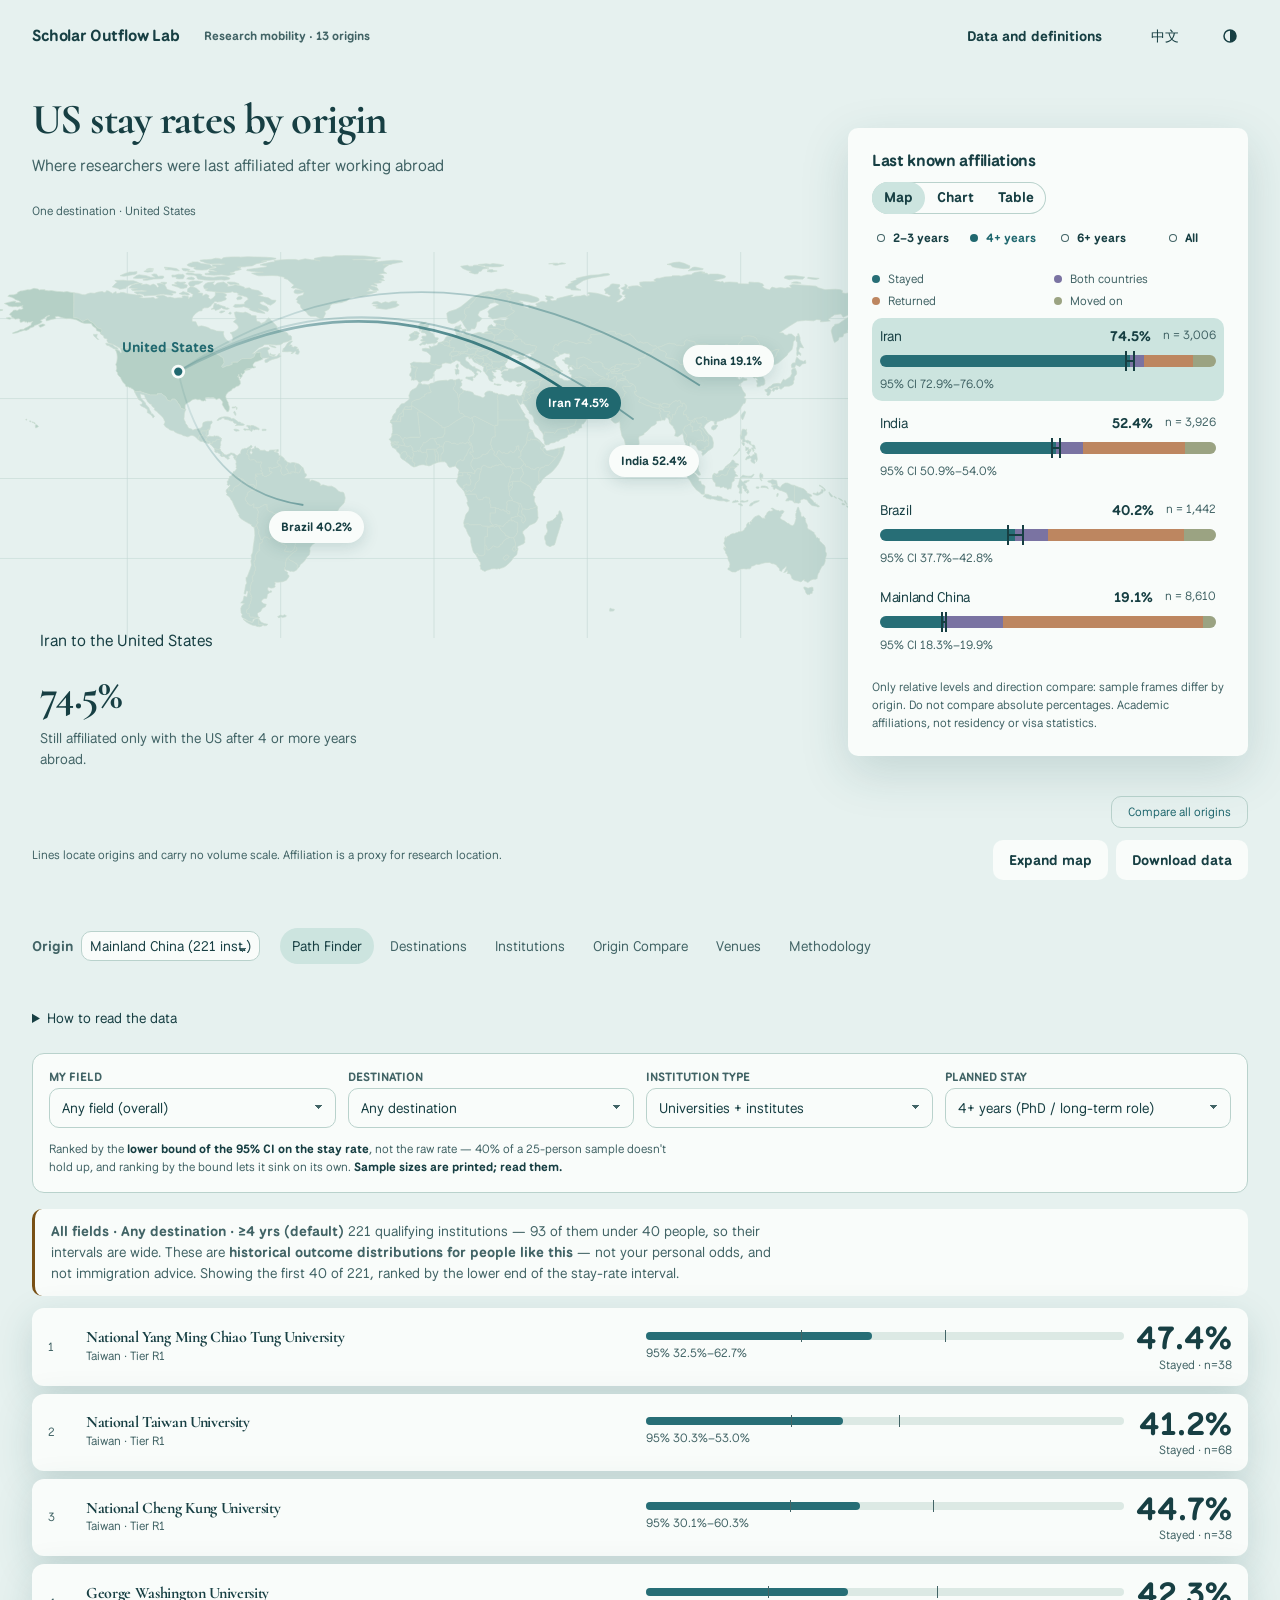
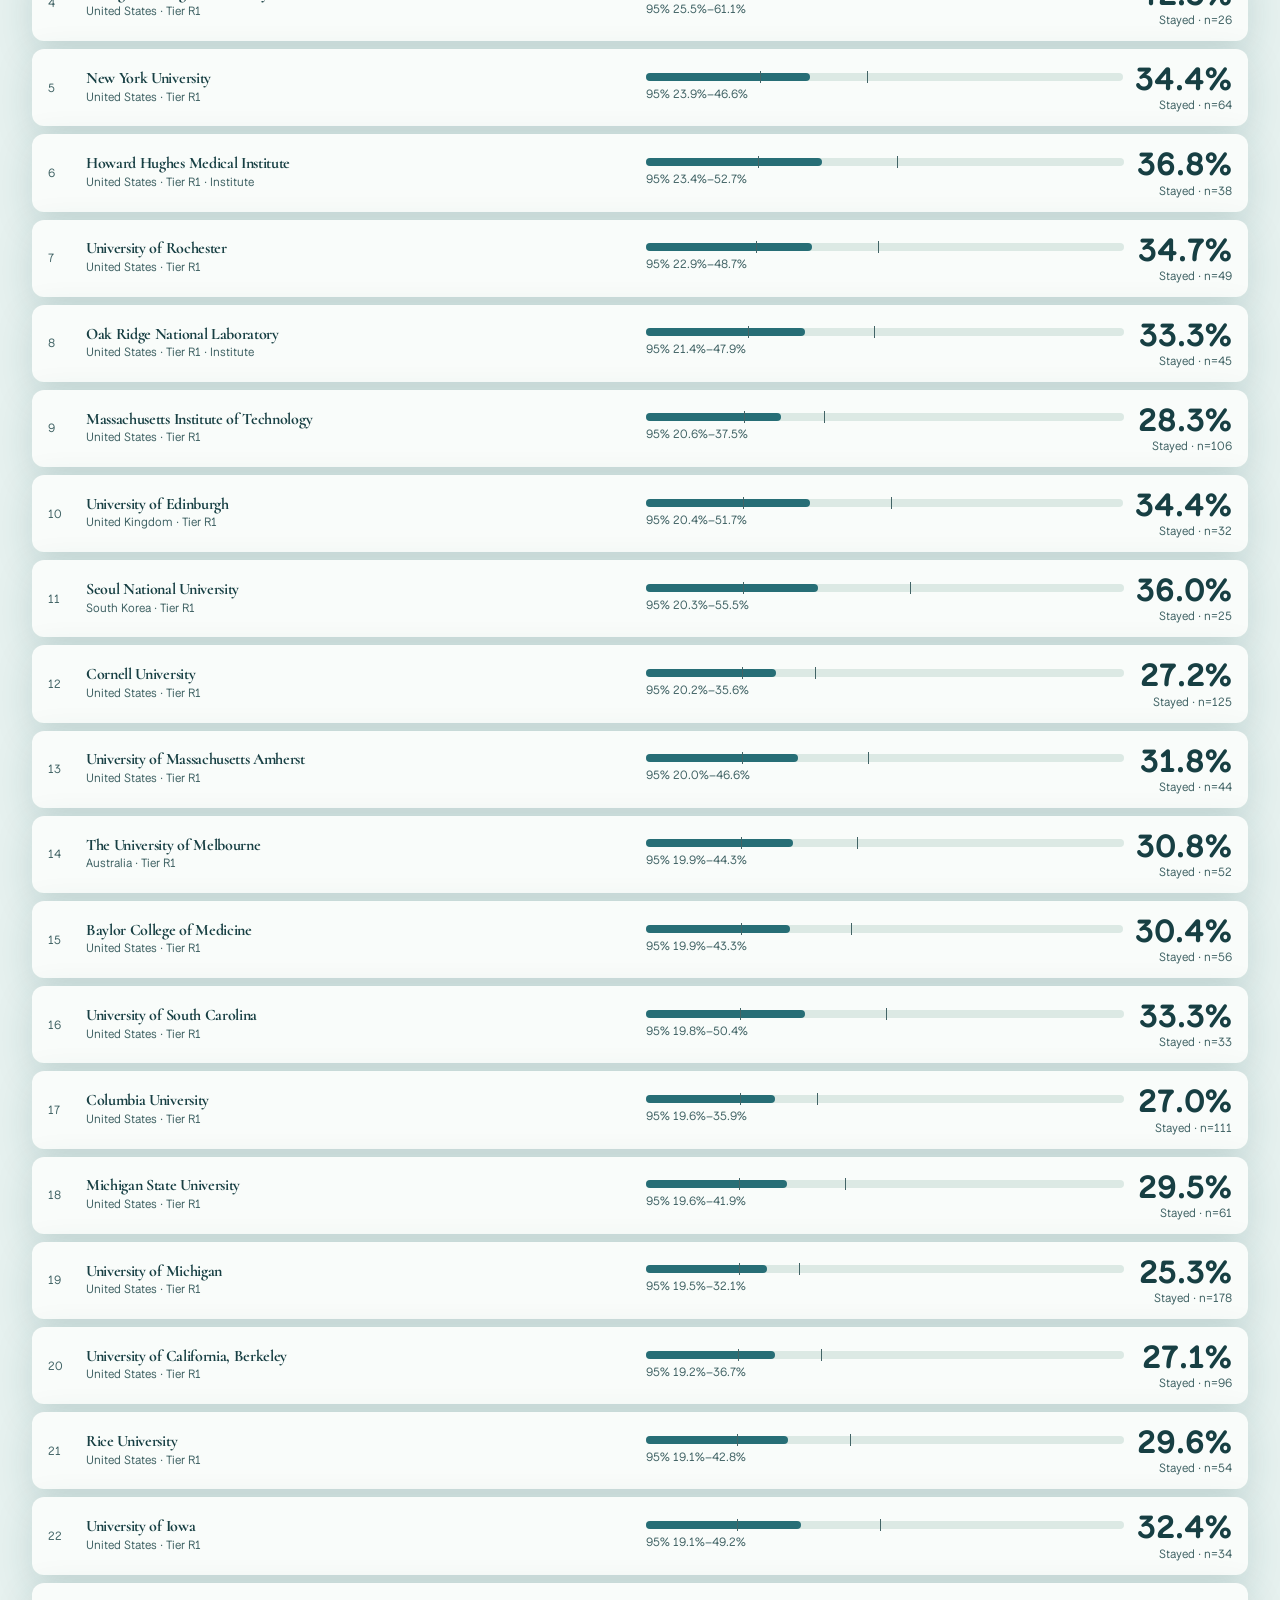
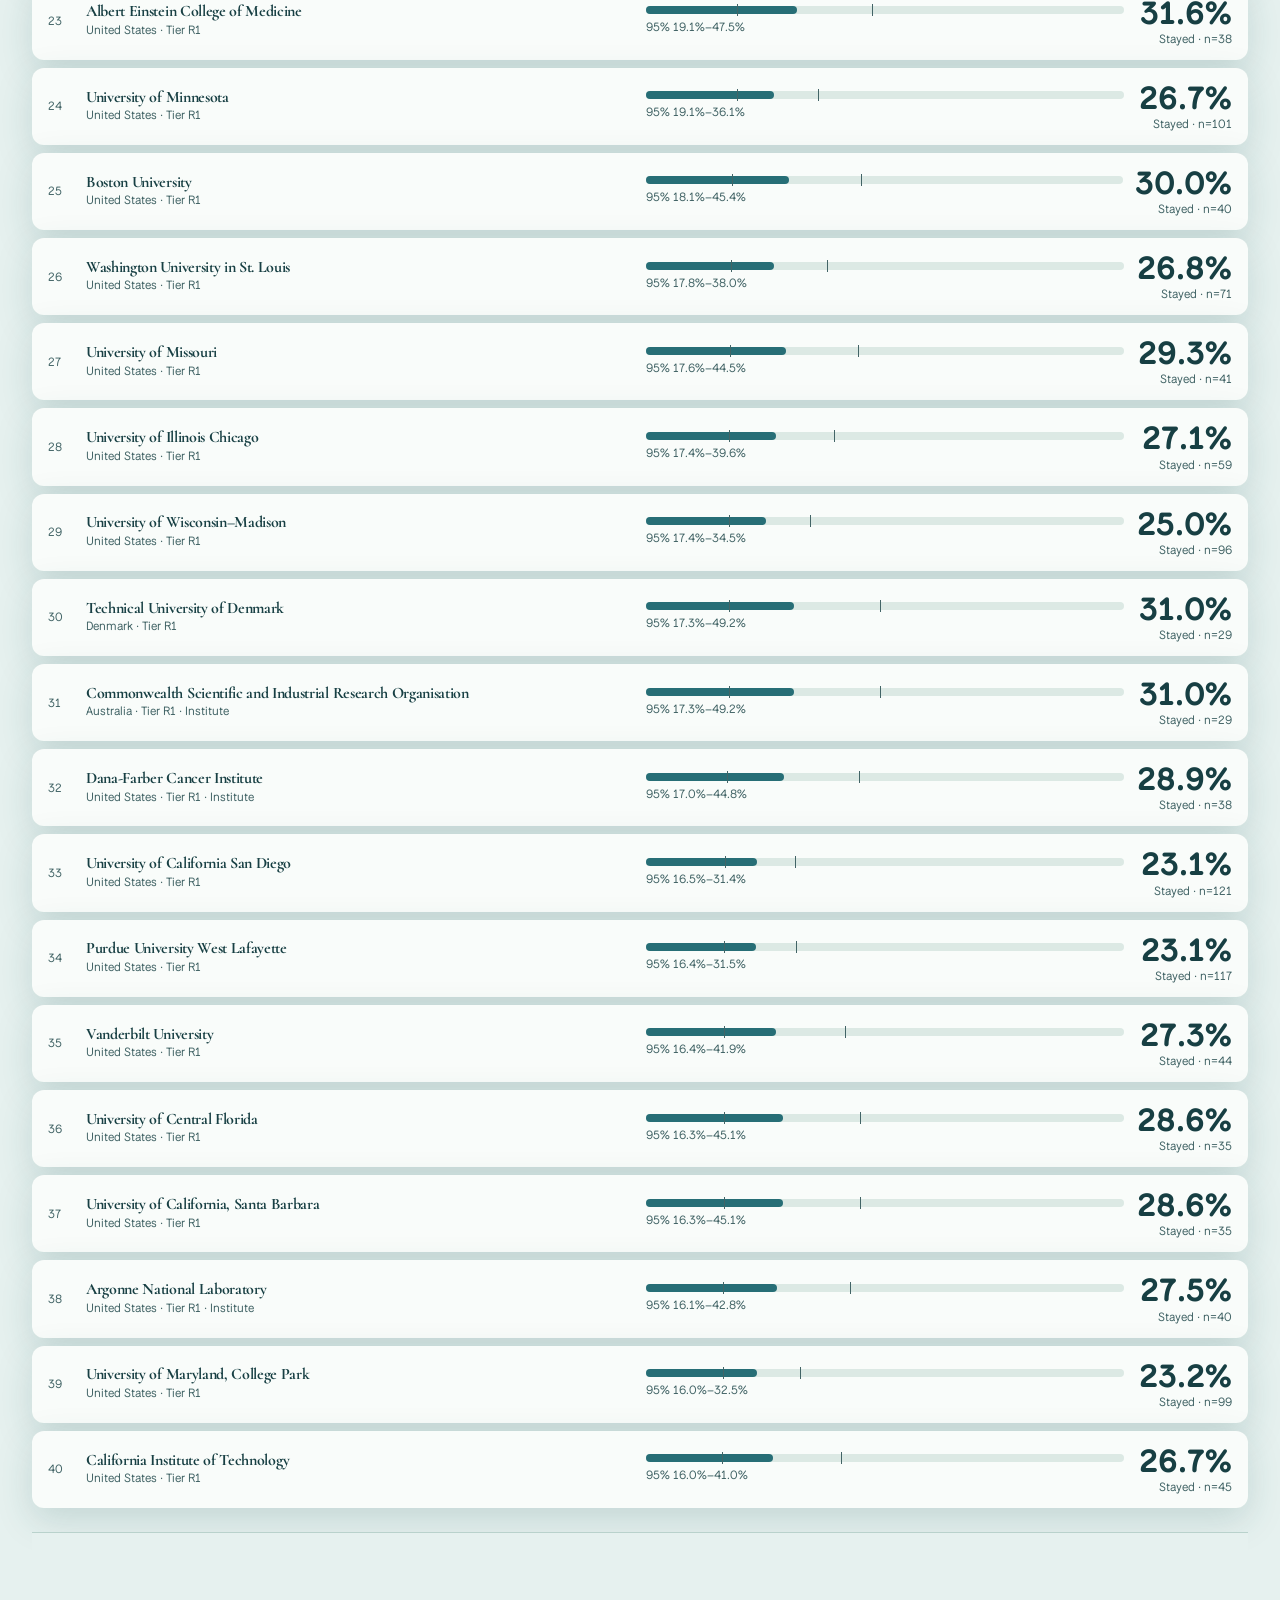
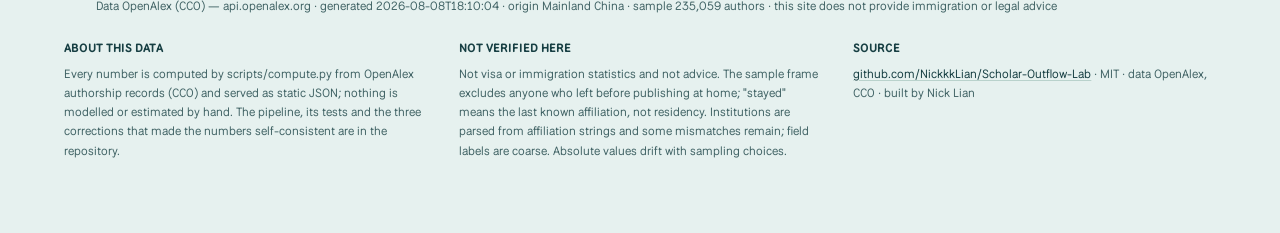
==== index.html @ ef32762b "Port approved Scholar Outflow round-three atlas Co-Authored-By: Claude Opus 5.5 <noreply@anthropic.c" ====
<!doctype html>
<html lang="en">
<head>
<meta charset="utf-8" />
<script>(function(){try{var s=localStorage.getItem('r3-theme')||localStorage.getItem('nl-scheme')||localStorage.getItem('qm-theme')||localStorage.getItem('theme');document.documentElement.dataset.theme=s==='dark'?'dark':'light';}catch(e){document.documentElement.dataset.theme='light';}})();</script>
<meta name="viewport" content="width=device-width, initial-scale=1, viewport-fit=cover" />
<meta name="description" content="Where researchers from 13 countries ended up — every rate shown with its sample size. Scholar Outflow Lab: stay rates by destination and institution, stratified by length of stay, from OpenAlex authorship records.">
<meta name="theme-color" content="#e6f1ef" media="(prefers-color-scheme: light)">
<meta name="theme-color" content="#102b30" media="(prefers-color-scheme: dark)">
<title>Scholar Outflow Lab · Where home-grown researchers end up</title>
<link rel="icon" href="favicon.svg?v=3.0.0" type="image/svg+xml">
<link rel="apple-touch-icon" href="apple-touch-icon.png?v=3.0.0">
<link rel="stylesheet" href="fonts.css?v=3.0.0">
<link rel="stylesheet" href="design-tokens.css?v=3.0.0">
<style>
/* Scholar Outflow Lab — consumes design tokens only (design-tokens.css). */
/* ===== Fallback faces: until the web fonts load (or if they never do), system fonts are scaled to the measured widths so line lengths and column widths do not jump ===== */
@font-face{font-family:"Fraunces Fallback";src:local("Georgia"),local("Times New Roman");size-adjust:93.3%}
@font-face{font-family:"Fraunces Fallback";src:local("Georgia Bold"),local("Georgia-Bold"),local("Times New Roman Bold");font-weight:600 700;size-adjust:92.3%}
@font-face{font-family:"Inter Fallback";src:local("Helvetica Neue"),local("Arial"),local("Segoe UI");size-adjust:106.5%}
@font-face{font-family:"Space Mono Fallback";src:local("Menlo Regular"),local("Menlo-Regular"),local("Consolas"),local("DejaVu Sans Mono");size-adjust:101.7%}
:root{
  /* the four outcomes are categorical marks: the validated categorical palette, never text colours */
  --o-stay:var(--viz-1); --o-dual:var(--viz-2); --o-ret:var(--viz-3); --o-onward:var(--viz-4);
}
*,*::before,*::after{box-sizing:border-box}
html{-webkit-text-size-adjust:100%;text-size-adjust:100%}
html,body{margin:0;padding:0}
body{background:var(--bg);color:var(--text);font:var(--weight-regular) var(--text-md)/var(--leading-normal) var(--font-sans);overflow-x:clip;-webkit-tap-highlight-color:transparent;font-variant-numeric:lining-nums}
::selection{background:var(--selection-bg)}
:focus-visible{outline:var(--border-focus-width) solid var(--focus);outline-offset:2px;border-radius:var(--radius-xs)}
h1,h2,h3{margin:0;font-family:var(--font-display);font-weight:var(--display-weight);line-height:var(--leading-tight);text-wrap:balance;letter-spacing:var(--tracking-title);font-variation-settings:"opsz" var(--opsz-title)}
.mono{font-family:var(--font-mono);font-variant-numeric:tabular-nums lining-nums}
button,select,input{font:inherit;color:inherit;cursor:pointer}
a{color:var(--accent-text);text-underline-offset:.18em;text-decoration-thickness:from-font}
[hidden]{display:none!important}
.skip{position:absolute;left:var(--space-2);top:-48px;background:var(--surface);padding:var(--space-2) var(--space-3);border:1px solid var(--border-input);border-radius:var(--radius-sm);z-index:var(--z-toast)}
.skip:focus{top:var(--space-2)}
.skip:focus-visible{outline-color:var(--on-band)}   /* the link shows on top of the dark top bar, so its ring is drawn on the band */
.sr-only{position:absolute;width:1px;height:1px;overflow:hidden;white-space:nowrap;clip-path:inset(50%)}
.th-sort{all:unset;cursor:pointer}
.th-sort:focus-visible,tr[data-id]:focus-visible,.m-card[data-id]:focus-visible{outline:var(--border-focus-width) solid var(--focus);outline-offset:2px}

/* ===== topbar ===== */
.topbar{position:sticky;top:0;z-index:var(--z-sticky);background:var(--band);border-bottom:1px solid var(--band-line);color:var(--on-band)}
.tb-in{max-width:var(--content-max);margin:0 auto;padding:var(--space-2) var(--gutter);display:flex;align-items:center;gap:var(--space-3);flex-wrap:wrap;min-height:var(--topbar-h)}
.brand{display:flex;align-items:center;gap:var(--space-2);color:inherit;text-decoration:none;min-width:0}
.brand svg{flex:none}
.brand .logo{font-family:var(--font-display);font-weight:var(--display-weight);font-size:var(--text-lg);white-space:nowrap;letter-spacing:-0.01em;font-variation-settings:"opsz" var(--opsz-title)}
.brand .logo b{font-weight:inherit}
.brand .sub{font-size:var(--text-xs);color:var(--on-band-2);white-space:nowrap;overflow:hidden;text-overflow:ellipsis}
.origin-pick{display:flex;align-items:center;gap:var(--space-2);font:var(--weight-semibold) var(--text-2xs)/1 var(--font-sans);letter-spacing:var(--tracking-caps);text-transform:uppercase;color:var(--on-band-2);margin-right:auto}
.origin-pick select{height:30px;padding:0 var(--space-2);font:var(--weight-regular) var(--text-sm)/1 var(--font-sans);text-transform:none;letter-spacing:normal;color:var(--text)}
.tabs{display:flex;gap:2px;background:transparent;padding:3px;border-radius:var(--radius-md);max-width:100%;overflow-x:auto;border:1px solid var(--band-line)}
.tab{border:none;background:transparent;height:30px;padding:0 var(--space-3);border-radius:var(--radius-sm);font-weight:var(--weight-medium);color:var(--on-band-2);font-size:var(--text-sm);white-space:nowrap;transition:background-color var(--dur-fast) var(--ease-out),color var(--dur-fast) var(--ease-out),transform var(--dur-fast) var(--ease-out)}
@media (hover:hover) and (pointer:fine){.tab:hover{color:var(--on-band)}}
.tab.active{background:var(--band-line);color:var(--on-band);box-shadow:inset 0 0 0 1px var(--on-band-2);font-weight:var(--weight-medium)}
.icon-btn,.lang-btn{display:inline-flex;align-items:center;justify-content:center;height:30px;min-width:30px;padding:0 var(--space-2);border-radius:var(--radius-sm);border:1px solid transparent;background:transparent;color:var(--on-band-2);font-size:var(--text-sm);font-weight:var(--weight-medium);text-decoration:none;transition:background-color var(--dur-fast) var(--ease-out),color var(--dur-fast) var(--ease-out),transform var(--dur-fast) var(--ease-out)}
@media (hover:hover) and (pointer:fine){.icon-btn:hover,.lang-btn:hover{background:var(--band-line);color:var(--on-band)}}

.wrap{max-width:var(--content-max);margin:0 auto;padding:var(--space-5) var(--gutter)}

/* ===== the finding (first screen) ===== */
.finding{background:var(--paper);border:1px solid var(--border);border-radius:var(--radius-lg);box-shadow:var(--shadow-1);padding:var(--space-5);margin-bottom:var(--space-4)}
.finding h1{font-size:var(--text-2xl);max-width:32ch}
.finding .lede{color:var(--text-2);font-size:var(--text-sm);margin:var(--space-2) 0 var(--space-4);max-width:var(--measure)}
.f-row{margin-bottom:var(--space-3)}
.f-label{display:flex;align-items:baseline;justify-content:space-between;gap:var(--space-2);margin-bottom:var(--space-1);font-size:var(--text-sm)}
.f-label h2{font-size:var(--text-md)}
.f-label .mono{white-space:nowrap;font-size:var(--text-sm)}
.f-label small{font-size:var(--text-2xs);color:var(--text-2);font-weight:var(--weight-regular)}
.f-row .cmp-n{text-align:right;margin-top:var(--space-1)}
#finding-grid .bar{height:18px;gap:0;border-radius:0}
.f-axis{display:flex;justify-content:space-between;font:var(--weight-regular) var(--text-2xs)/1 var(--font-mono);color:var(--text-3)}
.f-limit{font-size:var(--text-xs);color:var(--text-2);margin:var(--space-3) 0;max-width:var(--measure)}
.f-whole{font-size:var(--text-xs);font-weight:var(--weight-semibold);margin:0 0 var(--space-2)}
#finding-legend{gap:var(--space-1) var(--space-4);margin:0}
.btn{display:inline-flex;align-items:center;justify-content:center;gap:var(--space-1);height:var(--control-h);padding:0 var(--space-4);border-radius:var(--radius-sm);border:1px solid var(--border-input);background:var(--paper);color:var(--text);font-size:var(--text-sm);font-weight:var(--weight-medium);text-decoration:none;white-space:nowrap;transition:background-color var(--dur-fast) var(--ease-out),border-color var(--dur-fast) var(--ease-out),transform var(--dur-fast) var(--ease-out)}
@media (hover:hover) and (pointer:fine){.btn:hover{background:var(--surface-hover)}}
.btn:active{transform:scale(var(--press-scale))}
@media (hover:hover) and (pointer:fine){}
/* the button inside an empty state, beside a sentence rather than in a row of its own; height only, so the
   coarse-pointer rule above still raises it to the touch target on a phone */
.btn-sm{height:26px;padding:0 var(--space-3);font-size:var(--text-xs)}

.notice{border:1px solid var(--border);border-left:3px solid var(--warning);background:var(--surface);border-radius:var(--radius-md);padding:var(--space-3) var(--space-4);font-size:var(--text-sm);color:var(--text-2);margin-bottom:var(--space-4);max-width:none}
.notice b{color:var(--text)}
/* "nothing matched, here is why, here is the way back": a column, because the three children are a heading, a
   sentence and the button that undoes the filter. The text node between them becomes a flex item of its own. */
.empty-state{display:flex;flex-direction:column;align-items:center;gap:var(--space-2);padding:var(--space-4) var(--space-2);text-align:center}

.ctrl{display:flex;gap:var(--space-2);flex-wrap:wrap;align-items:center;margin-bottom:var(--space-4)}
.seg{display:flex;gap:2px;background:var(--surface-2);padding:3px;border-radius:var(--radius-md);max-width:100%;overflow-x:auto;border:1px solid var(--border)}
.seg button{border:none;background:transparent;height:28px;padding:0 var(--space-3);border-radius:var(--radius-sm);font-size:var(--text-xs);font-weight:var(--weight-medium);color:var(--text-2);white-space:nowrap}
.seg button.on{background:var(--paper);color:var(--text);box-shadow:var(--shadow-1),inset 0 0 0 1px var(--border-input)}
select,input[type=search]{border:1px solid var(--border-input);background:var(--surface);color:var(--text);height:var(--control-h);padding:0 var(--space-3);border-radius:var(--radius-sm);font-size:var(--text-sm);max-width:100%}
input[type=search]{min-width:190px;flex:1 1 190px}
.lbl{font:var(--weight-semibold) var(--text-2xs)/1 var(--font-sans);letter-spacing:var(--tracking-caps);text-transform:uppercase;color:var(--text-3)}

.legend{display:flex;gap:var(--space-4);flex-wrap:wrap;font-size:var(--text-xs);color:var(--text-2);margin-bottom:var(--space-3)}
.legend i{display:inline-block;width:10px;height:10px;border-radius:2px;margin-right:var(--space-1);vertical-align:-1px}

.grid{display:grid;grid-template-columns:repeat(auto-fill,minmax(min(300px,100%),1fr));gap:var(--space-3)}
.c-card{border:1px solid var(--border);border-radius:var(--radius-lg);padding:var(--space-3) var(--space-4);background:var(--paper);box-shadow:var(--shadow-1);min-width:0}
.c-head{display:flex;align-items:baseline;gap:var(--space-2);margin-bottom:var(--space-2)}
.c-head h2{font-size:var(--text-md)}
.c-head .n{margin-left:auto;font:var(--weight-regular) var(--text-2xs)/1 var(--font-mono);color:var(--text-3)}
.bar{display:flex;height:12px;border-radius:var(--radius-xs);overflow:hidden;background:var(--surface-2);gap:1px}
.bar span{display:block}
.bar-k{display:flex;gap:var(--space-3);flex-wrap:wrap;margin-top:var(--space-2);font-size:var(--text-xs);color:var(--text-2)}
.bar-k b{font-family:var(--font-mono);color:var(--text);font-weight:var(--weight-semibold)}

table{width:100%;border-collapse:collapse;font-size:var(--text-sm);background:var(--surface)}
th{text-align:left;font:var(--weight-medium) var(--text-xs)/1.2 var(--font-sans);color:var(--text-2);background:var(--surface-2);padding:var(--space-2) var(--space-3);border-bottom:1px solid var(--border);white-space:nowrap;cursor:pointer;user-select:none;position:sticky;top:0}
th.num,td.num{text-align:right}
@media (hover:hover) and (pointer:fine){th:hover{color:var(--text)}}
td{padding:var(--space-2) var(--space-3);border-bottom:1px solid var(--hairline);font-variant-numeric:tabular-nums}
tbody tr{cursor:pointer}
@media (hover:hover) and (pointer:fine){tbody tr:hover{background:var(--surface-hover)}}
.tier{display:inline-flex;align-items:center;gap:3px;font:var(--weight-semibold) var(--text-2xs)/1 var(--font-mono);padding:2px 6px;border-radius:var(--radius-xs);border:1px solid var(--border);background:var(--surface-2);color:var(--text)}
.tier::after{content:"";display:inline-block;width:18px;height:6px;border-radius:1px;background:linear-gradient(90deg,var(--text-2) var(--tier-fill),var(--border-strong) var(--tier-fill))}
.tier.R1{--tier-fill:100%}.tier.R2{--tier-fill:75%}.tier.R3{--tier-fill:50%}.tier.R4{--tier-fill:25%}
.sbar{position:relative;height:8px;border-radius:var(--radius-xs);background:var(--surface-2);min-width:80px}
.sbar i{position:absolute;left:0;top:0;bottom:0;border-radius:var(--radius-xs);background:var(--o-stay)}
.sbar u{position:absolute;top:-2px;bottom:-2px;border-left:1px solid var(--text-2);border-right:1px solid var(--text-2);background:transparent;text-decoration:none}
#cmp-wrap td:first-child,#cmp-wrap th:first-child{position:sticky;left:0;z-index:2;background:var(--surface);box-shadow:1px 0 0 var(--border-strong)}
#cmp-wrap th:first-child{background:var(--surface-2)}
@media (hover:hover) and (pointer:fine){#cmp-wrap tbody tr:hover td:first-child{background:var(--surface-hover)}}
.cmp-hi{font-family:var(--font-mono);font-weight:var(--weight-semibold);color:var(--text)}
.cmp-n{font:var(--weight-regular) var(--text-2xs)/1.3 var(--font-mono);color:var(--text-3)}
.cmp-gap{font-family:var(--font-mono);font-size:var(--text-xs)}
.kindtag{display:inline-block;font-size:var(--text-2xs);padding:1px 6px;border-radius:var(--radius-xs);border:1px solid var(--border);color:var(--text-2);vertical-align:1px}
.muted{color:var(--text-2)}
.small{font-size:var(--text-xs)}
.only-s{display:none}

/* ===== compare chart ===== */
.chart{--ci-label:176px;--ci-val:96px;background:var(--paper);border:1px solid var(--border);border-radius:var(--radius-lg);padding:var(--space-4);margin-bottom:var(--space-4);box-shadow:var(--shadow-1)}
.chart-head{display:flex;flex-wrap:wrap;align-items:center;gap:var(--space-2) var(--space-3);margin-bottom:var(--space-3)}
.chart-head h2{font-size:var(--text-md);margin-right:auto}
.ci-row{display:grid;grid-template-columns:var(--ci-label) minmax(0,1fr) var(--ci-val);align-items:center;gap:var(--space-3);min-height:28px;font-size:var(--text-sm)}
.ci-row .who{white-space:nowrap;overflow:hidden;text-overflow:ellipsis}
.ci-track{position:relative;height:18px;background:linear-gradient(90deg,var(--viz-grid) 1px,transparent 1px) 0 0/25% 100%;border-left:1px solid var(--viz-axis)}
.ci-track i{position:absolute;top:5px;height:8px;border-radius:2px;background:var(--o-stay)}
.ci-track u{position:absolute;top:2px;bottom:2px;border-left:1px solid var(--text);border-right:1px solid var(--text);text-decoration:none}
.ci-track u::after{content:"";position:absolute;left:0;right:0;top:50%;border-top:1px solid var(--text)}
.ci-val{text-align:right;font:var(--weight-regular) var(--text-xs)/1.2 var(--font-mono);font-variant-numeric:tabular-nums}
.ci-val small{display:block;color:var(--text-3);font-size:var(--text-2xs)}
.ci-axis{display:grid;grid-template-columns:var(--ci-label) minmax(0,1fr) var(--ci-val);gap:var(--space-3);font:var(--weight-regular) var(--text-2xs)/1 var(--font-mono);color:var(--text-3);margin-top:var(--space-1)}
.ci-axis .ticks{position:relative;height:1em}
.ci-axis .ticks b{position:absolute;top:0;transform:translateX(-50%);font-weight:var(--weight-regular)}
.ci-axis .ticks b:first-child{transform:none}
.ci-axis .ticks b:last-child{transform:translateX(-100%)}
.ci-cap{margin:var(--space-2) 0 0;font-size:var(--text-2xs);color:var(--text-3)}

.drawer{position:fixed;inset:0;z-index:var(--z-drawer);display:none}
.drawer.open{display:block}
.drawer .veil{position:absolute;inset:0;background:var(--overlay)}
.drawer .panel{position:absolute;right:0;top:0;bottom:0;width:min(520px,100%);background:var(--surface-raised);border-left:1px solid var(--border);box-shadow:var(--shadow-2);overflow:auto;padding:var(--space-5)}
.drawer h2{font-size:var(--text-xl);margin-bottom:var(--space-1);padding-right:5em}
.close{position:absolute;right:var(--space-4);top:var(--space-4);border:1px solid var(--border-input);background:var(--surface);border-radius:var(--radius-sm);height:30px;padding:0 var(--space-3);font-size:var(--text-xs)}
.kv{display:flex;gap:var(--space-2) var(--space-3);flex-wrap:wrap;font-size:var(--text-xs);color:var(--text-2);margin:var(--space-2) 0 var(--space-4)}
.kv span{white-space:nowrap}
.sec-t{font:var(--weight-semibold) var(--text-2xs)/1 var(--font-sans);letter-spacing:var(--tracking-caps);text-transform:uppercase;color:var(--text-3);margin:var(--space-5) 0 var(--space-2)}

.ask{border:1px solid var(--border);border-radius:var(--radius-lg);padding:var(--space-4);background:var(--paper);margin-bottom:var(--space-4)}
.ask-row{display:flex;gap:var(--space-3);flex-wrap:wrap}
.ask-row label{display:flex;flex-direction:column;gap:var(--space-1);font:var(--weight-semibold) var(--text-2xs)/1.2 var(--font-sans);letter-spacing:var(--tracking-caps);text-transform:uppercase;color:var(--text-3);flex:1 1 190px;min-width:0}
.ask-row select{width:100%;text-transform:none;letter-spacing:normal;font-weight:var(--weight-regular)}
.ask-note{margin:var(--space-3) 0 0;font-size:var(--text-xs);color:var(--text-2);max-width:var(--measure)}
.ask-note b{color:var(--text)}
.m-card{border:1px solid var(--border);border-radius:var(--radius-lg);padding:var(--space-3) var(--space-4);background:var(--paper);box-shadow:var(--shadow-1);margin-bottom:var(--space-2);display:flex;gap:var(--space-3);align-items:center;flex-wrap:wrap;cursor:pointer}
@media (hover:hover) and (pointer:fine){.m-card:hover{background:var(--surface-hover)}}
.m-rank{font-family:var(--font-mono);font-size:var(--text-xs);color:var(--text-3);min-width:26px}
.m-main{flex:1 1 220px;min-width:0}
.m-main h3{font-size:var(--text-md)}
.m-num{text-align:right;min-width:96px}
.m-num .big{font:var(--weight-semibold) var(--text-xl)/1.1 var(--font-mono);color:var(--text)}
.m-num .sub{font-size:var(--text-2xs);color:var(--text-3);font-family:var(--font-mono)}
/* the view's title, as on Bill's and Callback Desk's pages; Path Finder keeps its finding card's title instead
   (the skip link and the focus fallback need a visible heading that names the view) */
.view-h{font-size:var(--text-xl);font-weight:var(--weight-semibold);margin:0 0 var(--space-3)}
.notice > p,.warn > p{margin:0;max-width:var(--measure)}   /* the box keeps the column width; the sentences keep a readable measure */
#venue-wrap > p{max-width:var(--measure)}
/* a focusable table row draws its ring inside itself: outside, the table's scroll box clipped it and the sticky header covered
   its top, so a focused row showed no ring at all (found 2026-09-16 with the ring check after closing the drawer) */
tbody tr[tabindex]:focus-visible{outline-offset:-2px}
.warn{border-left:3px solid var(--warning);background:var(--surface);border-radius:var(--radius-sm);padding:var(--space-3) var(--space-4);font-size:var(--text-sm);color:var(--text-2);margin-bottom:var(--space-3)}
.doc{max-width:var(--measure)}
.doc h2{font-size:var(--text-lg);margin:var(--space-5) 0 var(--space-2)}
.doc p,.doc li{color:var(--text);font-size:var(--text-md)}
.doc code{font-family:var(--font-mono);font-size:.92em;background:var(--surface-2);padding:1px 5px;border-radius:var(--radius-xs)}
.doc ul{padding-left:20px}
.pipe{list-style:none;margin:var(--space-3) 0 var(--space-2);padding:0;display:grid;grid-template-columns:repeat(auto-fit,minmax(150px,1fr));gap:var(--space-2);counter-reset:pipe}
.pipe li{border:1px solid var(--border);border-radius:var(--radius-md);background:var(--paper);box-shadow:var(--shadow-1);padding:var(--space-3);display:grid;align-content:start;gap:var(--space-1);font-size:var(--text-sm);min-width:0}
.pipe li::before{counter-increment:pipe;content:counter(pipe);font:var(--weight-semibold) var(--text-2xs)/1 var(--font-mono);color:var(--text-3)}
.pipe li span{font-size:var(--text-xs);color:var(--text-2);overflow-wrap:anywhere}
.pipe li code{font-size:var(--text-xs)}
.pipe-note,.dl-all{font-size:var(--text-sm);color:var(--text-2)}
#loading{padding:var(--space-4) 0}

/* ===== footer (honest block) ===== */
.honest{border-top:1px solid var(--band-line);font-size:var(--text-xs);color:var(--on-band-2);background:var(--band);padding:var(--space-10) var(--gutter) var(--space-12)}
.honest dl{margin-block:0}
.honest dt{font-weight:var(--weight-semibold);color:var(--on-band);font-family:var(--font-sans);font-size:var(--text-2xs);letter-spacing:var(--tracking-caps);text-transform:uppercase;margin-bottom:var(--space-2)}
.honest dd{margin:0;max-width:var(--measure);line-height:var(--leading-relaxed)}
.foot{font:var(--weight-regular) var(--text-2xs)/1.5 var(--font-mono);color:var(--text-3);margin-bottom:var(--space-3)}

@media (max-width:720px){
  .wrap{padding:var(--space-3) var(--gutter)}
  .tb-in{gap:var(--space-2)}
  .brand .sub{display:none}
  .origin-pick{margin-right:auto}
  .tabs{order:9;flex:1 1 100%}
  .hide-s{display:none}
  .only-s{display:block}
  table{font-size:var(--text-xs)}
  td,th{padding:var(--space-2)}
  .drawer .panel{padding:var(--space-4)}
  .finding{padding:var(--space-4)}
  .finding h1{font-size:var(--text-xl)}
  .chart{--ci-label:96px;--ci-val:64px}
  .ci-row,.ci-axis{gap:var(--space-2)}
}
/* ===== Family layer v3.1: band surfaces, pressed and focus states, touch targets =====
   The band (top bar, signature panel, footer) is the anchor surface: deep in Plaster and Ink, a whiter paper in
   Paper. Everything on it uses the --on-band pair; focus rings and text selection get their own colours there
   because --focus and --selection-bg are solved for light surfaces. Hover sits behind (hover:hover) so a tap on
   a touch screen does not leave a stuck highlight. */
.topbar .pill{border-color:var(--band-line);color:var(--on-band-2);background:transparent;font-weight:var(--weight-regular)}
.topbar .pill::before{background:var(--warning)}
.topbar .btn,.plate .btn{background:transparent;border-color:var(--band-line);color:var(--on-band)}
.topbar .btn-ghost,.plate .btn-ghost{border-color:transparent}
/* a disabled primary on the band keeps the disabled look: the band rule above has the same weight as .btn[disabled]
   and comes later{color:var(--text-disabled);background:var(--neutral-tint);border-color:var(--border)}
@media (hover:hover) and (pointer:fine){
  .topbar .btn:hover,.plate .btn:hover{background:var(--band-line);border-color:var(--band-line)}
}
.topbar :focus-visible,.plate :focus-visible,.honest :focus-visible{outline-color:var(--on-band)}
/* Focus scrolls clear of the sticky top bar: a control reached by Tab, or <main> after the skip link, never lands under
   the bar (2026-09-16: the ring of <main> and most of a button sat behind it). A product whose sticky
   chrome is taller than the bar, or wraps, sets --sticky-top to its measured height. */
html{scroll-padding-top:calc(var(--sticky-top,var(--topbar-h)) + var(--space-3))}
/* Native checkboxes and radios take the palette's accent instead of the browser's blue (contrast:
   checked fill against its surface 4.55–16.17:1, tick against the fill 4.71–16.34:1 across the three palettes, light and dark). */
:root{accent-color:var(--accent)}
.topbar ::selection,.plate ::selection,.honest ::selection{background:var(--on-band-2);color:var(--band)}
.honest-in{max-width:var(--content-max);margin:0 auto;display:grid;gap:var(--space-6);grid-template-columns:repeat(auto-fit,minmax(min(100%,250px),1fr))}
.honest a{color:var(--on-band);text-decoration-color:var(--band-line)}
.honest code{color:var(--on-band)}
/* Pressed: the whole control scales, content included (reads as pushed in, not moved). Reduced motion keeps a
   colour change instead of the scale. */
.seg button:active,.tab:active,.icon-btn:active,.lang-btn:active,.close:active{transform:scale(var(--press-scale))}
@media (prefers-reduced-motion:reduce){.btn:active,.seg button:active,.tab:active,.icon-btn:active,.lang-btn:active,.close:active{transform:none;background:var(--neutral-tint)}}
/* Touch: 44px targets on coarse pointers. */
@media (pointer:coarse){.btn,.nav a{min-height:var(--touch-min)}.btn-icon{min-width:var(--touch-min)}}
/* Text fields: the edge darkens and a same-hue ring appears; the outline is for keyboard focus. */
input:not([type=checkbox]):not([type=radio]):not([type=range]):not([type=file]),select,textarea{transition:border-color var(--dur-fast) var(--ease-out),box-shadow var(--dur-fast) var(--ease-out)}
input:not([type=checkbox]):not([type=radio]):not([type=range]):not([type=file]):focus,select:focus,textarea:focus{outline:none;border-color:var(--accent-text);box-shadow:0 0 0 3px var(--accent-tint)}
input:not([type=checkbox]):not([type=radio]):not([type=range]):not([type=file]):focus-visible,select:focus-visible,textarea:focus-visible{outline:var(--border-focus-width) solid var(--focus);outline-offset:1px}
::placeholder{color:var(--text-3)}
/* Numeric columns: header text and figures share one right edge, by rule rather than by accident. */
table.data th.num,table.data td.num{text-align:right}
table.data th.num button{justify-content:flex-end;width:100%}
/* Scholar Outflow Lab: view tabs, language and icon buttons sit on the band */
.honest .foot{color:var(--on-band-2)}
/* phone width: brand, language and light/dark share the first row; origin and the view tabs get full rows */
@media (max-width:720px){
  .brand{flex:1 1 auto}
  .lang-btn,.icon-btn{order:1}
  .origin-pick{order:2;flex:1 1 100%;margin-right:0}
  .origin-pick select{flex:1 1 auto;min-width:0}
  .tabs{order:9}
}
@media (max-width:767px){#theme{display:none}}
#nl-settings-button{flex:none}
/* touch: the bar's own controls reach 44px too (the family rule only knows .btn / .nav a) */
@media (pointer:coarse){.tab,.icon-btn,.lang-btn{min-height:var(--touch-min)}.icon-btn{min-width:var(--touch-min)}}
@media (pointer:coarse){.origin-pick select{height:var(--touch-min)}}   /* the origin picker was 30px tall beside 44px neighbours */
/* ===== end of family layer v3.1 ===== */
</style>
<link rel="stylesheet" href="atlas.css?v=3.0.0">
</head>
<body>

<a class="skip" href="#main" id="skip">Skip to content</a>
<header class="topbar"><div class="tb-in">
  <a class="brand" href="./" aria-label="Scholar Outflow Lab home">
    <svg viewBox="0 0 24 24" width="24" height="24" fill="none" aria-hidden="true" focusable="false"><rect x="2.5" y="2.5" width="19" height="19" rx="5" stroke="currentColor" stroke-width="2"/><rect x="14" y="6" width="4" height="4" rx="1" fill="var(--point)"/><path d="M7.5 15.5h.01" stroke="currentColor" stroke-width="3.5" stroke-linecap="round"/><path d="M11 15.5h6.5m0 0L15 13m2.5 2.5L15 18" stroke="currentColor" stroke-width="2" stroke-linecap="round" stroke-linejoin="round"/></svg>
    <div class="logo" id="brand-logo">Scholar Outflow <b>Lab</b></div><div class="sub" id="brand-sub"></div>
  </a>
  <button class="lang-btn" id="lang-btn" title="Switch language"></button>
  <button class="icon-btn" id="theme" aria-label="Dark mode" aria-pressed="false" title="Dark mode"><svg viewBox="0 0 24 24" width="18" height="18" fill="none" aria-hidden="true" focusable="false"><circle cx="12" cy="12" r="8" stroke="currentColor" stroke-width="2"/><path d="M12 4a8 8 0 0 1 0 16z" fill="currentColor"/></svg></button>
  <button class="definitions-open" id="definitions-open">Data and definitions</button>
</div></header>

<main class="wrap" id="main" tabindex="-1">
  <h1 class="view-h" id="view-h" hidden></h1>
  <section class="finding atlas" id="finding" hidden aria-labelledby="finding-h">
    <div class="atlas-title"><h1 id="finding-h"></h1><p class="lede" id="finding-lede"></p><span class="badge" id="finding-eyebrow"></span></div>
<div class="map" aria-label="Researcher origin map"><div id="world-map"></div><svg class="routes" viewBox="0 0 1000 420" aria-hidden="true"><defs><linearGradient id="arc"><stop offset="0" stop-color="var(--accent)" stop-opacity=".18"/><stop offset="1" stop-color="var(--accent)"/></linearGradient><clipPath id="route-reveal"><rect class="arc-reveal" width="1000" height="420"/></clipPath></defs><g clip-path="url(#route-reveal)"><path data-origin="ir" d="M648 154Q440 10 222 130"/><path data-origin="in" d="M717 182Q450 -10 222 130"/><path data-origin="cn" d="M789 145Q490 -50 222 130"/><path data-origin="br" d="M358 275Q250 260 222 130"/><circle cx="222" cy="130" r="6"/></g></svg><span class="destination-label">United States</span><button class="origin-label iran" data-origin="ir">Iran 74.5%</button><button class="origin-label india" data-origin="in">India 52.4%</button><button class="origin-label china" data-origin="cn">China 67.8%</button><button class="origin-label brazil" data-origin="br">Brazil 60.7%</button></div>

<p class="map-caption">Lines locate origins and carry no volume scale. Affiliation is a proxy for research location.</p>
    <aside class="comparison">
      <div class="comparison-heading"><h2 id="affiliations-title">Last known affiliations</h2>
      <div class="view-switch" role="group" aria-label="Data view"><button data-mode="map" aria-pressed="true">Map</button><button data-mode="chart" aria-pressed="false">Chart</button><button data-mode="table" aria-pressed="false">Table</button></div></div>
      <div class="duration" role="group" aria-label="Time abroad"><button data-stratum="short">2–3 years</button><button data-stratum="long" aria-pressed="true">4+ years</button><button data-stratum="long6">6+ years</button><button data-stratum="all">All</button></div>
      <div class="legend" id="finding-legend"></div>
      <div id="finding-grid"></div>
      <p class="f-limit" id="finding-limit"></p>
      <p class="f-whole" id="finding-whole"></p>
      <div id="atlas-table" hidden></div>
    </aside>
<div class="selected-origin"><p id="origin-description">Iran to the United States</p><strong id="origin-stay">74.5%</strong><p id="origin-detail">Still affiliated only with the US after 4 or more years abroad.</p></div><div class="map-actions"><button id="fullscreen" aria-label="Expand the map">Expand map</button><button id="download">Download data</button></div>
    <button class="btn" id="finding-cta" type="button"></button>
  </section>
  <nav class="research-nav" aria-label="Research views">  <label class="origin-pick" id="origin-wrap" hidden>
    <span id="origin-lbl">Origin</span><select id="origin-sel"></select>
  </label>
  <div class="tabs">
    <button class="tab active" data-view="match"></button>
    <button class="tab" data-view="country"></button>
    <button class="tab" data-view="inst"></button>
    <button class="tab" data-view="compare"></button>
    <button class="tab" data-view="venue"></button>
    <button class="tab" data-view="doc"></button>
  </div>
</nav>
  <details class="research-notes"><summary>How to read the data</summary><div class="notice" id="notice"></div></details>

  <div id="loading" class="muted"></div>

  <!-- Path finder -->
  <section id="v-match" hidden>
    <div class="ask">
      <div class="ask-row">
        <label><span id="l-mfield"></span>
          <select id="m-field"></select>
        </label>
        <label><span id="l-mcountry"></span>
          <select id="m-country"></select>
        </label>
        <label><span id="l-mkind"></span>
          <select id="m-kind"></select>
        </label>
        <label><span id="l-mstratum"></span>
          <select id="m-stratum"></select>
        </label>
      </div>
      <p class="ask-note" id="ask-note"></p>
    </div>
    <div id="match-coverage"></div>
    <div id="match-summary"></div>
    <div id="match-list"></div>
  </section>

  <!-- Destinations -->
  <section id="v-country" hidden>
    <div class="ctrl">
      <span class="lbl" id="l-stratum1"></span>
      <div class="seg" id="seg-stratum" role="group" aria-labelledby="l-stratum1"></div>
    </div>
    <div class="legend" id="legend"></div>
    <div class="grid" id="country-grid"></div>
  </section>

  <!-- Institutions -->
  <section id="v-inst" hidden>
    <div class="ctrl">
      <span class="lbl" id="l-stratum2"></span>
      <div class="seg" id="seg-stratum2" role="group" aria-labelledby="l-stratum2"></div>
      <select id="f-kind"></select>
      <select id="f-country"></select>
      <select id="f-field"></select>
      <input type="search" id="f-q" />
      <span class="muted small" id="inst-count"></span>
    </div>
    <div id="inst-coverage"></div>
    <div style="overflow-x:auto">
      <table>
        <thead><tr>
          <th data-sort="rank">#</th>
          <th data-sort="name" id="th-name"></th>
          <th data-sort="country" class="hide-s" id="th-country"></th>
          <th data-sort="stay" class="num" id="th-stay"></th>
          <th class="hide-s" id="th-ci"></th>
          <th data-sort="dual" class="num hide-s" id="th-dual"></th>
          <th data-sort="ret" class="num hide-s" id="th-ret"></th>
          <th data-sort="n" class="num" id="th-n"></th>
        </tr></thead>
        <tbody id="inst-body"></tbody>
      </table>
    </div>
    <p class="muted small" id="inst-empty" hidden style="padding:22px 4px"></p>
  </section>

  <!-- Origin comparison -->
  <section id="v-compare" hidden>
    <div class="ctrl">
      <span class="lbl" id="l-stratum3"></span>
      <div class="seg" id="seg-stratum3" role="group" aria-labelledby="l-stratum3"></div>
      <span class="muted small" id="cmp-note"></span>
    </div>
    <div id="cmp-chart"></div>
    <div id="cmp-wrap"></div>
  </section>

  <!-- Venues -->
  <section id="v-venue" hidden>
    <div class="ctrl">
      <select id="v-field"></select>
      <select id="v-type"></select>
      <input type="search" id="v-q" />
      <span class="muted small" id="venue-count"></span>
    </div>
    <div id="venue-wrap"></div>
  </section>

  <!-- Methodology -->
  <section id="v-doc" hidden class="doc"></section>

</main>
<footer class="honest">
  <div class="foot" id="foot"></div>
  <dl class="honest-in">
    <div><dt id="h-about-t"></dt><dd id="h-about"></dd></div>
    <div><dt id="h-nv-t"></dt><dd id="h-nv"></dd></div>
    <div><dt id="h-src-t"></dt><dd><a href="https://github.com/NickkkLian/Scholar-Outflow-Lab" rel="noopener">github.com/NickkkLian/Scholar-Outflow-Lab</a> · <span id="h-src"></span></dd></div>
  </dl>
</footer>

<div class="drawer" id="drawer">
  <div class="veil" data-close></div>
  <div class="panel" role="dialog" aria-modal="true" aria-labelledby="drawer-title"><button class="close" data-close id="drawer-close"></button><div id="drawer-body"></div></div>
</div>

<script src="appearance.js?v=3.0.0"></script>
<script src="map.js?v=3.0.0"></script>
<script>
/* ── i18n ─────────────────────────────────────────────────────────────
   Default is English; the toggle persists in localStorage.
   Country and field names arrive in English in the data files (since
   2026-09-30; they used to be Chinese and were translated here). English
   shows them as they are; 中文 maps them back with the finite tables
   below: countries by the ISO code every record carries, fields by the
   exact English label. Caveats and notes are still stored in Chinese and
   translated to English by prefix. Unknown strings fall back to the
   original text, visibly, rather than being hidden. */
const LANG_KEY = 'sol-lang';
let LANG = localStorage.getItem(LANG_KEY) || 'en';

// English field label (as stored by compute.py / venues.py) -> the Chinese label the 中文 mode shows.
const FIELD_ZH = {
  'Arts & Humanities':'人文艺术','Immunology & Microbiology':'免疫微生物','Veterinary':'兽医',
  'Agricultural & Biological Sciences':'农业生物','Decision Sciences':'决策科学','Chemistry':'化学',
  'Chemical Engineering':'化工','Medicine':'医学','Health Professions':'卫生职业','Dentistry':'口腔',
  'Business & Management':'商管','Earth & Planetary Sciences':'地球科学','Engineering':'工程','Psychology':'心理学',
  'Nursing':'护理','Mathematics':'数学','Materials Science':'材料','Physics & Astronomy':'物理天文',
  'Environmental Science':'环境科学','Biochemistry & Genetics':'生化遗传','Social Sciences':'社会科学',
  'Neuroscience':'神经科学','Economics & Finance':'经济金融','Energy':'能源','Pharmacology & Toxicology':'药学',
  'Computer Science':'计算机','Other':'其他'
};
// Old deep links carry the Chinese label (#inst?field=医学); read them as the English one.
const FIELD_FROM_ZH = Object.fromEntries(Object.entries(FIELD_ZH).map(([en, zh]) => [zh, en]));
// Keyed by a stable prefix of the Chinese sentence emitted by compute.py, so a
// wording tweak upstream degrades to showing the original text instead of lying.
const CAVEAT_EN = [
  ['学术履历代理指标','A proxy built from academic affiliation records — not official visa/immigration statistics, and not immigration or legal advice'],
  ['只覆盖在 OpenAlex','Covers only researchers with authorship records in OpenAlex — not representative of students or skilled migrants overall'],
  ['样本框是「曾在来源国机构署名发表」','The sample frame is people who once published under an origin-country affiliation — those who left before ever publishing at home are simply not in it'],
  ['「留下」= 最后已知署名机构','"Stayed" means the last known affiliation is in that country — it does not mean a work permit or permanent residency'],
  ['「双挂」= 末位同时挂','"Dual" means the final affiliations span both the destination and the origin; very common among Chinese researchers, kept separate so neither side is inflated'],
  ['只统计到达年','Only arrivals early enough to allow a 5-year observation window are counted'],
  ['在目的机构须跨 ≥2 个年份','An affiliation must span ≥2 calendar years to count as "arrived"; 2–3-year stints are mostly visiting scholars — always read with the stay-length strata'],
  ['起步那年就已挂在该国','People already affiliated with the destination in their first year are not counted as movers — otherwise lifelong locals would look like migrants who stayed'],
  ['机构由 OpenAlex 从署名字符串','Institutions are parsed by OpenAlex from affiliation strings; filtered through a ROR + output whitelist, but mismatches remain'],
  ['榜单含高校与研究所','The board includes universities and research institutes (CAS / CNRS / NIH / Academia Sinica etc.). Institute records are noisier — see the whitelist notes in the repo'],
  ['学科取自作者最高频 topic','Field labels come from each author\'s most frequent OpenAlex topic and are coarse — much of computer science lands under "Engineering", so the CS slice under-covers institutions; a classification artifact, not a data gap'],
  ['绝对值会随口径漂移','Absolute values drift with sampling choices — only compare institutions/countries against each other'],
];
const NOTE_EN = [
  ['只收录产出 ≥2000 篇','Only venues with ≥2,000 indexed works are included'],
  ['只收录 h-index ≥5','Only venues with h-index ≥5 — without the floor, uncited trade magazines flood in and dilute every percentile line'],
  ['分级 V1–V4','V1–V4 are within-field h-index percentiles; comparing h-index across fields is meaningless, so there is no site-wide banding'],
  ['OA / DOAJ 标记','OA / DOAJ flags are informational only and say nothing about APC costs'],
];
// ISO code -> the Chinese name the 中文 mode shows. A code not listed here shows as the upper-case code, as it
// did when the data files stored Chinese (compute.py had no Chinese name for it either).
const COUNTRY_ZH = {
  us:'美国',gb:'英国',ca:'加拿大',au:'澳大利亚',de:'德国',fr:'法国',jp:'日本',sg:'新加坡',hk:'中国香港',tw:'中国台湾',mo:'中国澳门',kr:'韩国',
  nl:'荷兰',ch:'瑞士',se:'瑞典',it:'意大利',es:'西班牙',be:'比利时',dk:'丹麦',no:'挪威',fi:'芬兰',at:'奥地利',ie:'爱尔兰',nz:'新西兰',
  il:'以色列',ru:'俄罗斯',in:'印度',br:'巴西',za:'南非',pt:'葡萄牙',pl:'波兰',cz:'捷克',sa:'沙特',ae:'阿联酋',my:'马来西亚',th:'泰国',
  cn:'中国大陆',ir:'伊朗',tr:'土耳其',mx:'墨西哥',gr:'希腊',hu:'匈牙利',cl:'智利',ar:'阿根廷',vn:'越南',id:'印尼',ph:'菲律宾',pk:'巴基斯坦',
  eg:'埃及',ng:'尼日利亚'
};
let dnEN = null; try { dnEN = new Intl.DisplayNames(['en'], {type:'region'}); } catch(e){}

// A record whose code compute.py has no label for carries the bare upper-case code; English asks Intl for a name.
const enCountry = (cc, name) => {
  const code = String(cc).toUpperCase();
  if(name === code){ try { const n = dnEN && dnEN.of(code); if(n && n !== code) return n; } catch(e){} }
  return name;
};
const country = (cc, name) => LANG === 'en' ? enCountry(cc, name) : (COUNTRY_ZH[cc] || String(cc).toUpperCase());
const field = f => LANG === 'en' ? f : (FIELD_ZH[f] || f);
const caveat = c => LANG === 'en' ? ((CAVEAT_EN.find(([p]) => c.startsWith(p)) || [,c])[1]) : c;
const vnote = n => LANG === 'en' ? ((NOTE_EN.find(([p]) => n.startsWith(p)) || [,n])[1]) : n;
const vtype = t => LANG === 'en' ? ({'期刊':'Journal','会议':'Conference'}[t] || t) : t;

const T = {
en: {
  title:'Scholar Outflow Lab · Where home-grown researchers end up',
  brandLogo:'Scholar Outflow <b>Lab</b>', brandSub:'Where researchers from 13 countries ended up — every rate shown with its sample size.',
  skip:'Skip to content',
  fEyebrow:'The finding', fTitle:'US stay rates after 4+ years, by origin',
  fLede:'Researchers who started publishing at home, then spent 4+ years in the US. Stay rate: final affiliations include the US but not the origin country.',
  fLimit:'Only relative levels and direction compare: sample frames differ by origin. Do not compare absolute percentages. Academic affiliations, not residency or visa statistics.',
  fWhole:'Four final-affiliation outcomes · one whole = 100%',
  fOut:{stay:'Stayed · destination, no origin',dual:'Dual · destination + origin',ret:'Returned · origin, no destination',onward:'Onward · neither; third country'},
  fCta:'Compare all origins', fLoading:'Loading the four origins…', fFail:m=>`The headline figures could not be loaded (${m}). The rest of the page does not depend on them.`, tryAgain:'Try again',
  cmpChartTitle:(dest,s)=>`Stay rate in ${dest} by starting country · ${s}`, cmpChartDest:'Destination', cmpChartAxis:'Bar: stay rate. Whisker: 95% confidence interval. Sorted by stay rate.',
  hAboutT:'About this data', hAbout:'Every number is computed by scripts/compute.py from OpenAlex authorship records (CC0) and served as static JSON; nothing is modelled or estimated by hand. The pipeline, its tests and the three corrections that made the numbers self-consistent are in the repository.',
  hNvT:'Not verified here', hNv:'Not visa or immigration statistics and not advice. The sample frame excludes anyone who left before publishing at home; "stayed" means the last known affiliation, not residency. Institutions are parsed from affiliation strings and some mismatches remain; field labels are coarse. Absolute values drift with sampling choices.',
  hSrcT:'Source', hSrc:'MIT · data OpenAlex, CC0 · built by Nick Lian',
  origin:'Origin', langBtn:'中文',
  tabs:{match:'Path Finder',country:'Destinations',inst:'Institutions',compare:'Origin Compare',venue:'Venues',doc:'Methodology'},
  darkMode:'Dark mode', settingsBtn:'Settings',
  notice:`<b>This is not immigration advice, and not visa statistics.</b>
    The data is a migration proxy built from academic authorship records and covers only people who publish;
    "stayed" means the last known affiliation is in that country, not a work permit or permanent residency.
    Absolute values are sensitive to sampling — <b>only compare institutions, countries and origins against each other</b>.
    Full definitions on the Methodology page.`,
  loading:'Loading data…', loadFail:(m)=>`Failed to load data: ${m} (serve over http locally, e.g. python3 -m http.server)`,
  cmpFail:(names,m)=>`Could not load ${names} (${m}). The table compares every origin, so it waits for all of them.`,
  strata:{short:'2–3 yrs (mostly visiting)',long:'≥4 yrs (default)',long6:'≥6 yrs',all:'Any length'},
  out:{stay:'Stayed',dual:'Dual',ret:'Returned',onward:'Onward'},
  legend:{stay:'Stayed (final affiliation only in destination)',dual:'Dual (both sides)',ret:'Returned (only origin)',onward:'Onward (third country)'},
  stayLen:'Stay length',
  lMField:'My field', lMCountry:'Destination', lMKind:'Institution type', lMStratum:'Planned stay',
  kindOpts:['Universities + institutes','Universities only','Institutes only'],
  mStratumOpts:{long:'4+ years (PhD / long-term role)',long6:'6+ years (putting down roots)',short:'2–3 years (visiting / joint program)',all:'Any length'},
  askNote:`Ranked by the <b>lower bound of the 95% CI on the stay rate</b>, not the raw rate —
    40% of a 25-person sample doesn't hold up, and ranking by the bound lets it sink on its own.
    <b>Sample sizes are printed; read them.</b>`,
  anyDest:'Any destination', anyFieldOverall:'Any field (overall)',
  allCountries:'All countries/regions', allFields:'All fields',
  fKindLbl:'Institution type', fCountryLbl:'Country or region', fFieldLbl:'Field', vFieldLbl:'Field', vTypeLbl:'Venue type',
  searchInst:'Search institutions…', searchVenue:'Search venues / publishers…',
  instCount:n=>n === 1 ? '1 institution' : `${n} institutions`, venueCount:(n,total)=>n < total ? `${n} of ${total.toLocaleString('en')} venues` : n === 1 ? '1 venue' : `${n} venues`,
  instEmptyT:'No institutions match.', instEmpty:'Loosen the filters, or try another stay-length stratum.', clearFilters:'Clear filters',
  venueEmptyT:'No venues match.', venueEmpty:'Loosen the field, type or search filter.',
  th:{name:'Institution',country:'Country/Region',stay:'Stay rate',ci:'95% CI',dual:'Dual',ret:'Returned',n:'n'},
  smallN:' · small n',
  noCountriesT:'No destination to show.', noCountries:'No destination country has enough sample in this stratum.', showDefaultStratum:'Show ≥4 yrs (default)',
  instituteTag:'Institute',
  vTypeOpts:['Journals + conferences','Journals only','Conferences only'],
  venueTh:{tier:'Tier',name:'Venue',pub:'Publisher',h:'h-index',imp:'2-yr cites/paper',works:'Works',rank:'Rank in field'},
  venueBuilding:`<div class="warn"><p>This page is still being filled in.<br>
    The venue board is regrouped by field and the data source has a daily free-tier quota, so it lands in batches —
    it will appear here as soon as it's complete.<br>
    <span class="small">Method and progress are public in the
    <a href="https://github.com/NickkkLian/Scholar-Outflow-Lab" target="_blank" rel="noopener">GitHub repo</a>.</span></div>`,
  cmpOnlyOne:`<div class="warn"><p>Only one origin country has data — nothing to compare yet.
    More origins are harvested day by day (the data source has a daily free quota); this page appears by itself once they land.</p></div>`,
  cmpLoading:'Loading per-origin data…',
  cmpNote:(r,o)=>`${r} destinations · ${o} origins`,
  cmpWarn:`Read it <b>across each row</b> — same destination, different origin, and the stay rate can differ several-fold.
    That is the one genuinely interesting thing this site has to show.<br>
    <b>Caveat:</b> every origin uses the same sampling and computation, but the <b>sample frames differ</b>
    (each is "people who once published under that country's affiliation"), so compare
    <b>relative levels and direction</b>, not absolute values.`,
  cmpThDest:'Destination', cmpThGap:'Max gap',
  covNote:(m,n,rate)=>`<b>${esc(m.origin_name_disp)} has only ${n} qualifying institutions — that is not a malfunction.</b>
    This origin sampled ${m.sampled_authors.toLocaleString()} authors, ${m.home_start_authors.toLocaleString()} started at home,
    and only <b>${m.movers.toLocaleString()} (${rate})</b> ever held a foreign affiliation —
    few movers means few institutions reach the per-institution floor of ${m.min_n_inst}.
    Institution counts track mover counts almost perfectly: <b>it doesn't mean "nobody leaves", it means the sample can't support per-institution statistics</b>.
    Country-level distributions remain valid.`,
  matchNoneT:'No institution clears the sample-size floor for this combination.',
  matchNone:'Showing nothing is deliberate — inventing a number would be the dishonest option. Widen the field or destination and retry.',
  matchWiden:'Any field, any destination',
  matchShown:(shown,n)=>`Showing the first ${shown} of ${n}, ranked by the lower end of the stay-rate interval.`,
  matchSummary:(f,c,s,n,thin)=>`<b>${esc(f)} · ${esc(c)} · ${esc(s)}</b>
    ${n === 1 ? '1 qualifying institution' : n + ' qualifying institutions'}${thin ? ` — ${thin} of them under 40 people, so their intervals are wide` : ''}.
    These are <b>historical outcome distributions for people like this</b> — not your personal odds, and not immigration advice.`,
  fieldScoped:' · field-scoped', stayed:'Stayed',
  drawerClose:'Close',
  secStrata:'Outcomes by length of stay', secField:s=>`By field (current stratum · ${s})`, secFieldPlain:'By field',
  fieldNoSample:'No field reaches the minimum sample size (15) in this stratum, so no numbers are shown.',
  fieldTh:{field:'Field',stay:'Stayed',ret:'Returned',n:'n'},
  works:'works indexed by OpenAlex', sources:'Sources', tierRank:(t,r)=>`Tier ${t} · #${r}`,
  foot:(d)=>`Data ${esc(d.meta.source)} · generated ${esc(d.meta.generated_at)} · ` +
    `origin ${esc(d.meta.origin_name_disp)} · sample ${d.meta.sampled_authors.toLocaleString()} authors · ` +
    `this site does not provide immigration or legal advice`,
  originOpt:(name,n)=>`${name} (${n} inst.)`,
},
zh: {
  title:'去向实验室 · 本土起步科研人员的流向',
  brandLogo:'去向<b>实验室</b>', brandSub:'13 个国家起步的研究者最后去了哪里——每个比率都标着样本量',
  skip:'跳到正文',
  fEyebrow:'核心发现', fTitle:'在美国待满 4 年后，各起点的留下率',
  fLede:'在本国起步发表、之后在美国待满 4 年及以上的研究者。留下率：最后已知署名包含美国、不含来源国的比例。',
  fLimit:'只比较相对高低与方向：各来源国的样本框不同，不比较绝对百分比。学术署名是代理指标，不是居留或签证统计。',
  fWhole:'四种末位署名去向 · 合计 100%',
  fOut:{stay:'留下 · 有目的国、无来源国',dual:'双挂 · 目的国与来源国',ret:'回流 · 有来源国、无目的国',onward:'转道 · 两国均无、在第三国'},
  fCta:'对比全部起点', fLoading:'正在载入四个起点的数据…', fFail:m=>`核心数字载入失败（${m}）。页面其余部分不受影响。`, tryAgain:'重试',
  cmpChartTitle:(dest,s)=>`${dest} 的留下率 · 按起点 · ${s}`, cmpChartDest:'目的国', cmpChartAxis:'实心条：留下率。须线：95% 置信区间。按留下率排序。',
  hAboutT:'关于这些数据', hAbout:'每个数字都由 scripts/compute.py 从 OpenAlex 署名记录（CC0）算出，以静态 JSON 提供；没有人工估算或建模。流水线、测试与让数字自洽的三处口径修正都在仓库里。',
  hNvT:'这里没有核实的', hNv:'不是签证或移民统计，也不构成建议。样本框不含本科即出国、在国内没发过论文的人；「留下」指最后已知任职机构，不等于居留身份。机构从署名字符串解析，仍有错配；学科标签很粗。绝对值随口径漂移。',
  hSrcT:'来源', hSrc:'MIT · 数据 OpenAlex，CC0 · Nick Lian 制作',
  origin:'起点', langBtn:'EN',
  tabs:{match:'路径匹配',country:'目的国',inst:'高校榜',compare:'来源对比',venue:'期刊会议',doc:'口径'},
  darkMode:'深色模式', settingsBtn:'设置',
  notice:`<b>这不是移民建议，也不是签证统计。</b>
    数据是学术署名履历的迁移代理指标，只覆盖发过论文的科研人群；「留下」指最后已知任职机构在该国，不等于拿到工签或永居。
    绝对值受抽样口径影响大，<b>只比机构之间、国家之间、来源之间的相对高低</b>，别拿绝对值当结论。
    完整口径见「口径」页。`,
  loading:'载入数据中…', loadFail:(m)=>`数据载入失败：${m}（本地需用 http 打开，例如 python3 -m http.server）`,
  cmpFail:(names,m)=>`${names} 的数据没载入（${m}）。这张表要比较所有起点，所以会等它们都到齐。`,
  strata:{short:'2–3 年（多为访问）',long:'≥4 年（默认）',long6:'≥6 年',all:'不限'},
  out:{stay:'留下',dual:'双挂',ret:'回流',onward:'转道'},
  legend:{stay:'留下（末位只在目的国）',dual:'双挂（两边都挂）',ret:'回流（末位只在来源国）',onward:'转道（去了第三国）'},
  stayLen:'停留时长',
  lMField:'我的学科', lMCountry:'想去', lMKind:'机构类型', lMStratum:'打算待',
  kindOpts:['高校 + 研究所','只看高校','只看研究所'],
  mStratumOpts:{long:'4 年以上（读博/长期职位）',long6:'6 年以上（长期扎根）',short:'2–3 年（访问/联培）',all:'不限'},
  askNote:`按「留下率的 95% 置信下界」排序，不是按原始比率——
    25 人样本里的 40% 站不住脚，按下界排它自己会掉下去。<b>样本量一并列出，请自己看清楚。</b>`,
  anyDest:'不限目的地', anyFieldOverall:'不限学科（看整体）',
  allCountries:'全部国家/地区', allFields:'全部学科',
  fKindLbl:'机构类型', fCountryLbl:'国家/地区', fFieldLbl:'学科', vFieldLbl:'学科', vTypeLbl:'期刊或会议',
  searchInst:'搜校名…', searchVenue:'搜刊名/出版方…',
  instCount:n=>`${n} 所`, venueCount:(n,total)=>n < total ? `${total} 本中的前 ${n} 本` : `${n} 本`,
  instEmptyT:'没有符合条件的机构。', instEmpty:'放宽筛选，或换一个停留时长分层试试。', clearFilters:'清空筛选',
  venueEmptyT:'没有符合条件的期刊会议。', venueEmpty:'放宽学科、类型或搜索条件。',
  th:{name:'机构',country:'国家/地区',stay:'留下率',ci:'95% 区间',dual:'双挂',ret:'回流',n:'样本'},
  smallN:' · 样本少',
  noCountriesT:'没有可显示的目的国。', noCountries:'该分层下没有样本量足够的目的国。', showDefaultStratum:'看 ≥4 年（默认）',
  instituteTag:'研究所',
  vTypeOpts:['期刊 + 会议','只看期刊','只看会议'],
  venueTh:{tier:'级别',name:'刊名 / 会议',pub:'出版方',h:'h-index',imp:'2 年篇均被引',works:'收录量',rank:'学科内位次'},
  venueBuilding:`<div class="warn"><p>这一页还在建。<br>
    期刊与会议榜要按学科分组重排，数据源每天有免费额度上限，正在分批取——取齐了会直接出现在这里。<br>
    <span class="small">做法与进度公开在
    <a href="https://github.com/NickkkLian/Scholar-Outflow-Lab" target="_blank" rel="noopener">GitHub 仓库</a>。</span></p></div>`,
  cmpOnlyOne:`<div class="warn"><p>只有一个来源国的数据，没得比。
    多来源国还在按天抓（数据源每天有免费额度上限），抓齐了这一页会自己出现。</p></div>`,
  cmpLoading:'载入各来源数据中…',
  cmpNote:(r,o)=>`${r} 个目的国 · ${o} 个起点`,
  cmpWarn:`读法：<b>同一行比着看</b>——同一个目的国，起点不同，留下率可以差好几倍。
    这是本站唯一真正有意思的地方。<br>
    <b>注意：</b>各来源国的抽样口径一致，但<b>样本框本身不同</b>（都是「曾在本国机构署名发表」的人），
    所以跨来源比的是<b>相对高低与方向</b>，不是绝对值。`,
  cmpThDest:'目的国', cmpThGap:'最大差',
  covNote:(m,n,rate)=>`<b>${esc(m.origin_name_disp)}只有 ${n} 所机构达标，这不是故障。</b>
    该来源国抽样 ${m.sampled_authors.toLocaleString()} 人，本土起步 ${m.home_start_authors.toLocaleString()} 人，
    其中有境外任职经历的只有 <b>${m.movers.toLocaleString()} 人（${rate}）</b>——
    出海的人少，能凑够单校 ${m.min_n_inst} 人门槛的机构自然就少。
    机构数几乎完全由出海人数决定，<b>不代表这个来源国「没人出去」，只代表样本撑不起分校统计</b>。
    看国家层面的分布仍然有效。`,
  matchNoneT:'这个组合下没有样本量达标的机构。',
  matchNone:'样本不够就不出分，是刻意的——硬凑一个数出来才是骗人。放宽学科或目的地再试。',
  matchWiden:'任意学科、任意目的地',
  matchShown:(shown,n)=>`只列出前 ${shown} 所（共 ${n} 所），按留下率区间的下限排序。`,
  matchSummary:(f,c,s,n,thin)=>`<b>${esc(f)} · ${esc(c)} · ${esc(s)}</b>
    共 ${n} 所达标机构${thin ? `，其中 ${thin} 所样本不足 40 人，区间会很宽` : ''}。
    这里给的是<b>历史上同类人群的去向分布</b>，不是你个人的成功概率，更不是移民建议。`,
  fieldScoped:' · 已按学科细分', stayed:'留下',
  drawerClose:'关闭',
  secStrata:'各停留时长下的去向', secField:s=>`按学科（当前分层 · ${s}）`, secFieldPlain:'按学科',
  fieldNoSample:'该分层下没有学科达到最小样本量（15 人），不出分。',
  fieldTh:{field:'学科',stay:'留下',ret:'回流',n:'n'},
  works:'OpenAlex 收录论文', sources:'来源', tierRank:(t,r)=>`Tier ${t} · 第 ${r} 位`,
  foot:(d)=>`数据 ${esc(d.meta.source)} · 生成于 ${esc(d.meta.generated_at)} · ` +
    `起点 ${esc(d.meta.origin_name_disp)} · 样本 ${d.meta.sampled_authors.toLocaleString()} 人 · ` +
    `本站不提供移民/法律建议`,
  originOpt:(name,n)=>`${name}（${n} 所）`,
},
};
const t = k => T[LANG][k];

// Deep links: #compare, #inst, … open that view directly (and the tab bar keeps the hash in sync).
const VIEWS = ['match','country','inst','compare','venue','doc'];
const [hashView, hashQuery] = location.hash.slice(1).split('?');
// the rest of a deep link (#inst?kind=edu&q=toronto, #venue?type=journal …) is applied once, after the first data load
const HASH_STATE = new URLSearchParams(hashQuery || '');
const S = {data:null, venues:null, origin:(/^[a-z]{2}$/.test(HASH_STATE.get('origin') || '') ? HASH_STATE.get('origin') : 'cn'), originList:null, allData:{}, cmpDest:null,
           view: VIEWS.includes(hashView) ? hashView : 'match', stratum:'long', sortKey:'stay', sortDir:-1,
           fCountry:'', fField:'', fKind:'', q:'',
           mField:'', mCountry:'', mKind:'', mStratum:'long',
           vField:'', vType:'', vQ:'', vSortKey:'h', vSortDir:-1, cSortKey:null, cSortDir:0};
const OUT_KEYS = [['stay','var(--o-stay)'],['dual','var(--o-dual)'],['ret','var(--o-ret)'],['onward','var(--o-onward)']];
const pc = v => v==null ? '—' : (v*100).toFixed(1)+'%';
const esc = s => String(s).replace(/[&<>"]/g, c => ({'&':'&amp;','<':'&lt;','>':'&gt;','"':'&quot;'}[c]));
// meta.origin_name arrives in English from the data files; display per language.
const originName = m => country(m.origin, m.origin_name);

// render() does not rebuild these buttons, so the highlight stayed on the old stratum until a reload; every
// pick rebuilds the three groups, marks the pick with aria-pressed, and keeps focus on the button that was pressed
function stratumSeg(el, onPick){
  el.innerHTML = ['short','long','long6','all'].map(k =>
    `<button type="button" data-k="${k}" class="${k===S.stratum?'on':''}" aria-pressed="${k===S.stratum}">${t('strata')[k]}</button>`).join('');
  el.onclick = e => { const b = e.target.closest('button'); if(!b) return;
    const hadFocus = el.contains(document.activeElement);
    S.stratum = b.dataset.k;
    ['seg-stratum','seg-stratum2','seg-stratum3'].forEach(id => stratumSeg(document.getElementById(id)));
    render(); syncHash(); onPick && onPick();
    if(hadFocus){ const again = el.querySelector(`button[data-k="${S.stratum}"]`); if(again) again.focus(); } };
}

function stackBar(s){
  const parts = OUT_KEYS.map(([k,c]) => s[k] ? `<span style="width:${s[k]*100}%;background:${c}"></span>` : '').join('');
  const keys = OUT_KEYS.map(([k]) => `<span>${t('out')[k]} <b>${pc(s[k])}</b></span>`).join('');
  return `<div class="bar">${parts}</div><div class="bar-k">${keys}</div>`;
}

function renderCountries(){
  const g = document.getElementById('country-grid');
  const rows = S.data.countries
    .map(c => ({c, s:c.strata[S.stratum]}))
    .filter(x => x.s && x.s.n >= 60)
    // Default sort is sample size, not stay rate: small-n countries (n<150) have
    // noisy rates, and letting them top the board treats noise as a conclusion.
    .sort((a,b) => b.s.n - a.s.n);
  g.innerHTML = rows.map(({c,s}) => `
    <div class="c-card">
      <div class="c-head"><h2>${esc(country(c.cc, c.name))}</h2>
        <span class="n">n=${s.n}${s.n < 150 ? t('smallN') : ''}</span></div>
      ${stackBar(s)}
    </div>`).join('');
  if(!rows.length){ const p = document.createElement('p'); p.className = 'muted';
    p.append(emptyState('noCountriesT', 'noCountries', () => { S.stratum = 'long'; ['seg-stratum','seg-stratum2','seg-stratum3'].forEach(id => stratumSeg(document.getElementById(id))); render(); syncHash(); document.querySelector('#seg-stratum button[data-k="long"]').focus(); }, 'showDefaultStratum'));
    g.replaceChildren(p); }
}

function instRows(){
  return S.data.institutions
    .map(it => ({it, s:it.strata[S.stratum]}))
    .filter(({it,s}) => s && s.n >= S.data.meta.min_n_inst
      && (!S.fKind || (it.kind || 'edu') === S.fKind)
      && (!S.fCountry || it.cc === S.fCountry)
      && (!S.fField || ((it.fields||{})[S.stratum]||[]).some(f => f.field === S.fField))
      && (!S.q || it.name.toLowerCase().includes(S.q.toLowerCase())))
    .sort((a,b) => {
      const k = S.sortKey;
      const va = k==='rank'? a.it.rank : k==='name'? a.it.name : k==='country'? country(a.it.cc, a.it.country) : a.s[k];
      const vb = k==='rank'? b.it.rank : k==='name'? b.it.name : k==='country'? country(b.it.cc, b.it.country) : b.s[k];
      if(typeof va === 'string') return S.sortDir * va.localeCompare(vb, LANG==='zh'?'zh':'en');
      return S.sortDir * (((va??-1)) - ((vb??-1)));
    });
}

// When few institutions qualify, say why — otherwise it reads as a broken site.
// Measured: qualifying-institution counts track mover counts almost exactly —
// Indonesia 3.9% movers → 7 institutions, China 13.1% → 175.
function coverageNote(){
  const m = S.data && S.data.meta;
  if(!m) return '';
  const n = (S.data.institutions || []).length;
  if(n >= 40) return '';
  const rate = m.mover_rate != null ? pc(m.mover_rate) : '—';
  const md = Object.assign({}, m, {origin_name_disp: originName(m)});
  return `<div class="warn"><p>${t('covNote')(md, n, rate)}</p></div>`;
}

function setTh(id, text){ const el = document.getElementById(id); (el.querySelector('.th-sort') || el).textContent = text; }
function emptyState(titleKey, reasonKey, onClear, labelKey){
  const b = document.createElement('b'); b.textContent = t(titleKey);
  const btn = document.createElement('button'); btn.type = 'button'; btn.className = 'btn btn-sm'; btn.textContent = t(labelKey || 'clearFilters'); btn.onclick = onClear;
  // a span, not a div: it also sits inside the <p id="inst-empty">
  const box = document.createElement('span'); box.className = 'empty-state'; box.append(b, ' ' + t(reasonKey) + ' ', btn); return box;
}
// the Clear filters button lives in the empty state and disappears once rows are back; focus goes to the search box, not <body>
function clearInstFilters(){ S.fKind = S.fCountry = S.fField = S.q = ''; ['f-kind','f-country','f-field','f-q'].forEach(id => { document.getElementById(id).value = ''; }); renderInsts(); syncHash(); document.getElementById('f-q').focus(); }
function clearVenueFilters(){ S.vField = S.vType = S.vQ = ''; ['v-field','v-type','v-q'].forEach(id => { document.getElementById(id).value = ''; }); renderVenues(); syncHash(); document.getElementById('v-q').focus(); }
let drawerOpener = null;
// the drawer is a modal dialog: while it is open the rest of the page is inert (Tab cannot reach it, clicks do not land),
// Tab and Shift+Tab wrap inside the panel, and the open institution is in the address. Before, Tab walked out of the open
// drawer onto the top bar under the veil, and axe counted the drawer as content outside any landmark.
const pageParts = () => [...document.body.children].filter(el => el.id !== 'drawer' && el.tagName !== 'SCRIPT');
function closeDrawer(){ const d = document.getElementById('drawer'); if(!d.classList.contains('open')) return; d.classList.remove('open');
  pageParts().forEach(el => { el.inert = false; });
  const id = S.openInst; S.openInst = null; syncHash();
  // opened from a shared link there was no opener (focus was on <body>): go to the institution's row or card instead
  const back = drawerOpener && drawerOpener !== document.body && document.contains(drawerOpener) ? drawerOpener : id && document.querySelector(`#v-${S.view} [data-id="${CSS.escape(id)}"]`);
  if(back) back.focus(); else document.getElementById('main').focus();
  drawerOpener = null; }
function trapDrawer(e){
  if(e.key !== 'Tab' || !document.getElementById('drawer').classList.contains('open')) return;
  const f = [...document.querySelectorAll('#drawer .panel button, #drawer .panel a[href]')].filter(x => x.getClientRects().length);
  if(!f.length) return;
  const first = f[0], last = f[f.length - 1];
  if(e.shiftKey && (document.activeElement === first || !f.includes(document.activeElement))){ e.preventDefault(); last.focus(); }
  else if(!e.shiftKey && (document.activeElement === last || !f.includes(document.activeElement))){ e.preventDefault(); first.focus(); }
}
function syncHash(){
  const q = new URLSearchParams();
  if(S.origin !== 'cn') q.set('origin', S.origin);
  if(S.stratum !== 'long' && ['country','inst','compare'].includes(S.view)) q.set('stratum', S.stratum);
  if(S.view === 'inst'){ if(S.fKind) q.set('kind', S.fKind); if(S.fCountry) q.set('country', S.fCountry); if(S.fField) q.set('field', S.fField); if(S.q) q.set('q', S.q); }
  if(S.view === 'venue'){ if(S.vField) q.set('field', S.vField); if(S.vType) q.set('type', S.vType); if(S.vQ) q.set('q', S.vQ); }
  // Path Finder's four questions, the compare chart's destination and the open institution belong to the view too
  if(S.view === 'match'){ if(S.mField) q.set('field', S.mField); if(S.mCountry) q.set('dest', S.mCountry); if(S.mKind) q.set('kind', S.mKind); if(S.mStratum !== 'long') q.set('stay', S.mStratum); }
  if(S.view === 'compare' && S.cmpDestPicked && S.cmpDest) q.set('dest', S.cmpDest);
  if(S.openInst && (S.view === 'inst' || S.view === 'match')) q.set('open', S.openInst);
  // sort state in the address too, so a shared link opens with the same row order; the default order is not written
  const dirName = d => d === 1 ? 'asc' : 'desc';
  if(S.view === 'inst' && !(S.sortKey === 'stay' && S.sortDir === -1)) q.set('sort', S.sortKey + ':' + dirName(S.sortDir));
  if(S.view === 'venue' && !(S.vSortKey === 'h' && S.vSortDir === -1)) q.set('sort', S.vSortKey + ':' + dirName(S.vSortDir));
  if(S.view === 'compare' && S.cSortKey) q.set('sort', S.cSortKey + ':' + dirName(S.cSortDir));
  const qs = q.toString();
  history.replaceState(null, '', S.view === 'match' && !qs ? location.pathname + location.search : '#' + S.view + (qs ? '?' + qs : ''));
}
function applyHashState(){
  const g = k => HASH_STATE.get(k) || '';
  if(['short','long','long6','all'].includes(g('stratum'))) S.stratum = g('stratum');
  const set = (id, v) => { const el = document.getElementById(id); if(el){ el.value = v; return el.value; } return v; };
  if(S.view === 'inst'){ S.fKind = set('f-kind', g('kind')); S.fCountry = set('f-country', g('country')); S.fField = set('f-field', FIELD_FROM_ZH[g('field')] || g('field')); S.q = set('f-q', g('q')); }
  if(S.view === 'venue'){ S.vType = set('v-type', g('type')); S.vQ = set('v-q', g('q')); S.vField = FIELD_FROM_ZH[g('field')] || g('field'); if(S.venues) S.vField = set('v-field', S.vField); }
  if(S.view === 'match'){ S.mField = set('m-field', FIELD_FROM_ZH[g('field')] || g('field')); S.mCountry = set('m-country', g('dest')); S.mKind = set('m-kind', g('kind'));
    if(['short','long','long6','all'].includes(g('stay'))) S.mStratum = set('m-stratum', g('stay')); }
  if(S.view === 'compare' && /^[a-z]{2}$/.test(g('dest'))){ S.cmpDest = g('dest'); S.cmpDestPicked = true; }
  if(g('open') && (S.view === 'inst' || S.view === 'match')) S.pendingOpen = g('open');
  const sm = /^([a-z]+):(asc|desc)$/.exec(g('sort')), sdir = sm && (sm[2] === 'asc' ? 1 : -1);
  if(sm && S.view === 'inst' && document.querySelector(`th[data-sort="${sm[1]}"]`)){ S.sortKey = sm[1]; S.sortDir = sdir; }
  if(sm && S.view === 'venue' && VSORT[sm[1]]){ S.vSortKey = sm[1]; S.vSortDir = sdir; }
  if(sm && S.view === 'compare' && (sm[1] === 'dest' || sm[1] === 'gap' || /^[a-z]{2}$/.test(sm[1]))){ S.cSortKey = sm[1]; S.cSortDir = sdir; }
  ['seg-stratum','seg-stratum2','seg-stratum3'].forEach(id => stratumSeg(document.getElementById(id)));
}
function renderInsts(){
  document.querySelectorAll('th[data-sort]').forEach(h => { if(h.dataset.sort === S.sortKey) h.setAttribute('aria-sort', S.sortDir === 1 ? 'ascending' : 'descending'); else h.removeAttribute('aria-sort'); });
  const rows = instRows();
  document.getElementById('inst-count').textContent = t('instCount')(rows.length);
  const holder = document.getElementById('inst-coverage');
  if(holder) holder.innerHTML = coverageNote();
  document.getElementById('inst-empty').hidden = rows.length > 0;
  document.getElementById('inst-body').innerHTML = rows.map(({it,s}) => {
    const ci = s.stay_ci || [0,0];
    return `<tr data-id="${it.id}" tabindex="0">
      <td><span class="tier ${it.tier}">${it.tier}</span></td>
      <td>${esc(it.name)}${it.kind === 'inst' ? ` <span class="kindtag">${t('instituteTag')}</span>` : ''}
        <div class="muted small only-s">${esc(country(it.cc, it.country))}</div></td>
      <td class="hide-s">${esc(country(it.cc, it.country))}</td>
      <td class="num mono"><b>${pc(s.stay)}</b></td>
      <td class="hide-s"><div class="sbar"><i style="width:${(s.stay||0)*100}%"></i>
        <u style="left:${ci[0]*100}%;width:${Math.max((ci[1]-ci[0])*100,1)}%"></u></div></td>
      <td class="num mono hide-s">${pc(s.dual)}</td>
      <td class="num mono hide-s">${pc(s.ret)}</td>
      <td class="num mono">${s.n}</td>
    </tr>`;
  }).join('');
}

function openInst(id){
  const it = S.data.institutions.find(x => x.id === id);
  if(!it) return;
  const strataRows = ['short','long','long6','all'].map(k => {
    const s = it.strata[k];
    if(!s || !s.n) return '';
    return `<div style="margin:12px 0">
      <div class="c-head"><span class="small"><b>${t('strata')[k]}</b></span><span class="n">n=${s.n}</span></div>
      ${stackBar(s)}</div>`;
  }).join('');
  const fl = (it.fields || {})[S.stratum] || [];
  const fieldRows = fl.length ? `
    <div class="sec-t">${t('secField')(t('strata')[S.stratum])}</div>
    <table><thead><tr><th>${t('fieldTh').field}</th><th class="num">${t('fieldTh').stay}</th><th class="num">${t('fieldTh').ret}</th><th class="num">${t('fieldTh').n}</th></tr></thead>
    <tbody>${fl.map(f => `<tr style="cursor:default"><td>${esc(field(f.field))}</td>
      <td class="num mono">${pc(f.stay)}</td><td class="num mono">${pc(f.ret)}</td>
      <td class="num mono">${f.n}</td></tr>`).join('')}</tbody></table>` : `
    <div class="sec-t">${t('secFieldPlain')}</div>
    <p class="small muted">${t('fieldNoSample')}</p>`;
  document.getElementById('drawer-body').innerHTML = `
    <h2 id="drawer-title">${esc(it.name)}</h2>
    <div class="kv"><span>${esc(country(it.cc, it.country))}</span><span>·</span>
      <span class="mono">${t('tierRank')(it.tier, it.rank)}</span><span>·</span>
      <span>${it.works.toLocaleString()} ${t('works')}</span></div>
    <div class="sec-t">${t('secStrata')}</div>
    ${strataRows}
    ${fieldRows}
    <div class="sec-t">${t('sources')}</div>
    <p class="small muted">ROR <a href="https://ror.org/${esc(it.ror)}" target="_blank" rel="noopener">${esc(it.ror)}</a>
       · <a href="https://openalex.org/${esc(it.id)}" target="_blank" rel="noopener">OpenAlex ${esc(it.id)}</a></p>`;
  if(!document.getElementById('drawer').classList.contains('open')) drawerOpener = document.activeElement;
  S.openInst = id;
  document.getElementById('drawer').classList.add('open');
  pageParts().forEach(el => { el.inert = true; });
  syncHash();
  document.getElementById('drawer-close').focus();
}

/* ---- Path finder ---- */
function matchRows(){
  const k = S.mStratum, f = S.mField, cc = S.mCountry;
  return S.data.institutions.map(it => {
    const s = it.strata[k];
    if(!s || !s.n) return null;
    if(cc && it.cc !== cc) return null;
    if(S.mKind && (it.kind || 'edu') !== S.mKind) return null;
    if(!f) return {it, s, scoped:false};
    // If a field is chosen, use that field's numbers in the SAME stratum — never
    // fall back to the overall numbers and pretend they're field-scoped.
    const fs = (it.fields[k] || []).find(x => x.field === f);
    return fs ? {it, s:fs, scoped:true} : null;
  }).filter(Boolean)
    .sort((a,b) => (b.s.stay_lb ?? -1) - (a.s.stay_lb ?? -1));
}

function renderMatch(){
  const mc = document.getElementById('match-coverage');
  if(mc) mc.innerHTML = coverageNote();
  const rows = matchRows();
  const sum = document.getElementById('match-summary');
  const list = document.getElementById('match-list');
  const cRec = S.mCountry ? S.data.institutions.find(i => i.cc === S.mCountry) : null;
  const cName = cRec ? country(cRec.cc, cRec.country) : t('anyDest');

  if(!rows.length){
    // title, reason and a way out (it was one line with no button)
    const box = document.createElement('div'); box.className = 'warn'; const para = document.createElement('p');
    para.append(emptyState('matchNoneT', 'matchNone', widenMatch, 'matchWiden')); box.append(para);
    sum.replaceChildren(box);
    list.innerHTML = '';
    return;
  }
  const thin = rows.filter(r => r.s.n < 40).length;
  sum.innerHTML = `<div class="warn"><p>${t('matchSummary')(
    S.mField ? field(S.mField) : (LANG==='en'?'All fields':'全学科'),
    cName, t('strata')[S.mStratum], rows.length, thin)}</p></div>`;

  if(rows.length > 40) sum.querySelector('.warn > p').insertAdjacentHTML('beforeend', ' ' + esc(t('matchShown')(40, rows.length)));
  list.innerHTML = rows.slice(0, 40).map((r, i) => {
    const ci = r.s.stay_ci || [0,0];
    return `<div class="m-card" data-id="${r.it.id}" tabindex="0" style="cursor:pointer">
      <span class="m-rank">${i+1}</span>
      <div class="m-main">
        <h3>${esc(r.it.name)}</h3>
        <div class="muted small">${esc(country(r.it.cc, r.it.country))} · Tier ${r.it.tier}${
          r.it.kind === 'inst' ? ` · ${t('instituteTag')}` : ''}${r.scoped ? t('fieldScoped') : ''}</div>
      </div>
      <div style="flex:1 1 150px"><div class="sbar">
        <i style="width:${(r.s.stay||0)*100}%"></i>
        <u style="left:${ci[0]*100}%;width:${Math.max((ci[1]-ci[0])*100,1)}%"></u></div>
        <div class="muted small mono" style="margin-top:4px">95% ${pc(ci[0])}–${pc(ci[1])}</div>
      </div>
      <div class="m-num"><div class="big">${pc(r.s.stay)}</div>
        <div class="sub">${t('stayed')} · n=${r.s.n}</div></div>
    </div>`;
  }).join('');
}

function widenMatch(){ S.mField = S.mCountry = ''; ['m-field','m-country'].forEach(id => { document.getElementById(id).value = ''; }); renderMatch(); syncHash(); document.getElementById('m-field').focus(); }

/* ---- Venue board ---- */
// venue columns: value to sort by and the direction of a first click (names and ranks up, measures down)
const VSORT = {
  tier: [v => v.tier, 1], name: [v => v.name, 1], pub: [v => v.publisher || '', 1],
  h: [v => v.h, -1], imp: [v => v.impact, -1], works: [v => v.works, -1], rank: [v => v.field_total ? v.field_rank / v.field_total : 1, 1],
};
// a sortable header is a button; the table is rebuilt on every sort, so focus is put back on the same header afterwards
function sortHeader(attr, key, label, cls, dir){
  return `<th data-${attr}="${key}"${cls ? ` class="${cls}"` : ''}${dir ? ` aria-sort="${dir === 1 ? 'ascending' : 'descending'}"` : ''}><button type="button" class="th-sort">${label}</button></th>`;
}
function renderVenues(){
  const wrap = document.getElementById('venue-wrap');
  if(!S.venues){
    document.getElementById('venue-count').textContent = '';
    // Visitor-facing copy, not operator notes — no CLI instructions in their face.
    wrap.innerHTML = t('venueBuilding');
    return;
  }
  const [val] = VSORT[S.vSortKey] || VSORT.h;
  const matching = S.venues.venues.filter(v =>
    (!S.vField || v.field === S.vField) &&
    (!S.vType || v.type_raw === S.vType) &&
    (!S.vQ || (v.name + ' ' + v.publisher).toLowerCase().includes(S.vQ.toLowerCase()))
  ).sort((a, b) => { const x = val(a), y = val(b);
    const c = typeof x === 'string' ? x.localeCompare(y, LANG === 'zh' ? 'zh' : 'en') : (x ?? -Infinity) - (y ?? -Infinity);
    return S.vSortDir * c || b.h - a.h; });
  // sorted before the cut: "by Works" means the venues with the most works, not the most works among the top 300 by h-index
  const rows = matching.slice(0, 300);
  document.getElementById('venue-count').textContent = t('venueCount')(rows.length, matching.length);
  if(!rows.length){ wrap.replaceChildren(emptyState('venueEmptyT', 'venueEmpty', clearVenueFilters)); return; }
  const th = t('venueTh');
  wrap.innerHTML = `<div style="overflow-x:auto"><table>
    <thead><tr>${[['tier', th.tier, ''], ['name', th.name, ''], ['pub', th.pub, 'hide-s'], ['h', th.h, 'num'], ['imp', th.imp, 'num hide-s'], ['works', th.works, 'num hide-s'], ['rank', th.rank, 'hide-s']]
      .map(([k, label, cls]) => sortHeader('vsort', k, label, cls, S.vSortKey === k ? S.vSortDir : 0)).join('')}</tr></thead>
    <tbody>${rows.map(v => `<tr style="cursor:default">
      <td><span class="tier ${v.tier.replace('V','R')}">${esc(v.tier)}</span></td>
      <td>${esc(v.name)}<div class="muted small only-s">${esc(field(v.field))} · ${esc(vtype(v.type))}</div></td>
      <td class="hide-s muted small">${esc(v.publisher)}</td>
      <td class="num mono"><b>${v.h}</b></td>
      <td class="num mono hide-s">${v.impact}</td>
      <td class="num mono hide-s">${v.works.toLocaleString()}</td>
      <td class="hide-s muted small mono">${v.field_rank}/${v.field_total}</td>
    </tr>`).join('')}</tbody></table></div>
    <p class="muted small" style="margin-top:12px">
      ${S.venues.meta.notes.map(n => esc(vnote(n))).join('　·　')}</p>`;
}

/* ---- Origin comparison: same destination, different starting points ---- */
function renderCompare(){
  const wrap = document.getElementById('cmp-wrap');
  const list = S.originList || [];
  if(list.length < 2){
    wrap.innerHTML = t('cmpOnlyOne');
    document.getElementById('cmp-chart').innerHTML = '';
    return;
  }
  const missing = list.filter(o => !S.allData[o.cc]);
  const failed = missing.filter(o => S.originErr && S.originErr[o.cc]);
  if(failed.length){
    // a file that did not load used to leave "Loading per-origin data…" on screen for good
    document.getElementById('cmp-chart').innerHTML = '';
    wrap.innerHTML = `<div class="warn" role="alert"><p>${esc(t('cmpFail')(failed.map(o => country(o.cc, o.name)).join(', '), failed.map(o => S.originErr[o.cc]).join('; ')))}
      <button type="button" class="btn btn-sm" id="cmp-retry">${t('tryAgain')}</button></p></div>`;
    document.getElementById('cmp-retry').onclick = () => { S.originErr = {}; renderCompare(); ensureAllOrigins().then(() => { const b = document.getElementById('cmp-retry') || document.querySelector('#cmp-wrap .th-sort'); if(b) b.focus(); }); };
    return;
  }
  if(missing.length){
    wrap.innerHTML = `<p class="muted">${t('cmpLoading')}</p>`;
    return;
  }
  const k = S.stratum;
  // Only destinations where ≥2 origins qualify — otherwise the row is mostly blanks.
  const rows = [];
  const ccs = new Set();
  list.forEach(o => (S.allData[o.cc].countries || []).forEach(c => ccs.add(c.cc)));
  ccs.forEach(dc => {
    const cells = list.map(o => {
      const c = (S.allData[o.cc].countries || []).find(x => x.cc === dc);
      const st = c && c.strata[k];
      return (st && st.n >= 60) ? {name: c.name, ...st} : null;
    });
    if(cells.filter(Boolean).length >= 2){
      const vals = cells.filter(Boolean).map(c => c.stay);
      rows.push({dc, name: (cells.find(Boolean) || {}).name || dc, cells,
                 total: cells.reduce((a,c) => a + (c ? c.n : 0), 0),
                 gap: Math.max(...vals) - Math.min(...vals)});
    }
  });
  rows.sort((a,b) => b.total - a.total);

  document.getElementById('cmp-note').textContent = t('cmpNote')(rows.length, list.length);
  renderCompareChart(rows, list);
  // the table can be sorted by destination, by one origin's stay rate or by the largest gap; a third click returns to the
  // default order by combined sample size, which is not a column
  const oi = list.findIndex(o => o.cc === S.cSortKey);
  const cval = r => S.cSortKey === 'dest' ? country(r.dc, r.name) : S.cSortKey === 'gap' ? r.gap : oi >= 0 && r.cells[oi] ? r.cells[oi].stay : null;
  const shown = !S.cSortKey || (S.cSortKey !== 'dest' && S.cSortKey !== 'gap' && oi < 0) ? rows : rows.slice().sort((a, b) => {
    const x = cval(a), y = cval(b);
    if(x === null || y === null) return (x === null) - (y === null);   // origins without enough people stay at the bottom either way
    return S.cSortDir * (typeof x === 'string' ? x.localeCompare(y, LANG === 'zh' ? 'zh' : 'en') : x - y) || b.total - a.total;
  });

  wrap.innerHTML = `<div class="warn"><p>${t('cmpWarn')}</p></div>
    <div style="overflow-x:auto"><table>
    <thead><tr>${sortHeader('csort', 'dest', t('cmpThDest'), '', S.cSortKey === 'dest' ? S.cSortDir : 0)}${list.map(o =>
      sortHeader('csort', o.cc, esc(country(o.cc, o.name)), 'num', S.cSortKey === o.cc ? S.cSortDir : 0)).join('')}${sortHeader('csort', 'gap', t('cmpThGap'), 'num hide-s', S.cSortKey === 'gap' ? S.cSortDir : 0)}</tr></thead>
    <tbody>${shown.map(r => `<tr style="cursor:default">
      <td>${esc(country(r.dc, r.name))}</td>
      ${r.cells.map(c => c ? `<td class="num"><span class="cmp-hi">${pc(c.stay)}</span>
        <div class="cmp-n">n=${c.n}</div></td>` : '<td class="num muted">—</td>').join('')}
      <td class="num hide-s cmp-gap">${(r.gap*100).toFixed(0)} pt</td>
    </tr>`).join('')}</tbody></table></div>`;
}

/* ── the finding: four origins, one destination, computed from the published files ── */
const FINDING_ORIGINS = ['ir','in','br','cn'];
function loadData(cc){
  if(S.allData[cc]) return Promise.resolve(S.allData[cc]);
  return fetch(`data/data-${cc}.json`).then(r => { if(!r.ok) throw new Error(`data-${cc}.json ${r.status}`); return r.json(); })
    .then(d => (S.allData[cc] = d));
}
function renderFinding(){
  const box = document.getElementById('finding');
  box.hidden = S.view !== 'match';
  if(box.hidden) return;
  document.getElementById('finding-eyebrow').textContent = LANG === 'en' ? 'One destination · United States' : '同一目的地 · 美国';
  document.getElementById('finding-h').textContent = LANG === 'en' ? 'US stay rates by origin' : '按来源看美国留任率';
  document.getElementById('finding-lede').textContent = LANG === 'en' ? 'Where researchers were last affiliated after working abroad' : '科研人员在海外工作后的最后已知任职地';
  document.getElementById('finding-limit').textContent = t('fLimit');
  document.getElementById('finding-whole').textContent = t('fWhole');
  document.getElementById('finding-cta').textContent = t('fCta');
  document.getElementById('finding-legend').innerHTML = OUT_KEYS.map(([k,c]) => `<span title="${esc(t('fOut')[k])}"><i style="background:${c}"></i>${LANG==='en'?({stay:'Stayed',dual:'Both countries',ret:'Returned',onward:'Moved on'})[k]:t('out')[k]}</span>`).join('');
  const grid = document.getElementById('finding-grid');
  const ready = FINDING_ORIGINS.every(cc => S.allData[cc]);
  if(!ready){
    grid.innerHTML = `<p class="muted small">${t('fLoading')}</p>`;
    Promise.all(FINDING_ORIGINS.map(loadData)).then(renderFinding).catch(e => {
      grid.innerHTML = `<div class="warn" role="alert"><p>${esc(t('fFail')(e.message))} <button type="button" class="btn btn-sm" id="finding-retry">${t('tryAgain')}</button></p></div>`;
      document.getElementById('finding-retry').onclick = () => { renderFinding(); };
    });
    return;
  }
  const rows = FINDING_ORIGINS.map(cc => {
    const d = S.allData[cc];
    const us = (d.countries || []).find(c => c.cc === 'us');
    return us && us.strata[S.stratum] ? {cc, name: originName(d.meta), s: us.strata[S.stratum]} : null;
  }).filter(Boolean).sort((a,b) => b.s.stay - a.s.stay);
  grid.innerHTML = rows.map(r => `<div class="f-row" data-origin="${r.cc}" tabindex="0" role="button">
      <div class="f-label"><h2>${esc(r.name)}</h2><b class="mono">${pc(r.s.stay)} <small>n = ${r.s.n.toLocaleString()}</small></b></div>
      <div class="bar" role="img" aria-label="${esc(r.name)}: ${OUT_KEYS.map(([k]) => t('out')[k] + ' ' + pc(r.s[k])).join(', ')}; n = ${r.s.n}; 95% CI ${r.s.stay_ci ? r.s.stay_ci.map(pc).join('–') : '—'}">${OUT_KEYS.map(([k,c]) => `<span title="${t('out')[k]} ${pc(r.s[k])}" style="width:${r.s[k]*100}%;background:${c}"></span>`).join('')}</div>
      <div class="cmp-n">95% CI ${r.s.stay_ci ? r.s.stay_ci.map(pc).join('–') : '—'}</div>
    </div>`).join('') + `<div class="f-axis" aria-hidden="true">${[0,25,50,75,100].map(v => `<span>${v}%</span>`).join('')}</div>`;
  if(typeof renderAtlas === 'function') renderAtlas(rows);
}

/* ── compare chart: one destination, every origin, stay rate with its 95% interval ── */
function renderCompareChart(rows, list){
  const el = document.getElementById('cmp-chart');
  if(!rows.length){ el.innerHTML = ''; return; }
  if(!S.cmpDest || !rows.some(r => r.dc === S.cmpDest)) S.cmpDest = rows.some(r => r.dc === 'us') ? 'us' : rows[0].dc;
  const row = rows.find(r => r.dc === S.cmpDest);
  const destName = country(row.dc, row.name);
  const items = list.map((o, i) => ({o, c: row.cells[i]})).filter(x => x.c).sort((a,b) => b.c.stay - a.c.stay);
  const opts = rows.map(r => `<option value="${esc(r.dc)}"${r.dc === S.cmpDest ? ' selected' : ''}>${esc(country(r.dc, r.name))}</option>`).join('');
  el.innerHTML = `<div class="chart">
    <div class="chart-head"><h2>${esc(t('cmpChartTitle')(destName, t('strata')[S.stratum]))}</h2>
      <label class="lbl" for="cmp-dest">${t('cmpChartDest')}</label><select id="cmp-dest">${opts}</select></div>
    ${items.map(({o, c}) => {
      const lo = c.stay_ci ? c.stay_ci[0] : c.stay, hi = c.stay_ci ? c.stay_ci[1] : c.stay;
      return `<div class="ci-row"><span class="who">${esc(country(o.cc, o.name))}</span>
        <span class="ci-track" role="img" aria-label="${esc(country(o.cc, o.name))}: ${pc(c.stay)}, 95% CI ${pc(lo)} to ${pc(hi)}, n ${c.n}"><i style="left:0;width:${c.stay*100}%"></i><u style="left:${lo*100}%;width:${Math.max((hi-lo)*100, 0.4)}%"></u></span>
        <span class="ci-val">${pc(c.stay)}<small>n=${c.n.toLocaleString()}</small></span></div>`;
    }).join('')}
    <div class="ci-axis" aria-hidden="true"><span></span><span class="ticks">${[0,25,50,75,100].map(v => `<b style="left:${v}%">${v}%</b>`).join('')}</span><span></span></div>
    <p class="ci-cap">${t('cmpChartAxis')}</p>
  </div>`;
  // the chart is rebuilt on every pick, select included: focus goes back to the new select (it fell to <body>)
  el.querySelector('#cmp-dest').onchange = e => { S.cmpDest = e.target.value; S.cmpDestPicked = true; renderCompare(); syncHash(); document.getElementById('cmp-dest').focus(); };
}

function ensureAllOrigins(){
  const list = S.originList || [];
  const todo = list.filter(o => !S.allData[o.cc]);
  if(!todo.length) return Promise.resolve();
  S.originErr = S.originErr || {};
  return Promise.all(todo.map(o =>
    fetch(`data/data-${o.cc}.json`).then(r => { if(!r.ok) throw new Error(`data-${o.cc}.json ${r.status}`); return r.json(); })
      .then(d => { S.allData[o.cc] = d; delete S.originErr[o.cc]; })
      .catch(e => { S.originErr[o.cc] = e.message; })
  )).then(() => { if(S.view === 'compare') renderCompare(); });
}

// Links to every origin's file, so the whole dataset is one click per country away.
function dataLinks(){
  const list = S.originList || [];
  if(list.length < 2) return '';
  const label = LANG === 'en' ? 'Every origin:' : '全部来源国：';
  return `<p class="dl-all">${label} ` + list.map(o =>
    `<a href="data/data-${esc(o.cc)}.json" download>${esc(country(o.cc, o.name))}</a>`).join(' · ') + '</p>';
}

function renderDoc(){
  const m = S.data.meta;
  const on = esc(originName(m));
  if(LANG === 'en'){
    document.getElementById('v-doc').innerHTML = `
    <h2>What this site measures</h2>
    <p>One sentence: <b>where researchers who started their careers in ${on} end up</b> — broken down
       by destination country and destination institution.</p>
    <p>It does <b>not</b> answer "which country is easiest to immigrate to", nor "what are international
       students' odds". The sample is researchers with authorship records in OpenAlex; people who left
       before ever publishing at home are simply not in the frame.</p>

    <h2>How it's computed</h2>
    <ul>
      <li><b>Sample</b> — random sample of OpenAlex authors who ever published under a ${on}
          affiliation with ≥${m.min_works} works: <code>${m.sampled_authors.toLocaleString()}</code> authors.</li>
      <li><b>Home start</b> — earliest career year includes ${on}: <code>${m.home_start_authors.toLocaleString()}</code> authors.</li>
      <li><b>Arrival</b> — a later foreign affiliation spanning ≥2 calendar years (a single year is treated
          as co-authorship, not a move). <code>${m.movers.toLocaleString()}</code> authors (${pc(m.mover_rate)}) qualify.</li>
      <li><b>Observation window</b> — only arrivals in <code>${m.arrival_year_cutoff}</code> or earlier count,
          leaving ${m.followup_years} years of follow-up; otherwise "hasn't left yet" gets misread as "stayed".</li>
      <li><b>Institution whitelist</b> — only institutions with a ROR ID and adequate output
          (${m.whitelist_size.toLocaleString()} total), to filter the phantom affiliations OpenAlex
          parses out of free-text strings.</li>
    </ul>

    <h2>Pipeline</h2>
    <ol class="pipe" aria-label="Data pipeline, in order">
      <li><b>OpenAlex</b><span>authors, institutions and sources APIs · CC0, no key</span></li>
      <li><code>institutions.py</code><span>whitelist: ROR ID, output floor, generic-name blacklist</span></li>
      <li><code>harvest.py</code><span>sampled author careers per origin, resumable</span></li>
      <li><code>compute.py</code><span>arrivals, four outcomes, strata, Wilson bounds, tiers; never publishes a half-finished re-harvest</span></li>
      <li><b>This page</b><span>reads the JSON files below; nothing runs on a server</span></li>
    </ol>
    <p class="pipe-note"><code>venues.py</code> builds the venue board from the same API, and <code>daily.sh</code> runs the
       rounds within the free quota of 1,000 requests a day.</p>

    <h2>Download the data</h2>
    <ul>
      <li><a href="data/data-${esc(m.origin)}.json" download>data-${esc(m.origin)}.json</a> — every number on this page for ${on}</li>
      <li><a href="data/origins.json" download>origins.json</a> — the ${(S.originList || []).length || 'available'} origins with their sample sizes</li>
      <li><a href="data/data-venues.json" download>data-venues.json</a> — the journal and conference board</li>
    </ul>
    ${dataLinks()}

    <h2>Four mutually exclusive outcomes (sum to 100%)</h2>
    <ul>
      <li><b>Stayed</b> — final known affiliations include the destination, not ${on}</li>
      <li><b>Dual</b> — both sides. Very common among Chinese researchers (foreign post + home
          co-appointment); kept separate so it inflates neither side</li>
      <li><b>Returned</b> — only ${on}</li>
      <li><b>Onward</b> — neither; moved to a third country</li>
    </ul>

    <h2>Why stratify by length of stay</h2>
    <p>The 2–3-year band is dominated by visiting scholars and joint-training students — people who were
       always going home. Pooling them dilutes every institution's stay rate toward the same low number.
       The default stratum is <b>≥4 years</b>, closer to PhD studies and long-term positions. Switch strata
       and watch the numbers separate — that separation is itself the finding.</p>

    <h2>How Tiers are assigned</h2>
    <p>Institutions are ranked by the <b>lower bound of the 95% CI</b> on the default-stratum stay rate,
       then cut into quartiles <code>R1</code>–<code>R4</code>. Two deliberate choices:</p>
    <ul>
      <li><b>Percentiles, not absolute cutoffs</b> — absolute values drift with sampling; relative position
          within the same batch is stable.</li>
      <li><b>The bound, not the raw rate</b> — 40% of 25 people versus 30% of 300: the former's true value
          may be far lower. Ranking by the bound lets small-sample flukes sink on their own, with no extra
          rules needed.</li>
    </ul>
    <p>Dual counts toward neither side of the ranking — its meaning is inherently ambiguous.</p>

    <h2>What cross-origin comparison can and cannot tell you</h2>
    <p>The Origin Compare page puts the same destination's stay rates side by side across origins.
       <b>It is the one genuinely interesting thing this site has to show</b> — the same destination can
       differ three- to five-fold by origin, and the direction is consistent across dozens of shared
       destinations. That is not noise.</p>
    <p>But be precise about what it supports:</p>
    <ul>
      <li><b>Valid</b>: relative levels and direction. Every origin uses the same sampling and computation,
          so "A's stay rate is higher than B's" holds up.</li>
      <li><b>Not valid</b>: absolute values. The <b>sample frames differ</b> — each is "people who once
          published under that country's affiliation", and research scale, motives to leave, and publishing
          habits differ by country. The absolute percentages are not quotable statistics.</li>
      <li>A destination appears only when <b>at least two origins qualify</b> (n ≥ 60 each) — otherwise
          a nearly empty row would look like information while carrying none.</li>
    </ul>

    <h2>How the venue board is ranked</h2>
    <ul>
      <li>Only venues with ≥2,000 indexed works and <b>h-index ≥5</b>. The floor isn't cosmetic —
          without it, uncited trade magazines (tens of thousands of works, h=0) flood in, inflate the
          per-field counts and dilute every percentile line.</li>
      <li><code>V1</code>–<code>V4</code> are <b>within-field</b> h-index percentiles (top 10% / 30% / 60% / rest).
          <b>Comparing h-index across fields is meaningless</b>, so there is no site-wide banding.</li>
      <li>h-index and 2-year mean citedness come from OpenAlex <code>summary_stats</code> —
          <b>not the same measure as the JCR impact factor</b>; don't map one to the other.</li>
      <li>Conference coverage in OpenAlex is far thinner than journals, and some conferences split by year
          (e.g. CVPR appears as "2022 IEEE/CVF Conference on…"). <b>Treat the conference list as rough.</b></li>
    </ul>

    <h2>Known limitations (stated, not hidden)</h2>
    <ul>${m.caveats.map(c => `<li>${esc(caveat(c))}</li>`).join('')}</ul>

    <h2>Data source</h2>
    <p>${esc(m.source)}, CC0 public domain, no API key required. Generated <code>${esc(m.generated_at)}</code>.</p>`;
    return;
  }
  document.getElementById('v-doc').innerHTML = `
    <h2>这个站在量什么</h2>
    <p>一句话：<b>在${on}起步的科研人员，出去之后最后落在哪儿</b>——按目的国和目的高校分别统计。</p>
    <p>它<b>不</b>回答「哪个国家好移民」，也不回答「留学生的移民成功率」。它的样本是
       OpenAlex 里有署名记录的科研人群，本科就出国、在国内没发过论文的那一批人根本不在样本里。</p>

    <h2>怎么算的</h2>
    <ul>
      <li><b>样本</b>：OpenAlex 中曾在${on}机构署名、且发表 ≥${m.min_works} 篇的学者随机抽样，
          共 <code>${m.sampled_authors.toLocaleString()}</code> 人。</li>
      <li><b>本土起步</b>：履历最早年份所在国包含${on} → <code>${m.home_start_authors.toLocaleString()}</code> 人。</li>
      <li><b>一次到达</b>：起步之后在某境外机构挂名跨 ≥2 个年份（只挂 1 年视为合作署名，不计）。
          其中 <code>${m.movers.toLocaleString()}</code> 人（${pc(m.mover_rate)}）有过这样的经历。</li>
      <li><b>观察期</b>：只统计到达年 ≤ <code>${m.arrival_year_cutoff}</code> 的人，留足 ${m.followup_years} 年，
          否则「还没来得及走」会被误算成留下。</li>
      <li><b>机构白名单</b>：只认有 ROR 编号、且产出量达标的机构（共 ${m.whitelist_size.toLocaleString()} 所），
          用来滤掉 OpenAlex 从署名字符串里解析出来的幽灵机构。</li>
    </ul>

    <h2>数据流水线</h2>
    <ol class="pipe" aria-label="数据流水线，按顺序">
      <li><b>OpenAlex</b><span>学者、机构、期刊接口 · CC0，免 key</span></li>
      <li><code>institutions.py</code><span>白名单：ROR 编号、产出下限、通用名黑名单</span></li>
      <li><code>harvest.py</code><span>按来源国抽样学者履历，可断点续跑</span></li>
      <li><code>compute.py</code><span>到达、四分类、分层、Wilson 下界、Tier；重抓未完成时不发布半截数据</span></li>
      <li><b>本页</b><span>只读下面这些 JSON，没有服务器在算</span></li>
    </ol>
    <p class="pipe-note"><code>venues.py</code> 用同一个接口生成期刊会议榜；<code>daily.sh</code> 在每天 1,000 次免费额度内排着跑。</p>

    <h2>下载数据</h2>
    <ul>
      <li><a href="data/data-${esc(m.origin)}.json" download>data-${esc(m.origin)}.json</a> —— ${on}这一页上的全部数字</li>
      <li><a href="data/origins.json" download>origins.json</a> —— ${(S.originList || []).length || '全部'}个来源国及样本量</li>
      <li><a href="data/data-venues.json" download>data-venues.json</a> —— 期刊会议榜</li>
    </ul>
    ${dataLinks()}

    <h2>终局四分类（互斥，合计 100%）</h2>
    <ul>
      <li><b>留下</b> — 最后已知任职国含目的国、不含${on}</li>
      <li><b>双挂</b> — 两边都含。中国学者里非常常见（境外教职 + 国内兼聘/合作），单列出来，
          免得把它算进任何一边虚增数字</li>
      <li><b>回流</b> — 只含${on}</li>
      <li><b>转道</b> — 两个都不含，去了第三国</li>
    </ul>

    <h2>为什么一定要按停留时长分层</h2>
    <p>2–3 年那一档以访问学者、联合培养为主——他们本来就是要回国的，混在一起会把所有学校的留下率
       稀释成一样低。默认口径是 <b>≥4 年</b>，更接近读博/长期职位。切换分层，数字会明显分开，这本身就是结论。</p>

    <h2>Tier 怎么定的</h2>
    <p>按默认分层留下率的 <b>95% 置信下界</b>排序，四分位切 <code>R1</code>–<code>R4</code>。两个刻意的选择：</p>
    <ul>
      <li><b>用分位不用绝对线</b>——绝对值会随抽样口径漂移，而「同一批里的相对位置」是稳的。</li>
      <li><b>用下界不用原始比率</b>——25 人样本里的 40% 和 300 人样本里的 30%，前者的真实值可能低得多。
          按下界排，小样本的侥幸高分自己会掉下去，不需要额外加规则去压。</li>
    </ul>
    <p>双挂不计入排序——它的含义本身就是暧昧的。</p>

    <h2>跨来源怎么比才算数</h2>
    <p>「来源对比」页把同一个目的国、不同起点的留下率并排放。<b>这是本站唯一真正有意思的地方</b>——
       同一个目的国，起点不同，留下率能差三到五倍，而且这个方向在几十个共有目的国上是一致的，
       不是噪音。</p>
    <p>但要看清它能比什么、不能比什么：</p>
    <ul>
      <li><b>能比</b>：相对高低与方向。各来源国用的是同一套抽样与计算口径，所以「A 的留下率高于 B」
          这个判断是站得住的。</li>
      <li><b>不能比</b>：绝对值。各来源国的<b>样本框本身不同</b>——都是「曾在本国机构署名发表」的人，
          而各国的科研体量、出国动机、发表习惯都不一样，绝对百分比不是可以直接引用的统计量。</li>
      <li>目的国要求<b>至少两个来源都达标</b>（各自 n ≥ 60）才出现在对比表里，
          否则一列全是空，看着像有信息其实没有。</li>
    </ul>

    <h2>期刊会议榜怎么排</h2>
    <ul>
      <li>只收录产出 ≥2000 篇、且 <b>h-index ≥5</b> 的期刊与会议。
          h 的下限不是为了好看——不设它会混进大量<b>没有被引记录的行业杂志</b>
          （works 一两万、h=0），把学科条目数撑大、分位线整个稀释。</li>
      <li><code>V1</code>–<code>V4</code> 是<b>学科内</b>按 h-index 的分位（前 10% / 30% / 60% / 其余）。
          <b>跨学科比 h-index 没有意义</b>，所以不做全站统一分档。</li>
      <li>h-index 与 2 年篇均被引来自 OpenAlex 的 <code>summary_stats</code>，
          <b>与 JCR 影响因子不是同一口径</b>，别拿来对号。</li>
      <li>会议在 OpenAlex 里的收录远少于期刊，且有些会议按年份拆成多条
          （例如 CVPR 会出现「2022 IEEE/CVF Conference on…」）。<b>会议榜只能当粗略参考。</b></li>
    </ul>

    <h2>已知的坑（别装看不见）</h2>
    <ul>${m.caveats.map(c => `<li>${esc(c)}</li>`).join('')}</ul>

    <h2>数据来源</h2>
    <p>${esc(m.source)}，CC0 公共领域授权，免 API key。生成于 <code>${esc(m.generated_at)}</code>。</p>`;
}

/* one h1 per view: Path Finder has the finding's h1, the other views show their tab name as a visible title */
function syncViewHeading(){
  const vh = document.getElementById('view-h');
  vh.textContent = t('tabs')[S.view] || '';
  vh.hidden = S.view === 'match';
}

function render(){
  ['match','country','inst','compare','venue','doc'].forEach(v =>
    document.getElementById('v-'+v).hidden = (v !== S.view));
  syncViewHeading();
  document.querySelectorAll('.tab').forEach(x => x.classList.toggle('active', x.dataset.view === S.view));
  renderFinding();
  if(S.view === 'match') renderMatch();
  if(S.view === 'country') renderCountries();
  if(S.view === 'inst') renderInsts();
  if(S.view === 'compare'){ renderCompare(); ensureAllOrigins(); }
  if(S.view === 'venue') renderVenues();
  if(S.view === 'doc') renderDoc();
}

function allFields(){
  const set = new Set();
  S.data.institutions.forEach(i =>
    Object.values(i.fields || {}).forEach(list => list.forEach(f => set.add(f.field))));
  return [...set].sort((a,b) => field(a).localeCompare(field(b), LANG==='zh'?'zh':'en'));
}

function initFilters(){
  const ccs = [...new Map(S.data.institutions.map(i => [i.cc, i.country])).entries()]
    .map(([cc, zh]) => [cc, country(cc, zh)])
    .sort((a,b) => a[1].localeCompare(b[1], LANG==='zh'?'zh':'en'));
  const ccOpts = ccs.map(([cc,n]) => `<option value="${cc}">${esc(n)}</option>`).join('');
  const fields = allFields();
  const fOpts = fields.map(f => `<option value="${esc(f)}">${esc(field(f))}</option>`).join('');

  document.getElementById('f-country').innerHTML = `<option value="">${t('allCountries')}</option>` + ccOpts;
  document.getElementById('f-field').innerHTML = `<option value="">${t('allFields')}</option>` + fOpts;
  document.getElementById('m-country').innerHTML = `<option value="">${t('anyDest')}</option>` + ccOpts;
  document.getElementById('m-field').innerHTML = `<option value="">${t('anyFieldOverall')}</option>` + fOpts;
  // Restore current picks after a language switch rebuilds the option lists.
  document.getElementById('f-country').value = S.fCountry;
  document.getElementById('f-field').value = S.fField;
  document.getElementById('m-country').value = S.mCountry;
  document.getElementById('m-field').value = S.mField;
}

/* ── static chrome (everything not rebuilt by a render function) ── */
function applyChrome(){
  document.documentElement.lang = LANG === 'en' ? 'en' : 'zh-CN';
  document.title = t('title');
  document.getElementById('brand-logo').innerHTML = t('brandLogo');
  document.getElementById('brand-sub').textContent = LANG==='en'?'Research mobility · 13 origins':'科研流动 · 13 个来源';
  document.getElementById('origin-lbl').textContent = t('origin');
  document.getElementById('lang-btn').textContent = t('langBtn');
  document.getElementById('definitions-open').textContent=LANG==='en'?'Data and definitions':'数据与定义';
  // the two top-bar icon buttons are named in the page language (◐ keeps one fixed name; aria-pressed carries its state)
  [['theme', 'darkMode'], ['nl-settings-button', 'settingsBtn']].forEach(([id, key]) => {
    const b = document.getElementById(id); if(b){ b.setAttribute('aria-label', t(key)); b.title = t(key); } });
  document.querySelectorAll('.tab').forEach(b => b.textContent = t('tabs')[b.dataset.view]);
  document.getElementById('notice').innerHTML = '<p>' + t('notice') + '</p>';
  document.getElementById('skip').textContent = t('skip');
  ['hAboutT','hNvT','hSrcT'].forEach(k => document.getElementById({hAboutT:'h-about-t',hNvT:'h-nv-t',hSrcT:'h-src-t'}[k]).textContent = t(k));
  document.getElementById('h-about').textContent = t('hAbout');
  document.getElementById('h-nv').textContent = t('hNv');
  document.getElementById('h-src').textContent = t('hSrc');
  const ld = document.getElementById('loading');
  if(!ld.hidden && !ld.dataset.err) ld.textContent = t('loading');
  document.getElementById('l-mfield').textContent = t('lMField');
  document.getElementById('l-mcountry').textContent = t('lMCountry');
  document.getElementById('l-mkind').textContent = t('lMKind');
  document.getElementById('l-mstratum').textContent = t('lMStratum');
  document.getElementById('ask-note').innerHTML = t('askNote');
  const kindHTML = ['','edu','inst'].map((v,i) => `<option value="${v}">${t('kindOpts')[i]}</option>`).join('');
  const mk = document.getElementById('m-kind'); const mkVal = S.mKind; mk.innerHTML = kindHTML; mk.value = mkVal;
  const fk = document.getElementById('f-kind'); const fkVal = S.fKind; fk.innerHTML = kindHTML; fk.value = fkVal;
  const ms = document.getElementById('m-stratum'); const msVal = S.mStratum;
  ms.innerHTML = ['long','long6','short','all'].map(k => `<option value="${k}">${t('mStratumOpts')[k]}</option>`).join('');
  ms.value = msVal;
  ['l-stratum1','l-stratum2','l-stratum3'].forEach(id => document.getElementById(id).textContent = t('stayLen'));
  document.getElementById('legend').innerHTML = OUT_KEYS.map(([k,c]) =>
    `<span><i style="background:${c}"></i>${t('legend')[k]}</span>`).join('');
  const th = t('th');
  setTh('th-name', th.name);
  setTh('th-country', th.country);
  setTh('th-stay', th.stay);
  setTh('th-ci', th.ci);
  setTh('th-dual', th.dual);
  setTh('th-ret', th.ret);
  setTh('th-n', th.n);
  document.getElementById('f-q').placeholder = t('searchInst');
  document.getElementById('inst-empty').replaceChildren(emptyState('instEmptyT', 'instEmpty', clearInstFilters));
  const vt = document.getElementById('v-type'); const vtVal = S.vType;
  vt.innerHTML = ['','journal','conference'].map((v,i) => `<option value="${v}">${t('vTypeOpts')[i]}</option>`).join('');
  vt.value = vtVal;
  document.getElementById('v-q').placeholder = t('searchVenue');
  // the filter controls have no visible label, so they are named for screen readers
  [['f-kind','fKindLbl'],['f-country','fCountryLbl'],['f-field','fFieldLbl'],['f-q','searchInst'],['v-field','vFieldLbl'],['v-type','vTypeLbl'],['v-q','searchVenue']]
    .forEach(([id, key]) => document.getElementById(id).setAttribute('aria-label', t(key)));
  syncViewHeading();
  document.getElementById('drawer-close').textContent = t('drawerClose');
  refreshOriginSel();
  if(S.data){
    const d = S.data;
    d.meta.origin_name_disp = originName(d.meta);
    document.getElementById('foot').innerHTML = t('foot')(d);
  }
}

function refreshOriginSel(){
  const list = S.originList || [];
  if(list.length <= 1) return;
  const sel = document.getElementById('origin-sel');
  const val = sel.value || S.origin;
  sel.innerHTML = list.map(o =>
    `<option value="${esc(o.cc)}">${esc(t('originOpt')(country(o.cc, o.name), o.institutions))}</option>`).join('');
  sel.value = list.some(o => o.cc === val) ? val : list[0].cc;
}

document.getElementById('lang-btn').onclick = () => {
  LANG = LANG === 'en' ? 'zh' : 'en';
  localStorage.setItem(LANG_KEY, LANG);
  applyChrome();
  if(S.data){
    initFilters();
    stratumSeg(document.getElementById('seg-stratum'));
    stratumSeg(document.getElementById('seg-stratum2'));
    stratumSeg(document.getElementById('seg-stratum3'));
    render();
  } else renderFinding();
};

// The venue data is optional: if it hasn't been generated, that page explains
// itself instead of taking the whole site down.
fetch('data/data-venues.json').then(r => r.ok ? r.json() : null).then(v => {
  S.venues = v;
  if(v){
    document.getElementById('v-field').innerHTML =
      `<option value="">${t('allFields')}</option>` +
      v.meta.fields.map(f => `<option value="${esc(f)}">${esc(field(f))}</option>`).join('');
    document.getElementById('v-field').value = S.vField; S.vField = document.getElementById('v-field').value;
  }
  if(S.view === 'compare'){ renderCompare(); ensureAllOrigins(); }
  if(S.view === 'venue') renderVenues();
}).catch(() => {});

function loadOrigin(cc){
  const ld = document.getElementById('loading');
  ld.hidden = false; delete ld.dataset.err;
  ld.textContent = t('loading');
  return fetch(`data/data-${cc}.json`).then(r => {
    if(!r.ok) throw new Error(`data-${cc}.json ${r.status}`);
    return r.json();
  }).then(d => {
    S.data = d;
    S.origin = cc;
    S.allData[cc] = d;
    d.meta.origin_name_disp = originName(d.meta);
    // Filters picked for the previous origin may not exist in the new data;
    // reset them so the page doesn't go silently blank.
    S.fCountry = S.fField = S.fKind = S.q = S.mField = S.mCountry = S.mKind = '';
    ['f-kind','m-kind'].forEach(id => { const el = document.getElementById(id); if(el) el.value = ''; });
    ld.hidden = true;
    stratumSeg(document.getElementById('seg-stratum'));
    stratumSeg(document.getElementById('seg-stratum2'));
    stratumSeg(document.getElementById('seg-stratum3'));
    initFilters();
    document.getElementById('f-q').value = '';
    if(!HASH_STATE.applied){ HASH_STATE.applied = true; applyHashState(); }
    document.getElementById('foot').innerHTML = t('foot')(d);
    render();
    document.documentElement.dataset.ready='true';
    if(S.pendingOpen){ const id = S.pendingOpen; S.pendingOpen = null; openInst(id); }
  }).catch(e => {
    ld.hidden = false; ld.dataset.err = '1'; ld.setAttribute('role', 'alert');
    const retry = document.createElement('button'); retry.type = 'button'; retry.className = 'btn btn-sm'; retry.textContent = t('tryAgain');
    retry.onclick = () => { ld.removeAttribute('role'); loadOrigin(cc); };
    ld.replaceChildren(t('loadFail')(e.message) + ' ', retry);
  });
}

// Origin list: the switcher only shows with more than one origin.
fetch('data/origins.json').then(r => r.ok ? r.json() : null).then(m => {
  const list = (m && m.origins) || [];
  S.originList = list;
  if(list.length > 1){
    const sel = document.getElementById('origin-sel');
    refreshOriginSel();
    sel.value = list.some(o => o.cc === S.origin) ? S.origin : list[0].cc;
    document.getElementById('origin-wrap').hidden = false;
    sel.onchange = e => loadOrigin(e.target.value).then(syncHash);
    return loadOrigin(sel.value);
  }
  return loadOrigin(list[0] ? list[0].cc : 'cn');
}).catch(() => loadOrigin('cn'));


let atlasSelected = 'ir';
let atlasMode = 'map';
function renderAtlas(rows) {
  const selected = rows.find(row => row.cc === atlasSelected) || rows[0];
  if (!selected) return;
  document.querySelectorAll('.origin-label').forEach(button => {
    const row = rows.find(row => row.cc === button.dataset.origin);
    if (!row) return;
    button.textContent = (row.cc === 'cn' && LANG === 'en' ? 'China' : row.name) + ' ' + pc(row.s.stay);
    button.setAttribute('aria-pressed', String(row.cc === selected.cc));
  });
  document.querySelectorAll('.routes path').forEach(path => path.classList.toggle('active', path.dataset.origin === selected.cc));
  document.querySelectorAll('#finding-grid .f-row').forEach(row => {
    row.setAttribute('aria-pressed', String(row.dataset.origin === selected.cc));
    const data = rows.find(item=>item.cc===row.dataset.origin);
    if(data?.s.stay_ci) {
      row.style.setProperty('--low', data.s.stay_ci[0]*100+'%');
      row.style.setProperty('--high', data.s.stay_ci[1]*100+'%');
    }
  });
  document.querySelectorAll('[data-stratum]').forEach(button => button.setAttribute('aria-pressed', String(button.dataset.stratum === S.stratum)));
  document.getElementById('origin-description').textContent = selected.name + (LANG === 'en' ? ' to the United States' : ' → 美国');
  document.getElementById('origin-stay').textContent = pc(selected.s.stay);
  document.getElementById('origin-detail').textContent = LANG === 'en'
    ? 'Still affiliated only with the US after ' + ({short:'2–3',long:'4 or more',long6:'6 or more',all:'2 or more'}[S.stratum]) + ' years abroad.'
    : '最后任职地仅为美国。海外时长 ' + t('strata')[S.stratum];
  document.querySelectorAll('[data-mode]').forEach(button => {
    button.textContent = LANG === 'en' ? ({map:'Map',chart:'Chart',table:'Table'})[button.dataset.mode] : ({map:'地图',chart:'图表',table:'表格'})[button.dataset.mode];
  });
  document.querySelectorAll('[data-stratum]').forEach(button => {
    button.textContent = LANG === 'en' ? ({short:'2–3 years',long:'4+ years',long6:'6+ years',all:'All'})[button.dataset.stratum] : ({short:'2–3 年',long:'4 年以上',long6:'6 年以上',all:'全部'})[button.dataset.stratum];
  });
  document.querySelector('.destination-label').textContent = LANG === 'en' ? 'United States' : '美国';
  document.querySelector('.map-caption').textContent = LANG === 'en' ? 'Lines locate origins and carry no volume scale. Affiliation is a proxy for research location.' : '线条只标示来源，不代表人数。学术署名是科研所在地的代理指标。';
  document.getElementById('download').textContent = LANG === 'en' ? 'Download data' : '下载数据';
  document.getElementById('fullscreen').textContent = LANG === 'en' ? 'Expand map' : '展开地图';
  document.getElementById('affiliations-title').textContent = LANG === 'en' ? 'Last known affiliations' : '最后已知任职地';
  document.getElementById('atlas-table').innerHTML = '<div class="table-scroll"><table><thead><tr><th><button data-atlas-sort="name">' + (LANG === 'en' ? 'Origin' : '来源') + '</button></th><th><button data-atlas-sort="stay">' + (LANG === 'en' ? 'Stayed' : '留下') + '</button></th><th><button data-atlas-sort="n">n</button></th></tr></thead><tbody>' + rows.map(row => '<tr><td>' + esc(row.name) + '</td><td>' + pc(row.s.stay) + '</td><td>' + row.s.n.toLocaleString() + '</td></tr>').join('') + '</tbody></table></div>';
  document.getElementById('atlas-table').hidden = atlasMode !== 'table';
  document.getElementById('finding-grid').hidden = atlasMode === 'table';
  document.getElementById('finding').classList.toggle('chart-view', atlasMode === 'chart');
  document.documentElement.dataset.ready = 'true';
}
document.querySelectorAll('[data-stratum]').forEach(button => button.onclick = () => {
  S.stratum = button.dataset.stratum;
  ['seg-stratum','seg-stratum2','seg-stratum3'].forEach(id => stratumSeg(document.getElementById(id)));
  renderFinding();
  syncHash();
});
document.querySelectorAll('[data-mode]').forEach(button => button.onclick = () => {
  atlasMode = button.dataset.mode;
  document.querySelectorAll('[data-mode]').forEach(other => other.setAttribute('aria-pressed', String(other === button)));
  renderFinding();
});
document.getElementById('finding').addEventListener('click', event => {
  const row = event.target.closest('[data-origin]');
  if (row) { atlasSelected = row.dataset.origin; renderFinding(); }
});
function highlightAtlas(event) {
  const row = event.target.closest('[data-origin]');
  if (!row) return;
  document.querySelectorAll('.routes path').forEach(path=>path.classList.toggle('active',path.dataset.origin===row.dataset.origin));
}
document.getElementById('finding').addEventListener('pointerover', highlightAtlas);
document.getElementById('finding').addEventListener('focusin', highlightAtlas);
document.getElementById('finding-grid').addEventListener('keydown', event => {
  if (event.key === 'Enter' || event.key === ' ') {
    event.preventDefault();
    event.target.closest('[data-origin]')?.click();
  }
});
document.getElementById('atlas-table').addEventListener('click', event => {
  const button = event.target.closest('[data-atlas-sort]');
  if (!button) return;
  const table = button.closest('table');
  const rows = [...table.tBodies[0].rows];
  const index = [...button.closest('tr').cells].indexOf(button.closest('th'));
  const direction = button.dataset.direction === 'up' ? -1 : 1;
  rows.sort((a,b) => a.cells[index].textContent.localeCompare(b.cells[index].textContent, undefined, {numeric:true}) * direction);
  table.tBodies[0].replaceChildren(...rows);
  button.dataset.direction = direction === 1 ? 'up' : 'down';
});
document.getElementById('fullscreen').onclick = () => {
  const expanded = document.getElementById('finding').classList.toggle('expanded');
  document.getElementById('fullscreen').textContent = LANG==='en'?(expanded?'Close expanded map':'Expand map'):(expanded?'关闭展开地图':'展开地图');
};
document.addEventListener('keydown', event => {
  if (event.key === 'Escape') {
    document.getElementById('finding').classList.remove('expanded');
    document.getElementById('fullscreen').textContent = LANG==='en'?'Expand map':'展开地图';
  }
});
document.getElementById('download').onclick = () => {
  const rows = ['Origin,Duration,Stayed,Both countries,Returned,Moved on,Sample size,CI low,CI high'];
  for (const cc of FINDING_ORIGINS) {
    const data = S.allData[cc];
    if (!data) continue;
    const us = data.countries.find(country => country.cc === 'us');
    for (const [key,result] of Object.entries(us.strata)) {
      rows.push([data.meta.origin_name,key,result.stay,result.dual,result.ret,result.onward,result.n,...result.stay_ci].join(','));
    }
  }
  const link = document.createElement('a');
  const url = URL.createObjectURL(new Blob([rows.join('\n')], {type:'text/csv'}));
  link.href = url;
  link.download = 'scholar-stay-rates.csv';
  link.click();
  setTimeout(() => URL.revokeObjectURL(url), 1000);
};

applyChrome();
renderFinding();
Appearance.bindToggle(document.getElementById('theme'));   // ◐ switches light/dark only (appearance.js)
document.getElementById('definitions-open').onclick = () => {S.view='doc';render();syncHash();};
document.getElementById('finding-cta').onclick = () => {
  S.view = 'compare'; render(); syncHash();
  document.getElementById('v-compare').scrollIntoView({block: 'start'});
};

document.querySelector('.tabs').onclick = e => {
  const b = e.target.closest('.tab'); if(!b) return;
  S.view = b.dataset.view; render();
  syncHash();
};
document.getElementById('f-kind').onchange = e => { S.fKind = e.target.value; renderInsts(); syncHash(); };
document.getElementById('f-country').onchange = e => { S.fCountry = e.target.value; renderInsts(); syncHash(); };
document.getElementById('f-field').onchange = e => { S.fField = e.target.value; renderInsts(); syncHash(); };
document.getElementById('f-q').oninput = e => { S.q = e.target.value.trim(); renderInsts(); syncHash(); };
document.getElementById('m-field').onchange = e => { S.mField = e.target.value; renderMatch(); syncHash(); };
document.getElementById('m-country').onchange = e => { S.mCountry = e.target.value; renderMatch(); syncHash(); };
document.getElementById('m-kind').onchange = e => { S.mKind = e.target.value; renderMatch(); syncHash(); };
document.getElementById('m-stratum').onchange = e => { S.mStratum = e.target.value; renderMatch(); syncHash(); };
document.getElementById('v-field').onchange = e => { S.vField = e.target.value; renderVenues(); syncHash(); };
document.getElementById('v-type').onchange = e => { S.vType = e.target.value; renderVenues(); syncHash(); };
document.getElementById('v-q').oninput = e => { S.vQ = e.target.value.trim(); renderVenues(); syncHash(); };
document.getElementById('match-list').onclick = e => {
  const c = e.target.closest('.m-card[data-id]'); if(c) openInst(c.dataset.id);
};
// sortable headers are buttons, so they work from the keyboard and announce their state (aria-sort on the sorted column)
document.querySelectorAll('th[data-sort]').forEach(th => {
  const b = document.createElement('button'); b.type = 'button'; b.className = 'th-sort';
  while(th.firstChild) b.appendChild(th.firstChild);
  th.appendChild(b);
  b.onclick = () => {
  const k = th.dataset.sort;
  if(S.sortKey === k) S.sortDir *= -1;
  else { S.sortKey = k; S.sortDir = (k === 'name' || k === 'country' || k === 'rank') ? 1 : -1; }
  renderInsts(); syncHash();
};
});
document.getElementById('venue-wrap').addEventListener('click', e => {
  const th = e.target.closest('th[data-vsort]'); if(!th || !e.target.closest('.th-sort')) return;
  const k = th.dataset.vsort;
  if(S.vSortKey === k) S.vSortDir *= -1; else { S.vSortKey = k; S.vSortDir = VSORT[k][1]; }
  renderVenues(); syncHash();
  const again = document.querySelector(`#venue-wrap th[data-vsort="${k}"] .th-sort`); if(again) again.focus();
});
document.getElementById('cmp-wrap').addEventListener('click', e => {
  const th = e.target.closest('th[data-csort]'); if(!th || !e.target.closest('.th-sort')) return;
  const k = th.dataset.csort, first = k === 'dest' ? 1 : -1;
  if(S.cSortKey !== k){ S.cSortKey = k; S.cSortDir = first; }
  else if(S.cSortDir === first) S.cSortDir = -first;
  else { S.cSortKey = null; S.cSortDir = 0; }
  renderCompare(); syncHash();
  const again = document.querySelector(`#cmp-wrap th[data-csort="${k}"] .th-sort`); if(again) again.focus();
});
document.getElementById('inst-body').onclick = e => {
  const tr = e.target.closest('tr[data-id]'); if(tr) openInst(tr.dataset.id);
};
document.getElementById('drawer').onclick = e => {
  if(e.target.dataset.close !== undefined) closeDrawer();
};
document.addEventListener('keydown', e => {
  if(e.key === 'Escape') closeDrawer();
  trapDrawer(e);
});
// "#main" would replace the view's address (#inst?…), so the skip link moves focus without touching it
// the first visible h1 in main, else the first visible h2, else main; the address is left alone
function firstHeading(){
  const seen = x => { const r = x.getBoundingClientRect(), cs = getComputedStyle(x); return r.width > 2 && r.height > 2 && cs.visibility !== 'hidden' && !/inset\(50%\)|rect\(0/.test(cs.clipPath + cs.clip); };
  const x = [...document.querySelectorAll('main h1')].find(seen) || [...document.querySelectorAll('main h2')].find(seen) || document.getElementById('main');
  if(x && !x.hasAttribute('tabindex')) x.setAttribute('tabindex', '-1');
  return x;
}
document.getElementById('skip').addEventListener('click', e => { e.preventDefault(); firstHeading().focus(); });
// the top bar wraps on narrow screens; focus scrolls clear of its real height (family rule html{scroll-padding-top})
{ const bar = document.querySelector('.topbar'), sticky = () => document.documentElement.style.setProperty('--sticky-top', bar.offsetHeight + 'px');
  sticky(); new ResizeObserver(sticky).observe(bar); }
// rows and cards open the institution from the keyboard too
const openOnKey = e => { if(e.key !== 'Enter' && e.key !== ' ') return; const el = e.target.closest('[data-id]'); if(!el || el !== e.target) return; e.preventDefault(); openInst(el.dataset.id); };
document.getElementById('inst-body').addEventListener('keydown', openOnKey);
document.getElementById('match-list').addEventListener('keydown', openOnKey);
</script>
</body>
</html>
---- fonts.css ----
@font-face { font-family: "Cormorant"; src: url("fonts/cormorant.woff2") format("woff2"); font-weight: 300 800; font-style: normal; font-display: swap; }
@font-face { font-family: "National Park"; src: url("fonts/NationalPark-Regular.woff2") format("woff2"); font-weight: 400; font-style: normal; font-display: swap; }
@font-face { font-family: "National Park"; src: url("fonts/NationalPark-Bold.woff2") format("woff2"); font-weight: 700; font-style: normal; font-display: swap; }
---- design-tokens.css ----
:root { --display: "Cormorant",serif; --body: "National Park",sans-serif; --mono: "National Park",sans-serif; --radius: 10px; --surface-radius: 10px; --base: #e6f1ef; --surface: #f9fcfa; --soft: #dce9e4; --text: #173f43; --muted: #426466; --line: #b9d2cc; --accent: #20686f; --selection: #cce4df; --shadow-color: #1c55552c; }
:root[data-theme=dark] { --base: #102b30; --surface: #183a3e; --soft: #24484b; --text: #edf8f4; --muted: #b0ceca; --line: #41666a; --accent: #91d5d4; --selection: #31585b; --shadow-color: #031d2380; --on-accent: var(--base); }

:root {
 --bg:var(--base); --paper:var(--surface); --surface-2:var(--soft); --surface-raised:var(--surface); --surface-hover:var(--soft);
 --text-2:var(--muted); --text-3:var(--muted); --text-disabled:var(--muted); --border:var(--line); --border-input:var(--line); --border-strong:var(--muted); --hairline:var(--line);
 --band:var(--base); --band-line:var(--line); --on-band:var(--text); --on-band-2:var(--muted); --on-accent:#fff; --accent-text:var(--accent); --accent-hover:var(--accent); --accent-tint:var(--selection); --accent-tint-text:var(--accent); --point:var(--accent);
 --selection-bg:var(--selection); --focus:var(--accent); --neutral-tint:var(--soft); --neutral-tint-text:var(--muted);
 --success:#256343; --success-soft:#e5f3e9; --success-tint:var(--success-soft); --success-tint-text:var(--success);
 --warning:#795015; --warning-soft:#fff1d6; --warning-tint:var(--warning-soft); --warning-tint-text:var(--warning);
 --danger:#a12c38; --danger-tint:#fce8ea; --danger-tint-text:var(--danger); --info-tint:var(--selection); --info-tint-text:var(--accent);
 --font-display:var(--display); --font-sans:var(--body); --font-mono:var(--mono); --text-2xs:12px; --text-xs:12px; --text-sm:14px; --text-md:16px; --text-lg:24px; --text-xl:32px; --text-2xl:48px;
 --weight-regular:400; --weight-medium:500; --weight-semibold:700; --display-weight:700; --leading-normal:1.5; --leading-relaxed:1.6; --leading-tight:1.1; --tracking-title:-.02em; --tracking-caps:0; --opsz-title:32;
 --space-1:4px; --space-2:8px; --space-3:12px; --space-4:16px; --space-5:24px; --space-6:32px; --space-10:40px; --space-12:48px;
 --radius-xs:4px; --radius-sm:10px; --radius-md:10px; --radius-lg:12px; --radius-full:999px; --shadow-1:0 12px 36px var(--shadow-color); --shadow-2:0 16px 48px var(--shadow-color);
 --ease:var(--ease-out); --ease-out:cubic-bezier(.23,1,.32,1); --dur-fast:160ms; --dur-base:180ms; --dur-exit:200ms; --press-scale:.97; --motion-distance:4px;
 --content-max:100%; --gutter:32px; --measure:80ch; --topbar-h:72px; --control-h:40px; --row-h:44px; --touch-min:40px; --border-focus-width:2px;
 --z-sticky:10; --z-overlay:30; --z-drawer:40; --z-toast:50; --overlay:#10182780;
 --viz-1:#24747b; --viz-2:#7c78a8; --viz-3:#ba8663; --viz-4:#9aa480; --viz-axis:var(--muted); --viz-grid:var(--line);
 color-scheme:light;
}
:root[data-theme=dark] { --on-accent:var(--base); --success:#a4dabb; --success-soft:#1c392a; --warning:#f1cf90; --warning-soft:#46381e; --danger:#f6b0b9; --danger-tint:#4c2630; color-scheme:dark; }
@media(prefers-reduced-motion:reduce) { *,*::before,*::after { animation-duration:0s!important; transition-duration:0s!important; scroll-behavior:auto!important; } }
---- atlas.css ----
:root { --land: #c6d9cc; --land-destination: #aac9bd; --stayed: #276e76; --dual: #7a73a2; --returned: #bd8660; --onward: #9ba382; }
:root[data-theme=dark] { --land: #355957; --land-destination: #527b73; --stayed: #83cbd0; --dual: #b2a6d4; --returned: #d9ab8e; --onward: #aebd8b; }
header { position: relative; z-index: 3; display: flex; align-items: center; padding: 16px 32px; gap: 24px; }
header a { font-size: 16px; font-weight: 700; text-decoration: none; }
header > span { font-size: 12px; color: var(--muted); }
#definitions-open { margin-left: auto; }
.atlas { position: relative; min-height: max(720px,calc(100dvh - 72px)); padding: 24px 32px; border-radius: 0; overflow: hidden; }
.atlas-title,.selected-origin,.map-caption,.map-actions { border-radius: var(--radius); }
.atlas-title { position: relative; z-index: 2; max-width: 66%; pointer-events: none; }
.atlas-title h1 { font-size: clamp(32px,3.34vw,48px); }
.atlas-title p { margin-top: 8px; color: var(--muted); }
.atlas-title .badge { margin-top: 20px; background: var(--surface); }
.map { position: absolute; left: -2%; width: calc(100% - 360px); top: 180px; aspect-ratio: 1000 / 420; }
#world-map, #world-map svg, .routes { position: absolute; inset: 0; width: 100%; height: 100%; }
#world-map svg { opacity: .8; }
.routes { fill: none; stroke: url(#arc); stroke-width: 2; }
.arc-reveal { transform-origin: left; }
.routes path { opacity: .5; transition: opacity 180ms var(--ease); }
.routes path.active { opacity: 1; stroke-width: 3; }
.routes circle { fill: var(--accent); stroke: var(--surface); stroke-width: 3; }
.origin-label { position: absolute; height: 32px; border-radius: 999px; padding: 0 12px; font-size: 12px; background: var(--surface); box-shadow: 0 4px 16px var(--shadow-color); white-space: nowrap; z-index: 2; }
.origin-label[aria-pressed=true] { background: var(--accent); color: var(--on-accent); }
.destination-label { position: absolute; left: 16%; top: 22%; font-size: 14px; font-weight: 700; color: var(--accent); }
.iran { left: 61%; top: 35%; }.india { left: 69%; top: 50%; }.china { left: 77%; top: 24%; }.brazil { left: 32%; top: 67%; }
.comparison { position: absolute; top: 56px; right: 32px; z-index: 3; width: 400px; padding: 24px; }
.comparison h2 { font-family: var(--body); font-size: 16px; }
.view-switch { margin-top: 12px; }
.comparison > p { font-size: 12px; color: var(--muted); margin-top: 16px; }
.comparison > p:first-of-type { display: none; }
.duration { margin-top: 8px; width: 100%; }
.duration button { flex: 1; padding: 0 8px; font-size: 12px; }
.legend { display: grid; grid-template-columns: 1fr 1fr; gap: 4px 16px; margin-top: 16px; font-size: 12px; color: var(--muted); }
.legend span { display: flex; gap: 8px; align-items: center; }
.legend i { width: 8px; height: 8px; border-radius: 50%; }
.selected-origin { position: absolute; left: 40px; bottom: 116px; max-width: 340px; }
.selected-origin > p:first-child { font-size: 16px; }
.selected-origin strong { display: block; font: 700 clamp(32px,3.34vw,48px)/1.2 var(--display); letter-spacing: -.02em; margin-top: 8px; }
.selected-origin > p:last-child { font-size: 14px; color: var(--muted); margin-top: 8px; }
.map-caption { position: absolute; bottom: 24px; left: 32px; font-size: 12px; color: var(--muted); max-width: 500px; }
.map-actions { position: absolute; bottom: 20px; right: 32px; display: flex; gap: 8px; }
.map-actions button { background: var(--surface); }
#definitions p { margin-top: 16px; }
#definitions a { margin-top: 20px; }
.badge { border-radius: 0; padding: 0; font-weight: 400; background: transparent; }
.badge::before { display: none; }
.atlas-title .badge { background: transparent; }
.view-switch { background: transparent; padding: 0; gap: 0; border-radius: 999px; box-shadow: inset 0 0 0 1px var(--line); }
.view-switch button { border-radius: 999px; }
.duration { background: transparent; padding: 0; gap: 8px; }
.duration button { padding: 0 4px; }
.duration button::before { content: ''; width: 8px; height: 8px; border-radius: 50%; box-shadow: inset 0 0 0 1px var(--muted); }
.duration button[aria-pressed=true]::before { background: var(--accent); box-shadow: none; }
.atlas.expanded { position: fixed; inset: 0; z-index: 40; background: var(--base); min-height: 100dvh; }
.atlas.chart-view .map { opacity: .2; }
@media(min-width:1600px) { .comparison { width: 440px; } .map { top: 164px; width: calc(100% - 440px); left: 0; } .selected-origin { bottom: 144px; } }
@media(max-width:1100px) and (min-width:701px) { .comparison { position: relative; top: auto; right: auto; width: 100%; padding: 20px; margin-top: 384px; } .map { left: 0; width: 100%; top: 160px; } .atlas-title { max-width: 100%; } .selected-origin { display: none; } .map-caption { position: static; margin-top: 16px; } .map-actions { position: static; margin-top: 16px; } }
@media(max-width:700px) { header { padding: 12px 20px; gap: 8px; } header > span,#definitions-open { display: none; } .atlas { padding: 12px 16px 20px; min-height: 0; } .atlas-title { max-width: 100%; } .atlas-title p { font-size: 14px; } .atlas-title .badge { margin-top: 12px; } .map { position: relative; top: auto; left: auto; width: 100%; margin-top: 20px; aspect-ratio: 1000 / 650; } #world-map,.routes { top: 40px; height: auto; aspect-ratio: 1000 / 420; } #world-map svg { height: auto; } .origin-label { font-size: 12px; padding: 0 8px; height: 32px; } .iran { left: 48%; top: 35%; }.india { left: 62%; top: 56%; }.china { left: auto; right: 0; top: 16%; }.brazil { left: 16%; top: 74%; } .destination-label { left: 4%; top: 20%; font-size: 12px; } .comparison { width: 100%; margin-top: 12px; padding: 20px; } .comparison h2 { font-size: 24px; } .comparison-heading { display: flex; align-items: center; flex-wrap: wrap; gap: 8px; } .view-switch { margin-top: 0; } .comparison > p { margin-top: 12px; } .legend { margin-top: 16px; } .selected-origin { display: none; } .map-caption { position: static; margin-top: 16px; } .map-actions { position: static; margin-top: 16px; } }
@media(max-width:700px) { .comparison { position: relative; top: auto; right: auto; } .map-caption { position: absolute; top: 352px; bottom: auto; left: 20px; right: 20px; max-width: none; font-size: 12px; background: var(--base); } .map { margin-bottom: 56px; } }

/* Match the approved map while keeping the complete bilingual research tools. */
body { overflow-x:visible; font:16px/1.5 var(--body); background:var(--base); color:var(--text); }
.topbar { position:static; background:var(--base); border:0; color:var(--text); padding:0; display:block; }
.tb-in { padding:16px 32px; min-height:72px; max-width:none; gap:24px; }
.brand .logo { font:700 16px/1.2 var(--body); }
.brand svg { display:none; }
.brand .sub { color:var(--muted); font-size:12px; margin-left:24px; }
.brand { gap:0; }
.topbar .icon-btn,.topbar .lang-btn{ color:var(--text); height:40px; }
.wrap { max-width:none; padding:0; }
.finding.atlas { padding:24px 32px; border:0; border-radius:0; background:var(--base); margin:0; box-shadow:none; min-height:828px; overflow:visible; }
.atlas-title h1 { font:700 clamp(32px,3.34vw,48px)/1.08 var(--display); letter-spacing:-.02em; max-width:none; }
.atlas-title .lede { margin:12px 0 20px; font-size:16px; }
#finding-eyebrow { font:12px/1.5 var(--body); color:var(--muted); text-transform:none; letter-spacing:0; }
button { display:inline-flex; align-items:center; justify-content:center; gap:8px; min-height:32px; height:40px; padding:0 16px; border:0; border-radius:10px; background:var(--soft); font-size:14px; font-weight:700; transition:transform 160ms var(--ease-out),opacity 180ms var(--ease-out); }
button:active { transform:scale(.97); }
button:hover { opacity:.85; }
.comparison { background:var(--surface); border-radius:10px; box-shadow:var(--shadow-2); }
.comparison h2 { margin:0; }
.view-switch { display:flex; width:fit-content; margin-top:12px; }
.view-switch button { background:transparent; height:32px; padding:0 12px; }
.view-switch button[aria-pressed=true] { background:var(--selection); }
.duration { display:flex; gap:8px; }
.duration button { height:32px; background:transparent; }
.duration button[aria-pressed=true] { color:var(--accent); }
#finding-legend { display:grid; grid-template-columns:1fr 1fr; gap:4px 12px; margin:16px 0 8px; font-size:12px; }
#finding-legend > span { min-width:0; display:flex; align-items:center; gap:4px; }
#finding-legend i { width:8px; height:8px; flex-shrink:0; }
#finding-grid .f-row { border-radius:10px; padding:8px; margin:4px 0 0; cursor:pointer; }
#finding-grid .f-row[aria-pressed=true] { background:var(--selection); }
#finding-grid .f-label { margin-bottom:8px; font-size:14px; display:flex; flex-wrap:wrap; align-items:center; gap:8px; }
#finding-grid .f-label h2 { font:400 14px/1.5 var(--body); margin:0 auto 0 0; }
#finding-grid .f-label b { font:700 14px/1.5 var(--body); display:flex; gap:12px; }
#finding-grid .f-label small { font:400 12px/1.5 var(--body); color:var(--muted); }
#finding-grid .bar { height:12px; border-radius:999px; }
#finding-grid .cmp-n { margin-top:8px; text-align:left; font:12px/1.5 var(--body); color:var(--muted); }
#finding-grid .f-axis { display:flex; margin-top:12px; font:12px/1.5 var(--body); }
.comparison .f-limit { font:12px/1.5 var(--body); margin:16px 0 0; }
.comparison .f-whole { font:12px/1.5 var(--body); margin:8px 0 0; color:var(--muted); }
.origin-label { min-height:32px; height:32px; }
#finding-cta { position:absolute; right:32px; bottom:72px; font-size:12px; height:32px; min-height:32px; background:transparent; color:var(--accent); }
.research-nav { padding:24px 32px 16px; display:flex; flex-wrap:wrap; align-items:center; gap:16px; }
.research-nav .origin-pick { color:var(--muted); margin:0; text-transform:none; font-size:14px; }
.research-nav .tabs { border:0; display:flex; flex-wrap:wrap; overflow:visible; padding:4px; gap:4px; }
.tab { color:var(--muted); border-radius:999px; height:36px; }
.tab.active { color:var(--text); background:var(--selection); box-shadow:none; }
.research-notes,#loading,#view-h,main > section:not(.atlas) { margin:16px 32px; }
.research-notes summary { font-size:14px; cursor:pointer; padding:8px 0; }
#view-h { font-size:40px; }
.foot,.honest { margin:24px 32px; }
#v-doc { max-width:100%; }
#v-doc .pipe { grid-template-columns:repeat(auto-fit,minmax(min(180px,100%),1fr)); }
select { appearance:none; padding-right:28px; background-image:linear-gradient(45deg,transparent 50%,var(--muted) 50%),linear-gradient(135deg,var(--muted) 50%,transparent 50%); background-position:calc(100% - 16px) 16px,calc(100% - 12px) 16px; background-size:4px 4px; background-repeat:no-repeat; }
main > section:not(.atlas) { min-width:0; }
.ctrl { gap:12px; }
.c-card,.m-card { background:var(--surface); border:0; box-shadow:var(--shadow-1); }
th,td { border-bottom-color:var(--line); }
.atlas .table-scroll { overflow:auto; }
.atlas table { font-size:14px; }
.atlas th,.atlas td { padding:8px; }
.atlas th button { padding:0; background:transparent; font-size:12px; height:32px; }
#finding.chart-view .map { opacity:.18; }
.atlas.expanded { overflow-y:auto; }
@media(max-width:1100px) and (min-width:701px) {
 .finding.atlas { min-height:0; padding-bottom:24px; }
 .atlas .comparison { margin-top:384px; }
 .map-caption { margin-top:24px; }
 #finding-cta { position:static; margin-top:16px; }
 .atlas .map { top:160px; }
}
@media(max-width:700px) {
 .tb-in { padding:12px 16px; gap:8px; flex-wrap:wrap; }
 .brand .sub { display:none; }
 .topbar .lang-btn { margin-left:auto; }
 .finding.atlas { padding:12px 16px 20px; min-height:0; }
 .atlas-title .lede { font-size:14px; margin:12px 0; }
 .atlas-title .badge { margin-top:0; }
 .atlas .map { margin-top:20px; margin-bottom:16px; }
 .atlas .map-caption { position:static; font-size:12px; margin-top:16px; background:transparent; }
 .atlas .comparison { padding:20px; margin-top:12px; }
 .comparison h2 { font-size:24px; }
 #finding-cta { position:static; margin-top:12px; height:auto; white-space:normal; }
 .research-nav { padding:16px; gap:12px; }
 .research-nav .tabs { width:100%; }
 .research-nav .tab { padding:0 10px; font-size:12px; }
 .research-notes,#loading,#view-h,main > section:not(.atlas) { margin:16px; }
 .foot,.honest { margin:20px 16px; }
 .origin-pick { flex-wrap:wrap; }
 .origin-pick select { max-width:260px; }
 #finding-grid .f-label b { gap:8px; }
}

#theme { display:inline-flex; }
.definitions-open { margin-left:auto; background:transparent; }
#finding-limit { display:block; }
#finding-grid .bar { position:relative; overflow:visible; }
#finding-grid .bar > span:first-child { border-radius:999px 0 0 999px; }
#finding-grid .bar > span:last-child { border-radius:0 999px 999px 0; }
#finding-grid .bar::after { content:''; position:absolute; top:-4px; bottom:-4px; left:var(--low); width:calc(var(--high) - var(--low)); border-inline:2px solid var(--text); background:linear-gradient(transparent 45%,var(--text) 45%,var(--text) 55%,transparent 55%); }
#finding-legend { white-space:nowrap; }
#finding-grid .f-axis { display:none; }
#finding-whole { display:none; }
@media(max-width:700px) {
 .tb-in { flex-wrap:nowrap; }
 .topbar .brand { flex:1; }
 .topbar .lang-btn { margin-left:0; }
 .definitions-open { display:none; }
 .atlas .map-caption { margin:0 0 12px; }
 .atlas .map { margin-bottom:8px; }
 .duration button { padding:0 2px; white-space:nowrap; }
 .comparison .f-limit { font-size:12px; }
}

:root { --viz-1:var(--stayed); --viz-2:var(--dual); --viz-3:var(--returned); --viz-4:var(--onward); }

.definitions-open { order:1; }
.tb-in .lang-btn { order:2; }
.tb-in #theme { order:3; }
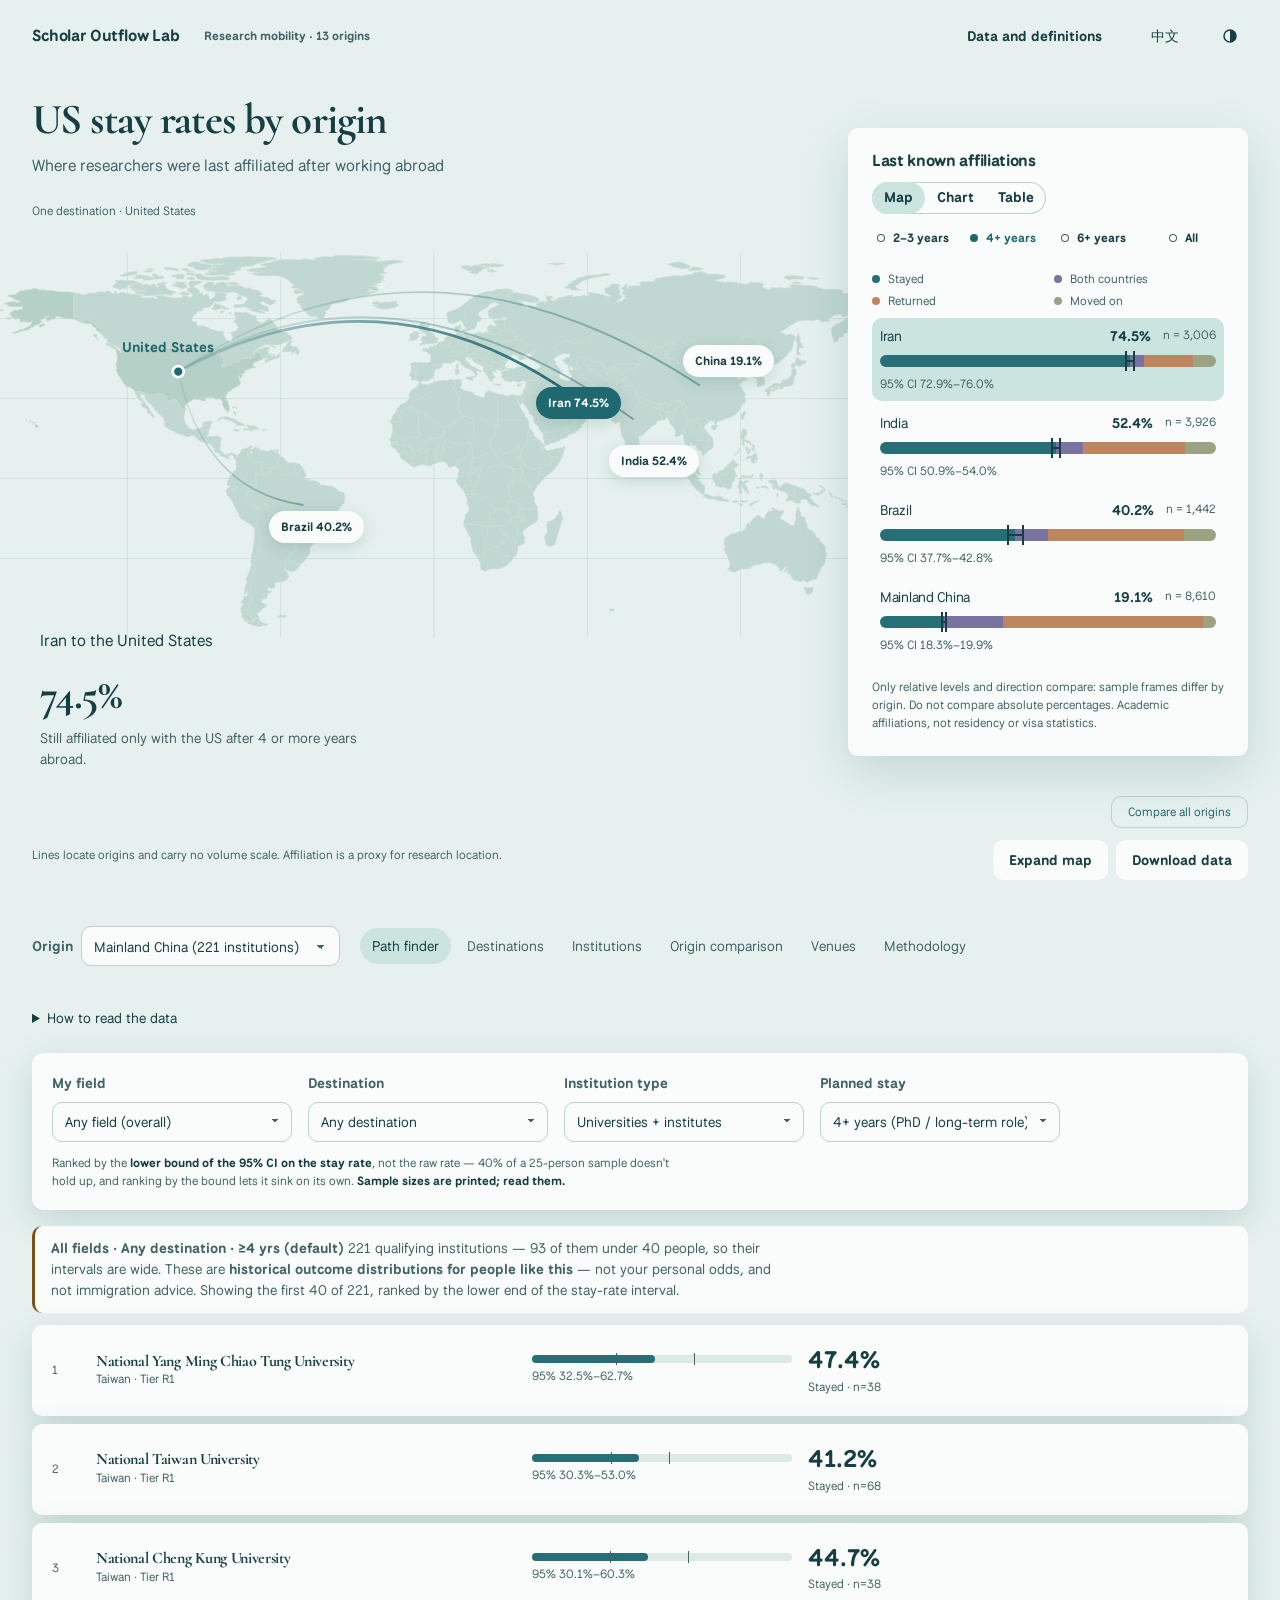
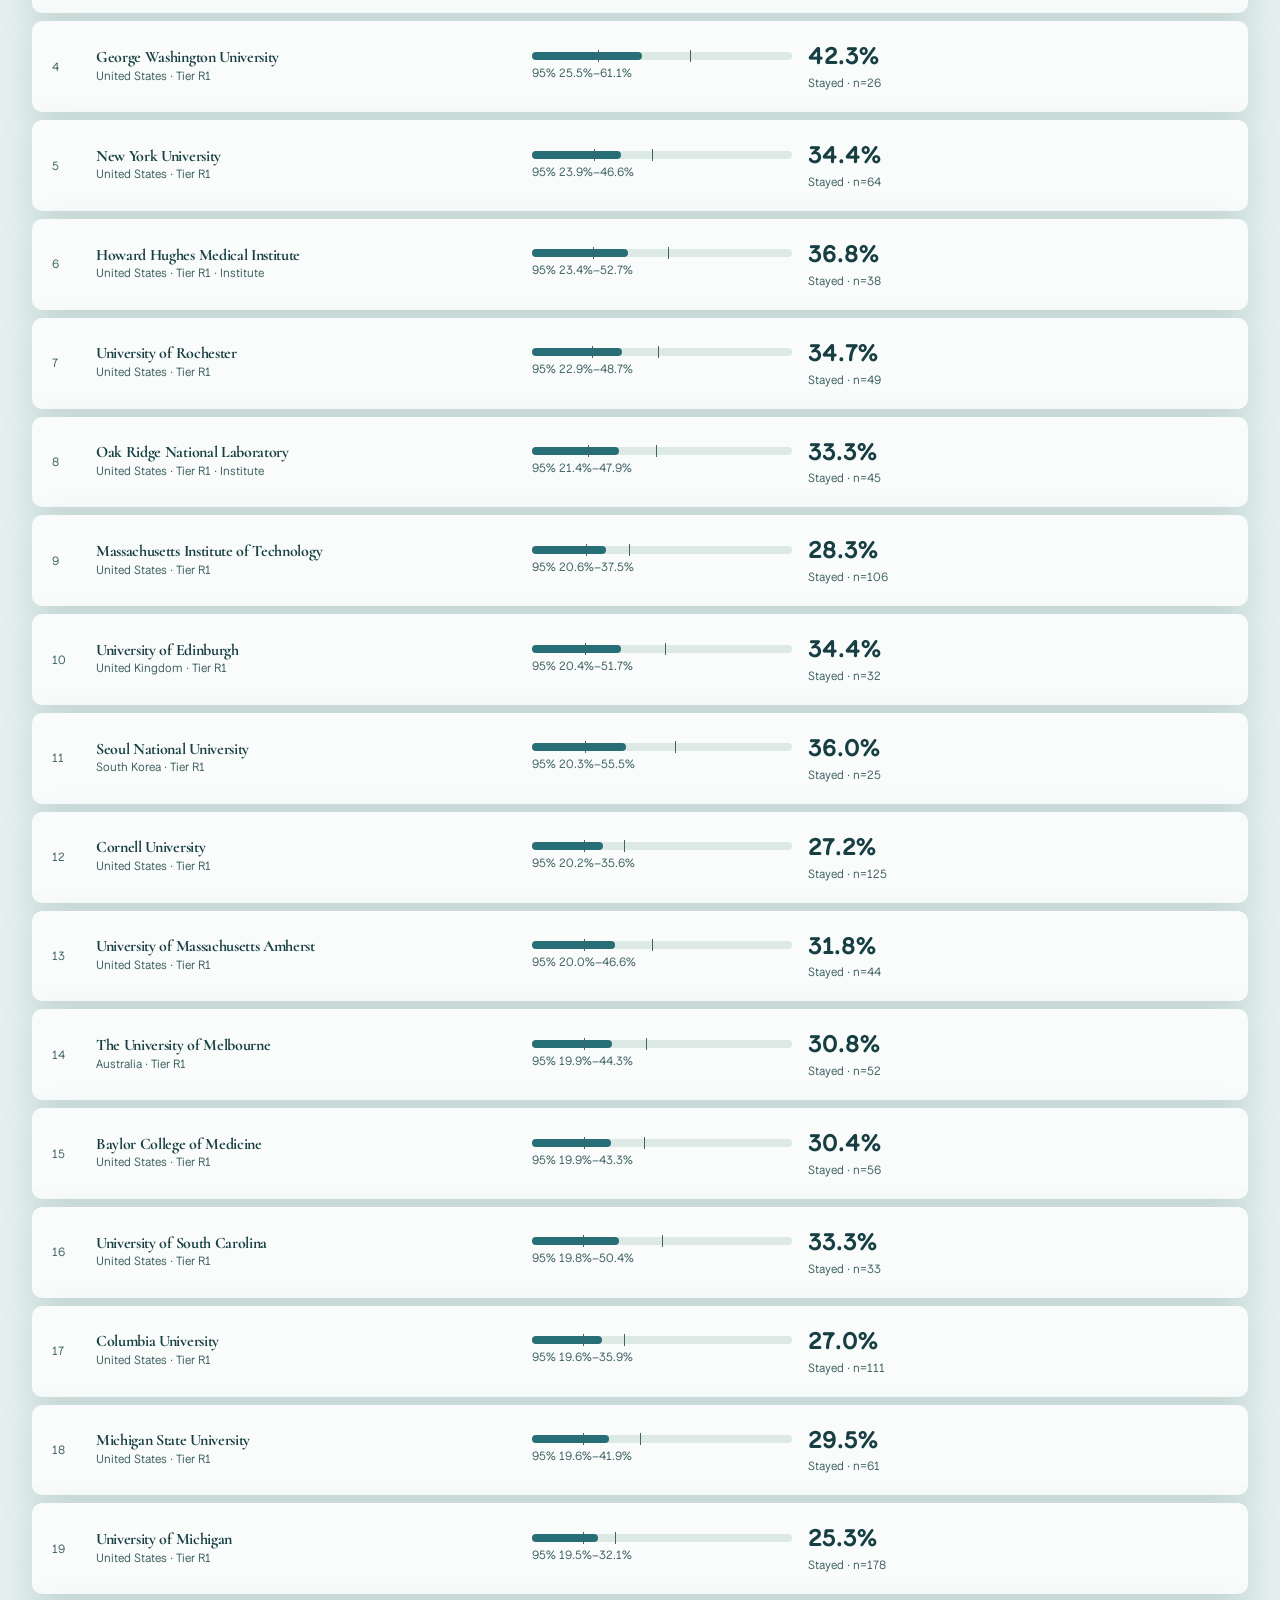
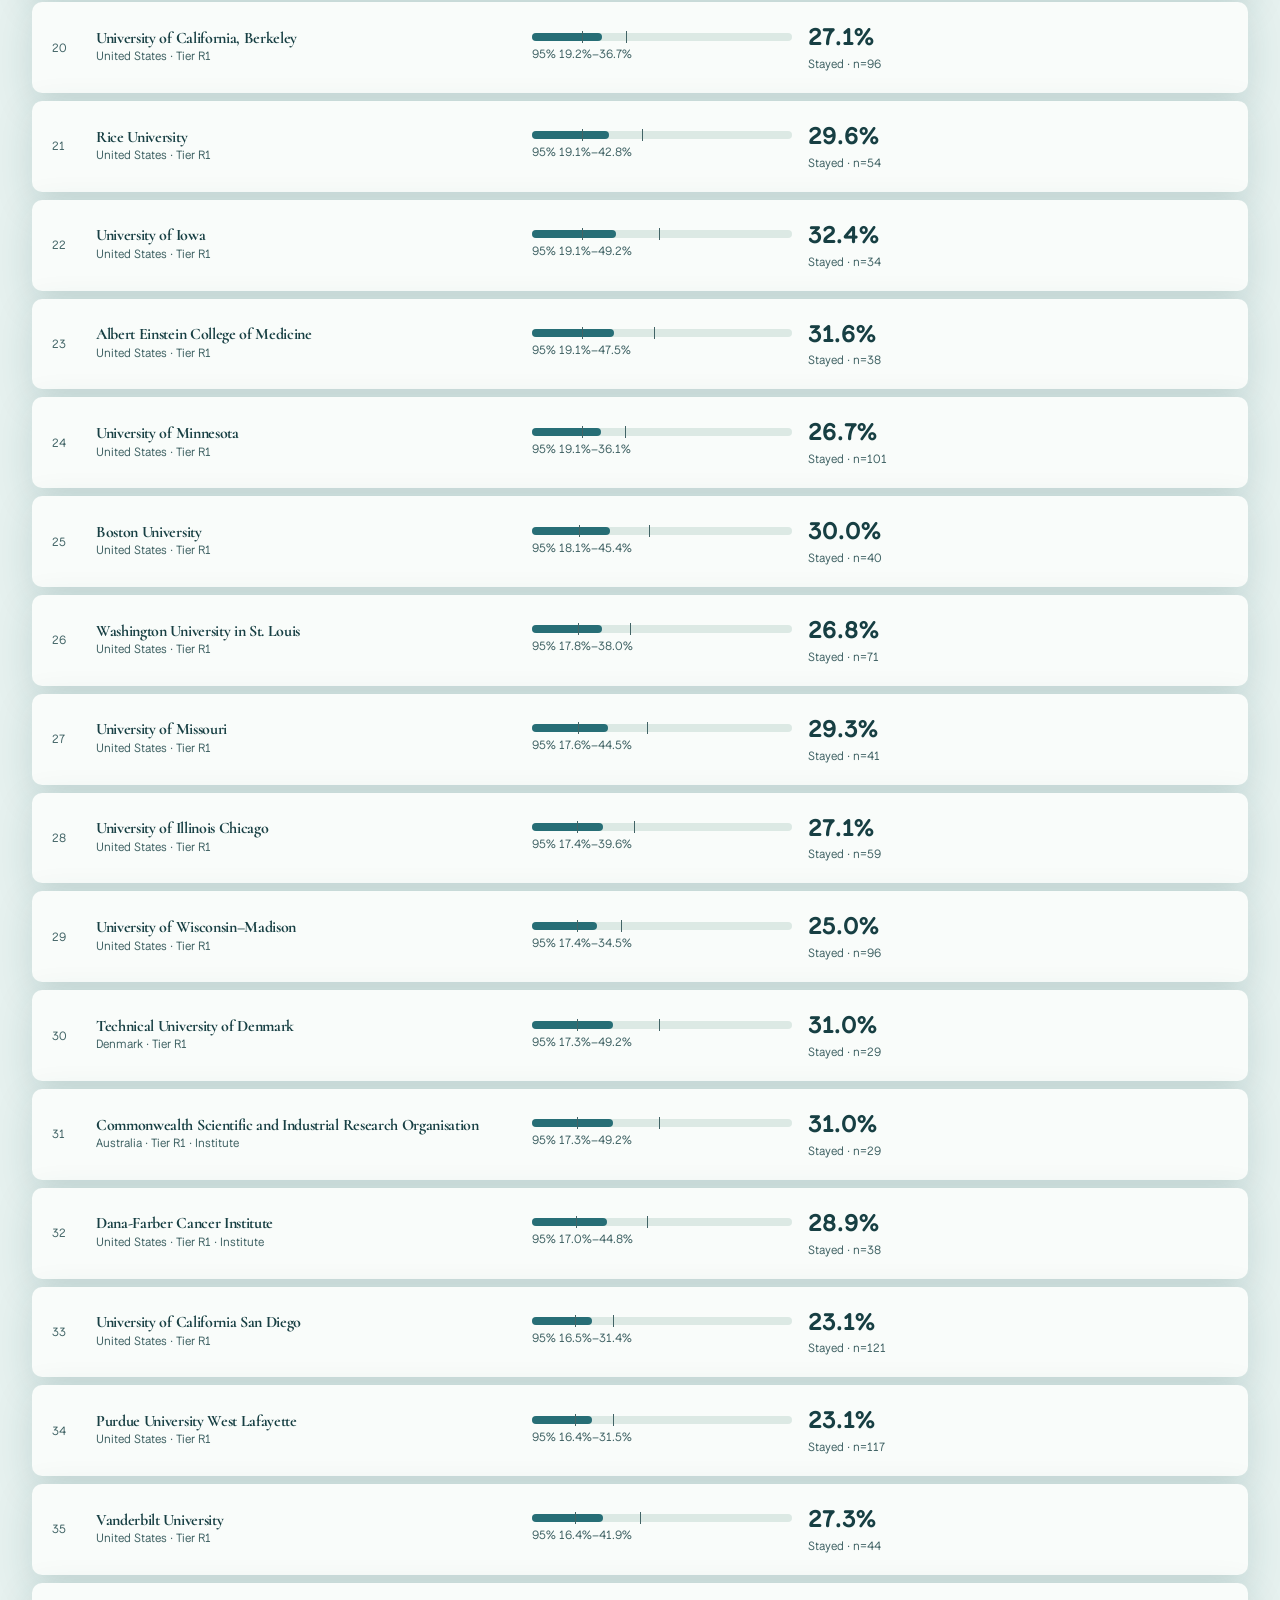
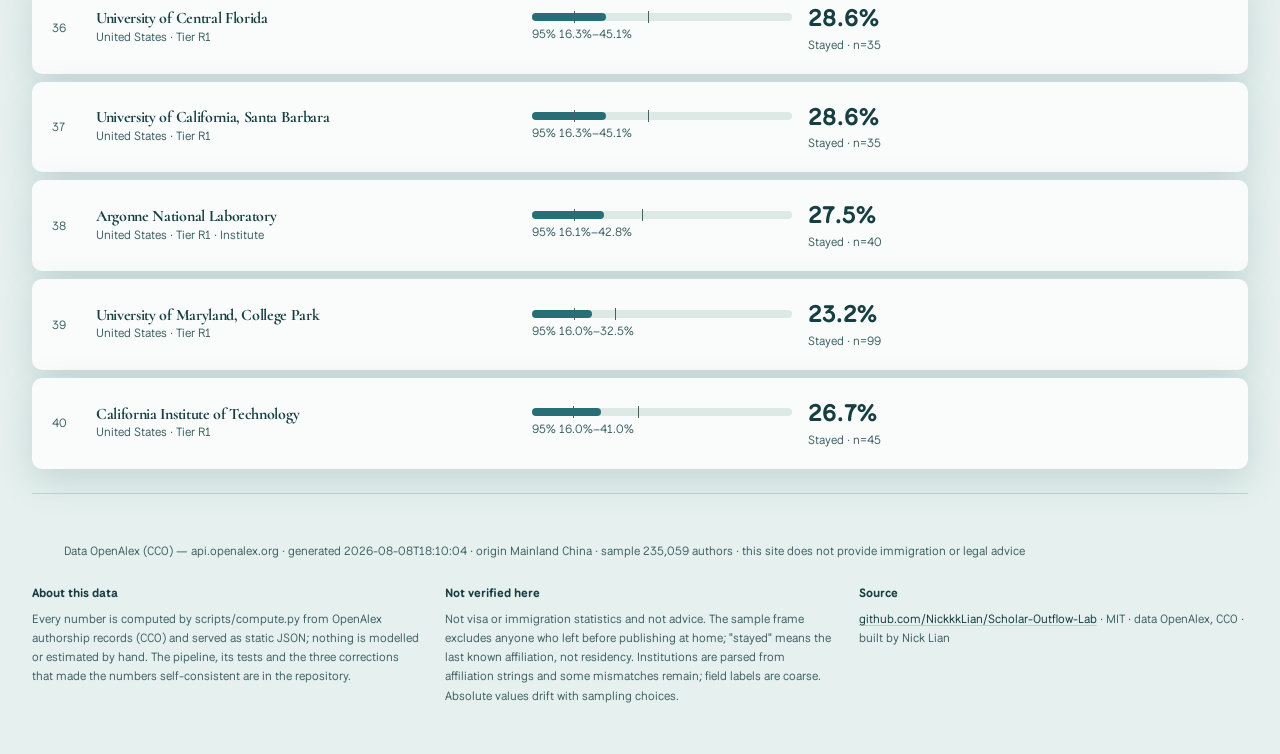
==== commit ea01eb41: "Align Scholar research views with the approved atlas Fix review feedback, fit phone data records and" ====
--- a/index.html
+++ b/index.html
@@ -8,10 +8,10 @@
 <meta name="theme-color" content="#e6f1ef" media="(prefers-color-scheme: light)">
 <meta name="theme-color" content="#102b30" media="(prefers-color-scheme: dark)">
 <title>Scholar Outflow Lab · Where home-grown researchers end up</title>
-<link rel="icon" href="favicon.svg?v=3.0.0" type="image/svg+xml">
-<link rel="apple-touch-icon" href="apple-touch-icon.png?v=3.0.0">
-<link rel="stylesheet" href="fonts.css?v=3.0.0">
-<link rel="stylesheet" href="design-tokens.css?v=3.0.0">
+<link rel="icon" href="favicon.svg?v=3.1.0" type="image/svg+xml">
+<link rel="apple-touch-icon" href="apple-touch-icon.png?v=3.1.0">
+<link rel="stylesheet" href="fonts.css?v=3.1.0">
+<link rel="stylesheet" href="design-tokens.css?v=3.1.0">
 <style>
 /* Scholar Outflow Lab — consumes design tokens only (design-tokens.css). */
 /* ===== Fallback faces: until the web fonts load (or if they never do), system fonts are scaled to the measured widths so line lengths and column widths do not jump ===== */
@@ -49,7 +49,7 @@
 .brand .logo{font-family:var(--font-display);font-weight:var(--display-weight);font-size:var(--text-lg);white-space:nowrap;letter-spacing:-0.01em;font-variation-settings:"opsz" var(--opsz-title)}
 .brand .logo b{font-weight:inherit}
 .brand .sub{font-size:var(--text-xs);color:var(--on-band-2);white-space:nowrap;overflow:hidden;text-overflow:ellipsis}
-.origin-pick{display:flex;align-items:center;gap:var(--space-2);font:var(--weight-semibold) var(--text-2xs)/1 var(--font-sans);letter-spacing:var(--tracking-caps);text-transform:uppercase;color:var(--on-band-2);margin-right:auto}
+.origin-pick{display:flex;align-items:center;gap:var(--space-2);font:var(--weight-semibold) var(--text-2xs)/1 var(--font-sans);letter-spacing:normal;text-transform:none;color:var(--on-band-2);margin-right:auto}
 .origin-pick select{height:30px;padding:0 var(--space-2);font:var(--weight-regular) var(--text-sm)/1 var(--font-sans);text-transform:none;letter-spacing:normal;color:var(--text)}
 .tabs{display:flex;gap:2px;background:transparent;padding:3px;border-radius:var(--radius-md);max-width:100%;overflow-x:auto;border:1px solid var(--band-line)}
 .tab{border:none;background:transparent;height:30px;padding:0 var(--space-3);border-radius:var(--radius-sm);font-weight:var(--weight-medium);color:var(--on-band-2);font-size:var(--text-sm);white-space:nowrap;transition:background-color var(--dur-fast) var(--ease-out),color var(--dur-fast) var(--ease-out),transform var(--dur-fast) var(--ease-out)}
@@ -95,7 +95,7 @@
 .seg button.on{background:var(--paper);color:var(--text);box-shadow:var(--shadow-1),inset 0 0 0 1px var(--border-input)}
 select,input[type=search]{border:1px solid var(--border-input);background:var(--surface);color:var(--text);height:var(--control-h);padding:0 var(--space-3);border-radius:var(--radius-sm);font-size:var(--text-sm);max-width:100%}
 input[type=search]{min-width:190px;flex:1 1 190px}
-.lbl{font:var(--weight-semibold) var(--text-2xs)/1 var(--font-sans);letter-spacing:var(--tracking-caps);text-transform:uppercase;color:var(--text-3)}
+.lbl{font:var(--weight-semibold) var(--text-2xs)/1 var(--font-sans);letter-spacing:normal;text-transform:none;color:var(--text-3)}
 
 .legend{display:flex;gap:var(--space-4);flex-wrap:wrap;font-size:var(--text-xs);color:var(--text-2);margin-bottom:var(--space-3)}
 .legend i{display:inline-block;width:10px;height:10px;border-radius:2px;margin-right:var(--space-1);vertical-align:-1px}
@@ -161,11 +161,11 @@
 .close{position:absolute;right:var(--space-4);top:var(--space-4);border:1px solid var(--border-input);background:var(--surface);border-radius:var(--radius-sm);height:30px;padding:0 var(--space-3);font-size:var(--text-xs)}
 .kv{display:flex;gap:var(--space-2) var(--space-3);flex-wrap:wrap;font-size:var(--text-xs);color:var(--text-2);margin:var(--space-2) 0 var(--space-4)}
 .kv span{white-space:nowrap}
-.sec-t{font:var(--weight-semibold) var(--text-2xs)/1 var(--font-sans);letter-spacing:var(--tracking-caps);text-transform:uppercase;color:var(--text-3);margin:var(--space-5) 0 var(--space-2)}
+.sec-t{font:var(--weight-semibold) var(--text-2xs)/1 var(--font-sans);letter-spacing:normal;text-transform:none;color:var(--text-3);margin:var(--space-5) 0 var(--space-2)}
 
 .ask{border:1px solid var(--border);border-radius:var(--radius-lg);padding:var(--space-4);background:var(--paper);margin-bottom:var(--space-4)}
 .ask-row{display:flex;gap:var(--space-3);flex-wrap:wrap}
-.ask-row label{display:flex;flex-direction:column;gap:var(--space-1);font:var(--weight-semibold) var(--text-2xs)/1.2 var(--font-sans);letter-spacing:var(--tracking-caps);text-transform:uppercase;color:var(--text-3);flex:1 1 190px;min-width:0}
+.ask-row label{display:flex;flex-direction:column;gap:var(--space-1);font:var(--weight-semibold) var(--text-2xs)/1.2 var(--font-sans);letter-spacing:normal;text-transform:none;color:var(--text-3);flex:1 1 190px;min-width:0}
 .ask-row select{width:100%;text-transform:none;letter-spacing:normal;font-weight:var(--weight-regular)}
 .ask-note{margin:var(--space-3) 0 0;font-size:var(--text-xs);color:var(--text-2);max-width:var(--measure)}
 .ask-note b{color:var(--text)}
@@ -202,7 +202,7 @@
 /* ===== footer (honest block) ===== */
 .honest{border-top:1px solid var(--band-line);font-size:var(--text-xs);color:var(--on-band-2);background:var(--band);padding:var(--space-10) var(--gutter) var(--space-12)}
 .honest dl{margin-block:0}
-.honest dt{font-weight:var(--weight-semibold);color:var(--on-band);font-family:var(--font-sans);font-size:var(--text-2xs);letter-spacing:var(--tracking-caps);text-transform:uppercase;margin-bottom:var(--space-2)}
+.honest dt{font-weight:var(--weight-semibold);color:var(--on-band);font-family:var(--font-sans);font-size:var(--text-2xs);letter-spacing:normal;text-transform:none;margin-bottom:var(--space-2)}
 .honest dd{margin:0;max-width:var(--measure);line-height:var(--leading-relaxed)}
 .foot{font:var(--weight-regular) var(--text-2xs)/1.5 var(--font-mono);color:var(--text-3);margin-bottom:var(--space-3)}
 
@@ -279,7 +279,7 @@
 @media (pointer:coarse){.origin-pick select{height:var(--touch-min)}}   /* the origin picker was 30px tall beside 44px neighbours */
 /* ===== end of family layer v3.1 ===== */
 </style>
-<link rel="stylesheet" href="atlas.css?v=3.0.0">
+<link rel="stylesheet" href="atlas.css?v=3.1.0">
 </head>
 <body>
 
@@ -434,8 +434,8 @@
   <div class="panel" role="dialog" aria-modal="true" aria-labelledby="drawer-title"><button class="close" data-close id="drawer-close"></button><div id="drawer-body"></div></div>
 </div>
 
-<script src="appearance.js?v=3.0.0"></script>
-<script src="map.js?v=3.0.0"></script>
+<script src="appearance.js?v=3.1.0"></script>
+<script src="map.js?v=3.1.0"></script>
 <script>
 /* ── i18n ─────────────────────────────────────────────────────────────
    Default is English; the toggle persists in localStorage.
@@ -523,7 +523,7 @@
   hNvT:'Not verified here', hNv:'Not visa or immigration statistics and not advice. The sample frame excludes anyone who left before publishing at home; "stayed" means the last known affiliation, not residency. Institutions are parsed from affiliation strings and some mismatches remain; field labels are coarse. Absolute values drift with sampling choices.',
   hSrcT:'Source', hSrc:'MIT · data OpenAlex, CC0 · built by Nick Lian',
   origin:'Origin', langBtn:'中文',
-  tabs:{match:'Path Finder',country:'Destinations',inst:'Institutions',compare:'Origin Compare',venue:'Venues',doc:'Methodology'},
+  tabs:{match:'Path finder',country:'Destinations',inst:'Institutions',compare:'Origin comparison',venue:'Venues',doc:'Methodology'},
   darkMode:'Dark mode', settingsBtn:'Settings',
   notice:`<b>This is not immigration advice, and not visa statistics.</b>
     The data is a migration proxy built from academic authorship records and covers only people who publish;
@@ -592,7 +592,7 @@
   foot:(d)=>`Data ${esc(d.meta.source)} · generated ${esc(d.meta.generated_at)} · ` +
     `origin ${esc(d.meta.origin_name_disp)} · sample ${d.meta.sampled_authors.toLocaleString()} authors · ` +
     `this site does not provide immigration or legal advice`,
-  originOpt:(name,n)=>`${name} (${n} inst.)`,
+  originOpt:(name,n)=>`${name} (${n} institutions)`,
 },
 zh: {
   title:'去向实验室 · 本土起步科研人员的流向',
@@ -714,6 +714,28 @@
   return `<div class="bar">${parts}</div><div class="bar-k">${keys}</div>`;
 }
 
+function recordsForTables(container) {
+  container.querySelectorAll('table').forEach(table => {
+    const headings = [...(table.tHead?.rows[0]?.cells || [])].map(cell => {
+      const label = cell.textContent.trim();
+      return label === '#' ? (LANG === 'en' ? 'Tier' : '分档') : label;
+    });
+    table.dataset.layout = headings.length > 3 ? 'records' : 'columns';
+    for (const row of table.tBodies[0]?.rows || []) {
+      [...row.cells].forEach((cell,index) => {
+        if (cell.querySelector(':scope > .cell-label')) return;
+        const label = document.createElement('span');
+        label.className = 'cell-label';
+        label.textContent = headings[index] || (LANG === 'en' ? '95% interval' : '95% 区间');
+        const value = document.createElement('span');
+        value.className = 'cell-value';
+        value.append(...cell.childNodes);
+        cell.replaceChildren(label,value);
+      });
+    }
+  });
+}
+
 function renderCountries(){
   const g = document.getElementById('country-grid');
   const rows = S.data.countries
@@ -849,6 +871,7 @@
       <td class="num mono">${s.n}</td>
     </tr>`;
   }).join('');
+  recordsForTables(document.getElementById('v-inst'));
 }
 
 function openInst(id){
@@ -881,6 +904,7 @@
     <div class="sec-t">${t('sources')}</div>
     <p class="small muted">ROR <a href="https://ror.org/${esc(it.ror)}" target="_blank" rel="noopener">${esc(it.ror)}</a>
        · <a href="https://openalex.org/${esc(it.id)}" target="_blank" rel="noopener">OpenAlex ${esc(it.id)}</a></p>`;
+  recordsForTables(document.getElementById('drawer-body'));
   if(!document.getElementById('drawer').classList.contains('open')) drawerOpener = document.activeElement;
   S.openInst = id;
   document.getElementById('drawer').classList.add('open');
@@ -938,7 +962,7 @@
         <div class="muted small">${esc(country(r.it.cc, r.it.country))} · Tier ${r.it.tier}${
           r.it.kind === 'inst' ? ` · ${t('instituteTag')}` : ''}${r.scoped ? t('fieldScoped') : ''}</div>
       </div>
-      <div style="flex:1 1 150px"><div class="sbar">
+      <div class="match-measure"><div class="sbar">
         <i style="width:${(r.s.stay||0)*100}%"></i>
         <u style="left:${ci[0]*100}%;width:${Math.max((ci[1]-ci[0])*100,1)}%"></u></div>
         <div class="muted small mono" style="margin-top:4px">95% ${pc(ci[0])}–${pc(ci[1])}</div>
@@ -996,6 +1020,7 @@
     </tr>`).join('')}</tbody></table></div>
     <p class="muted small" style="margin-top:12px">
       ${S.venues.meta.notes.map(n => esc(vnote(n))).join('　·　')}</p>`;
+  recordsForTables(document.getElementById('venue-wrap'));
 }
 
 /* ---- Origin comparison: same destination, different starting points ---- */
@@ -1063,6 +1088,7 @@
         <div class="cmp-n">n=${c.n}</div></td>` : '<td class="num muted">—</td>').join('')}
       <td class="num hide-s cmp-gap">${(r.gap*100).toFixed(0)} pt</td>
     </tr>`).join('')}</tbody></table></div>`;
+  recordsForTables(document.getElementById('cmp-wrap'));
 }
 
 /* ── the finding: four origins, one destination, computed from the published files ── */
@@ -1073,9 +1099,10 @@
     .then(d => (S.allData[cc] = d));
 }
 function renderFinding(){
+  const focusedOrigin = document.activeElement?.closest('#finding-grid [data-origin]')?.dataset.origin;
   const box = document.getElementById('finding');
   box.hidden = S.view !== 'match';
-  if(box.hidden) return;
+  if(box.hidden){ setMapExpanded(false); return; }
   document.getElementById('finding-eyebrow').textContent = LANG === 'en' ? 'One destination · United States' : '同一目的地 · 美国';
   document.getElementById('finding-h').textContent = LANG === 'en' ? 'US stay rates by origin' : '按来源看美国留任率';
   document.getElementById('finding-lede').textContent = LANG === 'en' ? 'Where researchers were last affiliated after working abroad' : '科研人员在海外工作后的最后已知任职地';
@@ -1104,6 +1131,7 @@
       <div class="cmp-n">95% CI ${r.s.stay_ci ? r.s.stay_ci.map(pc).join('–') : '—'}</div>
     </div>`).join('') + `<div class="f-axis" aria-hidden="true">${[0,25,50,75,100].map(v => `<span>${v}%</span>`).join('')}</div>`;
   if(typeof renderAtlas === 'function') renderAtlas(rows);
+  if(focusedOrigin) grid.querySelector('[data-origin="'+CSS.escape(focusedOrigin)+'"]')?.focus();
 }
 
 /* ── compare chart: one destination, every origin, stay rate with its 95% interval ── */
@@ -1121,8 +1149,8 @@
     ${items.map(({o, c}) => {
       const lo = c.stay_ci ? c.stay_ci[0] : c.stay, hi = c.stay_ci ? c.stay_ci[1] : c.stay;
       return `<div class="ci-row"><span class="who">${esc(country(o.cc, o.name))}</span>
-        <span class="ci-track" role="img" aria-label="${esc(country(o.cc, o.name))}: ${pc(c.stay)}, 95% CI ${pc(lo)} to ${pc(hi)}, n ${c.n}"><i style="left:0;width:${c.stay*100}%"></i><u style="left:${lo*100}%;width:${Math.max((hi-lo)*100, 0.4)}%"></u></span>
-        <span class="ci-val">${pc(c.stay)}<small>n=${c.n.toLocaleString()}</small></span></div>`;
+        <span class="ci-track" style="--stay:${c.stay*100}%;--interval-end:${hi*100}%" role="img" aria-label="${esc(country(o.cc, o.name))}: ${pc(c.stay)}, 95% CI ${pc(lo)} to ${pc(hi)}, n ${c.n}"><i style="left:0;width:${c.stay*100}%"></i><u style="left:${lo*100}%;width:${Math.max((hi-lo)*100, 0.4)}%"></u>
+          <span class="ci-val">${pc(c.stay)}<small>n=${c.n.toLocaleString()}</small></span></span></div>`;
     }).join('')}
     <div class="ci-axis" aria-hidden="true"><span></span><span class="ticks">${[0,25,50,75,100].map(v => `<b style="left:${v}%">${v}%</b>`).join('')}</span><span></span></div>
     <p class="ci-cap">${t('cmpChartAxis')}</p>
@@ -1585,9 +1613,10 @@
   document.querySelector('.destination-label').textContent = LANG === 'en' ? 'United States' : '美国';
   document.querySelector('.map-caption').textContent = LANG === 'en' ? 'Lines locate origins and carry no volume scale. Affiliation is a proxy for research location.' : '线条只标示来源，不代表人数。学术署名是科研所在地的代理指标。';
   document.getElementById('download').textContent = LANG === 'en' ? 'Download data' : '下载数据';
-  document.getElementById('fullscreen').textContent = LANG === 'en' ? 'Expand map' : '展开地图';
+  setMapExpanded(document.getElementById('finding').classList.contains('expanded'));
   document.getElementById('affiliations-title').textContent = LANG === 'en' ? 'Last known affiliations' : '最后已知任职地';
   document.getElementById('atlas-table').innerHTML = '<div class="table-scroll"><table><thead><tr><th><button data-atlas-sort="name">' + (LANG === 'en' ? 'Origin' : '来源') + '</button></th><th><button data-atlas-sort="stay">' + (LANG === 'en' ? 'Stayed' : '留下') + '</button></th><th><button data-atlas-sort="n">n</button></th></tr></thead><tbody>' + rows.map(row => '<tr><td>' + esc(row.name) + '</td><td>' + pc(row.s.stay) + '</td><td>' + row.s.n.toLocaleString() + '</td></tr>').join('') + '</tbody></table></div>';
+  recordsForTables(document.getElementById('atlas-table'));
   document.getElementById('atlas-table').hidden = atlasMode !== 'table';
   document.getElementById('finding-grid').hidden = atlasMode === 'table';
   document.getElementById('finding').classList.toggle('chart-view', atlasMode === 'chart');
@@ -1632,14 +1661,21 @@
   table.tBodies[0].replaceChildren(...rows);
   button.dataset.direction = direction === 1 ? 'up' : 'down';
 });
+function setMapExpanded(expanded) {
+  document.getElementById('finding').classList.toggle('expanded',expanded);
+  const button = document.getElementById('fullscreen');
+  button.textContent = LANG==='en'?(expanded?'Close expanded map':'Expand map'):(expanded?'关闭展开地图':'展开地图');
+  button.setAttribute('aria-label',button.textContent);
+}
 document.getElementById('fullscreen').onclick = () => {
-  const expanded = document.getElementById('finding').classList.toggle('expanded');
-  document.getElementById('fullscreen').textContent = LANG==='en'?(expanded?'Close expanded map':'Expand map'):(expanded?'关闭展开地图':'展开地图');
+  const expanded = !document.getElementById('finding').classList.contains('expanded');
+  setMapExpanded(expanded);
+  if(expanded) document.getElementById('finding').scrollIntoView({block:'start'});
 };
 document.addEventListener('keydown', event => {
-  if (event.key === 'Escape') {
-    document.getElementById('finding').classList.remove('expanded');
-    document.getElementById('fullscreen').textContent = LANG==='en'?'Expand map':'展开地图';
+  if (event.key === 'Escape' && document.getElementById('finding').classList.contains('expanded')) {
+    setMapExpanded(false);
+    document.getElementById('fullscreen').focus();
   }
 });
 document.getElementById('download').onclick = () => {
@@ -1666,6 +1702,7 @@
 document.getElementById('definitions-open').onclick = () => {S.view='doc';render();syncHash();};
 document.getElementById('finding-cta').onclick = () => {
   S.view = 'compare'; render(); syncHash();
+  document.querySelector('.tab[data-view="compare"]').focus();
   document.getElementById('v-compare').scrollIntoView({block: 'start'});
 };
 
--- a/atlas.css
+++ b/atlas.css
@@ -175,3 +175,214 @@
 .definitions-open { order:1; }
 .tb-in .lang-btn { order:2; }
 .tb-in #theme { order:3; }
+
+/* The research views share the atlas type, surfaces and compact value placement. */
+.lbl,.sec-t,.ask-row label,.honest dt,.origin-pick,th {
+  text-transform:none;
+  letter-spacing:normal;
+}
+.lbl,.ask-row label,.sec-t { font-size:14px; line-height:1.5; }
+.research-nav .origin-pick select {
+  height:40px;
+  width:auto;
+  max-width:100%;
+  padding:8px 40px 8px 12px;
+  background-position:calc(100% - 18px) 18px,calc(100% - 14px) 18px;
+  line-height:24px;
+}
+.research-nav .origin-pick { min-width:0; max-width:100%; flex-wrap:wrap; gap:8px; }
+.ctrl { align-items:center; }
+.ctrl .seg { background:transparent; border:0; flex-wrap:wrap; overflow:visible; gap:8px; padding:0; }
+.ctrl .seg button { height:36px; padding:0 12px; border-radius:999px; background:var(--surface); font-size:14px; }
+.ctrl .seg button.on { background:var(--accent); color:var(--on-accent); box-shadow:none; }
+table { width:max-content; min-width:0; table-layout:auto; }
+th,td { padding:12px 16px; height:44px; }
+th { background:var(--surface); font-size:12px; }
+th button.th-sort { display:inline-flex; align-items:center; min-height:32px; font-weight:700; }
+#inst-body td:nth-child(2) { max-width:42ch; overflow-wrap:anywhere; }
+#venue-wrap td:nth-child(2) { max-width:52ch; overflow-wrap:anywhere; }
+#venue-wrap td:nth-child(3) { max-width:36ch; overflow-wrap:anywhere; }
+#cmp-wrap td:first-child,#cmp-wrap th:first-child { box-shadow:none; }
+.chart { --ci-label:160px; --ci-val:88px; border:0; background:var(--surface); padding:24px; }
+.chart-head { gap:12px; margin-bottom:20px; }
+.chart-head h2 { font:700 24px/1.2 var(--display); flex-basis:100%; margin:0; }
+.chart-head select { max-width:100%; height:40px; }
+.ci-row {
+  display:grid;
+  grid-template-columns:var(--ci-label) minmax(0,1fr);
+  gap:12px;
+  padding-right:var(--ci-val);
+  min-height:56px;
+}
+.ci-row .who { white-space:normal; overflow:visible; font-size:14px; }
+.ci-track { display:block; height:52px; }
+.ci-track i { top:20px; height:8px; border-radius:999px; }
+.ci-track u { top:8px; bottom:36px; }
+.ci-val {
+  position:absolute;
+  left:calc(var(--stay) + 12px);
+  top:16px;
+  width:max-content;
+  text-align:left;
+  font:700 14px/1.2 var(--body);
+  background:var(--surface);
+  padding:0 2px;
+}
+.ci-val small { margin-top:4px; font:400 12px/1.2 var(--body); }
+.ci-axis { grid-template-columns:var(--ci-label) minmax(0,1fr); padding-right:var(--ci-val); gap:12px; margin-top:12px; }
+.ci-axis > span:last-child { display:none; }
+.ci-cap { font-size:12px; line-height:1.5; margin-top:16px; }
+.c-card { padding:20px; border-radius:10px; }
+.c-head { justify-content:flex-start; gap:12px; flex-wrap:wrap; }
+.c-head h2 { font:700 24px/1.2 var(--display); }
+.c-head .n { margin-left:0; font:400 12px/1.5 var(--body); }
+.bar-k { gap:8px 16px; }
+.bar-k > span { display:inline-flex; gap:8px; align-items:baseline; }
+.bar { height:12px; border-radius:999px; gap:0; }
+.ask { background:var(--surface); border:0; padding:20px; box-shadow:var(--shadow-1); }
+.ask-row { gap:16px; }
+.ask-row label { flex:0 1 240px; gap:8px; }
+.ask-row select { height:40px; padding-right:32px; }
+.m-card {
+  display:grid;
+  grid-template-columns:28px minmax(220px,420px) minmax(120px,260px) max-content;
+  justify-content:start;
+  gap:16px;
+  padding:20px;
+  border-radius:10px;
+}
+.m-main { min-width:0; }
+.match-measure { width:100%; min-width:0; }
+.m-num { min-width:0; text-align:left; }
+.m-num .big { font:700 24px/1.2 var(--body); }
+.m-num .sub { margin-top:4px; font:400 12px/1.5 var(--body); }
+.drawer .panel { border:0; border-radius:10px 0 0 10px; padding:24px; }
+.drawer h2 { padding-right:0; margin-top:40px; font-size:32px; }
+.drawer .close { height:36px; border:0; }
+.drawer .sec-t { margin:24px 0 12px; font-weight:700; }
+.drawer .c-head { gap:12px; }
+.drawer table { max-width:100%; }
+.drawer td:first-child { max-width:20ch; overflow-wrap:anywhere; }
+.doc { padding:24px; border-radius:10px; background:var(--surface); }
+.doc > p,.doc > ul,.doc > ol { max-width:84ch; }
+.doc h2 { font:700 32px/1.2 var(--display); }
+.doc .pipe { grid-template-columns:repeat(auto-fit,minmax(min(200px,100%),1fr)); max-width:none; gap:12px; }
+.doc .pipe li { border:0; box-shadow:none; background:var(--soft); padding:16px; }
+.honest { padding:24px 0; background:transparent; }
+.honest dl { display:grid; gap:24px; }
+@media(max-width:900px) {
+  .m-card { grid-template-columns:28px minmax(0,1fr) max-content; }
+  .match-measure { grid-column:2; grid-row:2; }
+  .m-num { grid-column:3; grid-row:2; }
+}
+@media(max-width:700px) {
+  .research-nav .origin-pick { flex:1 1 100%; }
+  .research-nav .origin-pick select { flex:0 1 auto; max-width:calc(100vw - 88px); font-size:14px; }
+  .chart { --ci-label:76px; --ci-val:64px; padding:16px; }
+  .ci-row,.ci-axis { gap:8px; }
+  .ci-row { min-height:56px; }
+  .ci-row .who { font-size:12px; }
+  .ci-val { left:calc(var(--stay) + 8px); font-size:12px; padding:0; }
+  .ci-val small { font-size:12px; }
+  .chart-head h2 { font-size:24px; }
+  .c-card { padding:16px; }
+  .ask { padding:16px; }
+  .ask-row label { flex:1 1 100%; }
+  .m-card { padding:16px; gap:8px 12px; grid-template-columns:20px minmax(0,1fr) max-content; }
+  .m-main { grid-column:2 / -1; }
+  .m-main h3 { font-size:16px; }
+  .m-num .big { font-size:24px; }
+  th,td { padding:8px 12px; }
+  #inst-body td:nth-child(2) { max-width:22ch; }
+  #venue-wrap td:nth-child(2) { max-width:26ch; }
+  .doc { padding:16px; }
+  .doc h2 { font-size:28px; }
+}
+
+@media(max-width:700px) {
+  .ci-axis .ticks b:nth-child(2),.ci-axis .ticks b:nth-child(4) { display:none; }
+}
+
+.cell-label { display:none; }
+.cell-value { min-width:0; }
+@media(max-width:700px) {
+  table[data-layout] { width:100%; max-width:100%; min-width:0!important; table-layout:fixed; }
+  table[data-layout] th,table[data-layout] td {
+    max-width:none;
+    white-space:normal;
+    overflow:visible;
+    overflow-wrap:anywhere;
+    text-overflow:clip;
+  }
+  table[data-layout] thead th { position:static; }
+  table[data-layout=records],table[data-layout=records] tbody { display:block; }
+  table[data-layout=records] thead { display:block; margin-bottom:12px; }
+  table[data-layout=records] thead tr { display:flex; flex-wrap:wrap; gap:8px; }
+  table[data-layout=records] thead th { display:block; height:auto; padding:0; background:transparent; border:0; }
+  table[data-layout=records] thead th:not(:has(button)) { display:none; }
+  table[data-layout=records] thead th button {
+    display:inline-flex;
+    box-sizing:border-box;
+    padding:8px 12px;
+    height:auto;
+    min-height:36px;
+    background:var(--soft);
+    border-radius:999px;
+    font-size:12px;
+    white-space:normal;
+    text-align:left;
+  }
+  table[data-layout=records] thead th.num button { width:auto; justify-content:flex-start; }
+  table[data-layout=records] tbody tr {
+    display:block;
+    padding:12px;
+    margin-bottom:12px;
+    border-radius:10px;
+    background:var(--soft);
+  }
+  table[data-layout=records] tbody td,table[data-layout=records] tbody td.num {
+    display:grid;
+    grid-template-columns:minmax(0,1fr) minmax(0,1.4fr);
+    align-items:start;
+    gap:8px 12px;
+    height:auto;
+    min-height:32px;
+    padding:8px 0;
+    border:0;
+    text-align:left;
+  }
+  table[data-layout=records] .cell-label {
+    display:block;
+    font:700 12px/1.5 var(--body);
+    color:var(--muted);
+    overflow-wrap:anywhere;
+  }
+  table[data-layout=records] .cell-value {
+    display:block;
+    font-size:14px;
+    line-height:1.5;
+    overflow-wrap:anywhere;
+  }
+}
+
+@media(max-width:700px) {
+  [style*="overflow-x:auto"],.table-scroll { overflow:visible!important; max-height:none!important; }
+  #inst-body td:nth-child(2),#venue-wrap td:nth-child(2),#venue-wrap td:nth-child(3) { max-width:none; }
+  table[data-layout=records] th.hide-s,table[data-layout=records] td.hide-s { display:block; }
+  table[data-layout=records] td.hide-s { display:grid; }
+  #inst-body .only-s { display:none; }
+  #cmp-wrap td:first-child,#cmp-wrap th:first-child { position:static; background:transparent; }
+  .drawer.open { position:static; inset:auto; }
+  .drawer.open .veil { display:none; }
+  .drawer.open .panel { position:relative; inset:auto; width:100%; height:auto; min-height:100dvh; overflow:visible; border-radius:0; }
+  body:has(.drawer.open) > :not(#drawer):not(script):not(style) { display:none; }
+}
+
+@media(max-width:700px) {
+  table[data-layout=records] thead th.hide-s:not(:has(button)) { display:none; }
+  table[data-layout=records] thead th[aria-sort] button { background:var(--accent); color:var(--on-accent); }
+}
+.atlas.expanded { position:relative; inset:auto; overflow:visible; min-height:100dvh; }
+.atlas.expanded:not([hidden]) ~ * { display:none!important; }
+body:has(.atlas.expanded:not([hidden])) > header,
+body:has(.atlas.expanded:not([hidden])) > .honest { display:none; }
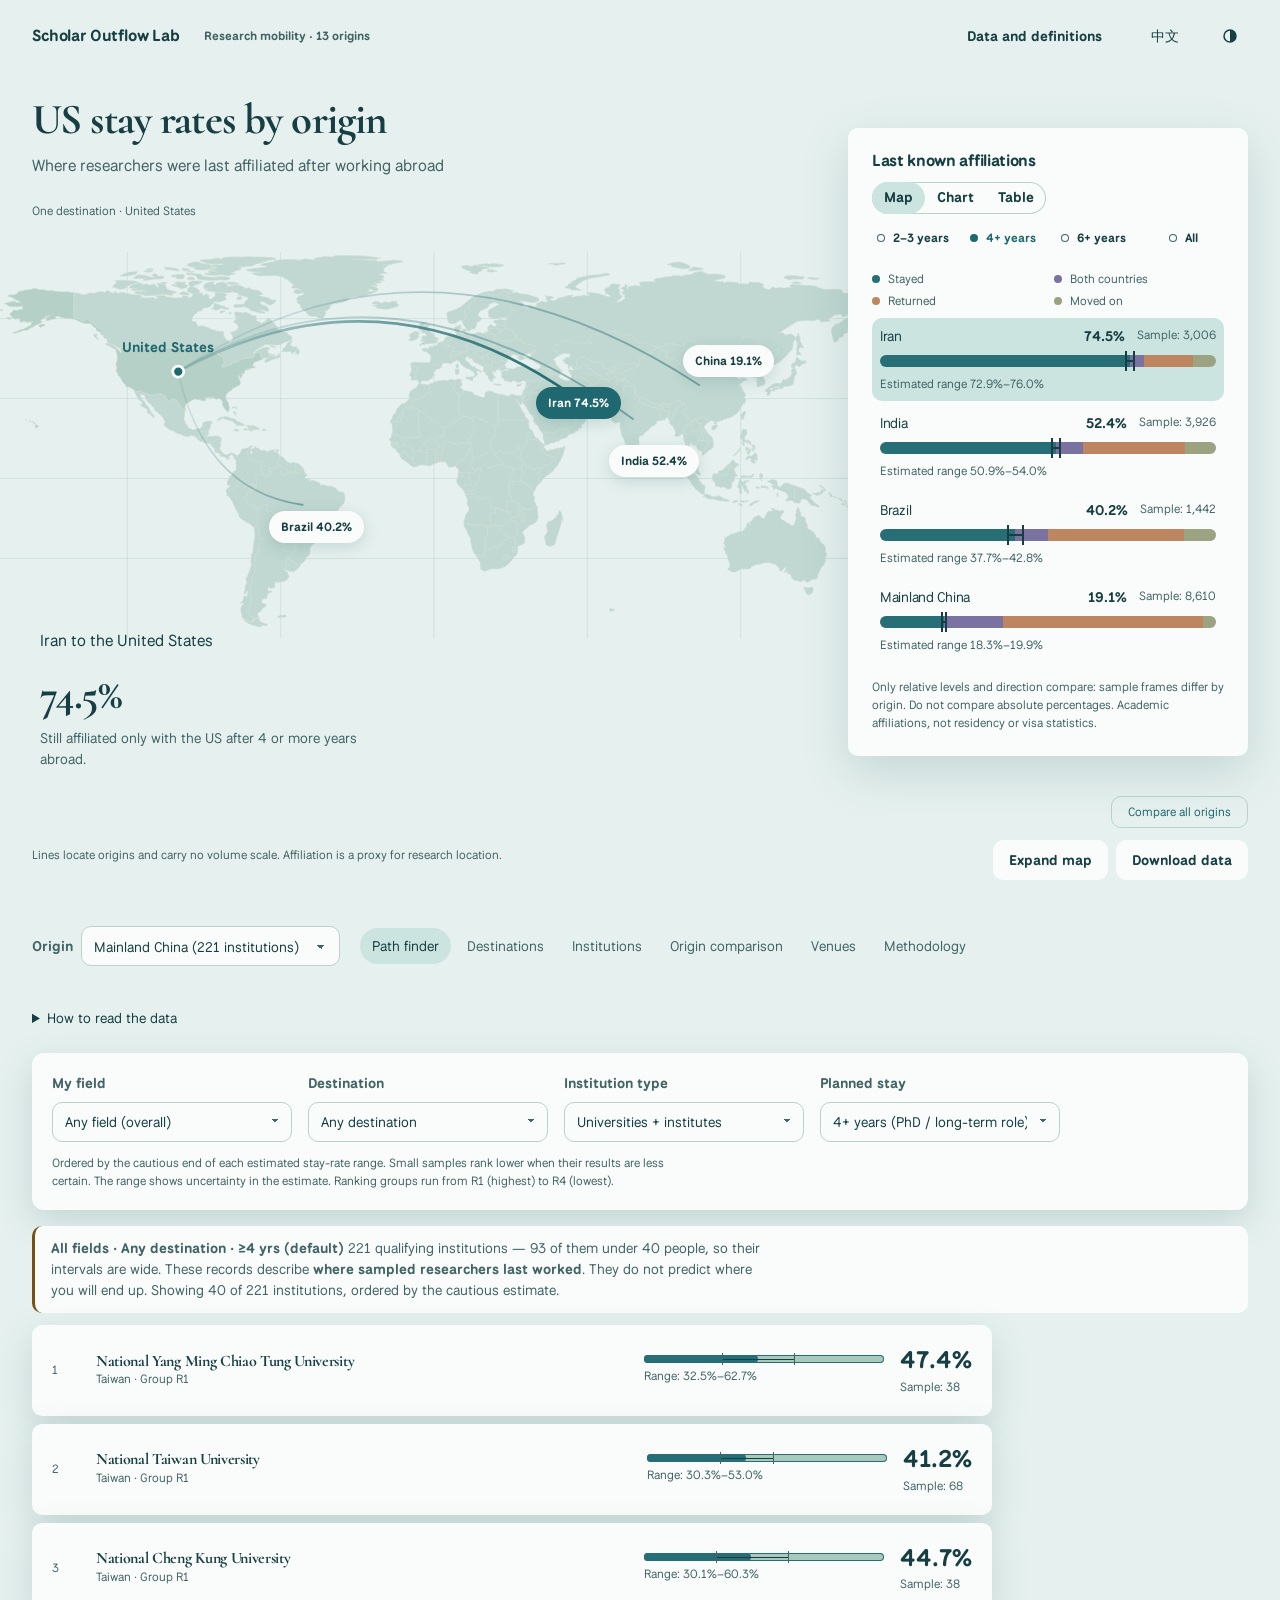
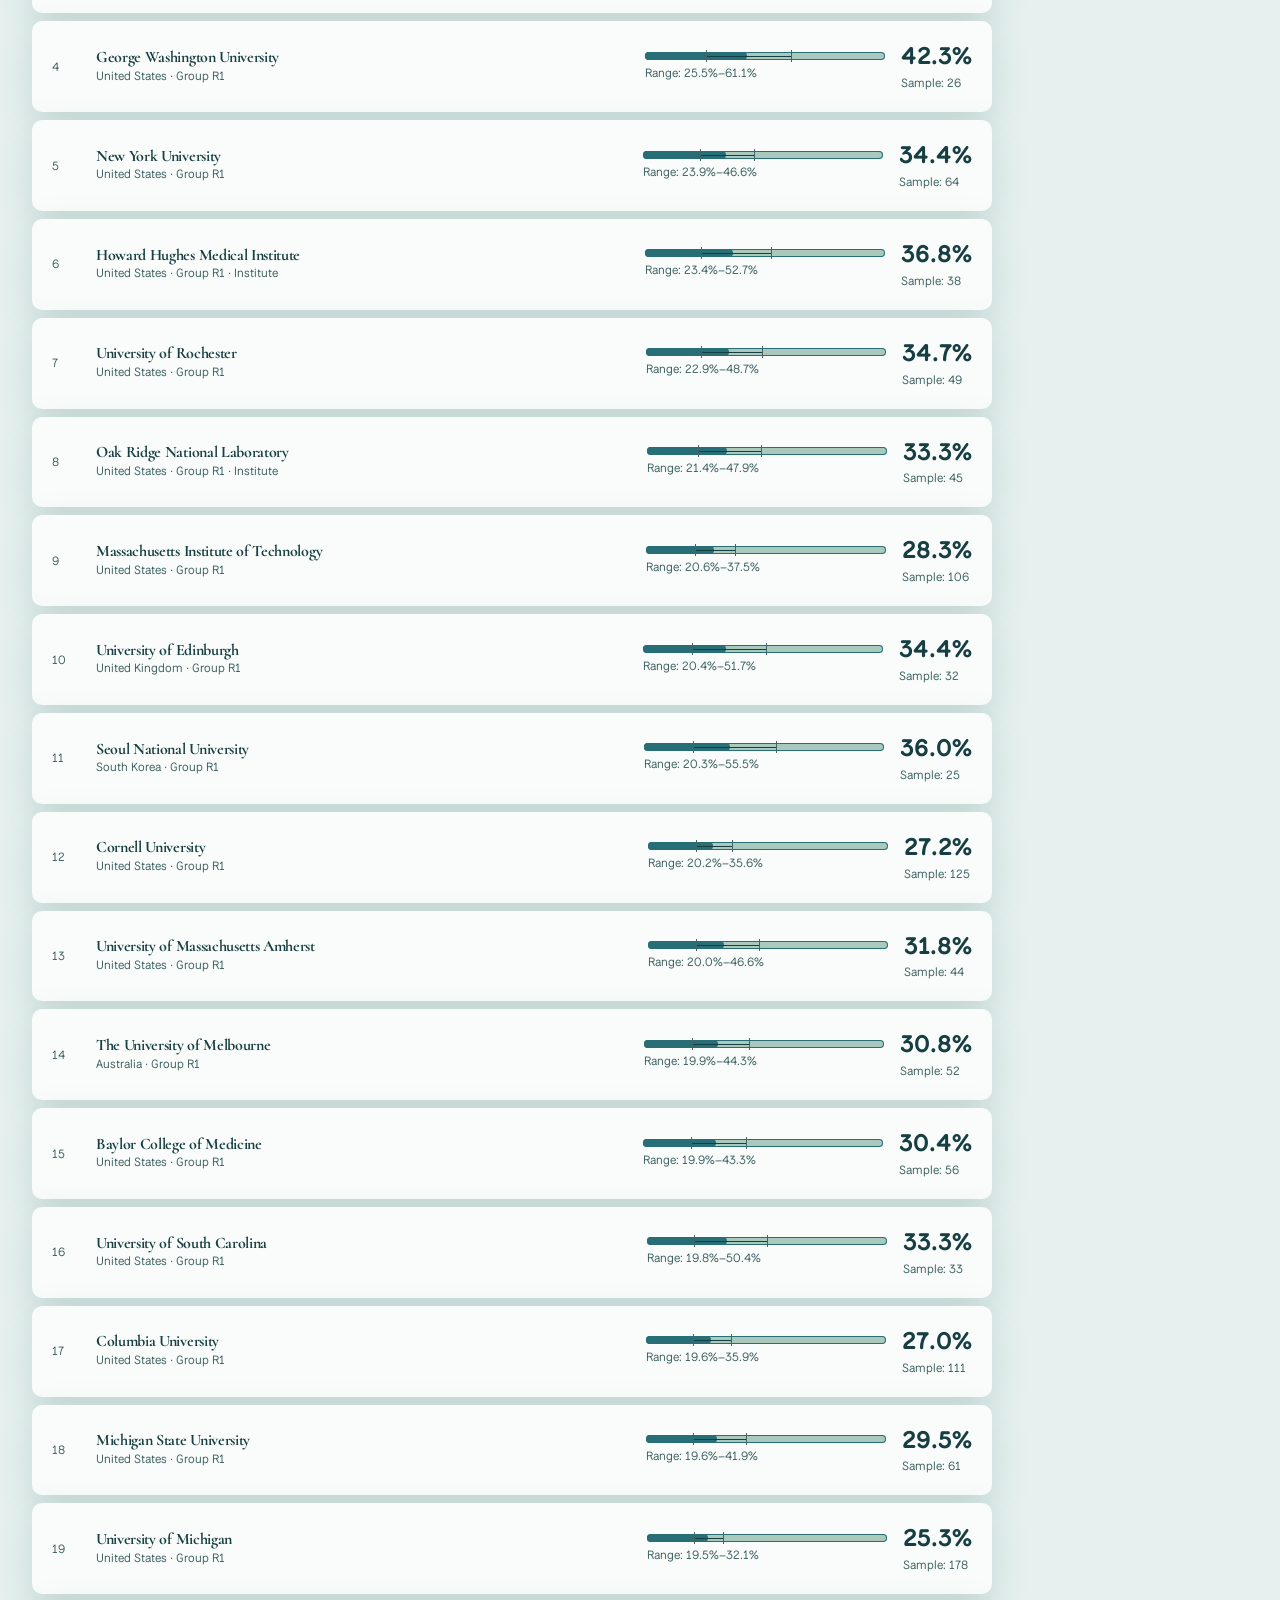
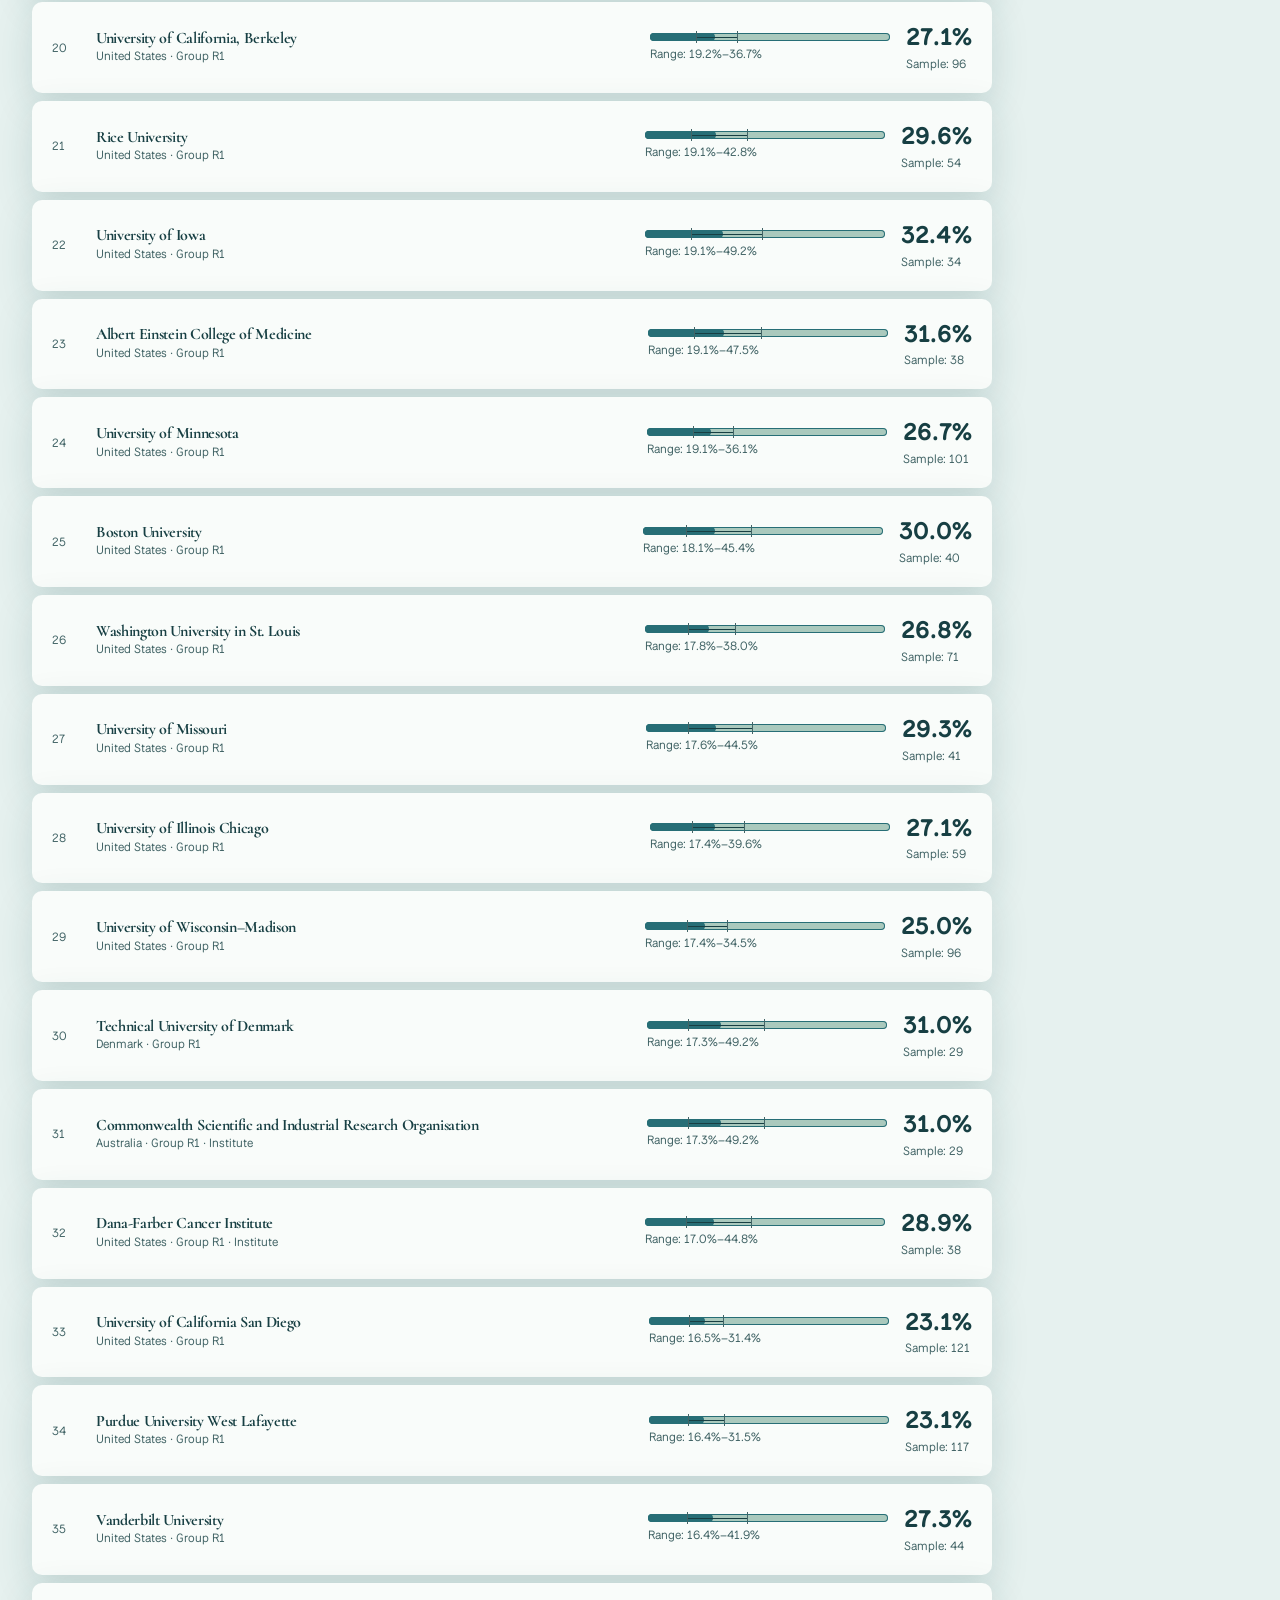
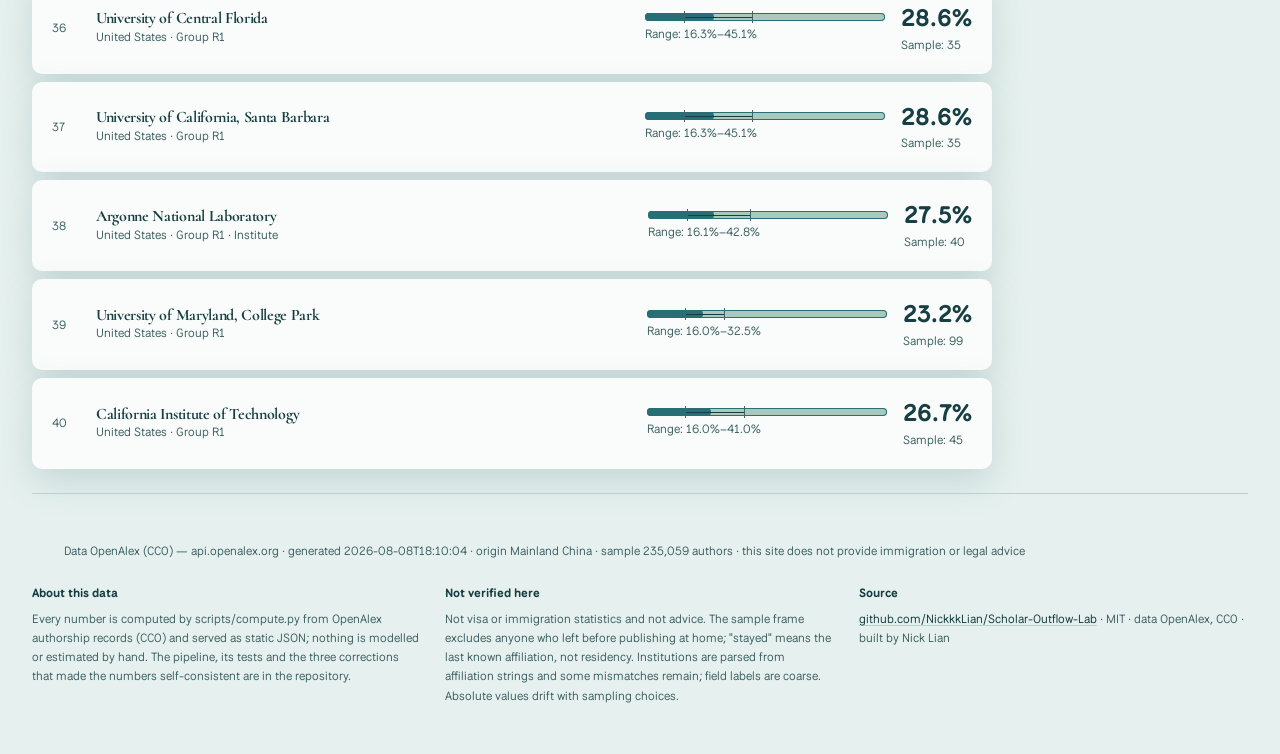
==== commit 20412db9: "Clarify research labels and compact data layouts Explain ranking groups, show interval tracks, and k" ====
--- a/index.html
+++ b/index.html
@@ -8,10 +8,10 @@
 <meta name="theme-color" content="#e6f1ef" media="(prefers-color-scheme: light)">
 <meta name="theme-color" content="#102b30" media="(prefers-color-scheme: dark)">
 <title>Scholar Outflow Lab · Where home-grown researchers end up</title>
-<link rel="icon" href="favicon.svg?v=3.1.0" type="image/svg+xml">
-<link rel="apple-touch-icon" href="apple-touch-icon.png?v=3.1.0">
-<link rel="stylesheet" href="fonts.css?v=3.1.0">
-<link rel="stylesheet" href="design-tokens.css?v=3.1.0">
+<link rel="icon" href="favicon.svg?v=3.2.0" type="image/svg+xml">
+<link rel="apple-touch-icon" href="apple-touch-icon.png?v=3.2.0">
+<link rel="stylesheet" href="fonts.css?v=3.2.0">
+<link rel="stylesheet" href="design-tokens.css?v=3.2.0">
 <style>
 /* Scholar Outflow Lab — consumes design tokens only (design-tokens.css). */
 /* ===== Fallback faces: until the web fonts load (or if they never do), system fonts are scaled to the measured widths so line lengths and column widths do not jump ===== */
@@ -279,7 +279,7 @@
 @media (pointer:coarse){.origin-pick select{height:var(--touch-min)}}   /* the origin picker was 30px tall beside 44px neighbours */
 /* ===== end of family layer v3.1 ===== */
 </style>
-<link rel="stylesheet" href="atlas.css?v=3.1.0">
+<link rel="stylesheet" href="atlas.css?v=3.2.0">
 </head>
 <body>
 
@@ -375,8 +375,9 @@
       <input type="search" id="f-q" />
       <span class="muted small" id="inst-count"></span>
     </div>
+    <p class="data-guide" id="inst-guide"></p>
     <div id="inst-coverage"></div>
-    <div style="overflow-x:auto">
+    <div id="inst-table" style="overflow-x:auto">
       <table>
         <thead><tr>
           <th data-sort="rank">#</th>
@@ -413,6 +414,7 @@
       <input type="search" id="v-q" />
       <span class="muted small" id="venue-count"></span>
     </div>
+    <p class="data-guide" id="venue-guide"></p>
     <div id="venue-wrap"></div>
   </section>
 
@@ -434,8 +436,8 @@
   <div class="panel" role="dialog" aria-modal="true" aria-labelledby="drawer-title"><button class="close" data-close id="drawer-close"></button><div id="drawer-body"></div></div>
 </div>
 
-<script src="appearance.js?v=3.1.0"></script>
-<script src="map.js?v=3.1.0"></script>
+<script src="appearance.js?v=3.2.0"></script>
+<script src="map.js?v=3.2.0"></script>
 <script>
 /* ── i18n ─────────────────────────────────────────────────────────────
    Default is English; the toggle persists in localStorage.
@@ -516,9 +518,9 @@
   fLede:'Researchers who started publishing at home, then spent 4+ years in the US. Stay rate: final affiliations include the US but not the origin country.',
   fLimit:'Only relative levels and direction compare: sample frames differ by origin. Do not compare absolute percentages. Academic affiliations, not residency or visa statistics.',
   fWhole:'Four final-affiliation outcomes · one whole = 100%',
-  fOut:{stay:'Stayed · destination, no origin',dual:'Dual · destination + origin',ret:'Returned · origin, no destination',onward:'Onward · neither; third country'},
+  fOut:{stay:'Stayed · destination, no origin',dual:'Both countries · destination + origin',ret:'Returned · origin, no destination',onward:'Onward · neither; third country'},
   fCta:'Compare all origins', fLoading:'Loading the four origins…', fFail:m=>`The headline figures could not be loaded (${m}). The rest of the page does not depend on them.`, tryAgain:'Try again',
-  cmpChartTitle:(dest,s)=>`Stay rate in ${dest} by starting country · ${s}`, cmpChartDest:'Destination', cmpChartAxis:'Bar: stay rate. Whisker: 95% confidence interval. Sorted by stay rate.',
+  cmpChartTitle:(dest,s)=>`Stay rate in ${dest} by starting country · ${s}`, cmpChartDest:'Destination', cmpChartAxis:'The bar shows the stay rate. The line shows its estimated range (95% confidence interval): wider means less certain. Ordered by stay rate.',
   hAboutT:'About this data', hAbout:'Every number is computed by scripts/compute.py from OpenAlex authorship records (CC0) and served as static JSON; nothing is modelled or estimated by hand. The pipeline, its tests and the three corrections that made the numbers self-consistent are in the repository.',
   hNvT:'Not verified here', hNv:'Not visa or immigration statistics and not advice. The sample frame excludes anyone who left before publishing at home; "stayed" means the last known affiliation, not residency. Institutions are parsed from affiliation strings and some mismatches remain; field labels are coarse. Absolute values drift with sampling choices.',
   hSrcT:'Source', hSrc:'MIT · data OpenAlex, CC0 · built by Nick Lian',
@@ -533,15 +535,13 @@
   loading:'Loading data…', loadFail:(m)=>`Failed to load data: ${m} (serve over http locally, e.g. python3 -m http.server)`,
   cmpFail:(names,m)=>`Could not load ${names} (${m}). The table compares every origin, so it waits for all of them.`,
   strata:{short:'2–3 yrs (mostly visiting)',long:'≥4 yrs (default)',long6:'≥6 yrs',all:'Any length'},
-  out:{stay:'Stayed',dual:'Dual',ret:'Returned',onward:'Onward'},
-  legend:{stay:'Stayed (final affiliation only in destination)',dual:'Dual (both sides)',ret:'Returned (only origin)',onward:'Onward (third country)'},
+  out:{stay:'Stayed',dual:'Both countries',ret:'Returned',onward:'Onward'},
+  legend:{stay:'Stayed (final affiliation only in destination)',dual:'Both countries (origin and destination)',ret:'Returned (only origin)',onward:'Onward (third country)'},
   stayLen:'Stay length',
   lMField:'My field', lMCountry:'Destination', lMKind:'Institution type', lMStratum:'Planned stay',
   kindOpts:['Universities + institutes','Universities only','Institutes only'],
   mStratumOpts:{long:'4+ years (PhD / long-term role)',long6:'6+ years (putting down roots)',short:'2–3 years (visiting / joint program)',all:'Any length'},
-  askNote:`Ranked by the <b>lower bound of the 95% CI on the stay rate</b>, not the raw rate —
-    40% of a 25-person sample doesn't hold up, and ranking by the bound lets it sink on its own.
-    <b>Sample sizes are printed; read them.</b>`,
+  askNote:`Ordered by the cautious end of each estimated stay-rate range. Small samples rank lower when their results are less certain. The range shows uncertainty in the estimate. Ranking groups run from R1 (highest) to R4 (lowest).`,
   anyDest:'Any destination', anyFieldOverall:'Any field (overall)',
   allCountries:'All countries/regions', allFields:'All fields',
   fKindLbl:'Institution type', fCountryLbl:'Country or region', fFieldLbl:'Field', vFieldLbl:'Field', vTypeLbl:'Venue type',
@@ -549,8 +549,8 @@
   instCount:n=>n === 1 ? '1 institution' : `${n} institutions`, venueCount:(n,total)=>n < total ? `${n} of ${total.toLocaleString('en')} venues` : n === 1 ? '1 venue' : `${n} venues`,
   instEmptyT:'No institutions match.', instEmpty:'Loosen the filters, or try another stay-length stratum.', clearFilters:'Clear filters',
   venueEmptyT:'No venues match.', venueEmpty:'Loosen the field, type or search filter.',
-  th:{name:'Institution',country:'Country/Region',stay:'Stay rate',ci:'95% CI',dual:'Dual',ret:'Returned',n:'n'},
-  smallN:' · small n',
+  th:{name:'Institution',country:'Country/Region',stay:'Stay rate',ci:'Estimated range',dual:'Both countries',ret:'Returned',n:'Researchers'},
+  smallN:' · small sample',
   noCountriesT:'No destination to show.', noCountries:'No destination country has enough sample in this stratum.', showDefaultStratum:'Show ≥4 yrs (default)',
   instituteTag:'Institute',
   vTypeOpts:['Journals + conferences','Journals only','Conferences only'],
@@ -579,16 +579,16 @@
   matchNoneT:'No institution clears the sample-size floor for this combination.',
   matchNone:'Showing nothing is deliberate — inventing a number would be the dishonest option. Widen the field or destination and retry.',
   matchWiden:'Any field, any destination',
-  matchShown:(shown,n)=>`Showing the first ${shown} of ${n}, ranked by the lower end of the stay-rate interval.`,
+  matchShown:(shown,n)=>`Showing ${shown} of ${n} institutions, ordered by the cautious estimate.`,
   matchSummary:(f,c,s,n,thin)=>`<b>${esc(f)} · ${esc(c)} · ${esc(s)}</b>
     ${n === 1 ? '1 qualifying institution' : n + ' qualifying institutions'}${thin ? ` — ${thin} of them under 40 people, so their intervals are wide` : ''}.
-    These are <b>historical outcome distributions for people like this</b> — not your personal odds, and not immigration advice.`,
+    These records describe <b>where sampled researchers last worked</b>. They do not predict where you will end up.`,
   fieldScoped:' · field-scoped', stayed:'Stayed',
   drawerClose:'Close',
   secStrata:'Outcomes by length of stay', secField:s=>`By field (current stratum · ${s})`, secFieldPlain:'By field',
   fieldNoSample:'No field reaches the minimum sample size (15) in this stratum, so no numbers are shown.',
-  fieldTh:{field:'Field',stay:'Stayed',ret:'Returned',n:'n'},
-  works:'works indexed by OpenAlex', sources:'Sources', tierRank:(t,r)=>`Tier ${t} · #${r}`,
+  fieldTh:{field:'Field',stay:'Stayed',ret:'Returned',n:'Researchers'},
+  works:'works indexed by OpenAlex', sources:'Sources', tierRank:(t,r)=>`Group ${t} · #${r}`,
   foot:(d)=>`Data ${esc(d.meta.source)} · generated ${esc(d.meta.generated_at)} · ` +
     `origin ${esc(d.meta.origin_name_disp)} · sample ${d.meta.sampled_authors.toLocaleString()} authors · ` +
     `this site does not provide immigration or legal advice`,
@@ -604,7 +604,7 @@
   fWhole:'四种末位署名去向 · 合计 100%',
   fOut:{stay:'留下 · 有目的国、无来源国',dual:'双挂 · 目的国与来源国',ret:'回流 · 有来源国、无目的国',onward:'转道 · 两国均无、在第三国'},
   fCta:'对比全部起点', fLoading:'正在载入四个起点的数据…', fFail:m=>`核心数字载入失败（${m}）。页面其余部分不受影响。`, tryAgain:'重试',
-  cmpChartTitle:(dest,s)=>`${dest} 的留下率 · 按起点 · ${s}`, cmpChartDest:'目的国', cmpChartAxis:'实心条：留下率。须线：95% 置信区间。按留下率排序。',
+  cmpChartTitle:(dest,s)=>`${dest} 的留下率 · 按起点 · ${s}`, cmpChartDest:'目的国', cmpChartAxis:'实心条表示留下率，横线表示估计范围（95% 置信区间）；范围越宽，结果越不确定。按留下率排序。',
   hAboutT:'关于这些数据', hAbout:'每个数字都由 scripts/compute.py 从 OpenAlex 署名记录（CC0）算出，以静态 JSON 提供；没有人工估算或建模。流水线、测试与让数字自洽的三处口径修正都在仓库里。',
   hNvT:'这里没有核实的', hNv:'不是签证或移民统计，也不构成建议。样本框不含本科即出国、在国内没发过论文的人；「留下」指最后已知任职机构，不等于居留身份。机构从署名字符串解析，仍有错配；学科标签很粗。绝对值随口径漂移。',
   hSrcT:'来源', hSrc:'MIT · 数据 OpenAlex，CC0 · Nick Lian 制作',
@@ -618,22 +618,21 @@
   loading:'载入数据中…', loadFail:(m)=>`数据载入失败：${m}（本地需用 http 打开，例如 python3 -m http.server）`,
   cmpFail:(names,m)=>`${names} 的数据没载入（${m}）。这张表要比较所有起点，所以会等它们都到齐。`,
   strata:{short:'2–3 年（多为访问）',long:'≥4 年（默认）',long6:'≥6 年',all:'不限'},
-  out:{stay:'留下',dual:'双挂',ret:'回流',onward:'转道'},
-  legend:{stay:'留下（末位只在目的国）',dual:'双挂（两边都挂）',ret:'回流（末位只在来源国）',onward:'转道（去了第三国）'},
+  out:{stay:'留下',dual:'两国任职',ret:'回流',onward:'转道'},
+  legend:{stay:'留下（末位只在目的国）',dual:'两国任职（来源国和目的国）',ret:'回流（末位只在来源国）',onward:'转道（去了第三国）'},
   stayLen:'停留时长',
   lMField:'我的学科', lMCountry:'想去', lMKind:'机构类型', lMStratum:'打算待',
   kindOpts:['高校 + 研究所','只看高校','只看研究所'],
   mStratumOpts:{long:'4 年以上（读博/长期职位）',long6:'6 年以上（长期扎根）',short:'2–3 年（访问/联培）',all:'不限'},
-  askNote:`按「留下率的 95% 置信下界」排序，不是按原始比率——
-    25 人样本里的 40% 站不住脚，按下界排它自己会掉下去。<b>样本量一并列出，请自己看清楚。</b>`,
+  askNote:`按留下率估计范围中较谨慎的一端排序。样本少、结果不确定时，排名会降低。范围表示估计的不确定程度。机构分组从 R1（最高）到 R4（最低）。`,
   anyDest:'不限目的地', anyFieldOverall:'不限学科（看整体）',
   allCountries:'全部国家/地区', allFields:'全部学科',
   fKindLbl:'机构类型', fCountryLbl:'国家/地区', fFieldLbl:'学科', vFieldLbl:'学科', vTypeLbl:'期刊或会议',
   searchInst:'搜校名…', searchVenue:'搜刊名/出版方…',
-  instCount:n=>`${n} 所`, venueCount:(n,total)=>n < total ? `${total} 本中的前 ${n} 本` : `${n} 本`,
+  instCount:n=>`${n} 所`, venueCount:(n,total)=>n < total ? `${total.toLocaleString('en-US')} 本中的前 ${n.toLocaleString('en-US')} 本` : `${n} 本`,
   instEmptyT:'没有符合条件的机构。', instEmpty:'放宽筛选，或换一个停留时长分层试试。', clearFilters:'清空筛选',
   venueEmptyT:'没有符合条件的期刊会议。', venueEmpty:'放宽学科、类型或搜索条件。',
-  th:{name:'机构',country:'国家/地区',stay:'留下率',ci:'95% 区间',dual:'双挂',ret:'回流',n:'样本'},
+  th:{name:'机构',country:'国家/地区',stay:'留下率',ci:'估计范围',dual:'两国任职',ret:'回流',n:'研究者人数'},
   smallN:' · 样本少',
   noCountriesT:'没有可显示的目的国。', noCountries:'该分层下没有样本量足够的目的国。', showDefaultStratum:'看 ≥4 年（默认）',
   instituteTag:'研究所',
@@ -661,16 +660,16 @@
   matchNoneT:'这个组合下没有样本量达标的机构。',
   matchNone:'样本不够就不出分，是刻意的——硬凑一个数出来才是骗人。放宽学科或目的地再试。',
   matchWiden:'任意学科、任意目的地',
-  matchShown:(shown,n)=>`只列出前 ${shown} 所（共 ${n} 所），按留下率区间的下限排序。`,
+  matchShown:(shown,n)=>`显示 ${n} 所中的前 ${shown} 所，按较谨慎的估计排序。`,
   matchSummary:(f,c,s,n,thin)=>`<b>${esc(f)} · ${esc(c)} · ${esc(s)}</b>
     共 ${n} 所达标机构${thin ? `，其中 ${thin} 所样本不足 40 人，区间会很宽` : ''}。
-    这里给的是<b>历史上同类人群的去向分布</b>，不是你个人的成功概率，更不是移民建议。`,
+    这里记录的是<b>样本中研究者最后在哪里任职</b>，不能预测你个人的去向。`,
   fieldScoped:' · 已按学科细分', stayed:'留下',
   drawerClose:'关闭',
   secStrata:'各停留时长下的去向', secField:s=>`按学科（当前分层 · ${s}）`, secFieldPlain:'按学科',
   fieldNoSample:'该分层下没有学科达到最小样本量（15 人），不出分。',
-  fieldTh:{field:'学科',stay:'留下',ret:'回流',n:'n'},
-  works:'OpenAlex 收录论文', sources:'来源', tierRank:(t,r)=>`Tier ${t} · 第 ${r} 位`,
+  fieldTh:{field:'学科',stay:'留下',ret:'回流',n:'研究者人数'},
+  works:'OpenAlex 收录论文', sources:'来源', tierRank:(t,r)=>`分组 ${t} · 第 ${r} 位`,
   foot:(d)=>`数据 ${esc(d.meta.source)} · 生成于 ${esc(d.meta.generated_at)} · ` +
     `起点 ${esc(d.meta.origin_name_disp)} · 样本 ${d.meta.sampled_authors.toLocaleString()} 人 · ` +
     `本站不提供移民/法律建议`,
@@ -690,6 +689,7 @@
            mField:'', mCountry:'', mKind:'', mStratum:'long',
            vField:'', vType:'', vQ:'', vSortKey:'h', vSortDir:-1, cSortKey:null, cSortDir:0};
 const OUT_KEYS = [['stay','var(--o-stay)'],['dual','var(--o-dual)'],['ret','var(--o-ret)'],['onward','var(--o-onward)']];
+const sampleSize = n => LANG==='en' ? 'Sample: '+n.toLocaleString('en-US') : '样本：'+n.toLocaleString('en-US')+' 人';
 const pc = v => v==null ? '—' : (v*100).toFixed(1)+'%';
 const esc = s => String(s).replace(/[&<>"]/g, c => ({'&':'&amp;','<':'&lt;','>':'&gt;','"':'&quot;'}[c]));
 // meta.origin_name arrives in English from the data files; display per language.
@@ -714,11 +714,20 @@
   return `<div class="bar">${parts}</div><div class="bar-k">${keys}</div>`;
 }
 
+function fitTables() {
+  for (const table of document.querySelectorAll('table[data-layout]')) {
+    if (!table.checkVisibility()) continue;
+    table.classList.remove('as-records');
+    const region=table.parentElement;
+    const phoneRecords=(innerWidth<=700 && table.dataset.layout==='records') || (table.closest('#v-inst') && region.clientWidth<900);
+    table.classList.toggle('as-records',phoneRecords || table.scrollWidth>region.clientWidth+1);
+  }
+}
 function recordsForTables(container) {
   container.querySelectorAll('table').forEach(table => {
     const headings = [...(table.tHead?.rows[0]?.cells || [])].map(cell => {
       const label = cell.textContent.trim();
-      return label === '#' ? (LANG === 'en' ? 'Tier' : '分档') : label;
+      return label === '#' ? (LANG === 'en' ? 'Ranking group' : '排名分组') : label;
     });
     table.dataset.layout = headings.length > 3 ? 'records' : 'columns';
     for (const row of table.tBodies[0]?.rows || []) {
@@ -734,6 +743,7 @@
       });
     }
   });
+  fitTables();
 }
 
 function renderCountries(){
@@ -747,7 +757,7 @@
   g.innerHTML = rows.map(({c,s}) => `
     <div class="c-card">
       <div class="c-head"><h2>${esc(country(c.cc, c.name))}</h2>
-        <span class="n">n=${s.n}${s.n < 150 ? t('smallN') : ''}</span></div>
+        <span class="n">${sampleSize(s.n)}${s.n < 150 ? t('smallN') : ''}</span></div>
       ${stackBar(s)}
     </div>`).join('');
   if(!rows.length){ const p = document.createElement('p'); p.className = 'muted';
@@ -856,6 +866,7 @@
   const holder = document.getElementById('inst-coverage');
   if(holder) holder.innerHTML = coverageNote();
   document.getElementById('inst-empty').hidden = rows.length > 0;
+  document.getElementById('inst-table').hidden = !rows.length;
   document.getElementById('inst-body').innerHTML = rows.map(({it,s}) => {
     const ci = s.stay_ci || [0,0];
     return `<tr data-id="${it.id}" tabindex="0">
@@ -868,7 +879,7 @@
         <u style="left:${ci[0]*100}%;width:${Math.max((ci[1]-ci[0])*100,1)}%"></u></div></td>
       <td class="num mono hide-s">${pc(s.dual)}</td>
       <td class="num mono hide-s">${pc(s.ret)}</td>
-      <td class="num mono">${s.n}</td>
+      <td class="num mono">${s.n.toLocaleString('en-US')}</td>
     </tr>`;
   }).join('');
   recordsForTables(document.getElementById('v-inst'));
@@ -881,7 +892,7 @@
     const s = it.strata[k];
     if(!s || !s.n) return '';
     return `<div style="margin:12px 0">
-      <div class="c-head"><span class="small"><b>${t('strata')[k]}</b></span><span class="n">n=${s.n}</span></div>
+      <div class="c-head"><span class="small"><b>${t('strata')[k]}</b></span><span class="n">${sampleSize(s.n)}</span></div>
       ${stackBar(s)}</div>`;
   }).join('');
   const fl = (it.fields || {})[S.stratum] || [];
@@ -890,7 +901,7 @@
     <table><thead><tr><th>${t('fieldTh').field}</th><th class="num">${t('fieldTh').stay}</th><th class="num">${t('fieldTh').ret}</th><th class="num">${t('fieldTh').n}</th></tr></thead>
     <tbody>${fl.map(f => `<tr style="cursor:default"><td>${esc(field(f.field))}</td>
       <td class="num mono">${pc(f.stay)}</td><td class="num mono">${pc(f.ret)}</td>
-      <td class="num mono">${f.n}</td></tr>`).join('')}</tbody></table>` : `
+      <td class="num mono">${f.n.toLocaleString('en-US')}</td></tr>`).join('')}</tbody></table>` : `
     <div class="sec-t">${t('secFieldPlain')}</div>
     <p class="small muted">${t('fieldNoSample')}</p>`;
   document.getElementById('drawer-body').innerHTML = `
@@ -908,6 +919,7 @@
   if(!document.getElementById('drawer').classList.contains('open')) drawerOpener = document.activeElement;
   S.openInst = id;
   document.getElementById('drawer').classList.add('open');
+  fitTables();
   pageParts().forEach(el => { el.inert = true; });
   syncHash();
   document.getElementById('drawer-close').focus();
@@ -959,16 +971,16 @@
       <span class="m-rank">${i+1}</span>
       <div class="m-main">
         <h3>${esc(r.it.name)}</h3>
-        <div class="muted small">${esc(country(r.it.cc, r.it.country))} · Tier ${r.it.tier}${
+        <div class="muted small">${esc(country(r.it.cc, r.it.country))} · ${LANG==='en'?'Group':'分组'} ${r.it.tier}${
           r.it.kind === 'inst' ? ` · ${t('instituteTag')}` : ''}${r.scoped ? t('fieldScoped') : ''}</div>
       </div>
       <div class="match-measure"><div class="sbar">
         <i style="width:${(r.s.stay||0)*100}%"></i>
         <u style="left:${ci[0]*100}%;width:${Math.max((ci[1]-ci[0])*100,1)}%"></u></div>
-        <div class="muted small mono" style="margin-top:4px">95% ${pc(ci[0])}–${pc(ci[1])}</div>
+        <div class="muted small mono" style="margin-top:4px">${LANG==='en'?'Range':'范围'}: ${pc(ci[0])}–${pc(ci[1])}</div>
       </div>
       <div class="m-num"><div class="big">${pc(r.s.stay)}</div>
-        <div class="sub">${t('stayed')} · n=${r.s.n}</div></div>
+        <div class="sub">${sampleSize(r.s.n)}</div></div>
     </div>`;
   }).join('');
 }
@@ -1085,7 +1097,7 @@
     <tbody>${shown.map(r => `<tr style="cursor:default">
       <td>${esc(country(r.dc, r.name))}</td>
       ${r.cells.map(c => c ? `<td class="num"><span class="cmp-hi">${pc(c.stay)}</span>
-        <div class="cmp-n">n=${c.n}</div></td>` : '<td class="num muted">—</td>').join('')}
+        <div class="cmp-n">${sampleSize(c.n)}</div></td>` : '<td class="num muted">—</td>').join('')}
       <td class="num hide-s cmp-gap">${(r.gap*100).toFixed(0)} pt</td>
     </tr>`).join('')}</tbody></table></div>`;
   recordsForTables(document.getElementById('cmp-wrap'));
@@ -1126,9 +1138,9 @@
     return us && us.strata[S.stratum] ? {cc, name: originName(d.meta), s: us.strata[S.stratum]} : null;
   }).filter(Boolean).sort((a,b) => b.s.stay - a.s.stay);
   grid.innerHTML = rows.map(r => `<div class="f-row" data-origin="${r.cc}" tabindex="0" role="button">
-      <div class="f-label"><h2>${esc(r.name)}</h2><b class="mono">${pc(r.s.stay)} <small>n = ${r.s.n.toLocaleString()}</small></b></div>
-      <div class="bar" role="img" aria-label="${esc(r.name)}: ${OUT_KEYS.map(([k]) => t('out')[k] + ' ' + pc(r.s[k])).join(', ')}; n = ${r.s.n}; 95% CI ${r.s.stay_ci ? r.s.stay_ci.map(pc).join('–') : '—'}">${OUT_KEYS.map(([k,c]) => `<span title="${t('out')[k]} ${pc(r.s[k])}" style="width:${r.s[k]*100}%;background:${c}"></span>`).join('')}</div>
-      <div class="cmp-n">95% CI ${r.s.stay_ci ? r.s.stay_ci.map(pc).join('–') : '—'}</div>
+      <div class="f-label"><h2>${esc(r.name)}</h2><b class="mono">${pc(r.s.stay)} <small>${sampleSize(r.s.n)}</small></b></div>
+      <div class="bar" role="img" aria-label="${esc(r.name)}: ${OUT_KEYS.map(([k]) => t('out')[k] + ' ' + pc(r.s[k])).join(', ')}; ${sampleSize(r.s.n)}; ${t('th').ci} ${r.s.stay_ci ? r.s.stay_ci.map(pc).join('–') : '—'}">${OUT_KEYS.map(([k,c]) => `<span title="${t('out')[k]} ${pc(r.s[k])}" style="width:${r.s[k]*100}%;background:${c}"></span>`).join('')}</div>
+      <div class="cmp-n">${t('th').ci} ${r.s.stay_ci ? r.s.stay_ci.map(pc).join('–') : '—'}</div>
     </div>`).join('') + `<div class="f-axis" aria-hidden="true">${[0,25,50,75,100].map(v => `<span>${v}%</span>`).join('')}</div>`;
   if(typeof renderAtlas === 'function') renderAtlas(rows);
   if(focusedOrigin) grid.querySelector('[data-origin="'+CSS.escape(focusedOrigin)+'"]')?.focus();
@@ -1149,8 +1161,8 @@
     ${items.map(({o, c}) => {
       const lo = c.stay_ci ? c.stay_ci[0] : c.stay, hi = c.stay_ci ? c.stay_ci[1] : c.stay;
       return `<div class="ci-row"><span class="who">${esc(country(o.cc, o.name))}</span>
-        <span class="ci-track" style="--stay:${c.stay*100}%;--interval-end:${hi*100}%" role="img" aria-label="${esc(country(o.cc, o.name))}: ${pc(c.stay)}, 95% CI ${pc(lo)} to ${pc(hi)}, n ${c.n}"><i style="left:0;width:${c.stay*100}%"></i><u style="left:${lo*100}%;width:${Math.max((hi-lo)*100, 0.4)}%"></u>
-          <span class="ci-val">${pc(c.stay)}<small>n=${c.n.toLocaleString()}</small></span></span></div>`;
+        <span class="ci-track" style="--stay:${c.stay*100}%;--interval-end:${hi*100}%" role="img" aria-label="${esc(country(o.cc, o.name))}: ${pc(c.stay)}, ${t('th').ci} ${pc(lo)} to ${pc(hi)}, ${sampleSize(c.n)}"><i style="left:0;width:${c.stay*100}%"></i><u style="left:${lo*100}%;width:${Math.max((hi-lo)*100, 0.4)}%"></u>
+          <span class="ci-val">${pc(c.stay)}<small>${sampleSize(c.n)}</small></span></span></div>`;
     }).join('')}
     <div class="ci-axis" aria-hidden="true"><span></span><span class="ticks">${[0,25,50,75,100].map(v => `<b style="left:${v}%">${v}%</b>`).join('')}</span><span></span></div>
     <p class="ci-cap">${t('cmpChartAxis')}</p>
@@ -1228,7 +1240,7 @@
     <h2>Four mutually exclusive outcomes (sum to 100%)</h2>
     <ul>
       <li><b>Stayed</b> — final known affiliations include the destination, not ${on}</li>
-      <li><b>Dual</b> — both sides. Very common among Chinese researchers (foreign post + home
+      <li><b>Both countries</b> — origin and destination. Very common among Chinese researchers (foreign post + home
           co-appointment); kept separate so it inflates neither side</li>
       <li><b>Returned</b> — only ${on}</li>
       <li><b>Onward</b> — neither; moved to a third country</li>
@@ -1241,16 +1253,15 @@
        and watch the numbers separate — that separation is itself the finding.</p>
 
     <h2>How Tiers are assigned</h2>
-    <p>Institutions are ranked by the <b>lower bound of the 95% CI</b> on the default-stratum stay rate,
-       then cut into quartiles <code>R1</code>–<code>R4</code>. Two deliberate choices:</p>
+    <p>Institutions are ranked by the <b>cautious end of the estimated range (the 95% confidence interval)</b> on the default-stratum stay rate,
+       then divided into four equally sized groups: <code>R1</code> is the highest and <code>R4</code> the lowest. Two deliberate choices:</p>
     <ul>
       <li><b>Percentiles, not absolute cutoffs</b> — absolute values drift with sampling; relative position
           within the same batch is stable.</li>
       <li><b>The bound, not the raw rate</b> — 40% of 25 people versus 30% of 300: the former's true value
-          may be far lower. Ranking by the bound lets small-sample flukes sink on their own, with no extra
-          rules needed.</li>
+          may be far lower. Using the cautious end of the range reduces the influence of small, uncertain samples.</li>
     </ul>
-    <p>Dual counts toward neither side of the ranking — its meaning is inherently ambiguous.</p>
+    <p>Researchers affiliated with both countries count toward neither side of the ranking — its meaning is inherently ambiguous.</p>
 
     <h2>What cross-origin comparison can and cannot tell you</h2>
     <p>The Origin Compare page puts the same destination's stay rates side by side across origins.
@@ -1442,6 +1453,7 @@
     const b = document.getElementById(id); if(b){ b.setAttribute('aria-label', t(key)); b.title = t(key); } });
   document.querySelectorAll('.tab').forEach(b => b.textContent = t('tabs')[b.dataset.view]);
   document.getElementById('notice').innerHTML = '<p>' + t('notice') + '</p>';
+  document.querySelector('.research-notes > summary').textContent = LANG==='en'?'How to read the data':'如何理解这些数据';
   document.getElementById('skip').textContent = t('skip');
   ['hAboutT','hNvT','hSrcT'].forEach(k => document.getElementById({hAboutT:'h-about-t',hNvT:'h-nv-t',hSrcT:'h-src-t'}[k]).textContent = t(k));
   document.getElementById('h-about').textContent = t('hAbout');
@@ -1463,6 +1475,12 @@
   ['l-stratum1','l-stratum2','l-stratum3'].forEach(id => document.getElementById(id).textContent = t('stayLen'));
   document.getElementById('legend').innerHTML = OUT_KEYS.map(([k,c]) =>
     `<span><i style="background:${c}"></i>${t('legend')[k]}</span>`).join('');
+  document.getElementById('inst-guide').textContent = LANG==='en'
+    ? 'Estimated range shows uncertainty in the stay rate (95% confidence interval); wider means less certain. Ranking groups run from R1 (highest) to R4 (lowest), using the cautious end of the range.'
+    : '估计范围表示留下率的不确定程度（95% 置信区间），越宽越不确定。按较谨慎的一端排名，分组从 R1（最高）到 R4（最低）。';
+  document.getElementById('venue-guide').textContent = LANG==='en'
+    ? 'Citation groups within each field: V1 is the highest (top 10%), V2 the next 20%, V3 the next 30%, and V4 the lowest 40%. Groups use the h-index, a measure of how often a venue’s papers have been cited.'
+    : '在同一学科内按论文引用情况分组：V1 最高（前 10%），V2 为接下来的 20%，V3 为接下来的 30%，V4 最低（后 40%）。依据为 h-index，即论文被引用情况的指标。';
   const th = t('th');
   setTh('th-name', th.name);
   setTh('th-country', th.country);
@@ -1473,6 +1491,13 @@
   setTh('th-n', th.n);
   document.getElementById('f-q').placeholder = t('searchInst');
   document.getElementById('inst-empty').replaceChildren(emptyState('instEmptyT', 'instEmpty', clearInstFilters));
+  if(S.venues){
+    const fieldSelect=document.getElementById('v-field');
+    fieldSelect.replaceChildren(...[['',t('allFields')],...S.venues.meta.fields.map(name=>[name,field(name)])].map(([value,label])=>{
+      const option=document.createElement('option');option.value=value;option.textContent=label;return option;
+    }));
+    fieldSelect.value=S.vField;
+  }
   const vt = document.getElementById('v-type'); const vtVal = S.vType;
   vt.innerHTML = ['','journal','conference'].map((v,i) => `<option value="${v}">${t('vTypeOpts')[i]}</option>`).join('');
   vt.value = vtVal;
@@ -1615,7 +1640,7 @@
   document.getElementById('download').textContent = LANG === 'en' ? 'Download data' : '下载数据';
   setMapExpanded(document.getElementById('finding').classList.contains('expanded'));
   document.getElementById('affiliations-title').textContent = LANG === 'en' ? 'Last known affiliations' : '最后已知任职地';
-  document.getElementById('atlas-table').innerHTML = '<div class="table-scroll"><table><thead><tr><th><button data-atlas-sort="name">' + (LANG === 'en' ? 'Origin' : '来源') + '</button></th><th><button data-atlas-sort="stay">' + (LANG === 'en' ? 'Stayed' : '留下') + '</button></th><th><button data-atlas-sort="n">n</button></th></tr></thead><tbody>' + rows.map(row => '<tr><td>' + esc(row.name) + '</td><td>' + pc(row.s.stay) + '</td><td>' + row.s.n.toLocaleString() + '</td></tr>').join('') + '</tbody></table></div>';
+  document.getElementById('atlas-table').innerHTML = '<div class="table-scroll"><table><thead><tr><th><button data-atlas-sort="name">' + (LANG === 'en' ? 'Origin' : '来源') + '</button></th><th><button data-atlas-sort="stay">' + (LANG === 'en' ? 'Stayed' : '留下') + '</button></th><th><button data-atlas-sort="n">' + (LANG === 'en' ? 'Researchers' : '研究者人数') + '</button></th></tr></thead><tbody>' + rows.map(row => '<tr><td>' + esc(row.name) + '</td><td>' + pc(row.s.stay) + '</td><td>' + row.s.n.toLocaleString() + '</td></tr>').join('') + '</tbody></table></div>';
   recordsForTables(document.getElementById('atlas-table'));
   document.getElementById('atlas-table').hidden = atlasMode !== 'table';
   document.getElementById('finding-grid').hidden = atlasMode === 'table';
@@ -1698,6 +1723,7 @@
 
 applyChrome();
 renderFinding();
+window.addEventListener('resize',fitTables);
 Appearance.bindToggle(document.getElementById('theme'));   // ◐ switches light/dark only (appearance.js)
 document.getElementById('definitions-open').onclick = () => {S.view='doc';render();syncHash();};
 document.getElementById('finding-cta').onclick = () => {
--- a/atlas.css
+++ b/atlas.css
@@ -386,3 +386,103 @@
 .atlas.expanded:not([hidden]) ~ * { display:none!important; }
 body:has(.atlas.expanded:not([hidden])) > header,
 body:has(.atlas.expanded:not([hidden])) > .honest { display:none; }
+
+
+/* Review: keep values at the card edge and make uncertainty visible. */
+.m-card { max-width:960px; grid-template-columns:28px minmax(0,1fr) minmax(120px,240px) max-content; }
+.sbar { background:var(--land-destination); box-shadow:inset 0 0 0 1px var(--stayed); }
+.sbar u::after { content:''; position:absolute; inset:50% 0 auto; border-top:1px solid var(--text); }
+#v-inst { width:min(calc(100% - 64px),1050px); }
+#v-inst table { width:100%; }
+.data-guide { max-width:84ch; margin:12px 0 20px; color:var(--muted); font-size:14px; }
+.chart { --ci-val:112px; }
+[style*="overflow-x:auto"],.table-scroll { overflow:visible!important; max-height:none!important; }
+table.as-records { width:100%; max-width:100%; min-width:0!important; table-layout:fixed; }
+table.as-records th,table.as-records td { white-space:normal; overflow:visible; overflow-wrap:anywhere; max-width:none; }
+table.as-records thead th { position:static; }
+  table.as-records,table.as-records tbody { display:block; }
+  table.as-records thead { display:block; margin-bottom:12px; }
+  table.as-records thead tr { display:flex; flex-wrap:wrap; gap:8px; }
+  table.as-records thead th { display:block; height:auto; padding:0; background:transparent; border:0; }
+  table.as-records thead th:not(:has(button)) { display:none; }
+  table.as-records thead th button {
+    display:inline-flex;
+    box-sizing:border-box;
+    padding:8px 12px;
+    height:auto;
+    min-height:36px;
+    background:var(--soft);
+    border-radius:999px;
+    font-size:12px;
+    white-space:normal;
+    text-align:left;
+  }
+  table.as-records thead th.num button { width:auto; justify-content:flex-start; }
+  table.as-records tbody tr {
+    display:block;
+    padding:12px;
+    margin-bottom:12px;
+    border-radius:10px;
+    background:var(--soft);
+  }
+  table.as-records tbody td,table.as-records tbody td.num {
+    display:grid;
+    grid-template-columns:minmax(0,1fr) minmax(0,1.4fr);
+    align-items:start;
+    gap:8px 12px;
+    height:auto;
+    min-height:32px;
+    padding:8px 0;
+    border:0;
+    text-align:left;
+  }
+  table.as-records .cell-label {
+    display:block;
+    font:700 12px/1.5 var(--body);
+    color:var(--muted);
+    overflow-wrap:anywhere;
+  }
+  table.as-records .cell-value {
+    display:block;
+    font-size:14px;
+    line-height:1.5;
+    overflow-wrap:anywhere;
+  }
+
+table.as-records th.hide-s,table.as-records td.hide-s { display:block; }
+table.as-records td.hide-s { display:grid; }
+table.as-records thead th.hide-s:not(:has(button)) { display:none; }
+table.as-records thead th[aria-sort] button { background:var(--accent); color:var(--on-accent); }
+#cmp-wrap table.as-records th:first-child,#cmp-wrap table.as-records td:first-child { position:static; background:transparent; }
+@media(max-width:900px) {
+ .m-card { grid-template-columns:28px minmax(0,1fr) max-content; }
+}
+@media(max-width:700px) {
+ .m-card { grid-template-columns:20px minmax(0,1fr) max-content; }
+ #v-inst { width:calc(100% - 32px); }
+ .chart { --ci-val:100px; }
+ .data-guide { font-size:14px; }
+}
+
+#v-inst table:not(.as-records) { table-layout:fixed; }
+#v-inst th,#v-inst td { padding:12px; white-space:normal; overflow-wrap:anywhere; }
+#v-inst th:nth-child(1) { width:7%; }
+#v-inst th:nth-child(2) { width:28%; }
+#v-inst th:nth-child(3) { width:14%; }
+#v-inst th:nth-child(4) { width:8%; }
+#v-inst th:nth-child(5) { width:12%; }
+#v-inst th:nth-child(6) { width:11%; }
+#v-inst th:nth-child(7) { width:10%; }
+#v-inst th:nth-child(8) { width:10%; }
+#v-inst table.as-records th { width:auto; }
+
+
+th { position:static; }
+
+#v-doc { width:min(calc(100% - 64px),900px); max-width:900px; }
+@media(max-width:700px) { #v-doc { width:calc(100% - 32px); } }
+
+#finding.chart-view .map { opacity:1; }
+#finding.chart-view .map #world-map,#finding.chart-view .map .routes { opacity:.2; }
+
+#v-inst th { overflow-wrap:normal; word-break:normal; }
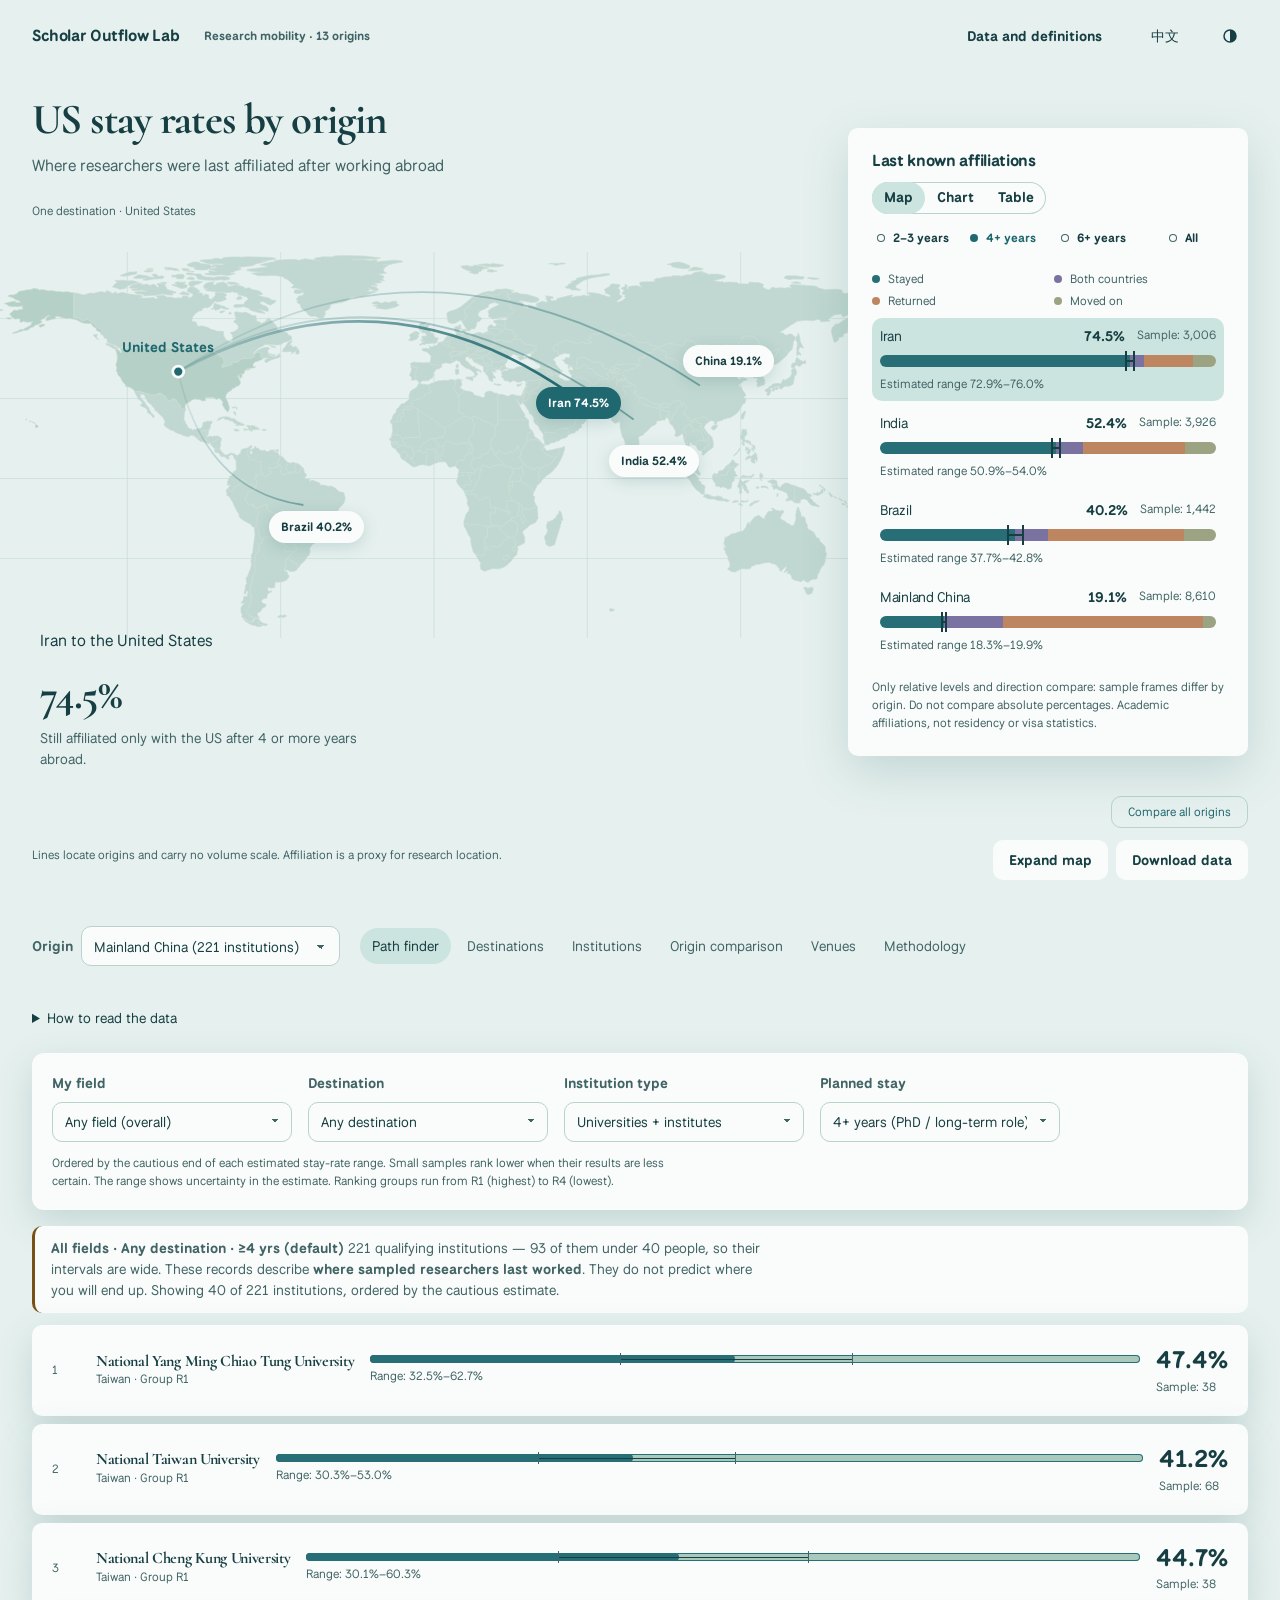
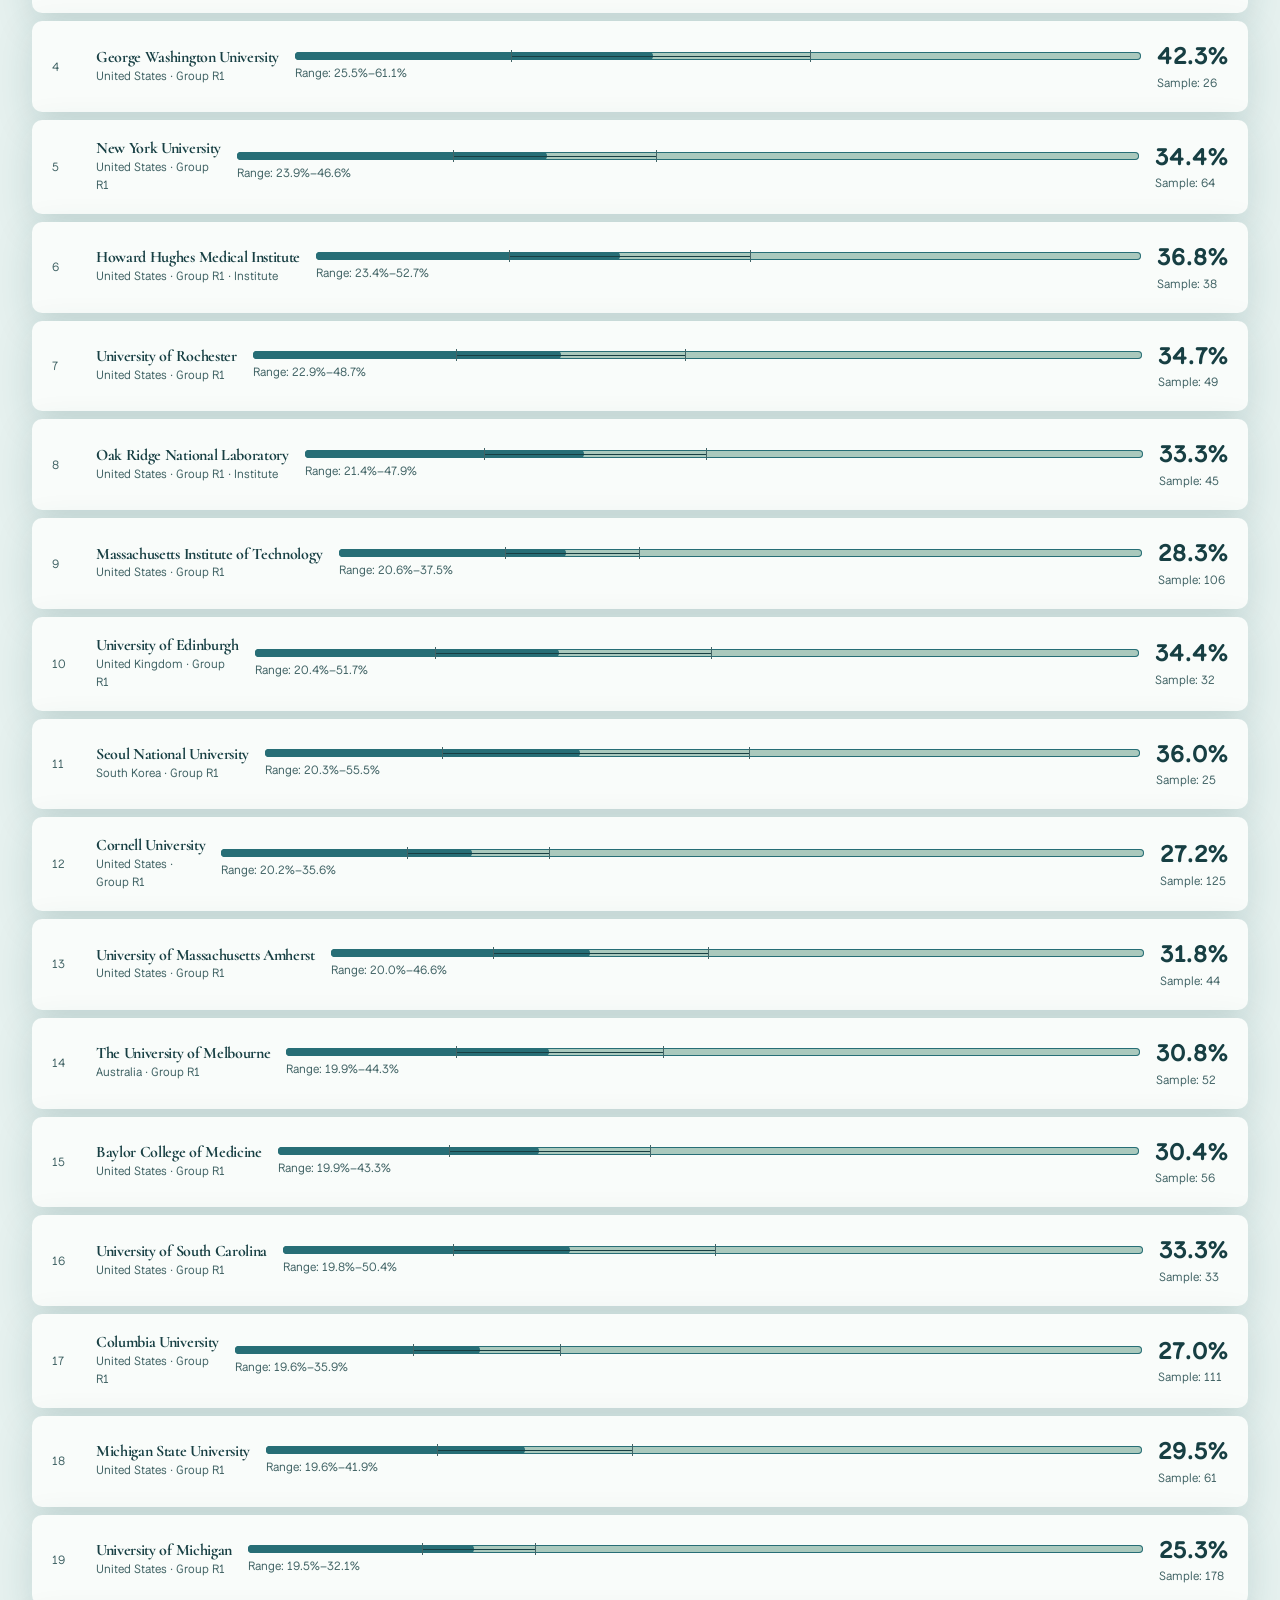
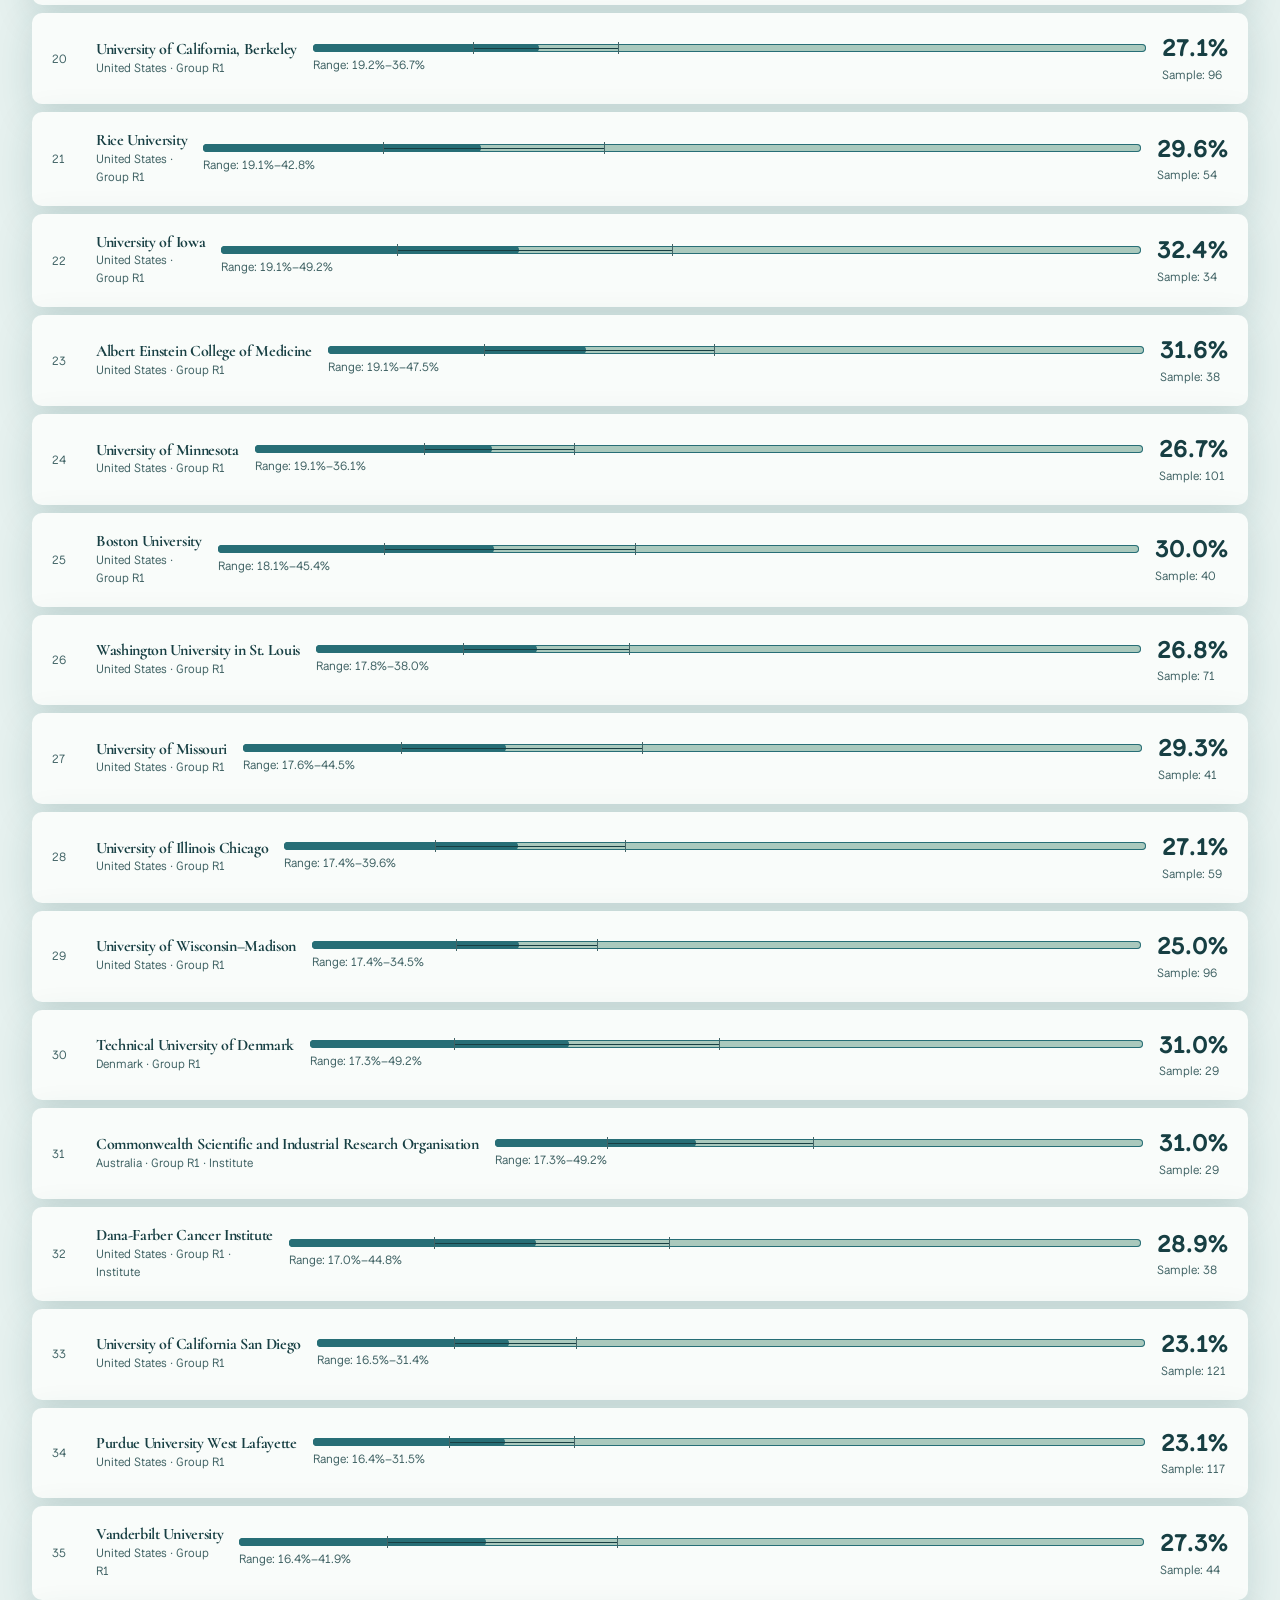
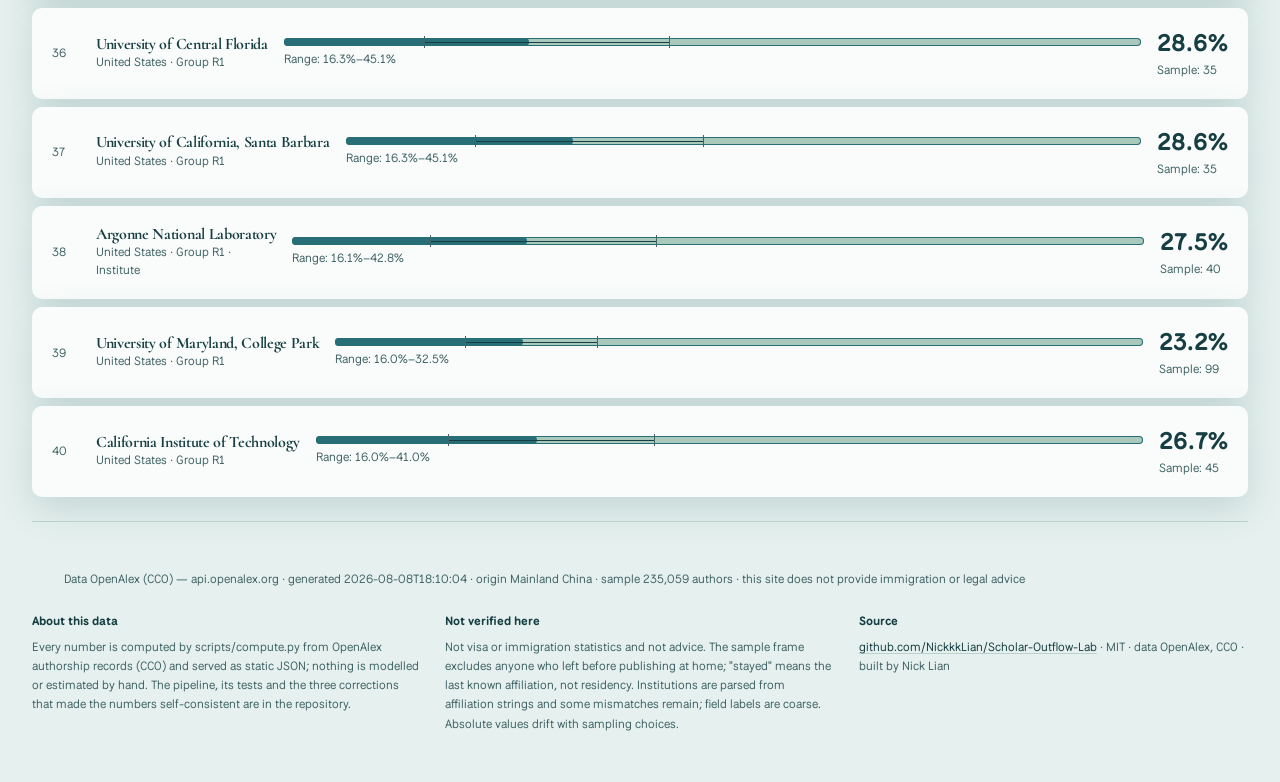
==== commit 2b4e11af: "Fill Path finder rows and align panel edges Fit the name column to its text and stretch the range tr" ====
--- a/index.html
+++ b/index.html
@@ -279,7 +279,7 @@
 @media (pointer:coarse){.origin-pick select{height:var(--touch-min)}}   /* the origin picker was 30px tall beside 44px neighbours */
 /* ===== end of family layer v3.1 ===== */
 </style>
-<link rel="stylesheet" href="atlas.css?v=3.2.0">
+<link rel="stylesheet" href="atlas.css?v=3.2.1">
 </head>
 <body>
 
--- a/atlas.css
+++ b/atlas.css
@@ -389,7 +389,7 @@
 
 
 /* Review: keep values at the card edge and make uncertainty visible. */
-.m-card { max-width:960px; grid-template-columns:28px minmax(0,1fr) minmax(120px,240px) max-content; }
+.m-card { max-width:none; grid-template-columns:28px minmax(0,1fr) minmax(120px,240px) max-content; }
 .sbar { background:var(--land-destination); box-shadow:inset 0 0 0 1px var(--stayed); }
 .sbar u::after { content:''; position:absolute; inset:50% 0 auto; border-top:1px solid var(--text); }
 #v-inst { width:min(calc(100% - 64px),1050px); }
@@ -486,3 +486,16 @@
 #finding.chart-view .map #world-map,#finding.chart-view .map .routes { opacity:.2; }
 
 #v-inst th { overflow-wrap:normal; word-break:normal; }
+
+
+/* Keep the name, range and value together while matching the filter-panel edge. */
+@media(min-width:1101px) {
+ .m-card { grid-template-columns:28px max-content minmax(120px,1fr) max-content; }
+ .m-main > .muted { width:min-content; min-width:100%; }
+}
+@media(min-width:701px) and (max-width:1100px) {
+ .m-card { grid-template-columns:28px minmax(0,1fr) max-content; }
+ .m-main { grid-column:2/-1; grid-row:1; }
+ .match-measure { grid-column:2; grid-row:2; }
+ .m-num { grid-column:3; grid-row:2; }
+}
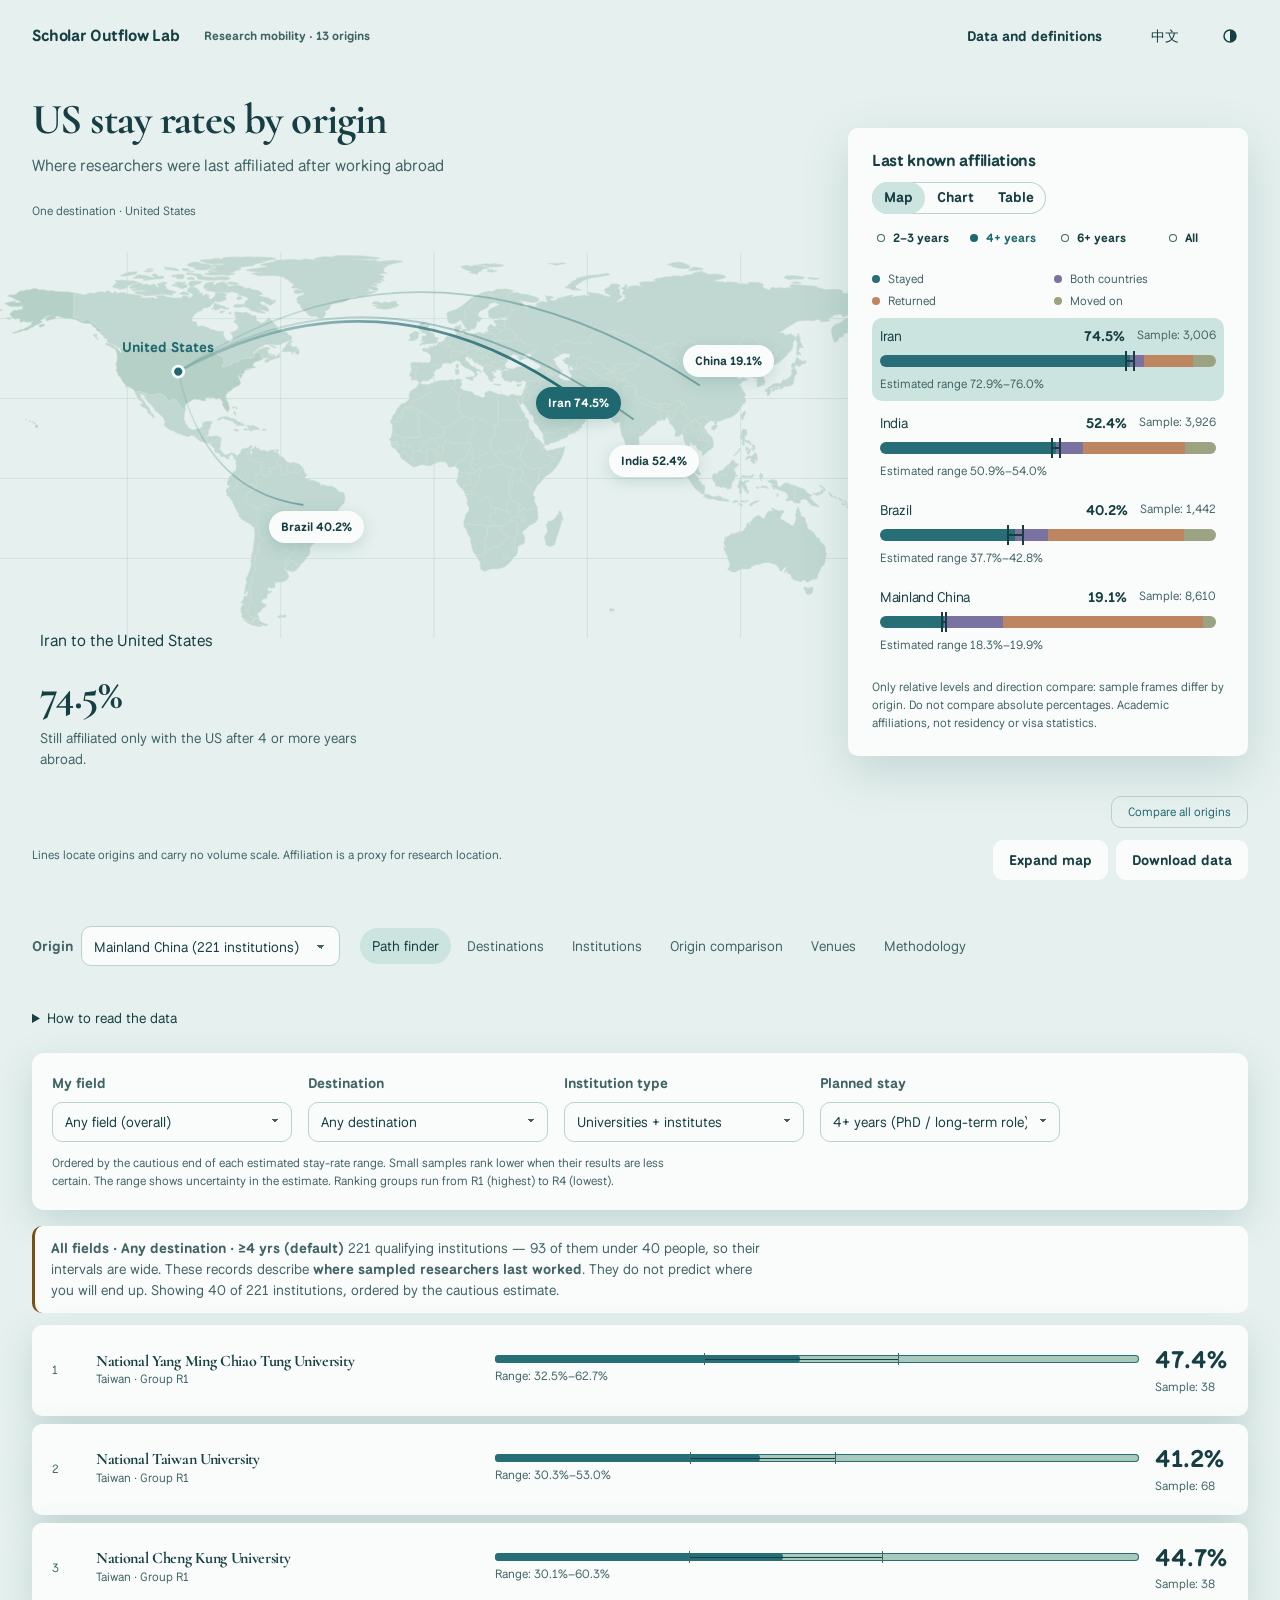
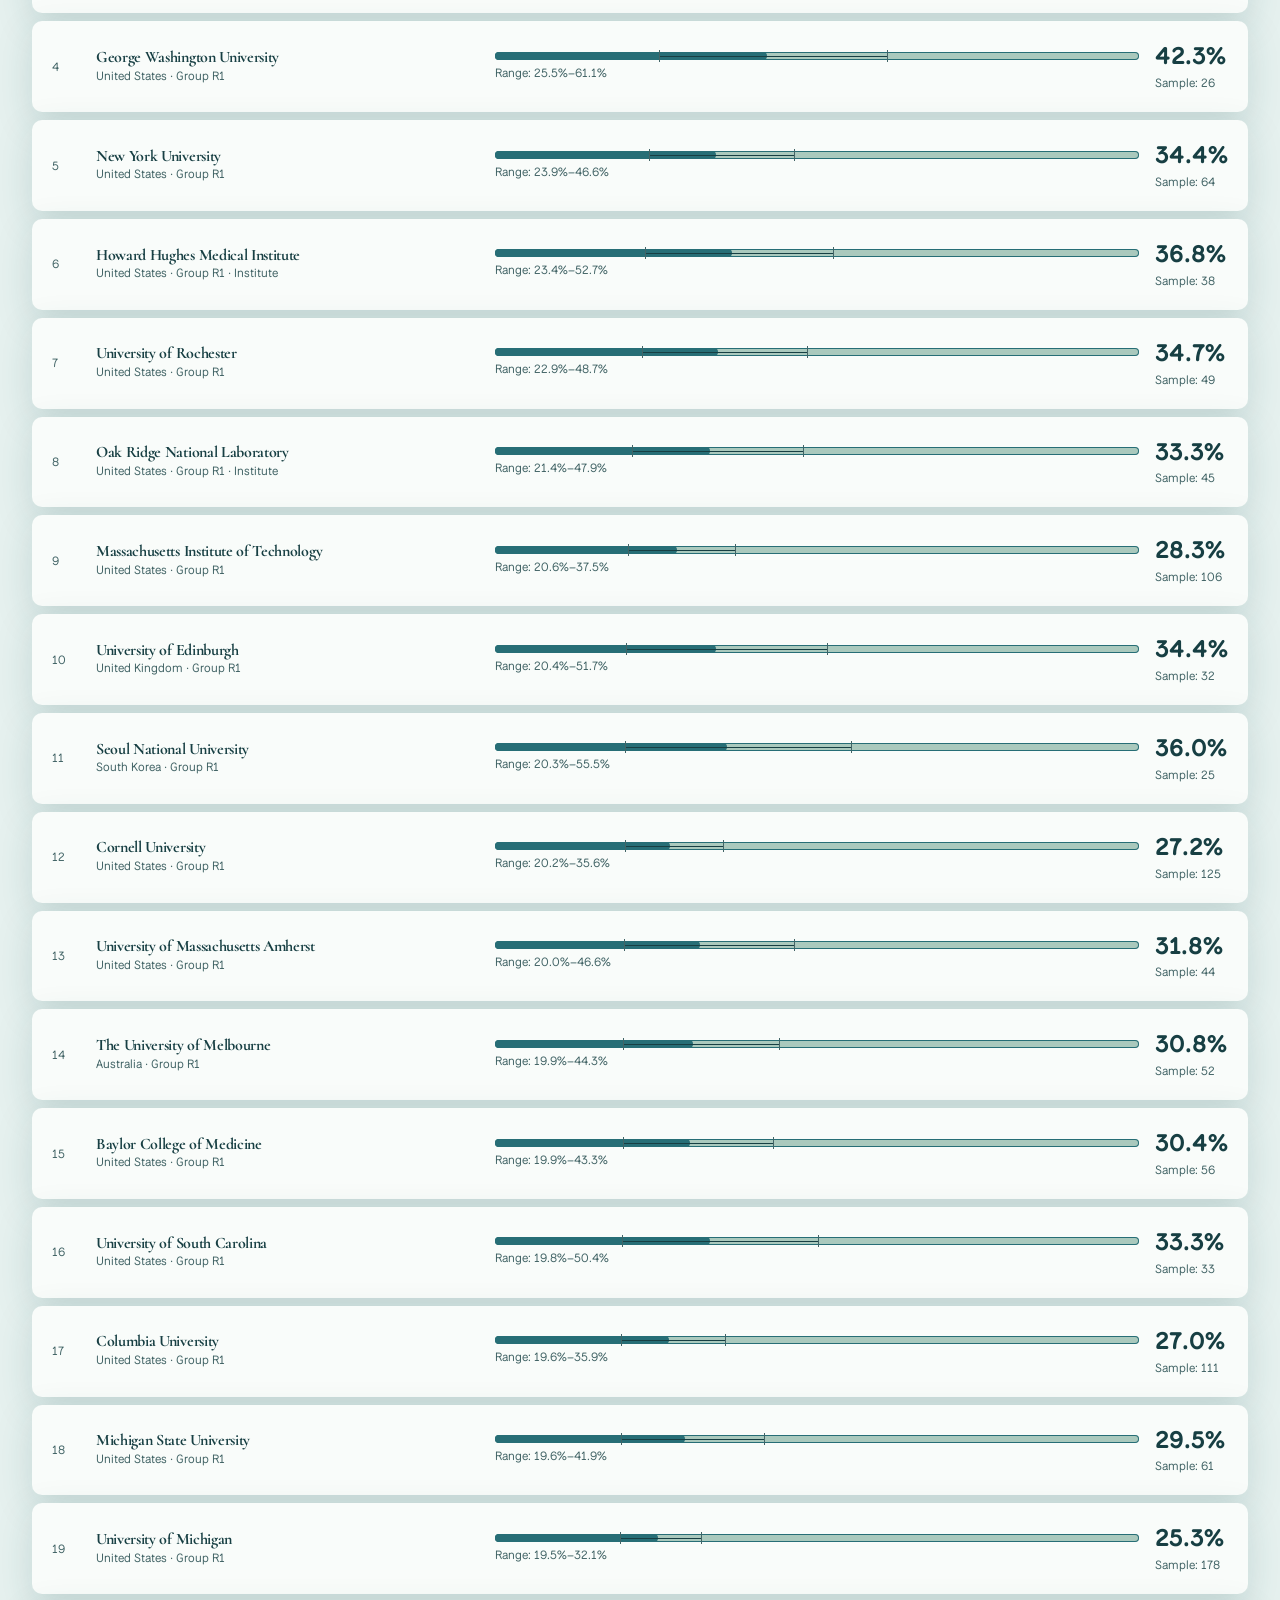
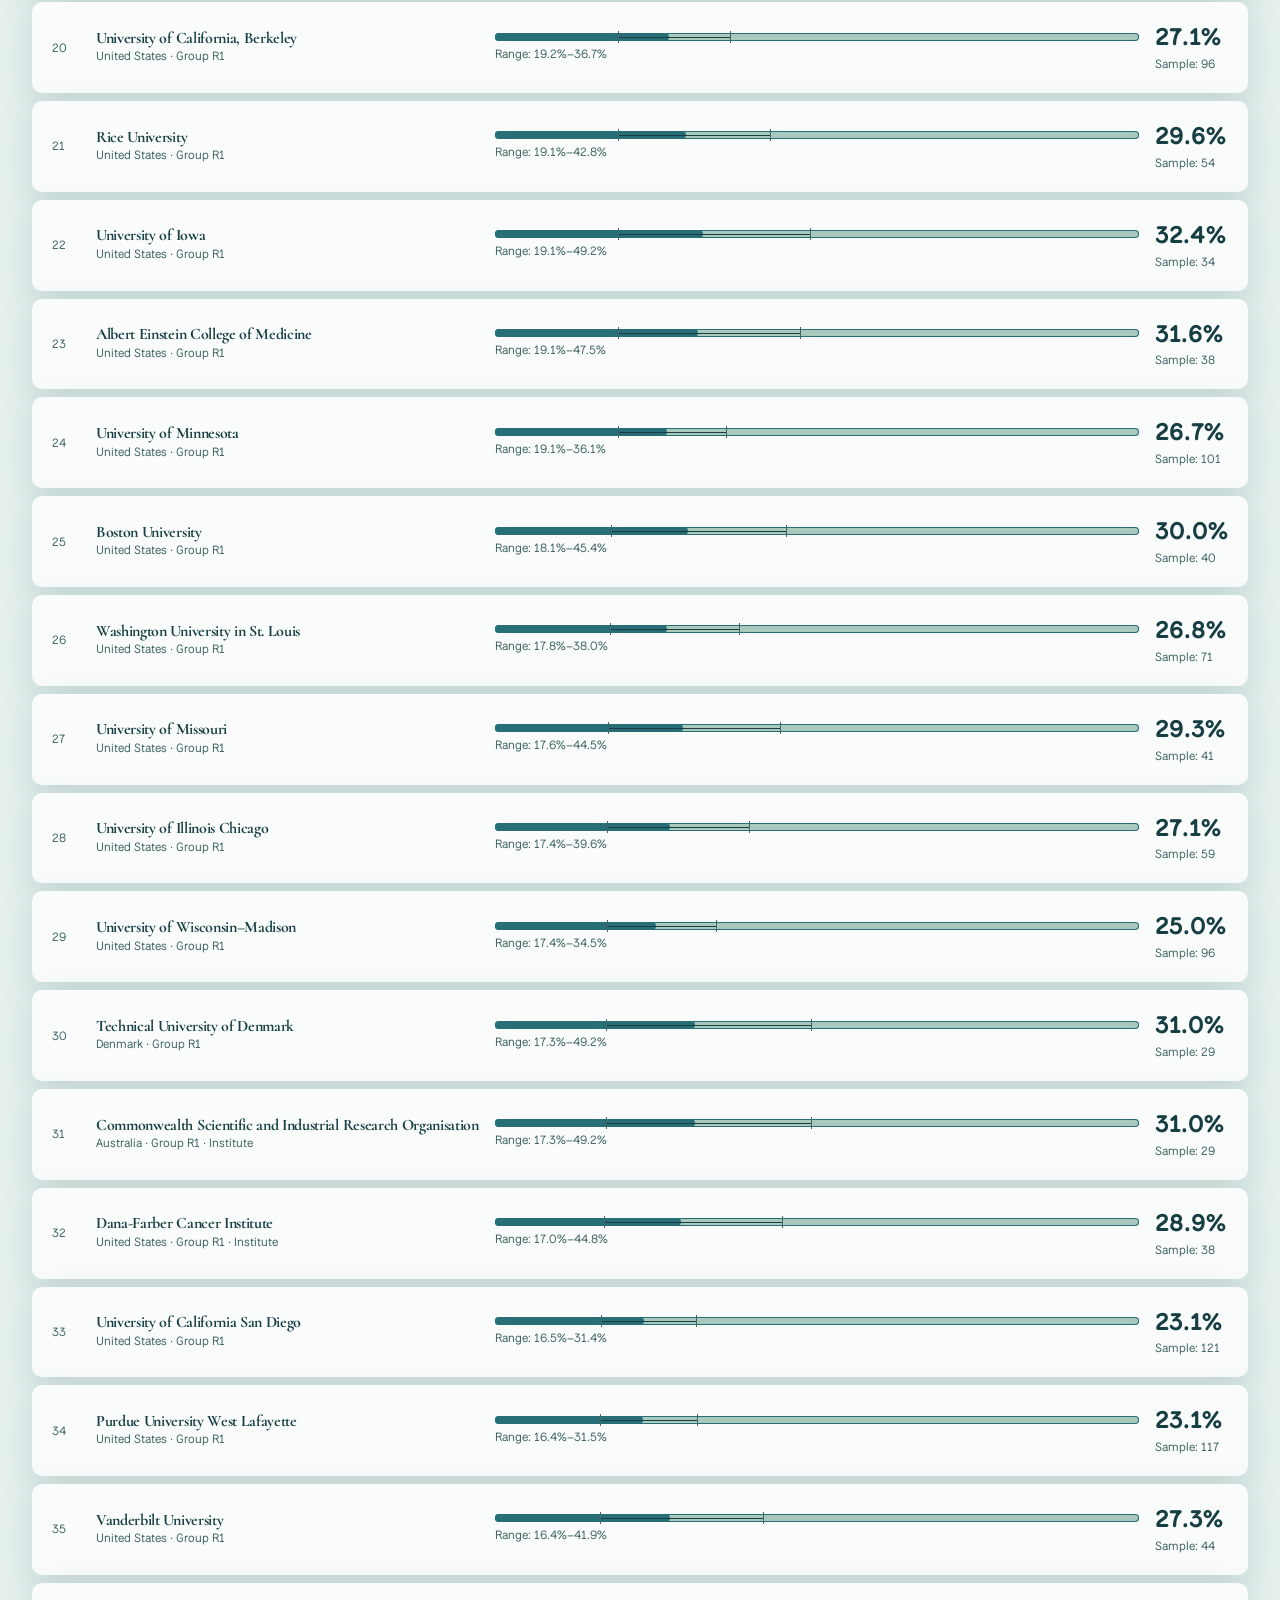
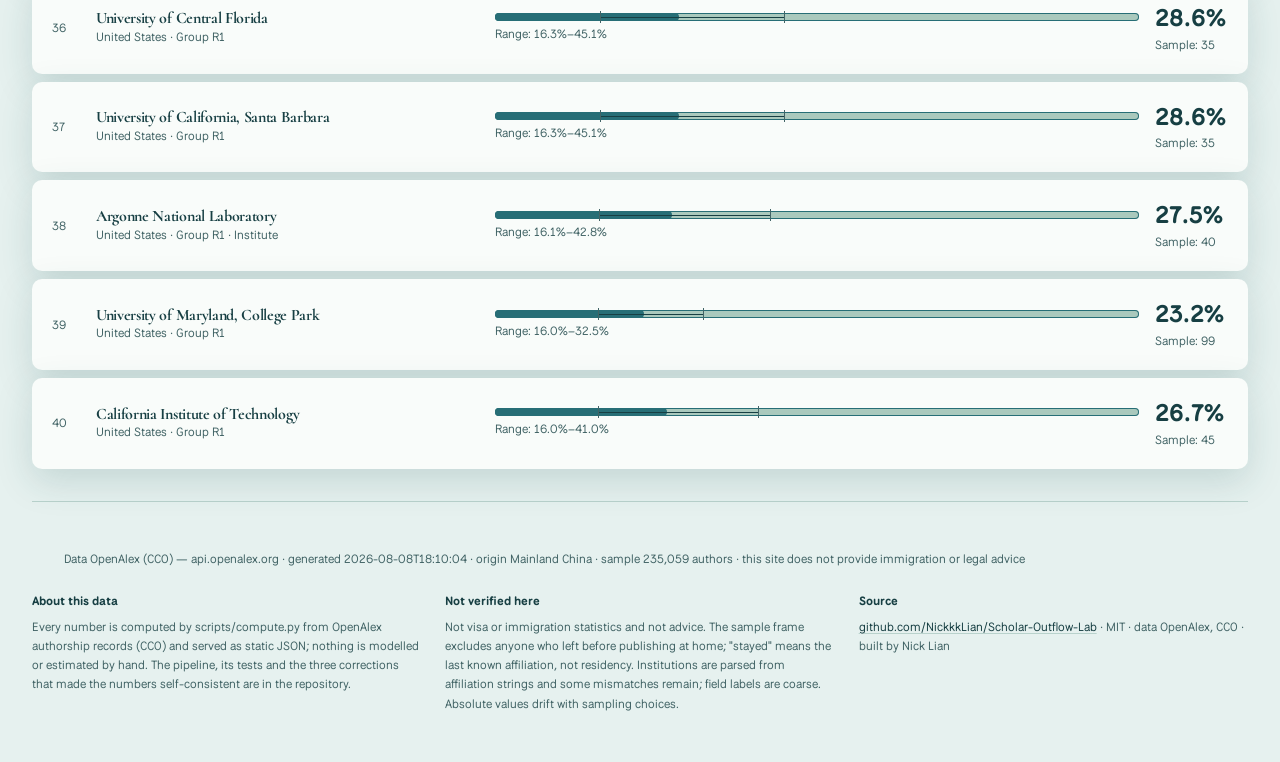
==== commit adc46a16: "Share the Path finder chart axis across ranked rows Use shared name and value columns so each range " ====
--- a/index.html
+++ b/index.html
@@ -279,7 +279,7 @@
 @media (pointer:coarse){.origin-pick select{height:var(--touch-min)}}   /* the origin picker was 30px tall beside 44px neighbours */
 /* ===== end of family layer v3.1 ===== */
 </style>
-<link rel="stylesheet" href="atlas.css?v=3.2.1">
+<link rel="stylesheet" href="atlas.css?v=3.2.2">
 </head>
 <body>
 
--- a/atlas.css
+++ b/atlas.css
@@ -488,9 +488,10 @@
 #v-inst th { overflow-wrap:normal; word-break:normal; }
 
 
-/* Keep the name, range and value together while matching the filter-panel edge. */
+/* Share the label and value columns so every row uses the same range axis. */
 @media(min-width:1101px) {
- .m-card { grid-template-columns:28px max-content minmax(120px,1fr) max-content; }
+ #match-list { display:grid; grid-template-columns:48px fit-content(26rem) minmax(120px,1fr) max-content; column-gap:16px; }
+ .m-card { grid-column:1/-1; grid-template-columns:subgrid; }
  .m-main > .muted { width:min-content; min-width:100%; }
 }
 @media(min-width:701px) and (max-width:1100px) {
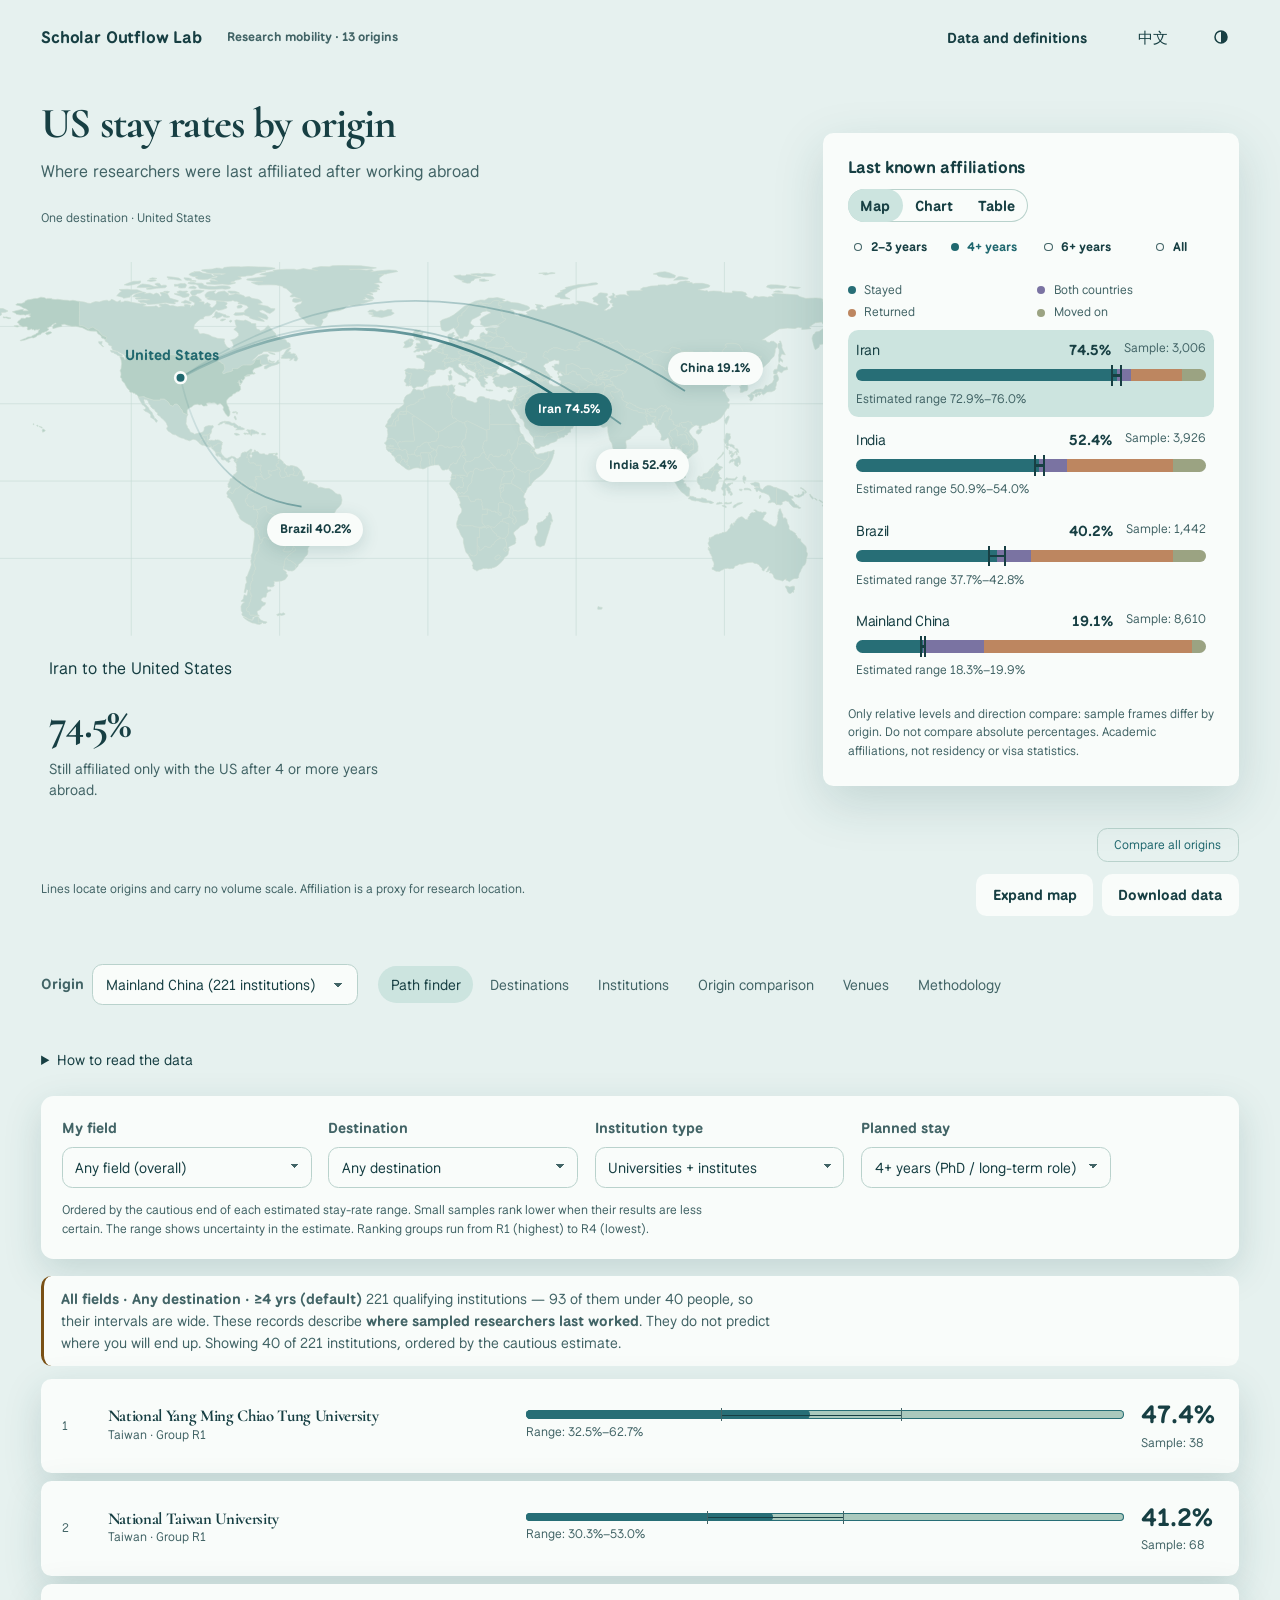
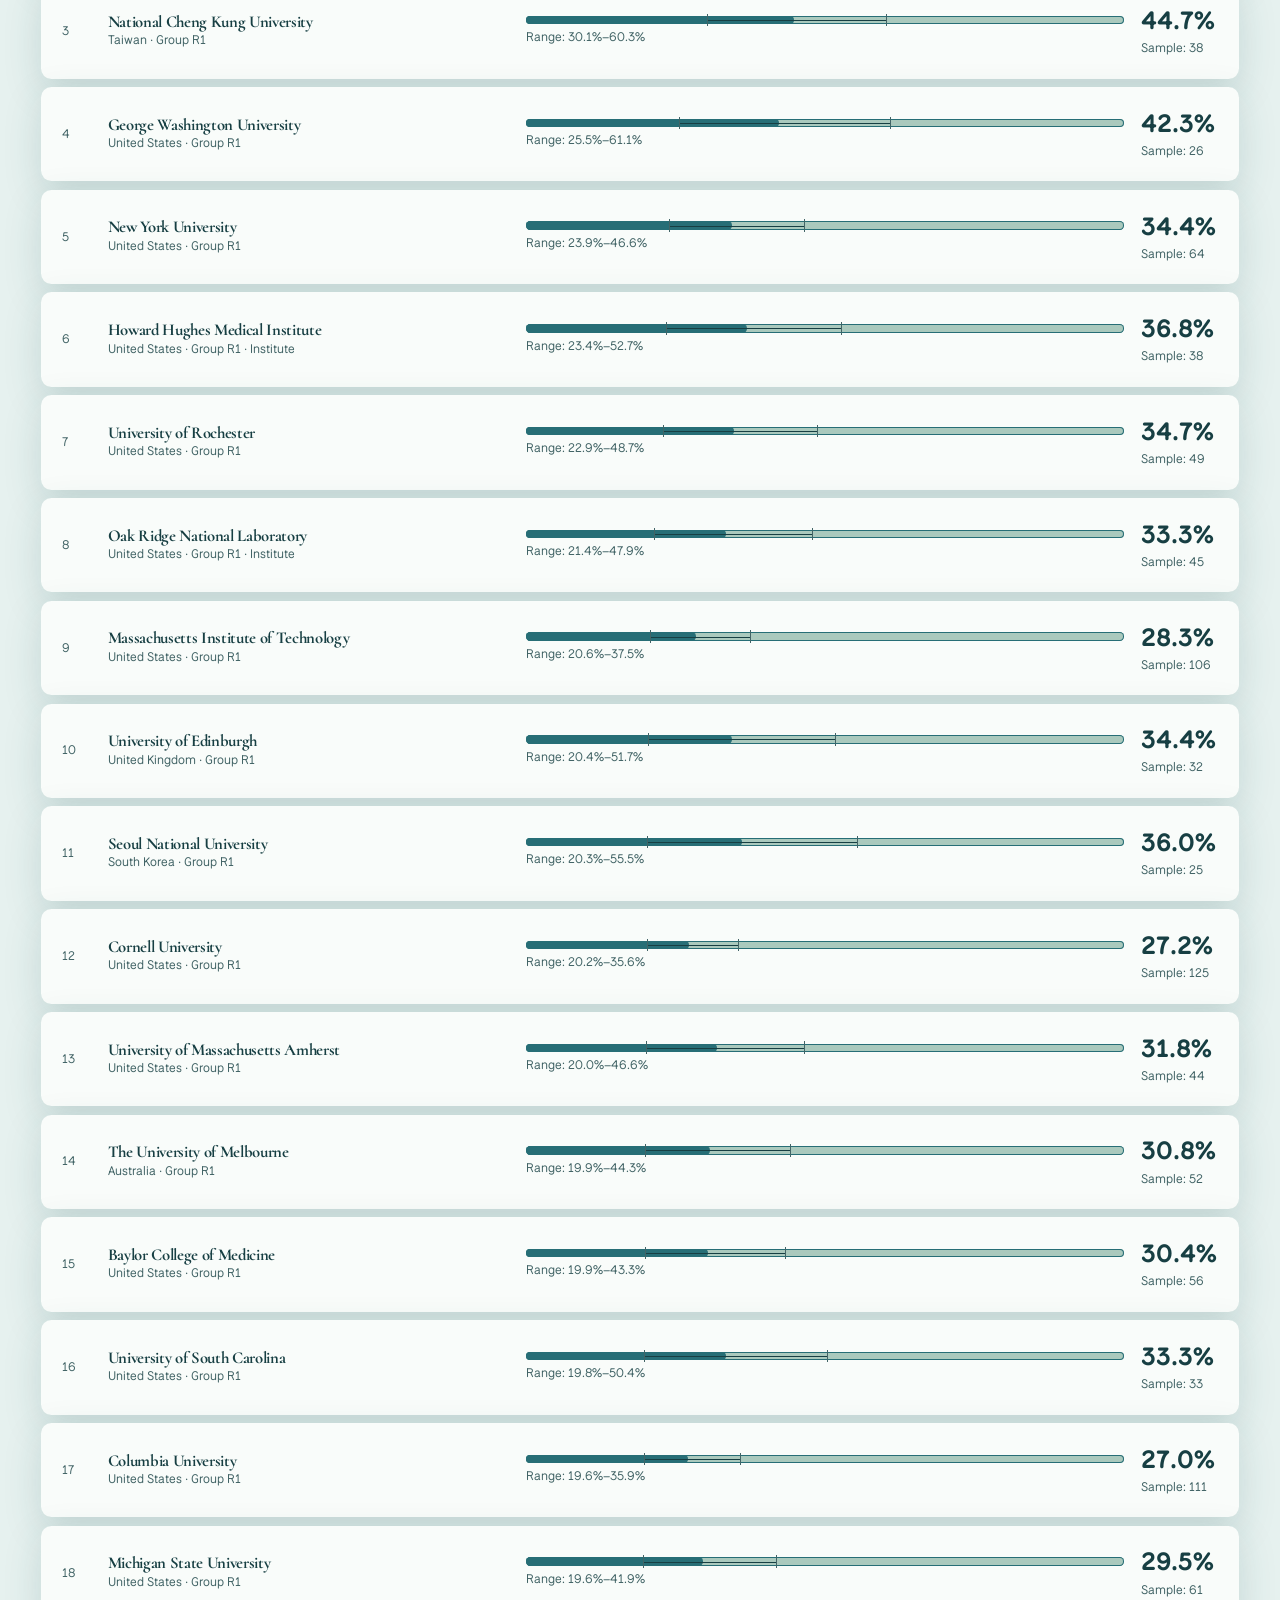
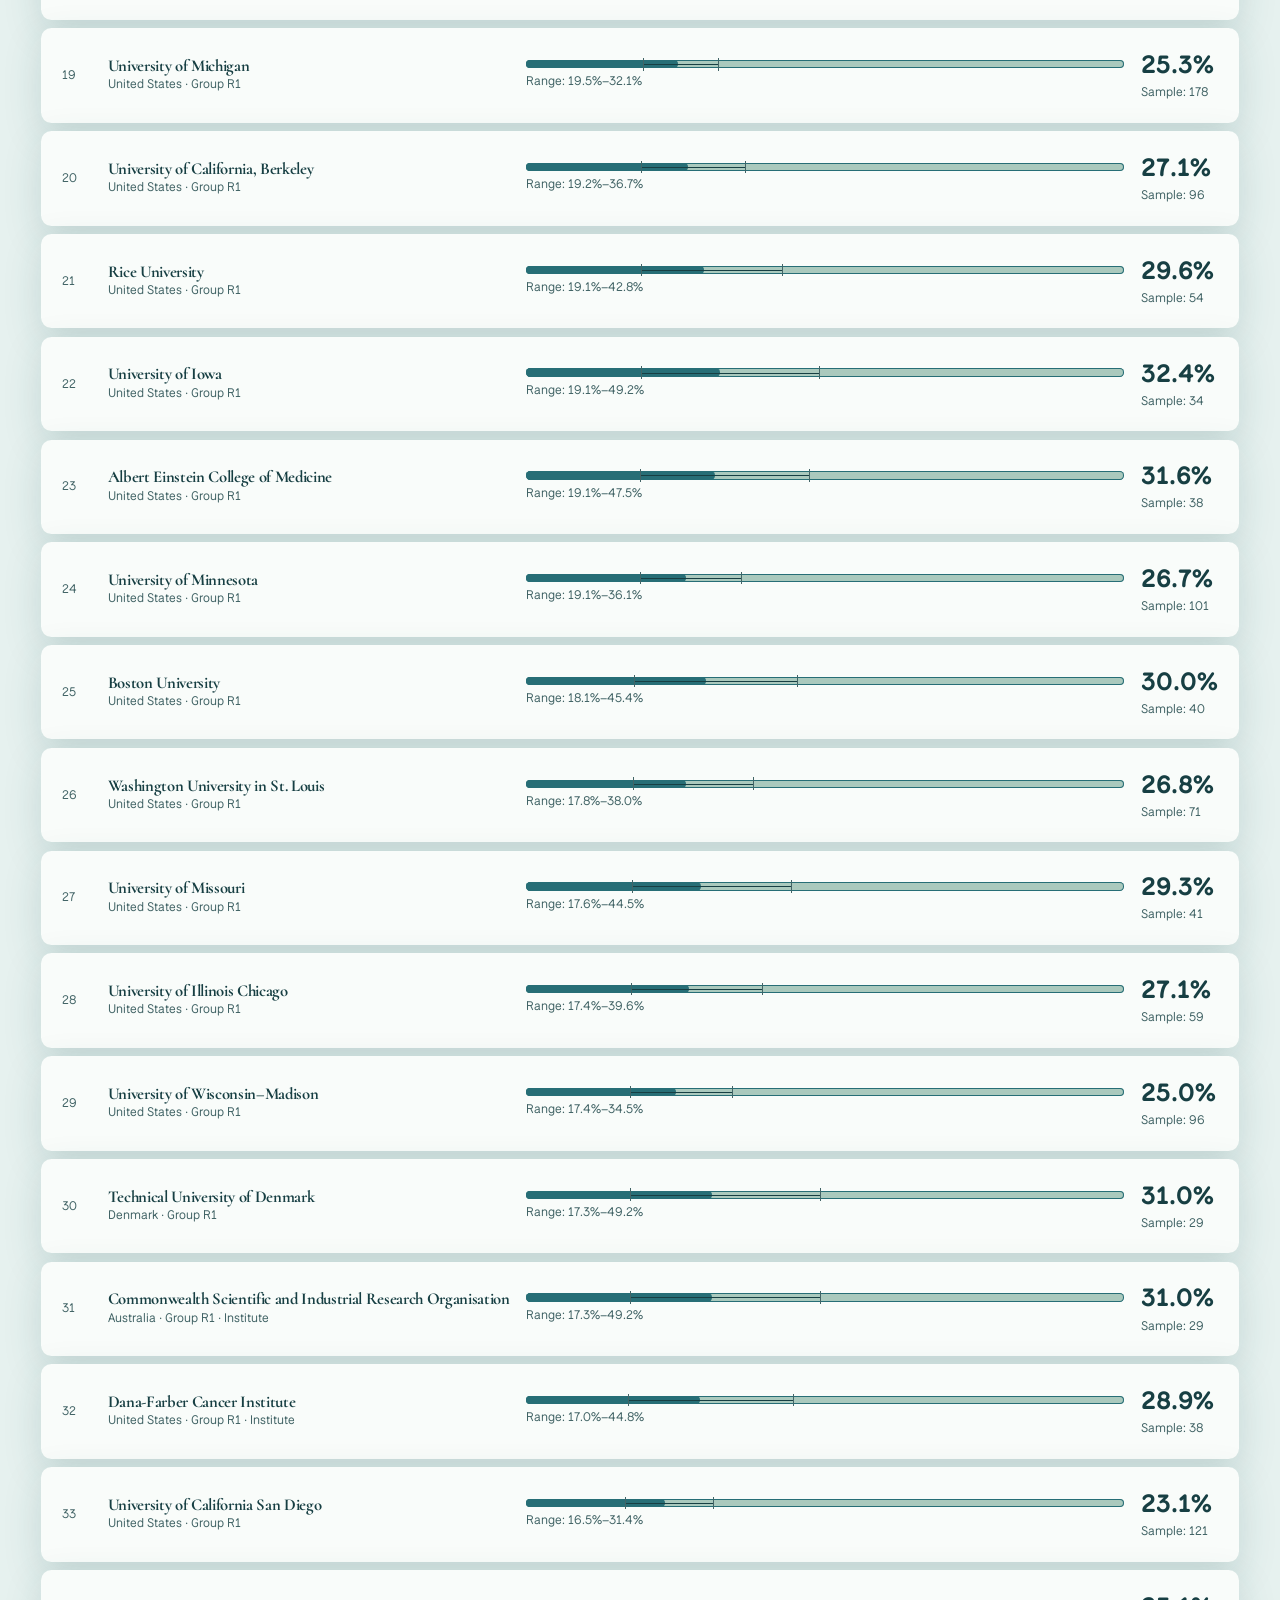
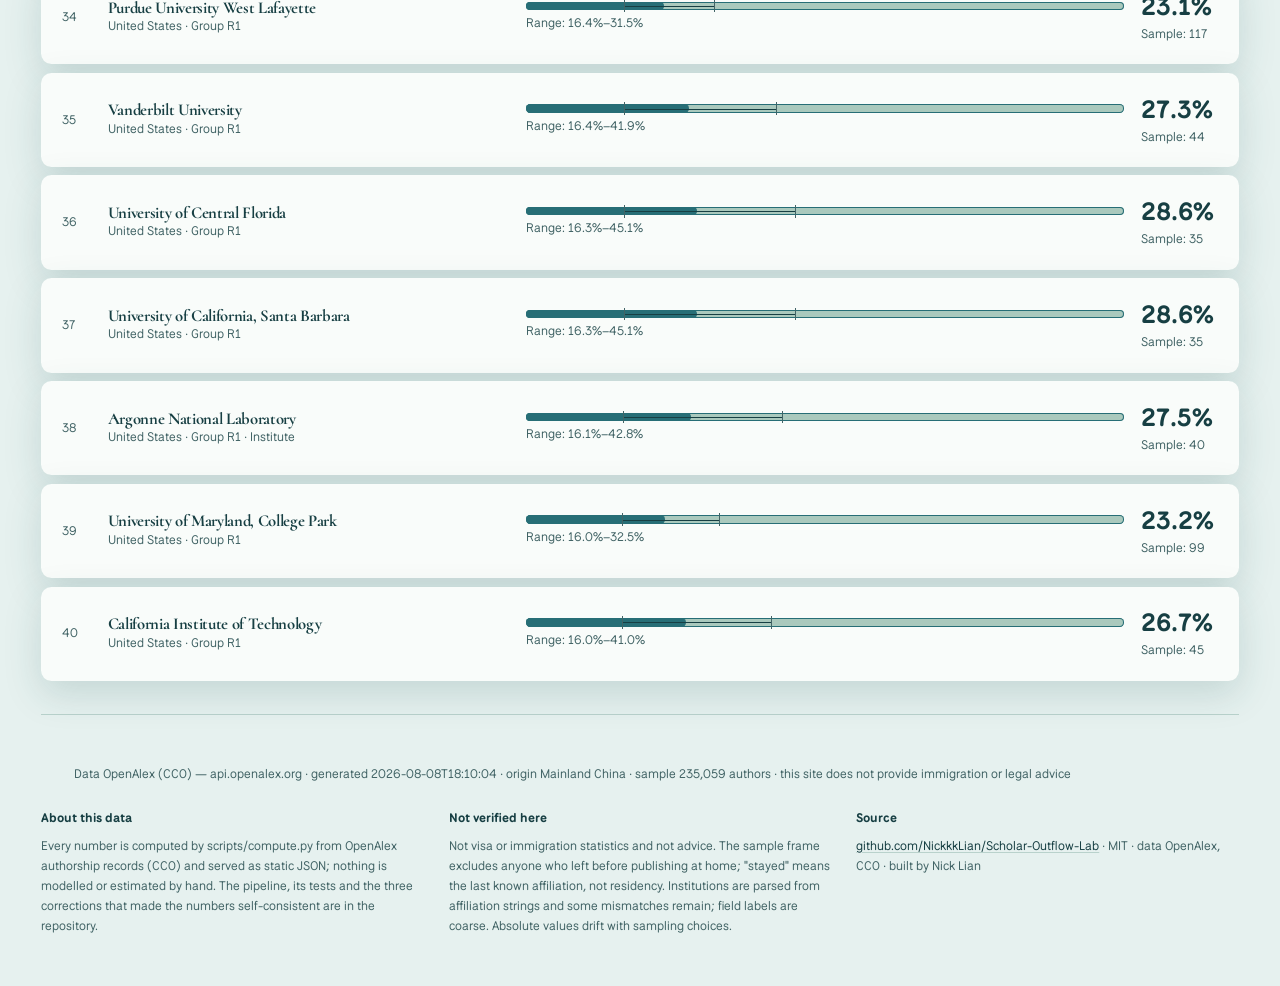
==== commit bb7f2459: "Adopt fluid screen scaling Co-Authored-By: Claude Opus 5.5 <noreply@anthropic.com>" ====
--- a/index.html
+++ b/index.html
@@ -1,5 +1,5 @@
 <!doctype html>
-<html lang="en">
+<html data-suite-scale="fluid" lang="en">
 <head>
 <meta charset="utf-8" />
 <script>(function(){try{var s=localStorage.getItem('r3-theme')||localStorage.getItem('nl-scheme')||localStorage.getItem('qm-theme')||localStorage.getItem('theme');document.documentElement.dataset.theme=s==='dark'?'dark':'light';}catch(e){document.documentElement.dataset.theme='light';}})();</script>
@@ -28,21 +28,21 @@
 html,body{margin:0;padding:0}
 body{background:var(--bg);color:var(--text);font:var(--weight-regular) var(--text-md)/var(--leading-normal) var(--font-sans);overflow-x:clip;-webkit-tap-highlight-color:transparent;font-variant-numeric:lining-nums}
 ::selection{background:var(--selection-bg)}
-:focus-visible{outline:var(--border-focus-width) solid var(--focus);outline-offset:2px;border-radius:var(--radius-xs)}
+:focus-visible{outline:var(--border-focus-width) solid var(--focus);outline-offset:calc(2 * var(--suite-px, 1px));border-radius:var(--radius-xs)}
 h1,h2,h3{margin:0;font-family:var(--font-display);font-weight:var(--display-weight);line-height:var(--leading-tight);text-wrap:balance;letter-spacing:var(--tracking-title);font-variation-settings:"opsz" var(--opsz-title)}
 .mono{font-family:var(--font-mono);font-variant-numeric:tabular-nums lining-nums}
 button,select,input{font:inherit;color:inherit;cursor:pointer}
 a{color:var(--accent-text);text-underline-offset:.18em;text-decoration-thickness:from-font}
 [hidden]{display:none!important}
-.skip{position:absolute;left:var(--space-2);top:-48px;background:var(--surface);padding:var(--space-2) var(--space-3);border:1px solid var(--border-input);border-radius:var(--radius-sm);z-index:var(--z-toast)}
+.skip{position:absolute;left:var(--space-2);top:calc(-48 * var(--suite-px, 1px));background:var(--surface);padding:var(--space-2) var(--space-3);border:calc(1 * var(--suite-px, 1px)) solid var(--border-input);border-radius:var(--radius-sm);z-index:var(--z-toast)}
 .skip:focus{top:var(--space-2)}
 .skip:focus-visible{outline-color:var(--on-band)}   /* the link shows on top of the dark top bar, so its ring is drawn on the band */
 .sr-only{position:absolute;width:1px;height:1px;overflow:hidden;white-space:nowrap;clip-path:inset(50%)}
 .th-sort{all:unset;cursor:pointer}
-.th-sort:focus-visible,tr[data-id]:focus-visible,.m-card[data-id]:focus-visible{outline:var(--border-focus-width) solid var(--focus);outline-offset:2px}
+.th-sort:focus-visible,tr[data-id]:focus-visible,.m-card[data-id]:focus-visible{outline:var(--border-focus-width) solid var(--focus);outline-offset:calc(2 * var(--suite-px, 1px))}
 
 /* ===== topbar ===== */
-.topbar{position:sticky;top:0;z-index:var(--z-sticky);background:var(--band);border-bottom:1px solid var(--band-line);color:var(--on-band)}
+.topbar{position:sticky;top:0;z-index:var(--z-sticky);background:var(--band);border-bottom:calc(1 * var(--suite-px, 1px)) solid var(--band-line);color:var(--on-band)}
 .tb-in{max-width:var(--content-max);margin:0 auto;padding:var(--space-2) var(--gutter);display:flex;align-items:center;gap:var(--space-3);flex-wrap:wrap;min-height:var(--topbar-h)}
 .brand{display:flex;align-items:center;gap:var(--space-2);color:inherit;text-decoration:none;min-width:0}
 .brand svg{flex:none}
@@ -50,18 +50,18 @@
 .brand .logo b{font-weight:inherit}
 .brand .sub{font-size:var(--text-xs);color:var(--on-band-2);white-space:nowrap;overflow:hidden;text-overflow:ellipsis}
 .origin-pick{display:flex;align-items:center;gap:var(--space-2);font:var(--weight-semibold) var(--text-2xs)/1 var(--font-sans);letter-spacing:normal;text-transform:none;color:var(--on-band-2);margin-right:auto}
-.origin-pick select{height:30px;padding:0 var(--space-2);font:var(--weight-regular) var(--text-sm)/1 var(--font-sans);text-transform:none;letter-spacing:normal;color:var(--text)}
-.tabs{display:flex;gap:2px;background:transparent;padding:3px;border-radius:var(--radius-md);max-width:100%;overflow-x:auto;border:1px solid var(--band-line)}
-.tab{border:none;background:transparent;height:30px;padding:0 var(--space-3);border-radius:var(--radius-sm);font-weight:var(--weight-medium);color:var(--on-band-2);font-size:var(--text-sm);white-space:nowrap;transition:background-color var(--dur-fast) var(--ease-out),color var(--dur-fast) var(--ease-out),transform var(--dur-fast) var(--ease-out)}
+.origin-pick select{height:calc(30 * var(--suite-px, 1px));padding:0 var(--space-2);font:var(--weight-regular) var(--text-sm)/1 var(--font-sans);text-transform:none;letter-spacing:normal;color:var(--text)}
+.tabs{display:flex;gap:calc(2 * var(--suite-px, 1px));background:transparent;padding:calc(3 * var(--suite-px, 1px));border-radius:var(--radius-md);max-width:100%;overflow-x:auto;border:calc(1 * var(--suite-px, 1px)) solid var(--band-line)}
+.tab{border:none;background:transparent;height:calc(30 * var(--suite-px, 1px));padding:0 var(--space-3);border-radius:var(--radius-sm);font-weight:var(--weight-medium);color:var(--on-band-2);font-size:var(--text-sm);white-space:nowrap;transition:background-color var(--dur-fast) var(--ease-out),color var(--dur-fast) var(--ease-out),transform var(--dur-fast) var(--ease-out)}
 @media (hover:hover) and (pointer:fine){.tab:hover{color:var(--on-band)}}
-.tab.active{background:var(--band-line);color:var(--on-band);box-shadow:inset 0 0 0 1px var(--on-band-2);font-weight:var(--weight-medium)}
-.icon-btn,.lang-btn{display:inline-flex;align-items:center;justify-content:center;height:30px;min-width:30px;padding:0 var(--space-2);border-radius:var(--radius-sm);border:1px solid transparent;background:transparent;color:var(--on-band-2);font-size:var(--text-sm);font-weight:var(--weight-medium);text-decoration:none;transition:background-color var(--dur-fast) var(--ease-out),color var(--dur-fast) var(--ease-out),transform var(--dur-fast) var(--ease-out)}
+.tab.active{background:var(--band-line);color:var(--on-band);box-shadow:inset 0 0 0 calc(1 * var(--suite-px, 1px)) var(--on-band-2);font-weight:var(--weight-medium)}
+.icon-btn,.lang-btn{display:inline-flex;align-items:center;justify-content:center;height:calc(30 * var(--suite-px, 1px));min-width:calc(30 * var(--suite-px, 1px));padding:0 var(--space-2);border-radius:var(--radius-sm);border:calc(1 * var(--suite-px, 1px)) solid transparent;background:transparent;color:var(--on-band-2);font-size:var(--text-sm);font-weight:var(--weight-medium);text-decoration:none;transition:background-color var(--dur-fast) var(--ease-out),color var(--dur-fast) var(--ease-out),transform var(--dur-fast) var(--ease-out)}
 @media (hover:hover) and (pointer:fine){.icon-btn:hover,.lang-btn:hover{background:var(--band-line);color:var(--on-band)}}
 
 .wrap{max-width:var(--content-max);margin:0 auto;padding:var(--space-5) var(--gutter)}
 
 /* ===== the finding (first screen) ===== */
-.finding{background:var(--paper);border:1px solid var(--border);border-radius:var(--radius-lg);box-shadow:var(--shadow-1);padding:var(--space-5);margin-bottom:var(--space-4)}
+.finding{background:var(--paper);border:calc(1 * var(--suite-px, 1px)) solid var(--border);border-radius:var(--radius-lg);box-shadow:var(--shadow-1);padding:var(--space-5);margin-bottom:var(--space-4)}
 .finding h1{font-size:var(--text-2xl);max-width:32ch}
 .finding .lede{color:var(--text-2);font-size:var(--text-sm);margin:var(--space-2) 0 var(--space-4);max-width:var(--measure)}
 .f-row{margin-bottom:var(--space-3)}
@@ -70,80 +70,80 @@
 .f-label .mono{white-space:nowrap;font-size:var(--text-sm)}
 .f-label small{font-size:var(--text-2xs);color:var(--text-2);font-weight:var(--weight-regular)}
 .f-row .cmp-n{text-align:right;margin-top:var(--space-1)}
-#finding-grid .bar{height:18px;gap:0;border-radius:0}
+#finding-grid .bar{height:calc(18 * var(--suite-px, 1px));gap:0;border-radius:0}
 .f-axis{display:flex;justify-content:space-between;font:var(--weight-regular) var(--text-2xs)/1 var(--font-mono);color:var(--text-3)}
 .f-limit{font-size:var(--text-xs);color:var(--text-2);margin:var(--space-3) 0;max-width:var(--measure)}
 .f-whole{font-size:var(--text-xs);font-weight:var(--weight-semibold);margin:0 0 var(--space-2)}
 #finding-legend{gap:var(--space-1) var(--space-4);margin:0}
-.btn{display:inline-flex;align-items:center;justify-content:center;gap:var(--space-1);height:var(--control-h);padding:0 var(--space-4);border-radius:var(--radius-sm);border:1px solid var(--border-input);background:var(--paper);color:var(--text);font-size:var(--text-sm);font-weight:var(--weight-medium);text-decoration:none;white-space:nowrap;transition:background-color var(--dur-fast) var(--ease-out),border-color var(--dur-fast) var(--ease-out),transform var(--dur-fast) var(--ease-out)}
+.btn{display:inline-flex;align-items:center;justify-content:center;gap:var(--space-1);height:var(--control-h);padding:0 var(--space-4);border-radius:var(--radius-sm);border:calc(1 * var(--suite-px, 1px)) solid var(--border-input);background:var(--paper);color:var(--text);font-size:var(--text-sm);font-weight:var(--weight-medium);text-decoration:none;white-space:nowrap;transition:background-color var(--dur-fast) var(--ease-out),border-color var(--dur-fast) var(--ease-out),transform var(--dur-fast) var(--ease-out)}
 @media (hover:hover) and (pointer:fine){.btn:hover{background:var(--surface-hover)}}
 .btn:active{transform:scale(var(--press-scale))}
 @media (hover:hover) and (pointer:fine){}
 /* the button inside an empty state, beside a sentence rather than in a row of its own; height only, so the
    coarse-pointer rule above still raises it to the touch target on a phone */
-.btn-sm{height:26px;padding:0 var(--space-3);font-size:var(--text-xs)}
-
-.notice{border:1px solid var(--border);border-left:3px solid var(--warning);background:var(--surface);border-radius:var(--radius-md);padding:var(--space-3) var(--space-4);font-size:var(--text-sm);color:var(--text-2);margin-bottom:var(--space-4);max-width:none}
+.btn-sm{height:calc(26 * var(--suite-px, 1px));padding:0 var(--space-3);font-size:var(--text-xs)}
+
+.notice{border:calc(1 * var(--suite-px, 1px)) solid var(--border);border-left:calc(3 * var(--suite-px, 1px)) solid var(--warning);background:var(--surface);border-radius:var(--radius-md);padding:var(--space-3) var(--space-4);font-size:var(--text-sm);color:var(--text-2);margin-bottom:var(--space-4);max-width:none}
 .notice b{color:var(--text)}
 /* "nothing matched, here is why, here is the way back": a column, because the three children are a heading, a
    sentence and the button that undoes the filter. The text node between them becomes a flex item of its own. */
 .empty-state{display:flex;flex-direction:column;align-items:center;gap:var(--space-2);padding:var(--space-4) var(--space-2);text-align:center}
 
 .ctrl{display:flex;gap:var(--space-2);flex-wrap:wrap;align-items:center;margin-bottom:var(--space-4)}
-.seg{display:flex;gap:2px;background:var(--surface-2);padding:3px;border-radius:var(--radius-md);max-width:100%;overflow-x:auto;border:1px solid var(--border)}
-.seg button{border:none;background:transparent;height:28px;padding:0 var(--space-3);border-radius:var(--radius-sm);font-size:var(--text-xs);font-weight:var(--weight-medium);color:var(--text-2);white-space:nowrap}
-.seg button.on{background:var(--paper);color:var(--text);box-shadow:var(--shadow-1),inset 0 0 0 1px var(--border-input)}
-select,input[type=search]{border:1px solid var(--border-input);background:var(--surface);color:var(--text);height:var(--control-h);padding:0 var(--space-3);border-radius:var(--radius-sm);font-size:var(--text-sm);max-width:100%}
-input[type=search]{min-width:190px;flex:1 1 190px}
+.seg{display:flex;gap:calc(2 * var(--suite-px, 1px));background:var(--surface-2);padding:calc(3 * var(--suite-px, 1px));border-radius:var(--radius-md);max-width:100%;overflow-x:auto;border:calc(1 * var(--suite-px, 1px)) solid var(--border)}
+.seg button{border:none;background:transparent;height:calc(28 * var(--suite-px, 1px));padding:0 var(--space-3);border-radius:var(--radius-sm);font-size:var(--text-xs);font-weight:var(--weight-medium);color:var(--text-2);white-space:nowrap}
+.seg button.on{background:var(--paper);color:var(--text);box-shadow:var(--shadow-1),inset 0 0 0 calc(1 * var(--suite-px, 1px)) var(--border-input)}
+select,input[type=search]{border:calc(1 * var(--suite-px, 1px)) solid var(--border-input);background:var(--surface);color:var(--text);height:var(--control-h);padding:0 var(--space-3);border-radius:var(--radius-sm);font-size:var(--text-sm);max-width:100%}
+input[type=search]{min-width:calc(190 * var(--suite-px, 1px));flex:1 1 calc(190 * var(--suite-px, 1px))}
 .lbl{font:var(--weight-semibold) var(--text-2xs)/1 var(--font-sans);letter-spacing:normal;text-transform:none;color:var(--text-3)}
 
 .legend{display:flex;gap:var(--space-4);flex-wrap:wrap;font-size:var(--text-xs);color:var(--text-2);margin-bottom:var(--space-3)}
-.legend i{display:inline-block;width:10px;height:10px;border-radius:2px;margin-right:var(--space-1);vertical-align:-1px}
-
-.grid{display:grid;grid-template-columns:repeat(auto-fill,minmax(min(300px,100%),1fr));gap:var(--space-3)}
-.c-card{border:1px solid var(--border);border-radius:var(--radius-lg);padding:var(--space-3) var(--space-4);background:var(--paper);box-shadow:var(--shadow-1);min-width:0}
+.legend i{display:inline-block;width:calc(10 * var(--suite-px, 1px));height:calc(10 * var(--suite-px, 1px));border-radius:calc(2 * var(--suite-px, 1px));margin-right:var(--space-1);vertical-align:calc(-1 * var(--suite-px, 1px))}
+
+.grid{display:grid;grid-template-columns:repeat(auto-fill,minmax(min(calc(300 * var(--suite-px, 1px)),100%),1fr));gap:var(--space-3)}
+.c-card{border:calc(1 * var(--suite-px, 1px)) solid var(--border);border-radius:var(--radius-lg);padding:var(--space-3) var(--space-4);background:var(--paper);box-shadow:var(--shadow-1);min-width:0}
 .c-head{display:flex;align-items:baseline;gap:var(--space-2);margin-bottom:var(--space-2)}
 .c-head h2{font-size:var(--text-md)}
 .c-head .n{margin-left:auto;font:var(--weight-regular) var(--text-2xs)/1 var(--font-mono);color:var(--text-3)}
-.bar{display:flex;height:12px;border-radius:var(--radius-xs);overflow:hidden;background:var(--surface-2);gap:1px}
+.bar{display:flex;height:calc(12 * var(--suite-px, 1px));border-radius:var(--radius-xs);overflow:hidden;background:var(--surface-2);gap:calc(1 * var(--suite-px, 1px))}
 .bar span{display:block}
 .bar-k{display:flex;gap:var(--space-3);flex-wrap:wrap;margin-top:var(--space-2);font-size:var(--text-xs);color:var(--text-2)}
 .bar-k b{font-family:var(--font-mono);color:var(--text);font-weight:var(--weight-semibold)}
 
 table{width:100%;border-collapse:collapse;font-size:var(--text-sm);background:var(--surface)}
-th{text-align:left;font:var(--weight-medium) var(--text-xs)/1.2 var(--font-sans);color:var(--text-2);background:var(--surface-2);padding:var(--space-2) var(--space-3);border-bottom:1px solid var(--border);white-space:nowrap;cursor:pointer;user-select:none;position:sticky;top:0}
+th{text-align:left;font:var(--weight-medium) var(--text-xs)/1.2 var(--font-sans);color:var(--text-2);background:var(--surface-2);padding:var(--space-2) var(--space-3);border-bottom:calc(1 * var(--suite-px, 1px)) solid var(--border);white-space:nowrap;cursor:pointer;user-select:none;position:sticky;top:0}
 th.num,td.num{text-align:right}
 @media (hover:hover) and (pointer:fine){th:hover{color:var(--text)}}
-td{padding:var(--space-2) var(--space-3);border-bottom:1px solid var(--hairline);font-variant-numeric:tabular-nums}
+td{padding:var(--space-2) var(--space-3);border-bottom:calc(1 * var(--suite-px, 1px)) solid var(--hairline);font-variant-numeric:tabular-nums}
 tbody tr{cursor:pointer}
 @media (hover:hover) and (pointer:fine){tbody tr:hover{background:var(--surface-hover)}}
-.tier{display:inline-flex;align-items:center;gap:3px;font:var(--weight-semibold) var(--text-2xs)/1 var(--font-mono);padding:2px 6px;border-radius:var(--radius-xs);border:1px solid var(--border);background:var(--surface-2);color:var(--text)}
-.tier::after{content:"";display:inline-block;width:18px;height:6px;border-radius:1px;background:linear-gradient(90deg,var(--text-2) var(--tier-fill),var(--border-strong) var(--tier-fill))}
+.tier{display:inline-flex;align-items:center;gap:calc(3 * var(--suite-px, 1px));font:var(--weight-semibold) var(--text-2xs)/1 var(--font-mono);padding:calc(2 * var(--suite-px, 1px)) calc(6 * var(--suite-px, 1px));border-radius:var(--radius-xs);border:calc(1 * var(--suite-px, 1px)) solid var(--border);background:var(--surface-2);color:var(--text)}
+.tier::after{content:"";display:inline-block;width:calc(18 * var(--suite-px, 1px));height:calc(6 * var(--suite-px, 1px));border-radius:calc(1 * var(--suite-px, 1px));background:linear-gradient(90deg,var(--text-2) var(--tier-fill),var(--border-strong) var(--tier-fill))}
 .tier.R1{--tier-fill:100%}.tier.R2{--tier-fill:75%}.tier.R3{--tier-fill:50%}.tier.R4{--tier-fill:25%}
-.sbar{position:relative;height:8px;border-radius:var(--radius-xs);background:var(--surface-2);min-width:80px}
+.sbar{position:relative;height:calc(8 * var(--suite-px, 1px));border-radius:var(--radius-xs);background:var(--surface-2);min-width:calc(80 * var(--suite-px, 1px))}
 .sbar i{position:absolute;left:0;top:0;bottom:0;border-radius:var(--radius-xs);background:var(--o-stay)}
-.sbar u{position:absolute;top:-2px;bottom:-2px;border-left:1px solid var(--text-2);border-right:1px solid var(--text-2);background:transparent;text-decoration:none}
-#cmp-wrap td:first-child,#cmp-wrap th:first-child{position:sticky;left:0;z-index:2;background:var(--surface);box-shadow:1px 0 0 var(--border-strong)}
+.sbar u{position:absolute;top:calc(-2 * var(--suite-px, 1px));bottom:calc(-2 * var(--suite-px, 1px));border-left:calc(1 * var(--suite-px, 1px)) solid var(--text-2);border-right:calc(1 * var(--suite-px, 1px)) solid var(--text-2);background:transparent;text-decoration:none}
+#cmp-wrap td:first-child,#cmp-wrap th:first-child{position:sticky;left:0;z-index:2;background:var(--surface);box-shadow:calc(1 * var(--suite-px, 1px)) 0 0 var(--border-strong)}
 #cmp-wrap th:first-child{background:var(--surface-2)}
 @media (hover:hover) and (pointer:fine){#cmp-wrap tbody tr:hover td:first-child{background:var(--surface-hover)}}
 .cmp-hi{font-family:var(--font-mono);font-weight:var(--weight-semibold);color:var(--text)}
 .cmp-n{font:var(--weight-regular) var(--text-2xs)/1.3 var(--font-mono);color:var(--text-3)}
 .cmp-gap{font-family:var(--font-mono);font-size:var(--text-xs)}
-.kindtag{display:inline-block;font-size:var(--text-2xs);padding:1px 6px;border-radius:var(--radius-xs);border:1px solid var(--border);color:var(--text-2);vertical-align:1px}
+.kindtag{display:inline-block;font-size:var(--text-2xs);padding:calc(1 * var(--suite-px, 1px)) calc(6 * var(--suite-px, 1px));border-radius:var(--radius-xs);border:calc(1 * var(--suite-px, 1px)) solid var(--border);color:var(--text-2);vertical-align:calc(1 * var(--suite-px, 1px))}
 .muted{color:var(--text-2)}
 .small{font-size:var(--text-xs)}
 .only-s{display:none}
 
 /* ===== compare chart ===== */
-.chart{--ci-label:176px;--ci-val:96px;background:var(--paper);border:1px solid var(--border);border-radius:var(--radius-lg);padding:var(--space-4);margin-bottom:var(--space-4);box-shadow:var(--shadow-1)}
+.chart{--ci-label:calc(176 * var(--suite-px, 1px));--ci-val:calc(96 * var(--suite-px, 1px));background:var(--paper);border:calc(1 * var(--suite-px, 1px)) solid var(--border);border-radius:var(--radius-lg);padding:var(--space-4);margin-bottom:var(--space-4);box-shadow:var(--shadow-1)}
 .chart-head{display:flex;flex-wrap:wrap;align-items:center;gap:var(--space-2) var(--space-3);margin-bottom:var(--space-3)}
 .chart-head h2{font-size:var(--text-md);margin-right:auto}
-.ci-row{display:grid;grid-template-columns:var(--ci-label) minmax(0,1fr) var(--ci-val);align-items:center;gap:var(--space-3);min-height:28px;font-size:var(--text-sm)}
+.ci-row{display:grid;grid-template-columns:var(--ci-label) minmax(0,1fr) var(--ci-val);align-items:center;gap:var(--space-3);min-height:calc(28 * var(--suite-px, 1px));font-size:var(--text-sm)}
 .ci-row .who{white-space:nowrap;overflow:hidden;text-overflow:ellipsis}
-.ci-track{position:relative;height:18px;background:linear-gradient(90deg,var(--viz-grid) 1px,transparent 1px) 0 0/25% 100%;border-left:1px solid var(--viz-axis)}
-.ci-track i{position:absolute;top:5px;height:8px;border-radius:2px;background:var(--o-stay)}
-.ci-track u{position:absolute;top:2px;bottom:2px;border-left:1px solid var(--text);border-right:1px solid var(--text);text-decoration:none}
-.ci-track u::after{content:"";position:absolute;left:0;right:0;top:50%;border-top:1px solid var(--text)}
+.ci-track{position:relative;height:calc(18 * var(--suite-px, 1px));background:linear-gradient(90deg,var(--viz-grid) calc(1 * var(--suite-px, 1px)),transparent calc(1 * var(--suite-px, 1px))) 0 0/25% 100%;border-left:calc(1 * var(--suite-px, 1px)) solid var(--viz-axis)}
+.ci-track i{position:absolute;top:calc(5 * var(--suite-px, 1px));height:calc(8 * var(--suite-px, 1px));border-radius:calc(2 * var(--suite-px, 1px));background:var(--o-stay)}
+.ci-track u{position:absolute;top:calc(2 * var(--suite-px, 1px));bottom:calc(2 * var(--suite-px, 1px));border-left:calc(1 * var(--suite-px, 1px)) solid var(--text);border-right:calc(1 * var(--suite-px, 1px)) solid var(--text);text-decoration:none}
+.ci-track u::after{content:"";position:absolute;left:0;right:0;top:50%;border-top:calc(1 * var(--suite-px, 1px)) solid var(--text)}
 .ci-val{text-align:right;font:var(--weight-regular) var(--text-xs)/1.2 var(--font-mono);font-variant-numeric:tabular-nums}
 .ci-val small{display:block;color:var(--text-3);font-size:var(--text-2xs)}
 .ci-axis{display:grid;grid-template-columns:var(--ci-label) minmax(0,1fr) var(--ci-val);gap:var(--space-3);font:var(--weight-regular) var(--text-2xs)/1 var(--font-mono);color:var(--text-3);margin-top:var(--space-1)}
@@ -156,25 +156,25 @@
 .drawer{position:fixed;inset:0;z-index:var(--z-drawer);display:none}
 .drawer.open{display:block}
 .drawer .veil{position:absolute;inset:0;background:var(--overlay)}
-.drawer .panel{position:absolute;right:0;top:0;bottom:0;width:min(520px,100%);background:var(--surface-raised);border-left:1px solid var(--border);box-shadow:var(--shadow-2);overflow:auto;padding:var(--space-5)}
+.drawer .panel{position:absolute;right:0;top:0;bottom:0;width:min(calc(520 * var(--suite-px, 1px)),100%);background:var(--surface-raised);border-left:calc(1 * var(--suite-px, 1px)) solid var(--border);box-shadow:var(--shadow-2);overflow:auto;padding:var(--space-5)}
 .drawer h2{font-size:var(--text-xl);margin-bottom:var(--space-1);padding-right:5em}
-.close{position:absolute;right:var(--space-4);top:var(--space-4);border:1px solid var(--border-input);background:var(--surface);border-radius:var(--radius-sm);height:30px;padding:0 var(--space-3);font-size:var(--text-xs)}
+.close{position:absolute;right:var(--space-4);top:var(--space-4);border:calc(1 * var(--suite-px, 1px)) solid var(--border-input);background:var(--surface);border-radius:var(--radius-sm);height:calc(30 * var(--suite-px, 1px));padding:0 var(--space-3);font-size:var(--text-xs)}
 .kv{display:flex;gap:var(--space-2) var(--space-3);flex-wrap:wrap;font-size:var(--text-xs);color:var(--text-2);margin:var(--space-2) 0 var(--space-4)}
 .kv span{white-space:nowrap}
 .sec-t{font:var(--weight-semibold) var(--text-2xs)/1 var(--font-sans);letter-spacing:normal;text-transform:none;color:var(--text-3);margin:var(--space-5) 0 var(--space-2)}
 
-.ask{border:1px solid var(--border);border-radius:var(--radius-lg);padding:var(--space-4);background:var(--paper);margin-bottom:var(--space-4)}
+.ask{border:calc(1 * var(--suite-px, 1px)) solid var(--border);border-radius:var(--radius-lg);padding:var(--space-4);background:var(--paper);margin-bottom:var(--space-4)}
 .ask-row{display:flex;gap:var(--space-3);flex-wrap:wrap}
-.ask-row label{display:flex;flex-direction:column;gap:var(--space-1);font:var(--weight-semibold) var(--text-2xs)/1.2 var(--font-sans);letter-spacing:normal;text-transform:none;color:var(--text-3);flex:1 1 190px;min-width:0}
+.ask-row label{display:flex;flex-direction:column;gap:var(--space-1);font:var(--weight-semibold) var(--text-2xs)/1.2 var(--font-sans);letter-spacing:normal;text-transform:none;color:var(--text-3);flex:1 1 calc(190 * var(--suite-px, 1px));min-width:0}
 .ask-row select{width:100%;text-transform:none;letter-spacing:normal;font-weight:var(--weight-regular)}
 .ask-note{margin:var(--space-3) 0 0;font-size:var(--text-xs);color:var(--text-2);max-width:var(--measure)}
 .ask-note b{color:var(--text)}
-.m-card{border:1px solid var(--border);border-radius:var(--radius-lg);padding:var(--space-3) var(--space-4);background:var(--paper);box-shadow:var(--shadow-1);margin-bottom:var(--space-2);display:flex;gap:var(--space-3);align-items:center;flex-wrap:wrap;cursor:pointer}
+.m-card{border:calc(1 * var(--suite-px, 1px)) solid var(--border);border-radius:var(--radius-lg);padding:var(--space-3) var(--space-4);background:var(--paper);box-shadow:var(--shadow-1);margin-bottom:var(--space-2);display:flex;gap:var(--space-3);align-items:center;flex-wrap:wrap;cursor:pointer}
 @media (hover:hover) and (pointer:fine){.m-card:hover{background:var(--surface-hover)}}
-.m-rank{font-family:var(--font-mono);font-size:var(--text-xs);color:var(--text-3);min-width:26px}
-.m-main{flex:1 1 220px;min-width:0}
+.m-rank{font-family:var(--font-mono);font-size:var(--text-xs);color:var(--text-3);min-width:calc(26 * var(--suite-px, 1px))}
+.m-main{flex:1 1 calc(220 * var(--suite-px, 1px));min-width:0}
 .m-main h3{font-size:var(--text-md)}
-.m-num{text-align:right;min-width:96px}
+.m-num{text-align:right;min-width:calc(96 * var(--suite-px, 1px))}
 .m-num .big{font:var(--weight-semibold) var(--text-xl)/1.1 var(--font-mono);color:var(--text)}
 .m-num .sub{font-size:var(--text-2xs);color:var(--text-3);font-family:var(--font-mono)}
 /* the view's title, as on Bill's and Callback Desk's pages; Path Finder keeps its finding card's title instead
@@ -184,15 +184,15 @@
 #venue-wrap > p{max-width:var(--measure)}
 /* a focusable table row draws its ring inside itself: outside, the table's scroll box clipped it and the sticky header covered
    its top, so a focused row showed no ring at all (found 2026-09-16 with the ring check after closing the drawer) */
-tbody tr[tabindex]:focus-visible{outline-offset:-2px}
-.warn{border-left:3px solid var(--warning);background:var(--surface);border-radius:var(--radius-sm);padding:var(--space-3) var(--space-4);font-size:var(--text-sm);color:var(--text-2);margin-bottom:var(--space-3)}
+tbody tr[tabindex]:focus-visible{outline-offset:calc(-2 * var(--suite-px, 1px))}
+.warn{border-left:calc(3 * var(--suite-px, 1px)) solid var(--warning);background:var(--surface);border-radius:var(--radius-sm);padding:var(--space-3) var(--space-4);font-size:var(--text-sm);color:var(--text-2);margin-bottom:var(--space-3)}
 .doc{max-width:var(--measure)}
 .doc h2{font-size:var(--text-lg);margin:var(--space-5) 0 var(--space-2)}
 .doc p,.doc li{color:var(--text);font-size:var(--text-md)}
-.doc code{font-family:var(--font-mono);font-size:.92em;background:var(--surface-2);padding:1px 5px;border-radius:var(--radius-xs)}
-.doc ul{padding-left:20px}
-.pipe{list-style:none;margin:var(--space-3) 0 var(--space-2);padding:0;display:grid;grid-template-columns:repeat(auto-fit,minmax(150px,1fr));gap:var(--space-2);counter-reset:pipe}
-.pipe li{border:1px solid var(--border);border-radius:var(--radius-md);background:var(--paper);box-shadow:var(--shadow-1);padding:var(--space-3);display:grid;align-content:start;gap:var(--space-1);font-size:var(--text-sm);min-width:0}
+.doc code{font-family:var(--font-mono);font-size:.92em;background:var(--surface-2);padding:calc(1 * var(--suite-px, 1px)) calc(5 * var(--suite-px, 1px));border-radius:var(--radius-xs)}
+.doc ul{padding-left:calc(20 * var(--suite-px, 1px))}
+.pipe{list-style:none;margin:var(--space-3) 0 var(--space-2);padding:0;display:grid;grid-template-columns:repeat(auto-fit,minmax(calc(150 * var(--suite-px, 1px)),1fr));gap:var(--space-2);counter-reset:pipe}
+.pipe li{border:calc(1 * var(--suite-px, 1px)) solid var(--border);border-radius:var(--radius-md);background:var(--paper);box-shadow:var(--shadow-1);padding:var(--space-3);display:grid;align-content:start;gap:var(--space-1);font-size:var(--text-sm);min-width:0}
 .pipe li::before{counter-increment:pipe;content:counter(pipe);font:var(--weight-semibold) var(--text-2xs)/1 var(--font-mono);color:var(--text-3)}
 .pipe li span{font-size:var(--text-xs);color:var(--text-2);overflow-wrap:anywhere}
 .pipe li code{font-size:var(--text-xs)}
@@ -200,7 +200,7 @@
 #loading{padding:var(--space-4) 0}
 
 /* ===== footer (honest block) ===== */
-.honest{border-top:1px solid var(--band-line);font-size:var(--text-xs);color:var(--on-band-2);background:var(--band);padding:var(--space-10) var(--gutter) var(--space-12)}
+.honest{border-top:calc(1 * var(--suite-px, 1px)) solid var(--band-line);font-size:var(--text-xs);color:var(--on-band-2);background:var(--band);padding:var(--space-10) var(--gutter) var(--space-12)}
 .honest dl{margin-block:0}
 .honest dt{font-weight:var(--weight-semibold);color:var(--on-band);font-family:var(--font-sans);font-size:var(--text-2xs);letter-spacing:normal;text-transform:none;margin-bottom:var(--space-2)}
 .honest dd{margin:0;max-width:var(--measure);line-height:var(--leading-relaxed)}
@@ -219,7 +219,7 @@
   .drawer .panel{padding:var(--space-4)}
   .finding{padding:var(--space-4)}
   .finding h1{font-size:var(--text-xl)}
-  .chart{--ci-label:96px;--ci-val:64px}
+  .chart{--ci-label:calc(96 * var(--suite-px, 1px));--ci-val:calc(64 * var(--suite-px, 1px))}
   .ci-row,.ci-axis{gap:var(--space-2)}
 }
 /* ===== Family layer v3.1: band surfaces, pressed and focus states, touch targets =====
@@ -245,7 +245,7 @@
    checked fill against its surface 4.55–16.17:1, tick against the fill 4.71–16.34:1 across the three palettes, light and dark). */
 :root{accent-color:var(--accent)}
 .topbar ::selection,.plate ::selection,.honest ::selection{background:var(--on-band-2);color:var(--band)}
-.honest-in{max-width:var(--content-max);margin:0 auto;display:grid;gap:var(--space-6);grid-template-columns:repeat(auto-fit,minmax(min(100%,250px),1fr))}
+.honest-in{max-width:var(--content-max);margin:0 auto;display:grid;gap:var(--space-6);grid-template-columns:repeat(auto-fit,minmax(min(100%,calc(250 * var(--suite-px, 1px))),1fr))}
 .honest a{color:var(--on-band);text-decoration-color:var(--band-line)}
 .honest code{color:var(--on-band)}
 /* Pressed: the whole control scales, content included (reads as pushed in, not moved). Reduced motion keeps a
@@ -256,8 +256,8 @@
 @media (pointer:coarse){.btn,.nav a{min-height:var(--touch-min)}.btn-icon{min-width:var(--touch-min)}}
 /* Text fields: the edge darkens and a same-hue ring appears; the outline is for keyboard focus. */
 input:not([type=checkbox]):not([type=radio]):not([type=range]):not([type=file]),select,textarea{transition:border-color var(--dur-fast) var(--ease-out),box-shadow var(--dur-fast) var(--ease-out)}
-input:not([type=checkbox]):not([type=radio]):not([type=range]):not([type=file]):focus,select:focus,textarea:focus{outline:none;border-color:var(--accent-text);box-shadow:0 0 0 3px var(--accent-tint)}
-input:not([type=checkbox]):not([type=radio]):not([type=range]):not([type=file]):focus-visible,select:focus-visible,textarea:focus-visible{outline:var(--border-focus-width) solid var(--focus);outline-offset:1px}
+input:not([type=checkbox]):not([type=radio]):not([type=range]):not([type=file]):focus,select:focus,textarea:focus{outline:none;border-color:var(--accent-text);box-shadow:0 0 0 calc(3 * var(--suite-px, 1px)) var(--accent-tint)}
+input:not([type=checkbox]):not([type=radio]):not([type=range]):not([type=file]):focus-visible,select:focus-visible,textarea:focus-visible{outline:var(--border-focus-width) solid var(--focus);outline-offset:calc(1 * var(--suite-px, 1px))}
 ::placeholder{color:var(--text-3)}
 /* Numeric columns: header text and figures share one right edge, by rule rather than by accident. */
 table.data th.num,table.data td.num{text-align:right}
@@ -280,7 +280,7 @@
 /* ===== end of family layer v3.1 ===== */
 </style>
 <link rel="stylesheet" href="atlas.css?v=3.2.2">
-</head>
+<link rel="stylesheet" href="scale.css"></head>
 <body>
 
 <a class="skip" href="#main" id="skip">Skip to content</a>
--- a/design-tokens.css
+++ b/design-tokens.css
@@ -1,4 +1,4 @@
-:root { --display: "Cormorant",serif; --body: "National Park",sans-serif; --mono: "National Park",sans-serif; --radius: 10px; --surface-radius: 10px; --base: #e6f1ef; --surface: #f9fcfa; --soft: #dce9e4; --text: #173f43; --muted: #426466; --line: #b9d2cc; --accent: #20686f; --selection: #cce4df; --shadow-color: #1c55552c; }
+:root { --display: "Cormorant",serif; --body: "National Park",sans-serif; --mono: "National Park",sans-serif; --radius: calc(10 * var(--suite-px, 1px)); --surface-radius: calc(10 * var(--suite-px, 1px)); --base: #e6f1ef; --surface: #f9fcfa; --soft: #dce9e4; --text: #173f43; --muted: #426466; --line: #b9d2cc; --accent: #20686f; --selection: #cce4df; --shadow-color: #1c55552c; }
 :root[data-theme=dark] { --base: #102b30; --surface: #183a3e; --soft: #24484b; --text: #edf8f4; --muted: #b0ceca; --line: #41666a; --accent: #91d5d4; --selection: #31585b; --shadow-color: #031d2380; --on-accent: var(--base); }
 
 :root {
@@ -9,12 +9,12 @@
  --success:#256343; --success-soft:#e5f3e9; --success-tint:var(--success-soft); --success-tint-text:var(--success);
  --warning:#795015; --warning-soft:#fff1d6; --warning-tint:var(--warning-soft); --warning-tint-text:var(--warning);
  --danger:#a12c38; --danger-tint:#fce8ea; --danger-tint-text:var(--danger); --info-tint:var(--selection); --info-tint-text:var(--accent);
- --font-display:var(--display); --font-sans:var(--body); --font-mono:var(--mono); --text-2xs:12px; --text-xs:12px; --text-sm:14px; --text-md:16px; --text-lg:24px; --text-xl:32px; --text-2xl:48px;
+ --font-display:var(--display); --font-sans:var(--body); --font-mono:var(--mono); --text-2xs:calc(12 * var(--suite-px, 1px)); --text-xs:calc(12 * var(--suite-px, 1px)); --text-sm:calc(14 * var(--suite-px, 1px)); --text-md:calc(16 * var(--suite-px, 1px)); --text-lg:calc(24 * var(--suite-px, 1px)); --text-xl:calc(32 * var(--suite-px, 1px)); --text-2xl:calc(48 * var(--suite-px, 1px));
  --weight-regular:400; --weight-medium:500; --weight-semibold:700; --display-weight:700; --leading-normal:1.5; --leading-relaxed:1.6; --leading-tight:1.1; --tracking-title:-.02em; --tracking-caps:0; --opsz-title:32;
- --space-1:4px; --space-2:8px; --space-3:12px; --space-4:16px; --space-5:24px; --space-6:32px; --space-10:40px; --space-12:48px;
- --radius-xs:4px; --radius-sm:10px; --radius-md:10px; --radius-lg:12px; --radius-full:999px; --shadow-1:0 12px 36px var(--shadow-color); --shadow-2:0 16px 48px var(--shadow-color);
- --ease:var(--ease-out); --ease-out:cubic-bezier(.23,1,.32,1); --dur-fast:160ms; --dur-base:180ms; --dur-exit:200ms; --press-scale:.97; --motion-distance:4px;
- --content-max:100%; --gutter:32px; --measure:80ch; --topbar-h:72px; --control-h:40px; --row-h:44px; --touch-min:40px; --border-focus-width:2px;
+ --space-1:calc(4 * var(--suite-px, 1px)); --space-2:calc(8 * var(--suite-px, 1px)); --space-3:calc(12 * var(--suite-px, 1px)); --space-4:calc(16 * var(--suite-px, 1px)); --space-5:calc(24 * var(--suite-px, 1px)); --space-6:calc(32 * var(--suite-px, 1px)); --space-10:calc(40 * var(--suite-px, 1px)); --space-12:calc(48 * var(--suite-px, 1px));
+ --radius-xs:calc(4 * var(--suite-px, 1px)); --radius-sm:calc(10 * var(--suite-px, 1px)); --radius-md:calc(10 * var(--suite-px, 1px)); --radius-lg:calc(12 * var(--suite-px, 1px)); --radius-full:calc(999 * var(--suite-px, 1px)); --shadow-1:0 calc(12 * var(--suite-px, 1px)) calc(36 * var(--suite-px, 1px)) var(--shadow-color); --shadow-2:0 calc(16 * var(--suite-px, 1px)) calc(48 * var(--suite-px, 1px)) var(--shadow-color);
+ --ease:var(--ease-out); --ease-out:cubic-bezier(.23,1,.32,1); --dur-fast:160ms; --dur-base:180ms; --dur-exit:200ms; --press-scale:.97; --motion-distance:calc(4 * var(--suite-px, 1px));
+ --content-max:100%; --gutter:calc(32 * var(--suite-px, 1px)); --measure:80ch; --topbar-h:calc(72 * var(--suite-px, 1px)); --control-h:calc(40 * var(--suite-px, 1px)); --row-h:calc(44 * var(--suite-px, 1px)); --touch-min:calc(40 * var(--suite-px, 1px)); --border-focus-width:calc(2 * var(--suite-px, 1px));
  --z-sticky:10; --z-overlay:30; --z-drawer:40; --z-toast:50; --overlay:#10182780;
  --viz-1:#24747b; --viz-2:#7c78a8; --viz-3:#ba8663; --viz-4:#9aa480; --viz-axis:var(--muted); --viz-grid:var(--line);
  color-scheme:light;
--- a/atlas.css
+++ b/atlas.css
@@ -1,16 +1,16 @@
 :root { --land: #c6d9cc; --land-destination: #aac9bd; --stayed: #276e76; --dual: #7a73a2; --returned: #bd8660; --onward: #9ba382; }
 :root[data-theme=dark] { --land: #355957; --land-destination: #527b73; --stayed: #83cbd0; --dual: #b2a6d4; --returned: #d9ab8e; --onward: #aebd8b; }
-header { position: relative; z-index: 3; display: flex; align-items: center; padding: 16px 32px; gap: 24px; }
-header a { font-size: 16px; font-weight: 700; text-decoration: none; }
-header > span { font-size: 12px; color: var(--muted); }
+header { position: relative; z-index: 3; display: flex; align-items: center; padding: calc(16 * var(--suite-px, 1px)) calc(32 * var(--suite-px, 1px)); gap: calc(24 * var(--suite-px, 1px)); }
+header a { font-size: calc(16 * var(--suite-px, 1px)); font-weight: 700; text-decoration: none; }
+header > span { font-size: calc(12 * var(--suite-px, 1px)); color: var(--muted); }
 #definitions-open { margin-left: auto; }
-.atlas { position: relative; min-height: max(720px,calc(100dvh - 72px)); padding: 24px 32px; border-radius: 0; overflow: hidden; }
+.atlas { position: relative; min-height: max(calc(720 * var(--suite-px, 1px)),calc(100dvh - calc(72 * var(--suite-px, 1px)))); padding: calc(24 * var(--suite-px, 1px)) calc(32 * var(--suite-px, 1px)); border-radius: 0; overflow: hidden; }
 .atlas-title,.selected-origin,.map-caption,.map-actions { border-radius: var(--radius); }
 .atlas-title { position: relative; z-index: 2; max-width: 66%; pointer-events: none; }
-.atlas-title h1 { font-size: clamp(32px,3.34vw,48px); }
-.atlas-title p { margin-top: 8px; color: var(--muted); }
-.atlas-title .badge { margin-top: 20px; background: var(--surface); }
-.map { position: absolute; left: -2%; width: calc(100% - 360px); top: 180px; aspect-ratio: 1000 / 420; }
+.atlas-title h1 { font-size: clamp(calc(32 * var(--suite-px, 1px)),3.34vw,calc(48 * var(--suite-px, 1px))); }
+.atlas-title p { margin-top: calc(8 * var(--suite-px, 1px)); color: var(--muted); }
+.atlas-title .badge { margin-top: calc(20 * var(--suite-px, 1px)); background: var(--surface); }
+.map { position: absolute; left: -2%; width: calc(100% - calc(360 * var(--suite-px, 1px))); top: calc(180 * var(--suite-px, 1px)); aspect-ratio: 1000 / 420; }
 #world-map, #world-map svg, .routes { position: absolute; inset: 0; width: 100%; height: 100%; }
 #world-map svg { opacity: .8; }
 .routes { fill: none; stroke: url(#arc); stroke-width: 2; }
@@ -18,144 +18,143 @@
 .routes path { opacity: .5; transition: opacity 180ms var(--ease); }
 .routes path.active { opacity: 1; stroke-width: 3; }
 .routes circle { fill: var(--accent); stroke: var(--surface); stroke-width: 3; }
-.origin-label { position: absolute; height: 32px; border-radius: 999px; padding: 0 12px; font-size: 12px; background: var(--surface); box-shadow: 0 4px 16px var(--shadow-color); white-space: nowrap; z-index: 2; }
+.origin-label { position: absolute; height: calc(32 * var(--suite-px, 1px)); border-radius: calc(999 * var(--suite-px, 1px)); padding: 0 calc(12 * var(--suite-px, 1px)); font-size: calc(12 * var(--suite-px, 1px)); background: var(--surface); box-shadow: 0 calc(4 * var(--suite-px, 1px)) calc(16 * var(--suite-px, 1px)) var(--shadow-color); white-space: nowrap; z-index: 2; }
 .origin-label[aria-pressed=true] { background: var(--accent); color: var(--on-accent); }
-.destination-label { position: absolute; left: 16%; top: 22%; font-size: 14px; font-weight: 700; color: var(--accent); }
+.destination-label { position: absolute; left: 16%; top: 22%; font-size: calc(14 * var(--suite-px, 1px)); font-weight: 700; color: var(--accent); }
 .iran { left: 61%; top: 35%; }.india { left: 69%; top: 50%; }.china { left: 77%; top: 24%; }.brazil { left: 32%; top: 67%; }
-.comparison { position: absolute; top: 56px; right: 32px; z-index: 3; width: 400px; padding: 24px; }
-.comparison h2 { font-family: var(--body); font-size: 16px; }
-.view-switch { margin-top: 12px; }
-.comparison > p { font-size: 12px; color: var(--muted); margin-top: 16px; }
+.comparison { position: absolute; top: calc(56 * var(--suite-px, 1px)); right: calc(32 * var(--suite-px, 1px)); z-index: 3; width: calc(400 * var(--suite-px, 1px)); padding: calc(24 * var(--suite-px, 1px)); }
+.comparison h2 { font-family: var(--body); font-size: calc(16 * var(--suite-px, 1px)); }
+.view-switch { margin-top: calc(12 * var(--suite-px, 1px)); }
+.comparison > p { font-size: calc(12 * var(--suite-px, 1px)); color: var(--muted); margin-top: calc(16 * var(--suite-px, 1px)); }
 .comparison > p:first-of-type { display: none; }
-.duration { margin-top: 8px; width: 100%; }
-.duration button { flex: 1; padding: 0 8px; font-size: 12px; }
-.legend { display: grid; grid-template-columns: 1fr 1fr; gap: 4px 16px; margin-top: 16px; font-size: 12px; color: var(--muted); }
-.legend span { display: flex; gap: 8px; align-items: center; }
-.legend i { width: 8px; height: 8px; border-radius: 50%; }
-.selected-origin { position: absolute; left: 40px; bottom: 116px; max-width: 340px; }
-.selected-origin > p:first-child { font-size: 16px; }
-.selected-origin strong { display: block; font: 700 clamp(32px,3.34vw,48px)/1.2 var(--display); letter-spacing: -.02em; margin-top: 8px; }
-.selected-origin > p:last-child { font-size: 14px; color: var(--muted); margin-top: 8px; }
-.map-caption { position: absolute; bottom: 24px; left: 32px; font-size: 12px; color: var(--muted); max-width: 500px; }
-.map-actions { position: absolute; bottom: 20px; right: 32px; display: flex; gap: 8px; }
+.duration { margin-top: calc(8 * var(--suite-px, 1px)); width: 100%; }
+.duration button { flex: 1; padding: 0 calc(8 * var(--suite-px, 1px)); font-size: calc(12 * var(--suite-px, 1px)); }
+.legend { display: grid; grid-template-columns: 1fr 1fr; gap: calc(4 * var(--suite-px, 1px)) calc(16 * var(--suite-px, 1px)); margin-top: calc(16 * var(--suite-px, 1px)); font-size: calc(12 * var(--suite-px, 1px)); color: var(--muted); }
+.legend span { display: flex; gap: calc(8 * var(--suite-px, 1px)); align-items: center; }
+.legend i { width: calc(8 * var(--suite-px, 1px)); height: calc(8 * var(--suite-px, 1px)); border-radius: 50%; }
+.selected-origin { position: absolute; left: calc(40 * var(--suite-px, 1px)); bottom: calc(116 * var(--suite-px, 1px)); max-width: calc(340 * var(--suite-px, 1px)); }
+.selected-origin > p:first-child { font-size: calc(16 * var(--suite-px, 1px)); }
+.selected-origin strong { display: block; font: 700 clamp(calc(32 * var(--suite-px, 1px)),3.34vw,calc(48 * var(--suite-px, 1px)))/1.2 var(--display); letter-spacing: -.02em; margin-top: calc(8 * var(--suite-px, 1px)); }
+.selected-origin > p:last-child { font-size: calc(14 * var(--suite-px, 1px)); color: var(--muted); margin-top: calc(8 * var(--suite-px, 1px)); }
+.map-caption { position: absolute; bottom: calc(24 * var(--suite-px, 1px)); left: calc(32 * var(--suite-px, 1px)); font-size: calc(12 * var(--suite-px, 1px)); color: var(--muted); max-width: calc(500 * var(--suite-px, 1px)); }
+.map-actions { position: absolute; bottom: calc(20 * var(--suite-px, 1px)); right: calc(32 * var(--suite-px, 1px)); display: flex; gap: calc(8 * var(--suite-px, 1px)); }
 .map-actions button { background: var(--surface); }
-#definitions p { margin-top: 16px; }
-#definitions a { margin-top: 20px; }
+#definitions p { margin-top: calc(16 * var(--suite-px, 1px)); }
+#definitions a { margin-top: calc(20 * var(--suite-px, 1px)); }
 .badge { border-radius: 0; padding: 0; font-weight: 400; background: transparent; }
 .badge::before { display: none; }
 .atlas-title .badge { background: transparent; }
-.view-switch { background: transparent; padding: 0; gap: 0; border-radius: 999px; box-shadow: inset 0 0 0 1px var(--line); }
-.view-switch button { border-radius: 999px; }
-.duration { background: transparent; padding: 0; gap: 8px; }
-.duration button { padding: 0 4px; }
-.duration button::before { content: ''; width: 8px; height: 8px; border-radius: 50%; box-shadow: inset 0 0 0 1px var(--muted); }
+.view-switch { background: transparent; padding: 0; gap: 0; border-radius: calc(999 * var(--suite-px, 1px)); box-shadow: inset 0 0 0 calc(1 * var(--suite-px, 1px)) var(--line); }
+.view-switch button { border-radius: calc(999 * var(--suite-px, 1px)); }
+.duration { background: transparent; padding: 0; gap: calc(8 * var(--suite-px, 1px)); }
+.duration button { padding: 0 calc(4 * var(--suite-px, 1px)); }
+.duration button::before { content: ''; width: calc(8 * var(--suite-px, 1px)); height: calc(8 * var(--suite-px, 1px)); border-radius: 50%; box-shadow: inset 0 0 0 calc(1 * var(--suite-px, 1px)) var(--muted); }
 .duration button[aria-pressed=true]::before { background: var(--accent); box-shadow: none; }
 .atlas.expanded { position: fixed; inset: 0; z-index: 40; background: var(--base); min-height: 100dvh; }
 .atlas.chart-view .map { opacity: .2; }
-@media(min-width:1600px) { .comparison { width: 440px; } .map { top: 164px; width: calc(100% - 440px); left: 0; } .selected-origin { bottom: 144px; } }
-@media(max-width:1100px) and (min-width:701px) { .comparison { position: relative; top: auto; right: auto; width: 100%; padding: 20px; margin-top: 384px; } .map { left: 0; width: 100%; top: 160px; } .atlas-title { max-width: 100%; } .selected-origin { display: none; } .map-caption { position: static; margin-top: 16px; } .map-actions { position: static; margin-top: 16px; } }
-@media(max-width:700px) { header { padding: 12px 20px; gap: 8px; } header > span,#definitions-open { display: none; } .atlas { padding: 12px 16px 20px; min-height: 0; } .atlas-title { max-width: 100%; } .atlas-title p { font-size: 14px; } .atlas-title .badge { margin-top: 12px; } .map { position: relative; top: auto; left: auto; width: 100%; margin-top: 20px; aspect-ratio: 1000 / 650; } #world-map,.routes { top: 40px; height: auto; aspect-ratio: 1000 / 420; } #world-map svg { height: auto; } .origin-label { font-size: 12px; padding: 0 8px; height: 32px; } .iran { left: 48%; top: 35%; }.india { left: 62%; top: 56%; }.china { left: auto; right: 0; top: 16%; }.brazil { left: 16%; top: 74%; } .destination-label { left: 4%; top: 20%; font-size: 12px; } .comparison { width: 100%; margin-top: 12px; padding: 20px; } .comparison h2 { font-size: 24px; } .comparison-heading { display: flex; align-items: center; flex-wrap: wrap; gap: 8px; } .view-switch { margin-top: 0; } .comparison > p { margin-top: 12px; } .legend { margin-top: 16px; } .selected-origin { display: none; } .map-caption { position: static; margin-top: 16px; } .map-actions { position: static; margin-top: 16px; } }
-@media(max-width:700px) { .comparison { position: relative; top: auto; right: auto; } .map-caption { position: absolute; top: 352px; bottom: auto; left: 20px; right: 20px; max-width: none; font-size: 12px; background: var(--base); } .map { margin-bottom: 56px; } }
+@media(max-width:1100px) and (min-width:701px) { .comparison { position: relative; top: auto; right: auto; width: 100%; padding: calc(20 * var(--suite-px, 1px)); margin-top: calc(384 * var(--suite-px, 1px)); } .map { left: 0; width: 100%; top: calc(160 * var(--suite-px, 1px)); } .atlas-title { max-width: 100%; } .selected-origin { display: none; } .map-caption { position: static; margin-top: calc(16 * var(--suite-px, 1px)); } .map-actions { position: static; margin-top: calc(16 * var(--suite-px, 1px)); } }
+@media(max-width:700px) { header { padding: calc(12 * var(--suite-px, 1px)) calc(20 * var(--suite-px, 1px)); gap: calc(8 * var(--suite-px, 1px)); } header > span,#definitions-open { display: none; } .atlas { padding: calc(12 * var(--suite-px, 1px)) calc(16 * var(--suite-px, 1px)) calc(20 * var(--suite-px, 1px)); min-height: 0; } .atlas-title { max-width: 100%; } .atlas-title p { font-size: calc(14 * var(--suite-px, 1px)); } .atlas-title .badge { margin-top: calc(12 * var(--suite-px, 1px)); } .map { position: relative; top: auto; left: auto; width: 100%; margin-top: calc(20 * var(--suite-px, 1px)); aspect-ratio: 1000 / 650; } #world-map,.routes { top: calc(40 * var(--suite-px, 1px)); height: auto; aspect-ratio: 1000 / 420; } #world-map svg { height: auto; } .origin-label { font-size: calc(12 * var(--suite-px, 1px)); padding: 0 calc(8 * var(--suite-px, 1px)); height: calc(32 * var(--suite-px, 1px)); } .iran { left: 48%; top: 35%; }.india { left: 62%; top: 56%; }.china { left: auto; right: 0; top: 16%; }.brazil { left: 16%; top: 74%; } .destination-label { left: 4%; top: 20%; font-size: calc(12 * var(--suite-px, 1px)); } .comparison { width: 100%; margin-top: calc(12 * var(--suite-px, 1px)); padding: calc(20 * var(--suite-px, 1px)); } .comparison h2 { font-size: calc(24 * var(--suite-px, 1px)); } .comparison-heading { display: flex; align-items: center; flex-wrap: wrap; gap: calc(8 * var(--suite-px, 1px)); } .view-switch { margin-top: 0; } .comparison > p { margin-top: calc(12 * var(--suite-px, 1px)); } .legend { margin-top: calc(16 * var(--suite-px, 1px)); } .selected-origin { display: none; } .map-caption { position: static; margin-top: calc(16 * var(--suite-px, 1px)); } .map-actions { position: static; margin-top: calc(16 * var(--suite-px, 1px)); } }
+@media(max-width:700px) { .comparison { position: relative; top: auto; right: auto; } .map-caption { position: absolute; top: calc(352 * var(--suite-px, 1px)); bottom: auto; left: calc(20 * var(--suite-px, 1px)); right: calc(20 * var(--suite-px, 1px)); max-width: none; font-size: calc(12 * var(--suite-px, 1px)); background: var(--base); } .map { margin-bottom: calc(56 * var(--suite-px, 1px)); } }
 
 /* Match the approved map while keeping the complete bilingual research tools. */
-body { overflow-x:visible; font:16px/1.5 var(--body); background:var(--base); color:var(--text); }
+body { overflow-x:visible; font:calc(16 * var(--suite-px, 1px))/1.5 var(--body); background:var(--base); color:var(--text); }
 .topbar { position:static; background:var(--base); border:0; color:var(--text); padding:0; display:block; }
-.tb-in { padding:16px 32px; min-height:72px; max-width:none; gap:24px; }
-.brand .logo { font:700 16px/1.2 var(--body); }
+.tb-in { padding:calc(16 * var(--suite-px, 1px)) calc(32 * var(--suite-px, 1px)); min-height:calc(72 * var(--suite-px, 1px)); max-width:none; gap:calc(24 * var(--suite-px, 1px)); }
+.brand .logo { font:700 calc(16 * var(--suite-px, 1px))/1.2 var(--body); }
 .brand svg { display:none; }
-.brand .sub { color:var(--muted); font-size:12px; margin-left:24px; }
+.brand .sub { color:var(--muted); font-size:calc(12 * var(--suite-px, 1px)); margin-left:calc(24 * var(--suite-px, 1px)); }
 .brand { gap:0; }
-.topbar .icon-btn,.topbar .lang-btn{ color:var(--text); height:40px; }
+.topbar .icon-btn,.topbar .lang-btn{ color:var(--text); height:calc(40 * var(--suite-px, 1px)); }
 .wrap { max-width:none; padding:0; }
-.finding.atlas { padding:24px 32px; border:0; border-radius:0; background:var(--base); margin:0; box-shadow:none; min-height:828px; overflow:visible; }
-.atlas-title h1 { font:700 clamp(32px,3.34vw,48px)/1.08 var(--display); letter-spacing:-.02em; max-width:none; }
-.atlas-title .lede { margin:12px 0 20px; font-size:16px; }
-#finding-eyebrow { font:12px/1.5 var(--body); color:var(--muted); text-transform:none; letter-spacing:0; }
-button { display:inline-flex; align-items:center; justify-content:center; gap:8px; min-height:32px; height:40px; padding:0 16px; border:0; border-radius:10px; background:var(--soft); font-size:14px; font-weight:700; transition:transform 160ms var(--ease-out),opacity 180ms var(--ease-out); }
+.finding.atlas { padding:calc(24 * var(--suite-px, 1px)) calc(32 * var(--suite-px, 1px)); border:0; border-radius:0; background:var(--base); margin:0; box-shadow:none; min-height:calc(828 * var(--suite-px, 1px)); overflow:visible; }
+.atlas-title h1 { font:700 clamp(calc(32 * var(--suite-px, 1px)),3.34vw,calc(48 * var(--suite-px, 1px)))/1.08 var(--display); letter-spacing:-.02em; max-width:none; }
+.atlas-title .lede { margin:calc(12 * var(--suite-px, 1px)) 0 calc(20 * var(--suite-px, 1px)); font-size:calc(16 * var(--suite-px, 1px)); }
+#finding-eyebrow { font:calc(12 * var(--suite-px, 1px))/1.5 var(--body); color:var(--muted); text-transform:none; letter-spacing:0; }
+button { display:inline-flex; align-items:center; justify-content:center; gap:calc(8 * var(--suite-px, 1px)); min-height:calc(32 * var(--suite-px, 1px)); height:calc(40 * var(--suite-px, 1px)); padding:0 calc(16 * var(--suite-px, 1px)); border:0; border-radius:calc(10 * var(--suite-px, 1px)); background:var(--soft); font-size:calc(14 * var(--suite-px, 1px)); font-weight:700; transition:transform 160ms var(--ease-out),opacity 180ms var(--ease-out); }
 button:active { transform:scale(.97); }
 button:hover { opacity:.85; }
-.comparison { background:var(--surface); border-radius:10px; box-shadow:var(--shadow-2); }
+.comparison { background:var(--surface); border-radius:calc(10 * var(--suite-px, 1px)); box-shadow:var(--shadow-2); }
 .comparison h2 { margin:0; }
-.view-switch { display:flex; width:fit-content; margin-top:12px; }
-.view-switch button { background:transparent; height:32px; padding:0 12px; }
+.view-switch { display:flex; width:fit-content; margin-top:calc(12 * var(--suite-px, 1px)); }
+.view-switch button { background:transparent; height:calc(32 * var(--suite-px, 1px)); padding:0 calc(12 * var(--suite-px, 1px)); }
 .view-switch button[aria-pressed=true] { background:var(--selection); }
-.duration { display:flex; gap:8px; }
-.duration button { height:32px; background:transparent; }
+.duration { display:flex; gap:calc(8 * var(--suite-px, 1px)); }
+.duration button { height:calc(32 * var(--suite-px, 1px)); background:transparent; }
 .duration button[aria-pressed=true] { color:var(--accent); }
-#finding-legend { display:grid; grid-template-columns:1fr 1fr; gap:4px 12px; margin:16px 0 8px; font-size:12px; }
-#finding-legend > span { min-width:0; display:flex; align-items:center; gap:4px; }
-#finding-legend i { width:8px; height:8px; flex-shrink:0; }
-#finding-grid .f-row { border-radius:10px; padding:8px; margin:4px 0 0; cursor:pointer; }
+#finding-legend { display:grid; grid-template-columns:1fr 1fr; gap:calc(4 * var(--suite-px, 1px)) calc(12 * var(--suite-px, 1px)); margin:calc(16 * var(--suite-px, 1px)) 0 calc(8 * var(--suite-px, 1px)); font-size:calc(12 * var(--suite-px, 1px)); }
+#finding-legend > span { min-width:0; display:flex; align-items:center; gap:calc(4 * var(--suite-px, 1px)); }
+#finding-legend i { width:calc(8 * var(--suite-px, 1px)); height:calc(8 * var(--suite-px, 1px)); flex-shrink:0; }
+#finding-grid .f-row { border-radius:calc(10 * var(--suite-px, 1px)); padding:calc(8 * var(--suite-px, 1px)); margin:calc(4 * var(--suite-px, 1px)) 0 0; cursor:pointer; }
 #finding-grid .f-row[aria-pressed=true] { background:var(--selection); }
-#finding-grid .f-label { margin-bottom:8px; font-size:14px; display:flex; flex-wrap:wrap; align-items:center; gap:8px; }
-#finding-grid .f-label h2 { font:400 14px/1.5 var(--body); margin:0 auto 0 0; }
-#finding-grid .f-label b { font:700 14px/1.5 var(--body); display:flex; gap:12px; }
-#finding-grid .f-label small { font:400 12px/1.5 var(--body); color:var(--muted); }
-#finding-grid .bar { height:12px; border-radius:999px; }
-#finding-grid .cmp-n { margin-top:8px; text-align:left; font:12px/1.5 var(--body); color:var(--muted); }
-#finding-grid .f-axis { display:flex; margin-top:12px; font:12px/1.5 var(--body); }
-.comparison .f-limit { font:12px/1.5 var(--body); margin:16px 0 0; }
-.comparison .f-whole { font:12px/1.5 var(--body); margin:8px 0 0; color:var(--muted); }
-.origin-label { min-height:32px; height:32px; }
-#finding-cta { position:absolute; right:32px; bottom:72px; font-size:12px; height:32px; min-height:32px; background:transparent; color:var(--accent); }
-.research-nav { padding:24px 32px 16px; display:flex; flex-wrap:wrap; align-items:center; gap:16px; }
-.research-nav .origin-pick { color:var(--muted); margin:0; text-transform:none; font-size:14px; }
-.research-nav .tabs { border:0; display:flex; flex-wrap:wrap; overflow:visible; padding:4px; gap:4px; }
-.tab { color:var(--muted); border-radius:999px; height:36px; }
+#finding-grid .f-label { margin-bottom:calc(8 * var(--suite-px, 1px)); font-size:calc(14 * var(--suite-px, 1px)); display:flex; flex-wrap:wrap; align-items:center; gap:calc(8 * var(--suite-px, 1px)); }
+#finding-grid .f-label h2 { font:400 calc(14 * var(--suite-px, 1px))/1.5 var(--body); margin:0 auto 0 0; }
+#finding-grid .f-label b { font:700 calc(14 * var(--suite-px, 1px))/1.5 var(--body); display:flex; gap:calc(12 * var(--suite-px, 1px)); }
+#finding-grid .f-label small { font:400 calc(12 * var(--suite-px, 1px))/1.5 var(--body); color:var(--muted); }
+#finding-grid .bar { height:calc(12 * var(--suite-px, 1px)); border-radius:calc(999 * var(--suite-px, 1px)); }
+#finding-grid .cmp-n { margin-top:calc(8 * var(--suite-px, 1px)); text-align:left; font:calc(12 * var(--suite-px, 1px))/1.5 var(--body); color:var(--muted); }
+#finding-grid .f-axis { display:flex; margin-top:calc(12 * var(--suite-px, 1px)); font:calc(12 * var(--suite-px, 1px))/1.5 var(--body); }
+.comparison .f-limit { font:calc(12 * var(--suite-px, 1px))/1.5 var(--body); margin:calc(16 * var(--suite-px, 1px)) 0 0; }
+.comparison .f-whole { font:calc(12 * var(--suite-px, 1px))/1.5 var(--body); margin:calc(8 * var(--suite-px, 1px)) 0 0; color:var(--muted); }
+.origin-label { min-height:calc(32 * var(--suite-px, 1px)); height:calc(32 * var(--suite-px, 1px)); }
+#finding-cta { position:absolute; right:calc(32 * var(--suite-px, 1px)); bottom:calc(72 * var(--suite-px, 1px)); font-size:calc(12 * var(--suite-px, 1px)); height:calc(32 * var(--suite-px, 1px)); min-height:calc(32 * var(--suite-px, 1px)); background:transparent; color:var(--accent); }
+.research-nav { padding:calc(24 * var(--suite-px, 1px)) calc(32 * var(--suite-px, 1px)) calc(16 * var(--suite-px, 1px)); display:flex; flex-wrap:wrap; align-items:center; gap:calc(16 * var(--suite-px, 1px)); }
+.research-nav .origin-pick { color:var(--muted); margin:0; text-transform:none; font-size:calc(14 * var(--suite-px, 1px)); }
+.research-nav .tabs { border:0; display:flex; flex-wrap:wrap; overflow:visible; padding:calc(4 * var(--suite-px, 1px)); gap:calc(4 * var(--suite-px, 1px)); }
+.tab { color:var(--muted); border-radius:calc(999 * var(--suite-px, 1px)); height:calc(36 * var(--suite-px, 1px)); }
 .tab.active { color:var(--text); background:var(--selection); box-shadow:none; }
-.research-notes,#loading,#view-h,main > section:not(.atlas) { margin:16px 32px; }
-.research-notes summary { font-size:14px; cursor:pointer; padding:8px 0; }
-#view-h { font-size:40px; }
-.foot,.honest { margin:24px 32px; }
+.research-notes,#loading,#view-h,main > section:not(.atlas) { margin:calc(16 * var(--suite-px, 1px)) calc(32 * var(--suite-px, 1px)); }
+.research-notes summary { font-size:calc(14 * var(--suite-px, 1px)); cursor:pointer; padding:calc(8 * var(--suite-px, 1px)) 0; }
+#view-h { font-size:calc(40 * var(--suite-px, 1px)); }
+.foot,.honest { margin:calc(24 * var(--suite-px, 1px)) calc(32 * var(--suite-px, 1px)); }
 #v-doc { max-width:100%; }
-#v-doc .pipe { grid-template-columns:repeat(auto-fit,minmax(min(180px,100%),1fr)); }
-select { appearance:none; padding-right:28px; background-image:linear-gradient(45deg,transparent 50%,var(--muted) 50%),linear-gradient(135deg,var(--muted) 50%,transparent 50%); background-position:calc(100% - 16px) 16px,calc(100% - 12px) 16px; background-size:4px 4px; background-repeat:no-repeat; }
+#v-doc .pipe { grid-template-columns:repeat(auto-fit,minmax(min(calc(180 * var(--suite-px, 1px)),100%),1fr)); }
+select { appearance:none; padding-right:calc(28 * var(--suite-px, 1px)); background-image:linear-gradient(45deg,transparent 50%,var(--muted) 50%),linear-gradient(135deg,var(--muted) 50%,transparent 50%); background-position:calc(100% - calc(16 * var(--suite-px, 1px))) calc(16 * var(--suite-px, 1px)),calc(100% - calc(12 * var(--suite-px, 1px))) calc(16 * var(--suite-px, 1px)); background-size:calc(4 * var(--suite-px, 1px)) calc(4 * var(--suite-px, 1px)); background-repeat:no-repeat; }
 main > section:not(.atlas) { min-width:0; }
-.ctrl { gap:12px; }
+.ctrl { gap:calc(12 * var(--suite-px, 1px)); }
 .c-card,.m-card { background:var(--surface); border:0; box-shadow:var(--shadow-1); }
 th,td { border-bottom-color:var(--line); }
 .atlas .table-scroll { overflow:auto; }
-.atlas table { font-size:14px; }
-.atlas th,.atlas td { padding:8px; }
-.atlas th button { padding:0; background:transparent; font-size:12px; height:32px; }
+.atlas table { font-size:calc(14 * var(--suite-px, 1px)); }
+.atlas th,.atlas td { padding:calc(8 * var(--suite-px, 1px)); }
+.atlas th button { padding:0; background:transparent; font-size:calc(12 * var(--suite-px, 1px)); height:calc(32 * var(--suite-px, 1px)); }
 #finding.chart-view .map { opacity:.18; }
 .atlas.expanded { overflow-y:auto; }
 @media(max-width:1100px) and (min-width:701px) {
- .finding.atlas { min-height:0; padding-bottom:24px; }
- .atlas .comparison { margin-top:384px; }
- .map-caption { margin-top:24px; }
- #finding-cta { position:static; margin-top:16px; }
- .atlas .map { top:160px; }
-}
-@media(max-width:700px) {
- .tb-in { padding:12px 16px; gap:8px; flex-wrap:wrap; }
+ .finding.atlas { min-height:0; padding-bottom:calc(24 * var(--suite-px, 1px)); }
+ .atlas .comparison { margin-top:calc(384 * var(--suite-px, 1px)); }
+ .map-caption { margin-top:calc(24 * var(--suite-px, 1px)); }
+ #finding-cta { position:static; margin-top:calc(16 * var(--suite-px, 1px)); }
+ .atlas .map { top:calc(160 * var(--suite-px, 1px)); }
+}
+@media(max-width:700px) {
+ .tb-in { padding:calc(12 * var(--suite-px, 1px)) calc(16 * var(--suite-px, 1px)); gap:calc(8 * var(--suite-px, 1px)); flex-wrap:wrap; }
  .brand .sub { display:none; }
  .topbar .lang-btn { margin-left:auto; }
- .finding.atlas { padding:12px 16px 20px; min-height:0; }
- .atlas-title .lede { font-size:14px; margin:12px 0; }
+ .finding.atlas { padding:calc(12 * var(--suite-px, 1px)) calc(16 * var(--suite-px, 1px)) calc(20 * var(--suite-px, 1px)); min-height:0; }
+ .atlas-title .lede { font-size:calc(14 * var(--suite-px, 1px)); margin:calc(12 * var(--suite-px, 1px)) 0; }
  .atlas-title .badge { margin-top:0; }
- .atlas .map { margin-top:20px; margin-bottom:16px; }
- .atlas .map-caption { position:static; font-size:12px; margin-top:16px; background:transparent; }
- .atlas .comparison { padding:20px; margin-top:12px; }
- .comparison h2 { font-size:24px; }
- #finding-cta { position:static; margin-top:12px; height:auto; white-space:normal; }
- .research-nav { padding:16px; gap:12px; }
+ .atlas .map { margin-top:calc(20 * var(--suite-px, 1px)); margin-bottom:calc(16 * var(--suite-px, 1px)); }
+ .atlas .map-caption { position:static; font-size:calc(12 * var(--suite-px, 1px)); margin-top:calc(16 * var(--suite-px, 1px)); background:transparent; }
+ .atlas .comparison { padding:calc(20 * var(--suite-px, 1px)); margin-top:calc(12 * var(--suite-px, 1px)); }
+ .comparison h2 { font-size:calc(24 * var(--suite-px, 1px)); }
+ #finding-cta { position:static; margin-top:calc(12 * var(--suite-px, 1px)); height:auto; white-space:normal; }
+ .research-nav { padding:calc(16 * var(--suite-px, 1px)); gap:calc(12 * var(--suite-px, 1px)); }
  .research-nav .tabs { width:100%; }
- .research-nav .tab { padding:0 10px; font-size:12px; }
- .research-notes,#loading,#view-h,main > section:not(.atlas) { margin:16px; }
- .foot,.honest { margin:20px 16px; }
+ .research-nav .tab { padding:0 calc(10 * var(--suite-px, 1px)); font-size:calc(12 * var(--suite-px, 1px)); }
+ .research-notes,#loading,#view-h,main > section:not(.atlas) { margin:calc(16 * var(--suite-px, 1px)); }
+ .foot,.honest { margin:calc(20 * var(--suite-px, 1px)) calc(16 * var(--suite-px, 1px)); }
  .origin-pick { flex-wrap:wrap; }
- .origin-pick select { max-width:260px; }
- #finding-grid .f-label b { gap:8px; }
+ .origin-pick select { max-width:calc(260 * var(--suite-px, 1px)); }
+ #finding-grid .f-label b { gap:calc(8 * var(--suite-px, 1px)); }
 }
 
 #theme { display:inline-flex; }
 .definitions-open { margin-left:auto; background:transparent; }
 #finding-limit { display:block; }
 #finding-grid .bar { position:relative; overflow:visible; }
-#finding-grid .bar > span:first-child { border-radius:999px 0 0 999px; }
-#finding-grid .bar > span:last-child { border-radius:0 999px 999px 0; }
-#finding-grid .bar::after { content:''; position:absolute; top:-4px; bottom:-4px; left:var(--low); width:calc(var(--high) - var(--low)); border-inline:2px solid var(--text); background:linear-gradient(transparent 45%,var(--text) 45%,var(--text) 55%,transparent 55%); }
+#finding-grid .bar > span:first-child { border-radius:calc(999 * var(--suite-px, 1px)) 0 0 calc(999 * var(--suite-px, 1px)); }
+#finding-grid .bar > span:last-child { border-radius:0 calc(999 * var(--suite-px, 1px)) calc(999 * var(--suite-px, 1px)) 0; }
+#finding-grid .bar::after { content:''; position:absolute; top:calc(-4 * var(--suite-px, 1px)); bottom:calc(-4 * var(--suite-px, 1px)); left:var(--low); width:calc(var(--high) - var(--low)); border-inline:calc(2 * var(--suite-px, 1px)) solid var(--text); background:linear-gradient(transparent 45%,var(--text) 45%,var(--text) 55%,transparent 55%); }
 #finding-legend { white-space:nowrap; }
 #finding-grid .f-axis { display:none; }
 #finding-whole { display:none; }
@@ -164,10 +163,10 @@
  .topbar .brand { flex:1; }
  .topbar .lang-btn { margin-left:0; }
  .definitions-open { display:none; }
- .atlas .map-caption { margin:0 0 12px; }
- .atlas .map { margin-bottom:8px; }
- .duration button { padding:0 2px; white-space:nowrap; }
- .comparison .f-limit { font-size:12px; }
+ .atlas .map-caption { margin:0 0 calc(12 * var(--suite-px, 1px)); }
+ .atlas .map { margin-bottom:calc(8 * var(--suite-px, 1px)); }
+ .duration button { padding:0 calc(2 * var(--suite-px, 1px)); white-space:nowrap; }
+ .comparison .f-limit { font-size:calc(12 * var(--suite-px, 1px)); }
 }
 
 :root { --viz-1:var(--stayed); --viz-2:var(--dual); --viz-3:var(--returned); --viz-4:var(--onward); }
@@ -181,122 +180,122 @@
   text-transform:none;
   letter-spacing:normal;
 }
-.lbl,.ask-row label,.sec-t { font-size:14px; line-height:1.5; }
+.lbl,.ask-row label,.sec-t { font-size:calc(14 * var(--suite-px, 1px)); line-height:1.5; }
 .research-nav .origin-pick select {
-  height:40px;
+  height:calc(40 * var(--suite-px, 1px));
   width:auto;
   max-width:100%;
-  padding:8px 40px 8px 12px;
-  background-position:calc(100% - 18px) 18px,calc(100% - 14px) 18px;
-  line-height:24px;
-}
-.research-nav .origin-pick { min-width:0; max-width:100%; flex-wrap:wrap; gap:8px; }
+  padding:calc(8 * var(--suite-px, 1px)) calc(40 * var(--suite-px, 1px)) calc(8 * var(--suite-px, 1px)) calc(12 * var(--suite-px, 1px));
+  background-position:calc(100% - calc(18 * var(--suite-px, 1px))) calc(18 * var(--suite-px, 1px)),calc(100% - calc(14 * var(--suite-px, 1px))) calc(18 * var(--suite-px, 1px));
+  line-height:calc(24 * var(--suite-px, 1px));
+}
+.research-nav .origin-pick { min-width:0; max-width:100%; flex-wrap:wrap; gap:calc(8 * var(--suite-px, 1px)); }
 .ctrl { align-items:center; }
-.ctrl .seg { background:transparent; border:0; flex-wrap:wrap; overflow:visible; gap:8px; padding:0; }
-.ctrl .seg button { height:36px; padding:0 12px; border-radius:999px; background:var(--surface); font-size:14px; }
+.ctrl .seg { background:transparent; border:0; flex-wrap:wrap; overflow:visible; gap:calc(8 * var(--suite-px, 1px)); padding:0; }
+.ctrl .seg button { height:calc(36 * var(--suite-px, 1px)); padding:0 calc(12 * var(--suite-px, 1px)); border-radius:calc(999 * var(--suite-px, 1px)); background:var(--surface); font-size:calc(14 * var(--suite-px, 1px)); }
 .ctrl .seg button.on { background:var(--accent); color:var(--on-accent); box-shadow:none; }
 table { width:max-content; min-width:0; table-layout:auto; }
-th,td { padding:12px 16px; height:44px; }
-th { background:var(--surface); font-size:12px; }
-th button.th-sort { display:inline-flex; align-items:center; min-height:32px; font-weight:700; }
+th,td { padding:calc(12 * var(--suite-px, 1px)) calc(16 * var(--suite-px, 1px)); height:calc(44 * var(--suite-px, 1px)); }
+th { background:var(--surface); font-size:calc(12 * var(--suite-px, 1px)); }
+th button.th-sort { display:inline-flex; align-items:center; min-height:calc(32 * var(--suite-px, 1px)); font-weight:700; }
 #inst-body td:nth-child(2) { max-width:42ch; overflow-wrap:anywhere; }
 #venue-wrap td:nth-child(2) { max-width:52ch; overflow-wrap:anywhere; }
 #venue-wrap td:nth-child(3) { max-width:36ch; overflow-wrap:anywhere; }
 #cmp-wrap td:first-child,#cmp-wrap th:first-child { box-shadow:none; }
-.chart { --ci-label:160px; --ci-val:88px; border:0; background:var(--surface); padding:24px; }
-.chart-head { gap:12px; margin-bottom:20px; }
-.chart-head h2 { font:700 24px/1.2 var(--display); flex-basis:100%; margin:0; }
-.chart-head select { max-width:100%; height:40px; }
+.chart { --ci-label:calc(160 * var(--suite-px, 1px)); --ci-val:calc(88 * var(--suite-px, 1px)); border:0; background:var(--surface); padding:calc(24 * var(--suite-px, 1px)); }
+.chart-head { gap:calc(12 * var(--suite-px, 1px)); margin-bottom:calc(20 * var(--suite-px, 1px)); }
+.chart-head h2 { font:700 calc(24 * var(--suite-px, 1px))/1.2 var(--display); flex-basis:100%; margin:0; }
+.chart-head select { max-width:100%; height:calc(40 * var(--suite-px, 1px)); }
 .ci-row {
   display:grid;
   grid-template-columns:var(--ci-label) minmax(0,1fr);
-  gap:12px;
+  gap:calc(12 * var(--suite-px, 1px));
   padding-right:var(--ci-val);
-  min-height:56px;
-}
-.ci-row .who { white-space:normal; overflow:visible; font-size:14px; }
-.ci-track { display:block; height:52px; }
-.ci-track i { top:20px; height:8px; border-radius:999px; }
-.ci-track u { top:8px; bottom:36px; }
+  min-height:calc(56 * var(--suite-px, 1px));
+}
+.ci-row .who { white-space:normal; overflow:visible; font-size:calc(14 * var(--suite-px, 1px)); }
+.ci-track { display:block; height:calc(52 * var(--suite-px, 1px)); }
+.ci-track i { top:calc(20 * var(--suite-px, 1px)); height:calc(8 * var(--suite-px, 1px)); border-radius:calc(999 * var(--suite-px, 1px)); }
+.ci-track u { top:calc(8 * var(--suite-px, 1px)); bottom:calc(36 * var(--suite-px, 1px)); }
 .ci-val {
   position:absolute;
-  left:calc(var(--stay) + 12px);
-  top:16px;
+  left:calc(var(--stay) + calc(12 * var(--suite-px, 1px)));
+  top:calc(16 * var(--suite-px, 1px));
   width:max-content;
   text-align:left;
-  font:700 14px/1.2 var(--body);
+  font:700 calc(14 * var(--suite-px, 1px))/1.2 var(--body);
   background:var(--surface);
-  padding:0 2px;
-}
-.ci-val small { margin-top:4px; font:400 12px/1.2 var(--body); }
-.ci-axis { grid-template-columns:var(--ci-label) minmax(0,1fr); padding-right:var(--ci-val); gap:12px; margin-top:12px; }
+  padding:0 calc(2 * var(--suite-px, 1px));
+}
+.ci-val small { margin-top:calc(4 * var(--suite-px, 1px)); font:400 calc(12 * var(--suite-px, 1px))/1.2 var(--body); }
+.ci-axis { grid-template-columns:var(--ci-label) minmax(0,1fr); padding-right:var(--ci-val); gap:calc(12 * var(--suite-px, 1px)); margin-top:calc(12 * var(--suite-px, 1px)); }
 .ci-axis > span:last-child { display:none; }
-.ci-cap { font-size:12px; line-height:1.5; margin-top:16px; }
-.c-card { padding:20px; border-radius:10px; }
-.c-head { justify-content:flex-start; gap:12px; flex-wrap:wrap; }
-.c-head h2 { font:700 24px/1.2 var(--display); }
-.c-head .n { margin-left:0; font:400 12px/1.5 var(--body); }
-.bar-k { gap:8px 16px; }
-.bar-k > span { display:inline-flex; gap:8px; align-items:baseline; }
-.bar { height:12px; border-radius:999px; gap:0; }
-.ask { background:var(--surface); border:0; padding:20px; box-shadow:var(--shadow-1); }
-.ask-row { gap:16px; }
-.ask-row label { flex:0 1 240px; gap:8px; }
-.ask-row select { height:40px; padding-right:32px; }
+.ci-cap { font-size:calc(12 * var(--suite-px, 1px)); line-height:1.5; margin-top:calc(16 * var(--suite-px, 1px)); }
+.c-card { padding:calc(20 * var(--suite-px, 1px)); border-radius:calc(10 * var(--suite-px, 1px)); }
+.c-head { justify-content:flex-start; gap:calc(12 * var(--suite-px, 1px)); flex-wrap:wrap; }
+.c-head h2 { font:700 calc(24 * var(--suite-px, 1px))/1.2 var(--display); }
+.c-head .n { margin-left:0; font:400 calc(12 * var(--suite-px, 1px))/1.5 var(--body); }
+.bar-k { gap:calc(8 * var(--suite-px, 1px)) calc(16 * var(--suite-px, 1px)); }
+.bar-k > span { display:inline-flex; gap:calc(8 * var(--suite-px, 1px)); align-items:baseline; }
+.bar { height:calc(12 * var(--suite-px, 1px)); border-radius:calc(999 * var(--suite-px, 1px)); gap:0; }
+.ask { background:var(--surface); border:0; padding:calc(20 * var(--suite-px, 1px)); box-shadow:var(--shadow-1); }
+.ask-row { gap:calc(16 * var(--suite-px, 1px)); }
+.ask-row label { flex:0 1 calc(240 * var(--suite-px, 1px)); gap:calc(8 * var(--suite-px, 1px)); }
+.ask-row select { height:calc(40 * var(--suite-px, 1px)); padding-right:calc(32 * var(--suite-px, 1px)); }
 .m-card {
   display:grid;
-  grid-template-columns:28px minmax(220px,420px) minmax(120px,260px) max-content;
+  grid-template-columns:calc(28 * var(--suite-px, 1px)) minmax(calc(220 * var(--suite-px, 1px)),calc(420 * var(--suite-px, 1px))) minmax(calc(120 * var(--suite-px, 1px)),calc(260 * var(--suite-px, 1px))) max-content;
   justify-content:start;
-  gap:16px;
-  padding:20px;
-  border-radius:10px;
+  gap:calc(16 * var(--suite-px, 1px));
+  padding:calc(20 * var(--suite-px, 1px));
+  border-radius:calc(10 * var(--suite-px, 1px));
 }
 .m-main { min-width:0; }
 .match-measure { width:100%; min-width:0; }
 .m-num { min-width:0; text-align:left; }
-.m-num .big { font:700 24px/1.2 var(--body); }
-.m-num .sub { margin-top:4px; font:400 12px/1.5 var(--body); }
-.drawer .panel { border:0; border-radius:10px 0 0 10px; padding:24px; }
-.drawer h2 { padding-right:0; margin-top:40px; font-size:32px; }
-.drawer .close { height:36px; border:0; }
-.drawer .sec-t { margin:24px 0 12px; font-weight:700; }
-.drawer .c-head { gap:12px; }
+.m-num .big { font:700 calc(24 * var(--suite-px, 1px))/1.2 var(--body); }
+.m-num .sub { margin-top:calc(4 * var(--suite-px, 1px)); font:400 calc(12 * var(--suite-px, 1px))/1.5 var(--body); }
+.drawer .panel { border:0; border-radius:calc(10 * var(--suite-px, 1px)) 0 0 calc(10 * var(--suite-px, 1px)); padding:calc(24 * var(--suite-px, 1px)); }
+.drawer h2 { padding-right:0; margin-top:calc(40 * var(--suite-px, 1px)); font-size:calc(32 * var(--suite-px, 1px)); }
+.drawer .close { height:calc(36 * var(--suite-px, 1px)); border:0; }
+.drawer .sec-t { margin:calc(24 * var(--suite-px, 1px)) 0 calc(12 * var(--suite-px, 1px)); font-weight:700; }
+.drawer .c-head { gap:calc(12 * var(--suite-px, 1px)); }
 .drawer table { max-width:100%; }
 .drawer td:first-child { max-width:20ch; overflow-wrap:anywhere; }
-.doc { padding:24px; border-radius:10px; background:var(--surface); }
+.doc { padding:calc(24 * var(--suite-px, 1px)); border-radius:calc(10 * var(--suite-px, 1px)); background:var(--surface); }
 .doc > p,.doc > ul,.doc > ol { max-width:84ch; }
-.doc h2 { font:700 32px/1.2 var(--display); }
-.doc .pipe { grid-template-columns:repeat(auto-fit,minmax(min(200px,100%),1fr)); max-width:none; gap:12px; }
-.doc .pipe li { border:0; box-shadow:none; background:var(--soft); padding:16px; }
-.honest { padding:24px 0; background:transparent; }
-.honest dl { display:grid; gap:24px; }
+.doc h2 { font:700 calc(32 * var(--suite-px, 1px))/1.2 var(--display); }
+.doc .pipe { grid-template-columns:repeat(auto-fit,minmax(min(calc(200 * var(--suite-px, 1px)),100%),1fr)); max-width:none; gap:calc(12 * var(--suite-px, 1px)); }
+.doc .pipe li { border:0; box-shadow:none; background:var(--soft); padding:calc(16 * var(--suite-px, 1px)); }
+.honest { padding:calc(24 * var(--suite-px, 1px)) 0; background:transparent; }
+.honest dl { display:grid; gap:calc(24 * var(--suite-px, 1px)); }
 @media(max-width:900px) {
-  .m-card { grid-template-columns:28px minmax(0,1fr) max-content; }
+  .m-card { grid-template-columns:calc(28 * var(--suite-px, 1px)) minmax(0,1fr) max-content; }
   .match-measure { grid-column:2; grid-row:2; }
   .m-num { grid-column:3; grid-row:2; }
 }
 @media(max-width:700px) {
   .research-nav .origin-pick { flex:1 1 100%; }
-  .research-nav .origin-pick select { flex:0 1 auto; max-width:calc(100vw - 88px); font-size:14px; }
-  .chart { --ci-label:76px; --ci-val:64px; padding:16px; }
-  .ci-row,.ci-axis { gap:8px; }
-  .ci-row { min-height:56px; }
-  .ci-row .who { font-size:12px; }
-  .ci-val { left:calc(var(--stay) + 8px); font-size:12px; padding:0; }
-  .ci-val small { font-size:12px; }
-  .chart-head h2 { font-size:24px; }
-  .c-card { padding:16px; }
-  .ask { padding:16px; }
+  .research-nav .origin-pick select { flex:0 1 auto; max-width:calc(100vw - calc(88 * var(--suite-px, 1px))); font-size:calc(14 * var(--suite-px, 1px)); }
+  .chart { --ci-label:calc(76 * var(--suite-px, 1px)); --ci-val:calc(64 * var(--suite-px, 1px)); padding:calc(16 * var(--suite-px, 1px)); }
+  .ci-row,.ci-axis { gap:calc(8 * var(--suite-px, 1px)); }
+  .ci-row { min-height:calc(56 * var(--suite-px, 1px)); }
+  .ci-row .who { font-size:calc(12 * var(--suite-px, 1px)); }
+  .ci-val { left:calc(var(--stay) + calc(8 * var(--suite-px, 1px))); font-size:calc(12 * var(--suite-px, 1px)); padding:0; }
+  .ci-val small { font-size:calc(12 * var(--suite-px, 1px)); }
+  .chart-head h2 { font-size:calc(24 * var(--suite-px, 1px)); }
+  .c-card { padding:calc(16 * var(--suite-px, 1px)); }
+  .ask { padding:calc(16 * var(--suite-px, 1px)); }
   .ask-row label { flex:1 1 100%; }
-  .m-card { padding:16px; gap:8px 12px; grid-template-columns:20px minmax(0,1fr) max-content; }
+  .m-card { padding:calc(16 * var(--suite-px, 1px)); gap:calc(8 * var(--suite-px, 1px)) calc(12 * var(--suite-px, 1px)); grid-template-columns:calc(20 * var(--suite-px, 1px)) minmax(0,1fr) max-content; }
   .m-main { grid-column:2 / -1; }
-  .m-main h3 { font-size:16px; }
-  .m-num .big { font-size:24px; }
-  th,td { padding:8px 12px; }
+  .m-main h3 { font-size:calc(16 * var(--suite-px, 1px)); }
+  .m-num .big { font-size:calc(24 * var(--suite-px, 1px)); }
+  th,td { padding:calc(8 * var(--suite-px, 1px)) calc(12 * var(--suite-px, 1px)); }
   #inst-body td:nth-child(2) { max-width:22ch; }
   #venue-wrap td:nth-child(2) { max-width:26ch; }
-  .doc { padding:16px; }
-  .doc h2 { font-size:28px; }
+  .doc { padding:calc(16 * var(--suite-px, 1px)); }
+  .doc h2 { font-size:calc(28 * var(--suite-px, 1px)); }
 }
 
 @media(max-width:700px) {
@@ -316,50 +315,50 @@
   }
   table[data-layout] thead th { position:static; }
   table[data-layout=records],table[data-layout=records] tbody { display:block; }
-  table[data-layout=records] thead { display:block; margin-bottom:12px; }
-  table[data-layout=records] thead tr { display:flex; flex-wrap:wrap; gap:8px; }
+  table[data-layout=records] thead { display:block; margin-bottom:calc(12 * var(--suite-px, 1px)); }
+  table[data-layout=records] thead tr { display:flex; flex-wrap:wrap; gap:calc(8 * var(--suite-px, 1px)); }
   table[data-layout=records] thead th { display:block; height:auto; padding:0; background:transparent; border:0; }
   table[data-layout=records] thead th:not(:has(button)) { display:none; }
   table[data-layout=records] thead th button {
     display:inline-flex;
     box-sizing:border-box;
-    padding:8px 12px;
+    padding:calc(8 * var(--suite-px, 1px)) calc(12 * var(--suite-px, 1px));
     height:auto;
-    min-height:36px;
+    min-height:calc(36 * var(--suite-px, 1px));
     background:var(--soft);
-    border-radius:999px;
-    font-size:12px;
+    border-radius:calc(999 * var(--suite-px, 1px));
+    font-size:calc(12 * var(--suite-px, 1px));
     white-space:normal;
     text-align:left;
   }
   table[data-layout=records] thead th.num button { width:auto; justify-content:flex-start; }
   table[data-layout=records] tbody tr {
     display:block;
-    padding:12px;
-    margin-bottom:12px;
-    border-radius:10px;
+    padding:calc(12 * var(--suite-px, 1px));
+    margin-bottom:calc(12 * var(--suite-px, 1px));
+    border-radius:calc(10 * var(--suite-px, 1px));
     background:var(--soft);
   }
   table[data-layout=records] tbody td,table[data-layout=records] tbody td.num {
     display:grid;
     grid-template-columns:minmax(0,1fr) minmax(0,1.4fr);
     align-items:start;
-    gap:8px 12px;
+    gap:calc(8 * var(--suite-px, 1px)) calc(12 * var(--suite-px, 1px));
     height:auto;
-    min-height:32px;
-    padding:8px 0;
+    min-height:calc(32 * var(--suite-px, 1px));
+    padding:calc(8 * var(--suite-px, 1px)) 0;
     border:0;
     text-align:left;
   }
   table[data-layout=records] .cell-label {
     display:block;
-    font:700 12px/1.5 var(--body);
+    font:700 calc(12 * var(--suite-px, 1px))/1.5 var(--body);
     color:var(--muted);
     overflow-wrap:anywhere;
   }
   table[data-layout=records] .cell-value {
     display:block;
-    font-size:14px;
+    font-size:calc(14 * var(--suite-px, 1px));
     line-height:1.5;
     overflow-wrap:anywhere;
   }
@@ -389,62 +388,62 @@
 
 
 /* Review: keep values at the card edge and make uncertainty visible. */
-.m-card { max-width:none; grid-template-columns:28px minmax(0,1fr) minmax(120px,240px) max-content; }
-.sbar { background:var(--land-destination); box-shadow:inset 0 0 0 1px var(--stayed); }
-.sbar u::after { content:''; position:absolute; inset:50% 0 auto; border-top:1px solid var(--text); }
-#v-inst { width:min(calc(100% - 64px),1050px); }
+.m-card { max-width:none; grid-template-columns:calc(28 * var(--suite-px, 1px)) minmax(0,1fr) minmax(calc(120 * var(--suite-px, 1px)),calc(240 * var(--suite-px, 1px))) max-content; }
+.sbar { background:var(--land-destination); box-shadow:inset 0 0 0 calc(1 * var(--suite-px, 1px)) var(--stayed); }
+.sbar u::after { content:''; position:absolute; inset:50% 0 auto; border-top:calc(1 * var(--suite-px, 1px)) solid var(--text); }
+#v-inst { width:min(calc(100% - calc(64 * var(--suite-px, 1px))),calc(1050 * var(--suite-px, 1px))); }
 #v-inst table { width:100%; }
-.data-guide { max-width:84ch; margin:12px 0 20px; color:var(--muted); font-size:14px; }
-.chart { --ci-val:112px; }
+.data-guide { max-width:84ch; margin:calc(12 * var(--suite-px, 1px)) 0 calc(20 * var(--suite-px, 1px)); color:var(--muted); font-size:calc(14 * var(--suite-px, 1px)); }
+.chart { --ci-val:calc(112 * var(--suite-px, 1px)); }
 [style*="overflow-x:auto"],.table-scroll { overflow:visible!important; max-height:none!important; }
 table.as-records { width:100%; max-width:100%; min-width:0!important; table-layout:fixed; }
 table.as-records th,table.as-records td { white-space:normal; overflow:visible; overflow-wrap:anywhere; max-width:none; }
 table.as-records thead th { position:static; }
   table.as-records,table.as-records tbody { display:block; }
-  table.as-records thead { display:block; margin-bottom:12px; }
-  table.as-records thead tr { display:flex; flex-wrap:wrap; gap:8px; }
+  table.as-records thead { display:block; margin-bottom:calc(12 * var(--suite-px, 1px)); }
+  table.as-records thead tr { display:flex; flex-wrap:wrap; gap:calc(8 * var(--suite-px, 1px)); }
   table.as-records thead th { display:block; height:auto; padding:0; background:transparent; border:0; }
   table.as-records thead th:not(:has(button)) { display:none; }
   table.as-records thead th button {
     display:inline-flex;
     box-sizing:border-box;
-    padding:8px 12px;
+    padding:calc(8 * var(--suite-px, 1px)) calc(12 * var(--suite-px, 1px));
     height:auto;
-    min-height:36px;
+    min-height:calc(36 * var(--suite-px, 1px));
     background:var(--soft);
-    border-radius:999px;
-    font-size:12px;
+    border-radius:calc(999 * var(--suite-px, 1px));
+    font-size:calc(12 * var(--suite-px, 1px));
     white-space:normal;
     text-align:left;
   }
   table.as-records thead th.num button { width:auto; justify-content:flex-start; }
   table.as-records tbody tr {
     display:block;
-    padding:12px;
-    margin-bottom:12px;
-    border-radius:10px;
+    padding:calc(12 * var(--suite-px, 1px));
+    margin-bottom:calc(12 * var(--suite-px, 1px));
+    border-radius:calc(10 * var(--suite-px, 1px));
     background:var(--soft);
   }
   table.as-records tbody td,table.as-records tbody td.num {
     display:grid;
     grid-template-columns:minmax(0,1fr) minmax(0,1.4fr);
     align-items:start;
-    gap:8px 12px;
+    gap:calc(8 * var(--suite-px, 1px)) calc(12 * var(--suite-px, 1px));
     height:auto;
-    min-height:32px;
-    padding:8px 0;
+    min-height:calc(32 * var(--suite-px, 1px));
+    padding:calc(8 * var(--suite-px, 1px)) 0;
     border:0;
     text-align:left;
   }
   table.as-records .cell-label {
     display:block;
-    font:700 12px/1.5 var(--body);
+    font:700 calc(12 * var(--suite-px, 1px))/1.5 var(--body);
     color:var(--muted);
     overflow-wrap:anywhere;
   }
   table.as-records .cell-value {
     display:block;
-    font-size:14px;
+    font-size:calc(14 * var(--suite-px, 1px));
     line-height:1.5;
     overflow-wrap:anywhere;
   }
@@ -455,17 +454,17 @@
 table.as-records thead th[aria-sort] button { background:var(--accent); color:var(--on-accent); }
 #cmp-wrap table.as-records th:first-child,#cmp-wrap table.as-records td:first-child { position:static; background:transparent; }
 @media(max-width:900px) {
- .m-card { grid-template-columns:28px minmax(0,1fr) max-content; }
-}
-@media(max-width:700px) {
- .m-card { grid-template-columns:20px minmax(0,1fr) max-content; }
- #v-inst { width:calc(100% - 32px); }
- .chart { --ci-val:100px; }
- .data-guide { font-size:14px; }
+ .m-card { grid-template-columns:calc(28 * var(--suite-px, 1px)) minmax(0,1fr) max-content; }
+}
+@media(max-width:700px) {
+ .m-card { grid-template-columns:calc(20 * var(--suite-px, 1px)) minmax(0,1fr) max-content; }
+ #v-inst { width:calc(100% - calc(32 * var(--suite-px, 1px))); }
+ .chart { --ci-val:calc(100 * var(--suite-px, 1px)); }
+ .data-guide { font-size:calc(14 * var(--suite-px, 1px)); }
 }
 
 #v-inst table:not(.as-records) { table-layout:fixed; }
-#v-inst th,#v-inst td { padding:12px; white-space:normal; overflow-wrap:anywhere; }
+#v-inst th,#v-inst td { padding:calc(12 * var(--suite-px, 1px)); white-space:normal; overflow-wrap:anywhere; }
 #v-inst th:nth-child(1) { width:7%; }
 #v-inst th:nth-child(2) { width:28%; }
 #v-inst th:nth-child(3) { width:14%; }
@@ -479,8 +478,8 @@
 
 th { position:static; }
 
-#v-doc { width:min(calc(100% - 64px),900px); max-width:900px; }
-@media(max-width:700px) { #v-doc { width:calc(100% - 32px); } }
+#v-doc { width:min(calc(100% - calc(64 * var(--suite-px, 1px))),calc(900 * var(--suite-px, 1px))); max-width:calc(900 * var(--suite-px, 1px)); }
+@media(max-width:700px) { #v-doc { width:calc(100% - calc(32 * var(--suite-px, 1px))); } }
 
 #finding.chart-view .map { opacity:1; }
 #finding.chart-view .map #world-map,#finding.chart-view .map .routes { opacity:.2; }
@@ -490,13 +489,19 @@
 
 /* Share the label and value columns so every row uses the same range axis. */
 @media(min-width:1101px) {
- #match-list { display:grid; grid-template-columns:48px fit-content(26rem) minmax(120px,1fr) max-content; column-gap:16px; }
+ #match-list { display:grid; grid-template-columns:calc(48 * var(--suite-px, 1px)) fit-content(26rem) minmax(calc(120 * var(--suite-px, 1px)),1fr) max-content; column-gap:calc(16 * var(--suite-px, 1px)); }
  .m-card { grid-column:1/-1; grid-template-columns:subgrid; }
  .m-main > .muted { width:min-content; min-width:100%; }
 }
 @media(min-width:701px) and (max-width:1100px) {
- .m-card { grid-template-columns:28px minmax(0,1fr) max-content; }
+ .m-card { grid-template-columns:calc(28 * var(--suite-px, 1px)) minmax(0,1fr) max-content; }
  .m-main { grid-column:2/-1; grid-row:1; }
  .match-measure { grid-column:2; grid-row:2; }
  .m-num { grid-column:3; grid-row:2; }
 }
+
+html[data-suite-scale="fluid"] { font-size: var(--suite-screen-unit); }
+@media (min-width:1230px) {
+ body { max-width: calc(1215 * var(--suite-px)); margin-inline:auto; }
+ .atlas-title h1, .selected-origin strong { font-size: calc(41.082 * var(--suite-px)); }
+}
--- a/scale.css
+++ b/scale.css
@@ -0,0 +1,9 @@
+/* Suite scale contract 1.0.0. Passive until an app opts in. No root font mutation. */
+:root {
+  --suite-screen-unit: clamp(16px, calc(100vw * 16 / 1230), calc(16px * 1920 / 1230));
+  --suite-text-min: calc(var(--suite-screen-unit) * .75);
+}
+html[data-suite-scale="fluid"] {
+  /* A baseline CSS pixel; 1px through 1230, 1920/1230 px at and above 1920. */
+  --suite-px: calc(var(--suite-screen-unit) / 16);
+}
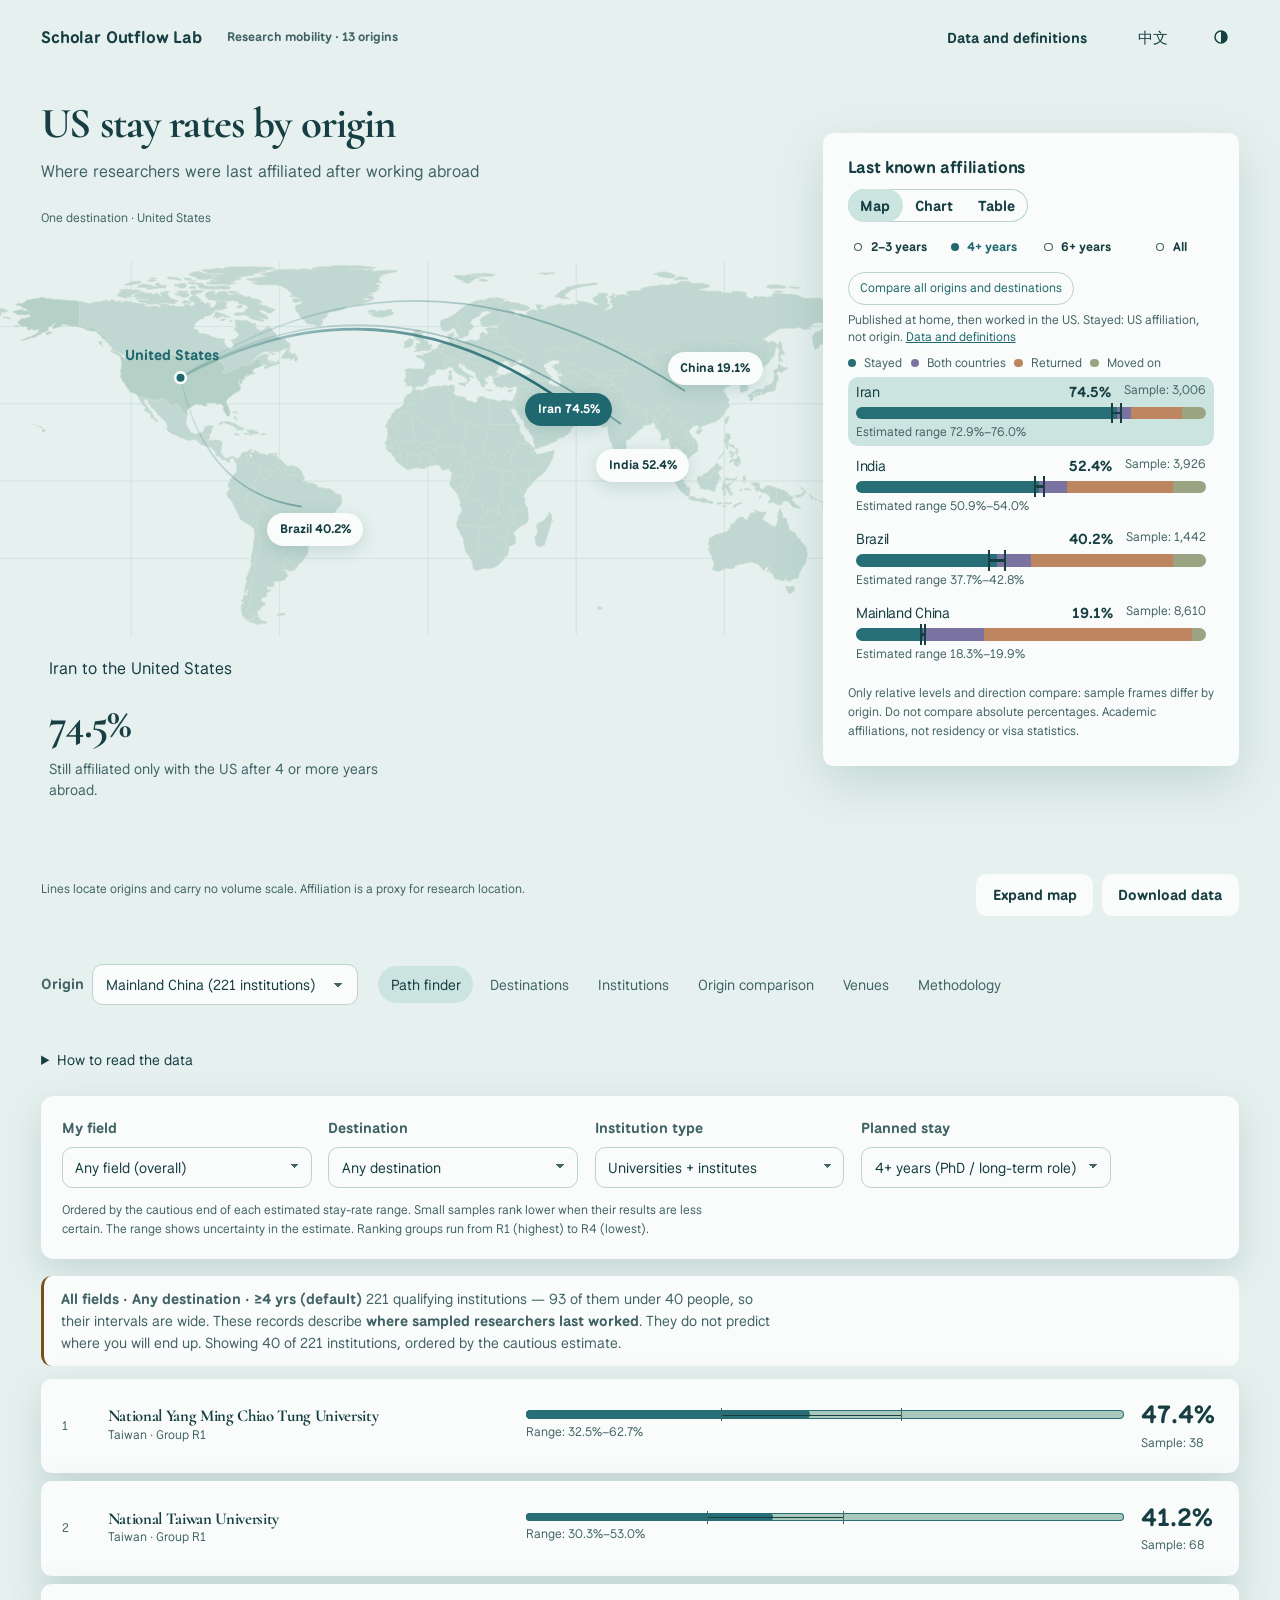
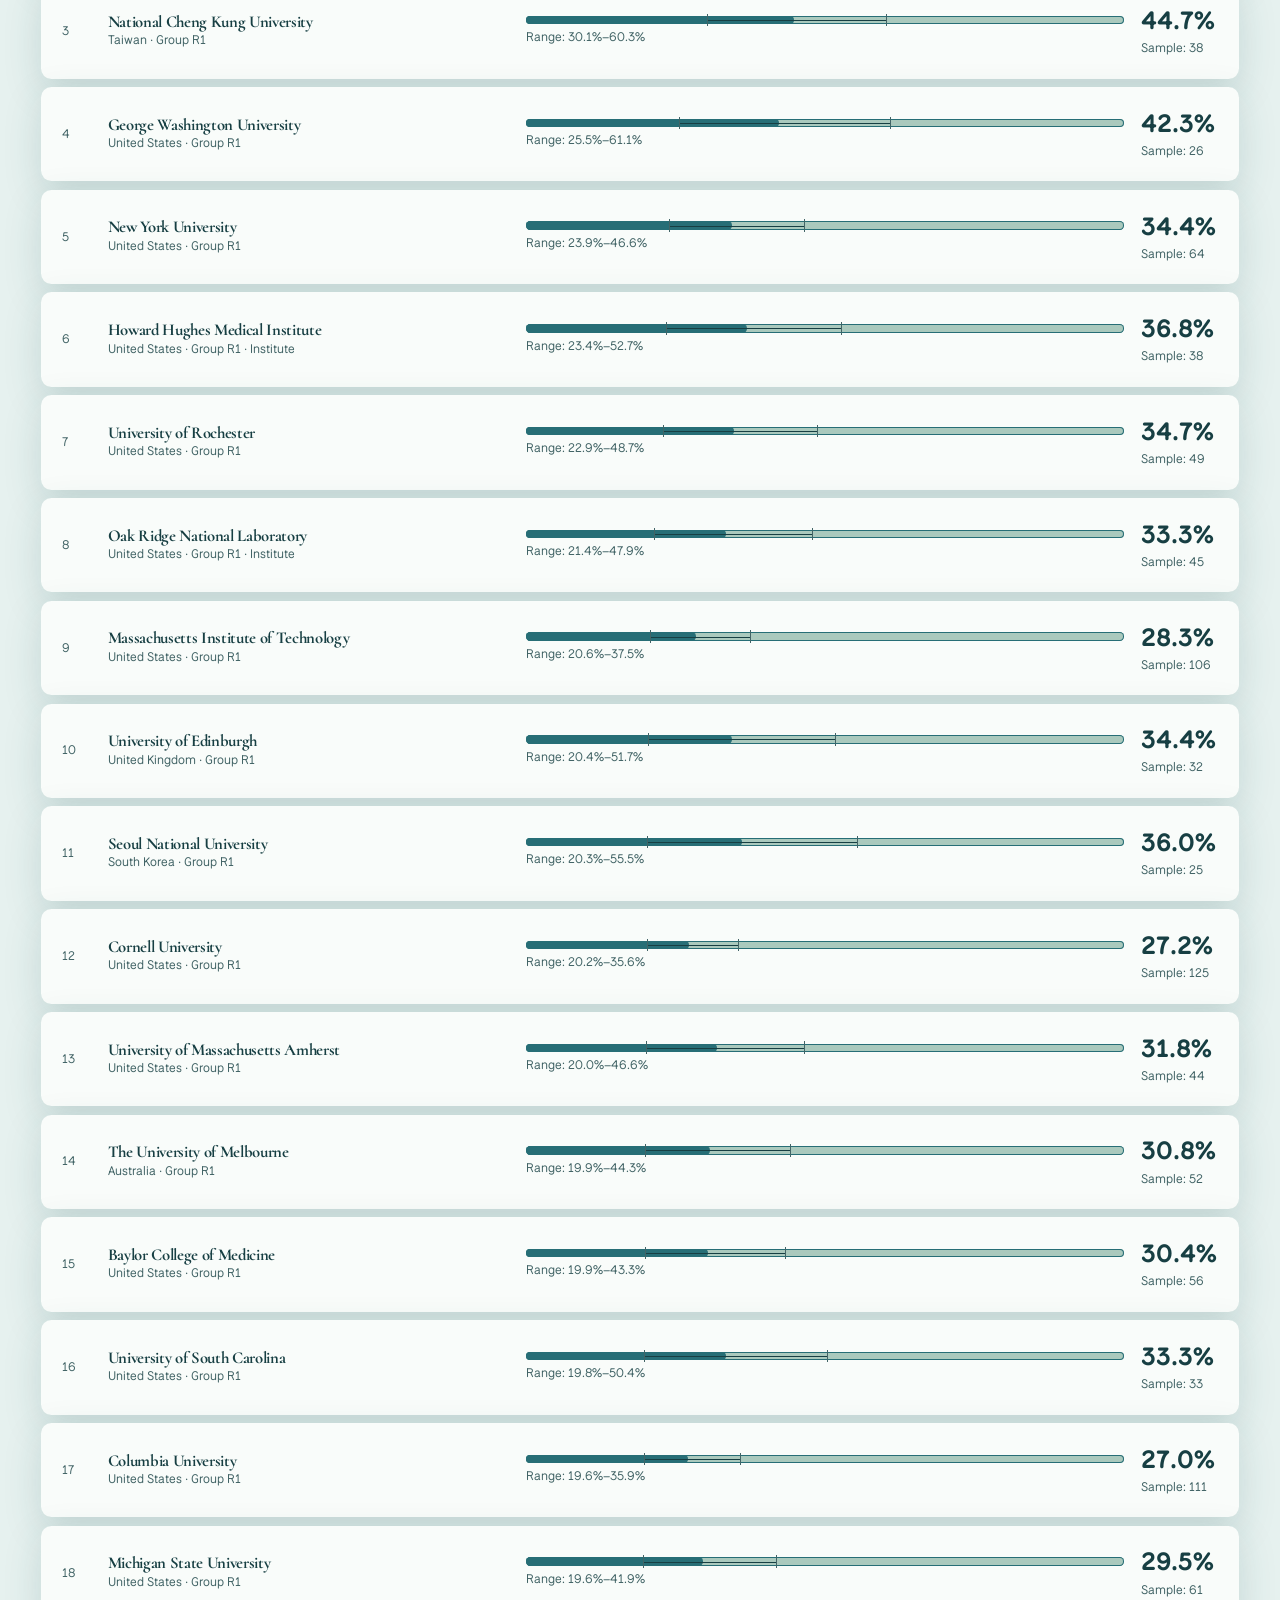
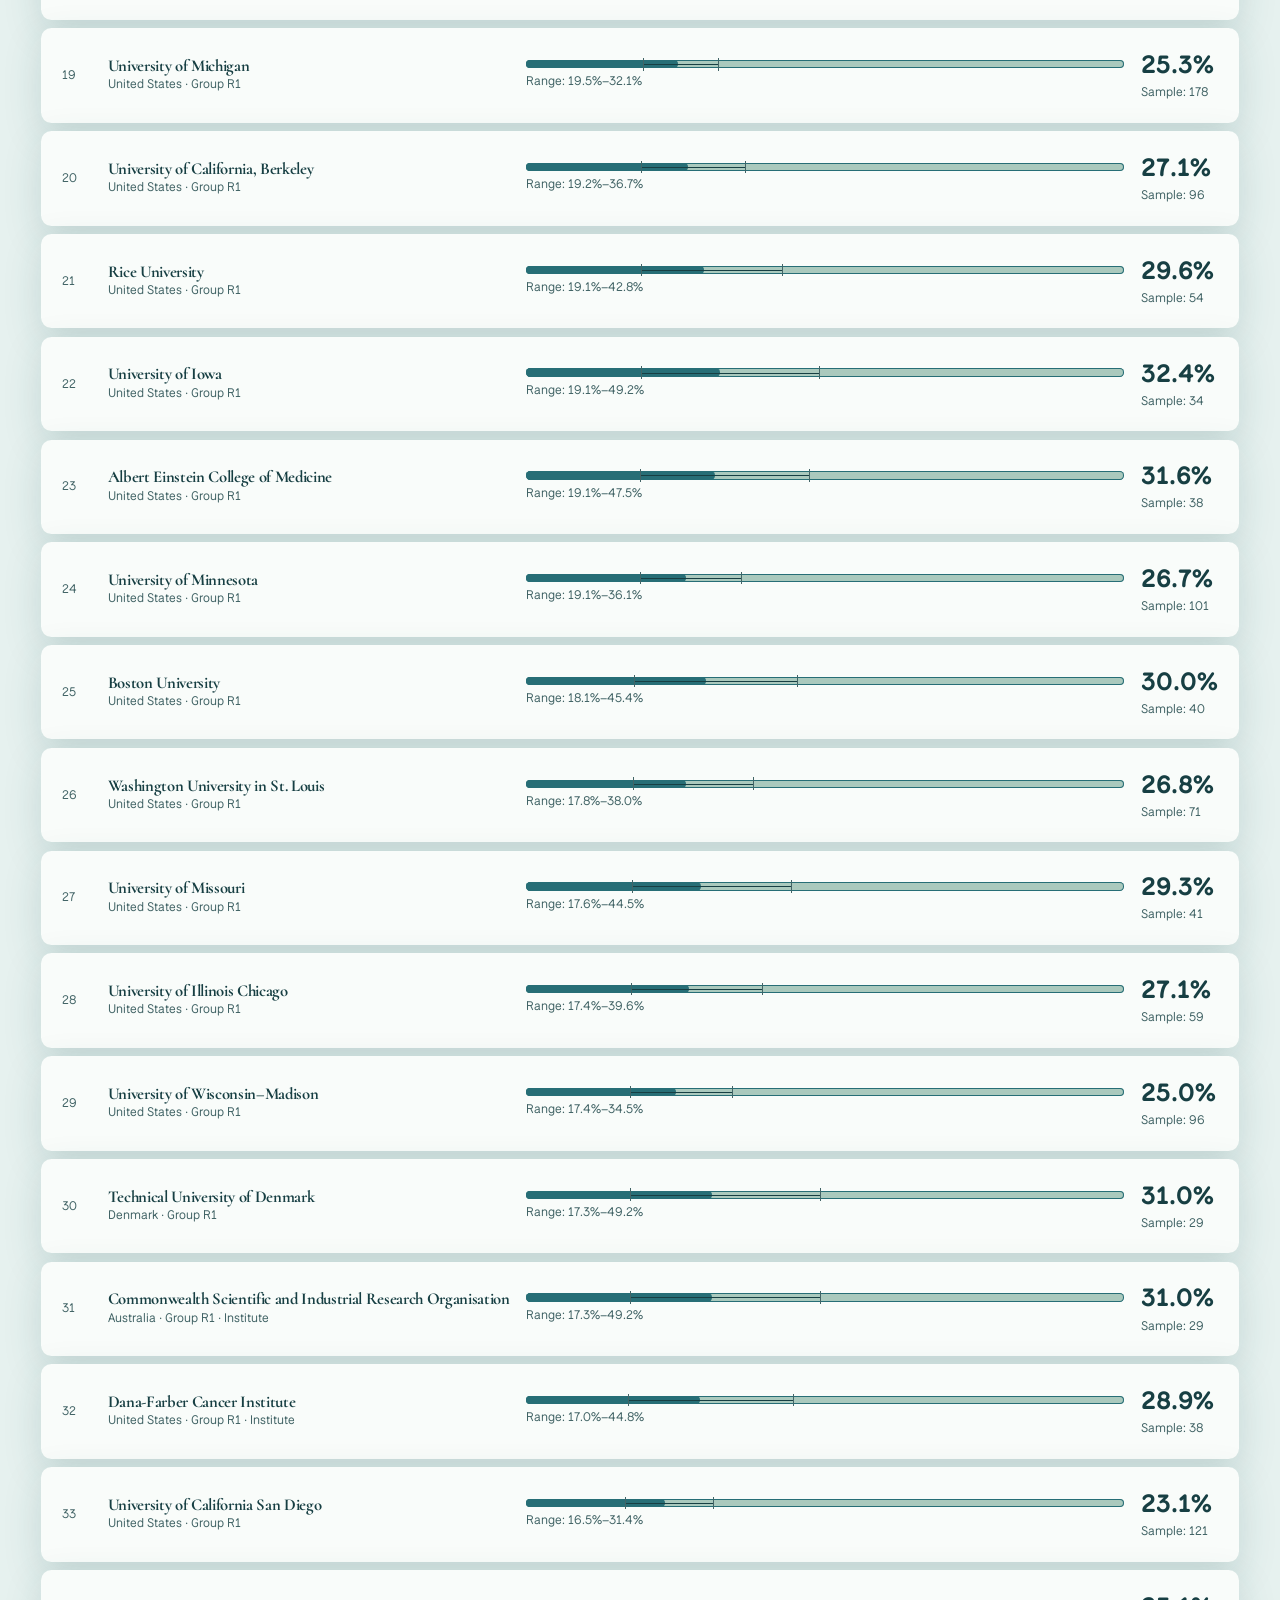
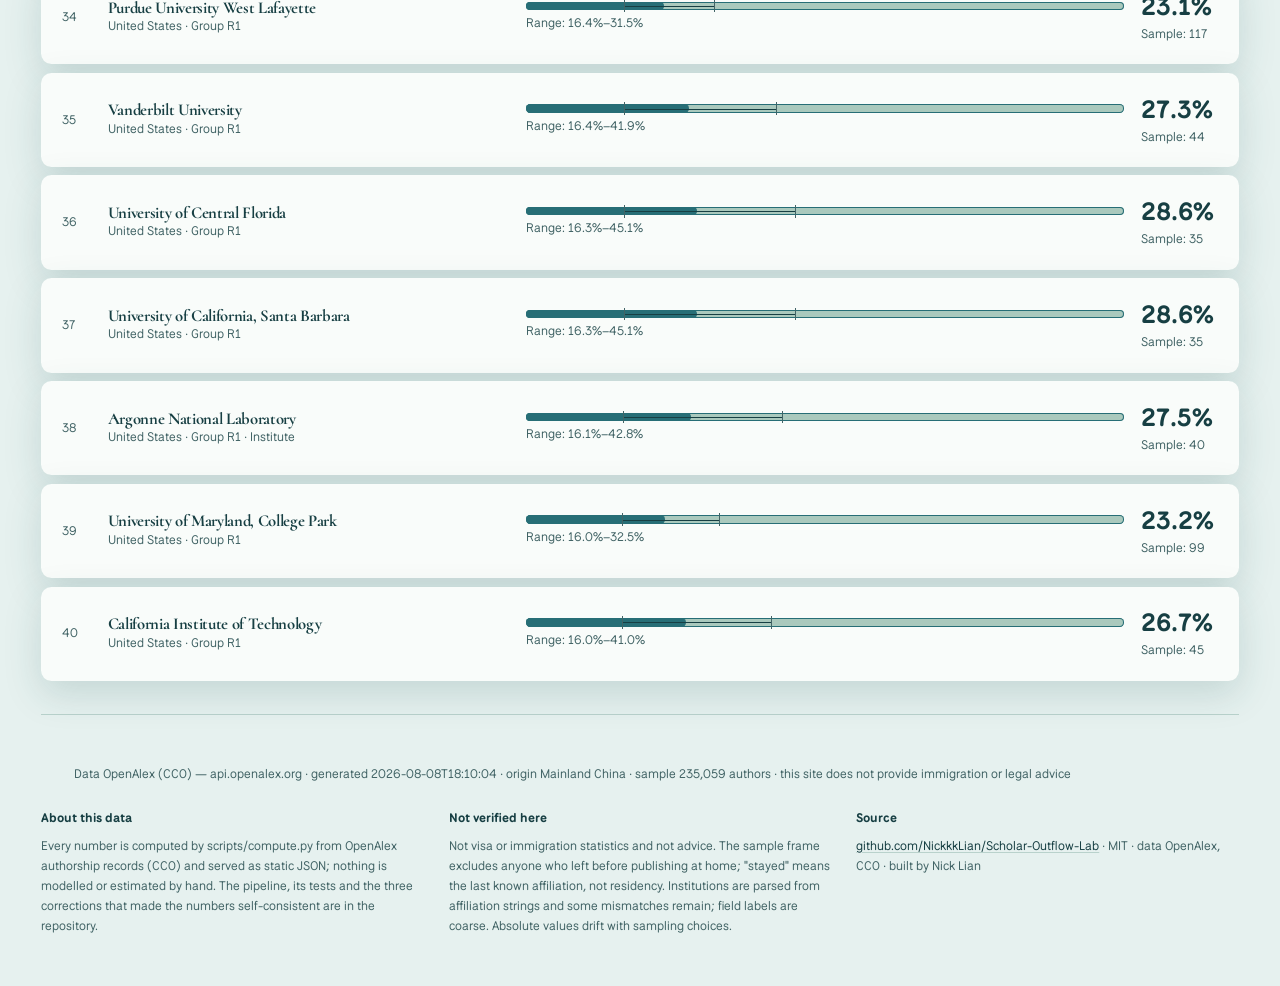
==== commit d0829b88: "Refine atlas controls and confidence intervals Co-Authored-By: Claude Opus 5.5 <noreply@anthropic.co" ====
--- a/index.html
+++ b/index.html
@@ -305,14 +305,16 @@
       <div class="comparison-heading"><h2 id="affiliations-title">Last known affiliations</h2>
       <div class="view-switch" role="group" aria-label="Data view"><button data-mode="map" aria-pressed="true">Map</button><button data-mode="chart" aria-pressed="false">Chart</button><button data-mode="table" aria-pressed="false">Table</button></div></div>
       <div class="duration" role="group" aria-label="Time abroad"><button data-stratum="short">2–3 years</button><button data-stratum="long" aria-pressed="true">4+ years</button><button data-stratum="long6">6+ years</button><button data-stratum="all">All</button></div>
+      <button class="btn" id="finding-cta" type="button"></button>
+      <p class="cohort-note"><span id="cohort-definition"></span> <button type="button" id="cohort-more"></button></p>
       <div class="legend" id="finding-legend"></div>
       <div id="finding-grid"></div>
       <p class="f-limit" id="finding-limit"></p>
       <p class="f-whole" id="finding-whole"></p>
+      <div id="finding-chart" hidden></div>
       <div id="atlas-table" hidden></div>
     </aside>
 <div class="selected-origin"><p id="origin-description">Iran to the United States</p><strong id="origin-stay">74.5%</strong><p id="origin-detail">Still affiliated only with the US after 4 or more years abroad.</p></div><div class="map-actions"><button id="fullscreen" aria-label="Expand the map">Expand map</button><button id="download">Download data</button></div>
-    <button class="btn" id="finding-cta" type="button"></button>
   </section>
   <nav class="research-nav" aria-label="Research views">  <label class="origin-pick" id="origin-wrap" hidden>
     <span id="origin-lbl">Origin</span><select id="origin-sel"></select>
@@ -519,7 +521,7 @@
   fLimit:'Only relative levels and direction compare: sample frames differ by origin. Do not compare absolute percentages. Academic affiliations, not residency or visa statistics.',
   fWhole:'Four final-affiliation outcomes · one whole = 100%',
   fOut:{stay:'Stayed · destination, no origin',dual:'Both countries · destination + origin',ret:'Returned · origin, no destination',onward:'Onward · neither; third country'},
-  fCta:'Compare all origins', fLoading:'Loading the four origins…', fFail:m=>`The headline figures could not be loaded (${m}). The rest of the page does not depend on them.`, tryAgain:'Try again',
+  fCta:'Compare all origins and destinations', fLoading:'Loading the four origins…', fFail:m=>`The headline figures could not be loaded (${m}). The rest of the page does not depend on them.`, tryAgain:'Try again',
   cmpChartTitle:(dest,s)=>`Stay rate in ${dest} by starting country · ${s}`, cmpChartDest:'Destination', cmpChartAxis:'The bar shows the stay rate. The line shows its estimated range (95% confidence interval): wider means less certain. Ordered by stay rate.',
   hAboutT:'About this data', hAbout:'Every number is computed by scripts/compute.py from OpenAlex authorship records (CC0) and served as static JSON; nothing is modelled or estimated by hand. The pipeline, its tests and the three corrections that made the numbers self-consistent are in the repository.',
   hNvT:'Not verified here', hNv:'Not visa or immigration statistics and not advice. The sample frame excludes anyone who left before publishing at home; "stayed" means the last known affiliation, not residency. Institutions are parsed from affiliation strings and some mismatches remain; field labels are coarse. Absolute values drift with sampling choices.',
@@ -565,7 +567,6 @@
   cmpLoading:'Loading per-origin data…',
   cmpNote:(r,o)=>`${r} destinations · ${o} origins`,
   cmpWarn:`Read it <b>across each row</b> — same destination, different origin, and the stay rate can differ several-fold.
-    That is the one genuinely interesting thing this site has to show.<br>
     <b>Caveat:</b> every origin uses the same sampling and computation, but the <b>sample frames differ</b>
     (each is "people who once published under that country's affiliation"), so compare
     <b>relative levels and direction</b>, not absolute values.`,
@@ -603,7 +604,7 @@
   fLimit:'只比较相对高低与方向：各来源国的样本框不同，不比较绝对百分比。学术署名是代理指标，不是居留或签证统计。',
   fWhole:'四种末位署名去向 · 合计 100%',
   fOut:{stay:'留下 · 有目的国、无来源国',dual:'双挂 · 目的国与来源国',ret:'回流 · 有来源国、无目的国',onward:'转道 · 两国均无、在第三国'},
-  fCta:'对比全部起点', fLoading:'正在载入四个起点的数据…', fFail:m=>`核心数字载入失败（${m}）。页面其余部分不受影响。`, tryAgain:'重试',
+  fCta:'对比全部来源和目的地', fLoading:'正在载入四个起点的数据…', fFail:m=>`核心数字载入失败（${m}）。页面其余部分不受影响。`, tryAgain:'重试',
   cmpChartTitle:(dest,s)=>`${dest} 的留下率 · 按起点 · ${s}`, cmpChartDest:'目的国', cmpChartAxis:'实心条表示留下率，横线表示估计范围（95% 置信区间）；范围越宽，结果越不确定。按留下率排序。',
   hAboutT:'关于这些数据', hAbout:'每个数字都由 scripts/compute.py 从 OpenAlex 署名记录（CC0）算出，以静态 JSON 提供；没有人工估算或建模。流水线、测试与让数字自洽的三处口径修正都在仓库里。',
   hNvT:'这里没有核实的', hNv:'不是签证或移民统计，也不构成建议。样本框不含本科即出国、在国内没发过论文的人；「留下」指最后已知任职机构，不等于居留身份。机构从署名字符串解析，仍有错配；学科标签很粗。绝对值随口径漂移。',
@@ -647,7 +648,6 @@
   cmpLoading:'载入各来源数据中…',
   cmpNote:(r,o)=>`${r} 个目的国 · ${o} 个起点`,
   cmpWarn:`读法：<b>同一行比着看</b>——同一个目的国，起点不同，留下率可以差好几倍。
-    这是本站唯一真正有意思的地方。<br>
     <b>注意：</b>各来源国的抽样口径一致，但<b>样本框本身不同</b>（都是「曾在本国机构署名发表」的人），
     所以跨来源比的是<b>相对高低与方向</b>，不是绝对值。`,
   cmpThDest:'目的国', cmpThGap:'最大差',
@@ -1121,6 +1121,8 @@
   document.getElementById('finding-limit').textContent = t('fLimit');
   document.getElementById('finding-whole').textContent = t('fWhole');
   document.getElementById('finding-cta').textContent = t('fCta');
+  document.getElementById('cohort-definition').textContent = LANG === 'en' ? 'Published at home, then worked in the US. Stayed: US affiliation, not origin.' : '曾在来源国发表，后来在美国工作。留下：最后任职地包括美国，不包括来源国。';
+  document.getElementById('cohort-more').textContent = LANG === 'en' ? 'Data and definitions' : '数据与定义';
   document.getElementById('finding-legend').innerHTML = OUT_KEYS.map(([k,c]) => `<span title="${esc(t('fOut')[k])}"><i style="background:${c}"></i>${LANG==='en'?({stay:'Stayed',dual:'Both countries',ret:'Returned',onward:'Moved on'})[k]:t('out')[k]}</span>`).join('');
   const grid = document.getElementById('finding-grid');
   const ready = FINDING_ORIGINS.every(cc => S.allData[cc]);
@@ -1142,8 +1144,21 @@
       <div class="bar" role="img" aria-label="${esc(r.name)}: ${OUT_KEYS.map(([k]) => t('out')[k] + ' ' + pc(r.s[k])).join(', ')}; ${sampleSize(r.s.n)}; ${t('th').ci} ${r.s.stay_ci ? r.s.stay_ci.map(pc).join('–') : '—'}">${OUT_KEYS.map(([k,c]) => `<span title="${t('out')[k]} ${pc(r.s[k])}" style="width:${r.s[k]*100}%;background:${c}"></span>`).join('')}</div>
       <div class="cmp-n">${t('th').ci} ${r.s.stay_ci ? r.s.stay_ci.map(pc).join('–') : '—'}</div>
     </div>`).join('') + `<div class="f-axis" aria-hidden="true">${[0,25,50,75,100].map(v => `<span>${v}%</span>`).join('')}</div>`;
+  document.getElementById('finding-chart').innerHTML = `<div class="chart">${renderCIPlot(rows.map(r => ({name:r.name, c:r.s})))}</div>`;
   if(typeof renderAtlas === 'function') renderAtlas(rows);
   if(focusedOrigin) grid.querySelector('[data-origin="'+CSS.escape(focusedOrigin)+'"]')?.focus();
+}
+
+/* Shared percentage axis and confidence intervals for both comparisons. */
+function renderCIPlot(items){
+  return `${items.map(({name, c}) => {
+    const lo = c.stay_ci ? c.stay_ci[0] : c.stay, hi = c.stay_ci ? c.stay_ci[1] : c.stay;
+    return `<div class="ci-row"><span class="who">${esc(name)}</span>
+      <span class="ci-track" style="--stay:${c.stay*100}%;--interval-end:${hi*100}%" role="img" aria-label="${esc(name)}: ${pc(c.stay)}, ${t('th').ci} ${pc(lo)} to ${pc(hi)}, ${sampleSize(c.n)}"><i style="left:0;width:${c.stay*100}%"></i><u style="left:${lo*100}%;width:${Math.max((hi-lo)*100, 0.4)}%"></u>
+        <span class="ci-val">${pc(c.stay)}<small>${sampleSize(c.n)}</small></span></span></div>`;
+  }).join('')}
+  <div class="ci-axis" aria-hidden="true"><span></span><span class="ticks">${[0,25,50,75,100].map(v => `<b style="left:${v}%">${v}%</b>`).join('')}</span><span></span></div>
+  <p class="ci-cap">${t('cmpChartAxis')}</p>`;
 }
 
 /* ── compare chart: one destination, every origin, stay rate with its 95% interval ── */
@@ -1158,14 +1173,7 @@
   el.innerHTML = `<div class="chart">
     <div class="chart-head"><h2>${esc(t('cmpChartTitle')(destName, t('strata')[S.stratum]))}</h2>
       <label class="lbl" for="cmp-dest">${t('cmpChartDest')}</label><select id="cmp-dest">${opts}</select></div>
-    ${items.map(({o, c}) => {
-      const lo = c.stay_ci ? c.stay_ci[0] : c.stay, hi = c.stay_ci ? c.stay_ci[1] : c.stay;
-      return `<div class="ci-row"><span class="who">${esc(country(o.cc, o.name))}</span>
-        <span class="ci-track" style="--stay:${c.stay*100}%;--interval-end:${hi*100}%" role="img" aria-label="${esc(country(o.cc, o.name))}: ${pc(c.stay)}, ${t('th').ci} ${pc(lo)} to ${pc(hi)}, ${sampleSize(c.n)}"><i style="left:0;width:${c.stay*100}%"></i><u style="left:${lo*100}%;width:${Math.max((hi-lo)*100, 0.4)}%"></u>
-          <span class="ci-val">${pc(c.stay)}<small>${sampleSize(c.n)}</small></span></span></div>`;
-    }).join('')}
-    <div class="ci-axis" aria-hidden="true"><span></span><span class="ticks">${[0,25,50,75,100].map(v => `<b style="left:${v}%">${v}%</b>`).join('')}</span><span></span></div>
-    <p class="ci-cap">${t('cmpChartAxis')}</p>
+    ${renderCIPlot(items.map(({o,c}) => ({name:country(o.cc, o.name), c})))}
   </div>`;
   // the chart is rebuilt on every pick, select included: focus goes back to the new select (it fell to <body>)
   el.querySelector('#cmp-dest').onchange = e => { S.cmpDest = e.target.value; S.cmpDestPicked = true; renderCompare(); syncHash(); document.getElementById('cmp-dest').focus(); };
@@ -1264,8 +1272,7 @@
     <p>Researchers affiliated with both countries count toward neither side of the ranking — its meaning is inherently ambiguous.</p>
 
     <h2>What cross-origin comparison can and cannot tell you</h2>
-    <p>The Origin Compare page puts the same destination's stay rates side by side across origins.
-       <b>It is the one genuinely interesting thing this site has to show</b> — the same destination can
+    <p>The Origin Compare page puts the same destination's stay rates side by side across origins. The same destination can
        differ three- to five-fold by origin, and the direction is consistent across dozens of shared
        destinations. That is not noise.</p>
     <p>But be precise about what it supports:</p>
@@ -1643,7 +1650,8 @@
   document.getElementById('atlas-table').innerHTML = '<div class="table-scroll"><table><thead><tr><th><button data-atlas-sort="name">' + (LANG === 'en' ? 'Origin' : '来源') + '</button></th><th><button data-atlas-sort="stay">' + (LANG === 'en' ? 'Stayed' : '留下') + '</button></th><th><button data-atlas-sort="n">' + (LANG === 'en' ? 'Researchers' : '研究者人数') + '</button></th></tr></thead><tbody>' + rows.map(row => '<tr><td>' + esc(row.name) + '</td><td>' + pc(row.s.stay) + '</td><td>' + row.s.n.toLocaleString() + '</td></tr>').join('') + '</tbody></table></div>';
   recordsForTables(document.getElementById('atlas-table'));
   document.getElementById('atlas-table').hidden = atlasMode !== 'table';
-  document.getElementById('finding-grid').hidden = atlasMode === 'table';
+  document.getElementById('finding-grid').hidden = atlasMode !== 'map';
+  document.getElementById('finding-chart').hidden = atlasMode !== 'chart';
   document.getElementById('finding').classList.toggle('chart-view', atlasMode === 'chart');
   document.documentElement.dataset.ready = 'true';
 }
@@ -1726,6 +1734,7 @@
 window.addEventListener('resize',fitTables);
 Appearance.bindToggle(document.getElementById('theme'));   // ◐ switches light/dark only (appearance.js)
 document.getElementById('definitions-open').onclick = () => {S.view='doc';render();syncHash();};
+document.getElementById('cohort-more').onclick = () => {S.view='doc';render();syncHash(); document.getElementById('v-doc').scrollIntoView({block:'start'});};
 document.getElementById('finding-cta').onclick = () => {
   S.view = 'compare'; render(); syncHash();
   document.querySelector('.tab[data-view="compare"]').focus();
--- a/atlas.css
+++ b/atlas.css
@@ -26,7 +26,6 @@
 .comparison h2 { font-family: var(--body); font-size: calc(16 * var(--suite-px, 1px)); }
 .view-switch { margin-top: calc(12 * var(--suite-px, 1px)); }
 .comparison > p { font-size: calc(12 * var(--suite-px, 1px)); color: var(--muted); margin-top: calc(16 * var(--suite-px, 1px)); }
-.comparison > p:first-of-type { display: none; }
 .duration { margin-top: calc(8 * var(--suite-px, 1px)); width: 100%; }
 .duration button { flex: 1; padding: 0 calc(8 * var(--suite-px, 1px)); font-size: calc(12 * var(--suite-px, 1px)); }
 .legend { display: grid; grid-template-columns: 1fr 1fr; gap: calc(4 * var(--suite-px, 1px)) calc(16 * var(--suite-px, 1px)); margin-top: calc(16 * var(--suite-px, 1px)); font-size: calc(12 * var(--suite-px, 1px)); color: var(--muted); }
@@ -484,6 +483,34 @@
 #finding.chart-view .map { opacity:1; }
 #finding.chart-view .map #world-map,#finding.chart-view .map .routes { opacity:.2; }
 
+/* Keep the comparison route and its definition beside the opening controls. */
+.comparison #finding-cta { position:static; margin:calc(8 * var(--suite-px, 1px)) 0 0; padding:.45em .9em; border-radius:calc(999 * var(--suite-px, 1px)); height:auto; min-height:calc(32 * var(--suite-px, 1px)); text-align:left; white-space:normal; justify-content:flex-start; }
+.comparison > .cohort-note { display:block; margin:calc(6 * var(--suite-px, 1px)) 0 0; font:calc(12 * var(--suite-px, 1px))/1.35 var(--body); color:var(--muted); }
+#cohort-more { display:inline; padding:0; height:auto; min-height:0; background:none; color:var(--accent); font:inherit; text-decoration:underline; }
+
+/* Chart mode uses the full plotting width instead of leaving a faded map. */
+#finding.chart-view .map, #finding.chart-view .map-caption, #finding.chart-view .selected-origin, #finding.chart-view .map-actions { display:none; }
+#finding.chart-view #finding-legend, #finding.chart-view #finding-whole { display:none; }
+#finding-chart[hidden] { display:none; }
+#finding-chart .chart { margin:calc(12 * var(--suite-px, 1px)) 0 0; padding:0; box-shadow:none; }
+#finding-chart .ci-track u { top:calc(20 * var(--suite-px, 1px)); bottom:auto; height:calc(8 * var(--suite-px, 1px)); }
+#finding.chart-view .duration { width:fit-content; max-width:100%; justify-content:flex-start; }
+#finding.chart-view .duration button { flex:0 0 auto; }
+@media(min-width:1101px) {
+ #finding.chart-view .comparison { top:calc(170 * var(--suite-px, 1px)); left:calc(32 * var(--suite-px, 1px)); right:calc(32 * var(--suite-px, 1px)); width:auto; }
+ #finding.chart-view .comparison-heading { display:flex; align-items:center; gap:calc(20 * var(--suite-px, 1px)); }
+ #finding.chart-view .view-switch { margin-top:0; }
+ #finding.chart-view .ci-row { min-height:calc(46 * var(--suite-px, 1px)); }
+ #finding.chart-view .ci-track { height:calc(46 * var(--suite-px, 1px)); }
+ #finding:not(.chart-view) #finding-legend { grid-template-columns:repeat(4,max-content); gap:calc(8 * var(--suite-px, 1px)); margin:calc(8 * var(--suite-px, 1px)) 0 calc(4 * var(--suite-px, 1px)); }
+ #finding:not(.chart-view) #finding-grid .f-row { padding:calc(4 * var(--suite-px, 1px)) calc(8 * var(--suite-px, 1px)); }
+ #finding:not(.chart-view) #finding-grid .f-label { margin-bottom:calc(4 * var(--suite-px, 1px)); }
+ #finding:not(.chart-view) #finding-grid .cmp-n { margin-top:calc(4 * var(--suite-px, 1px)); }
+}
+@media(max-width:1100px) {
+ #finding.chart-view .comparison { margin-top:calc(16 * var(--suite-px, 1px)); }
+}
+
 #v-inst th { overflow-wrap:normal; word-break:normal; }
 
 
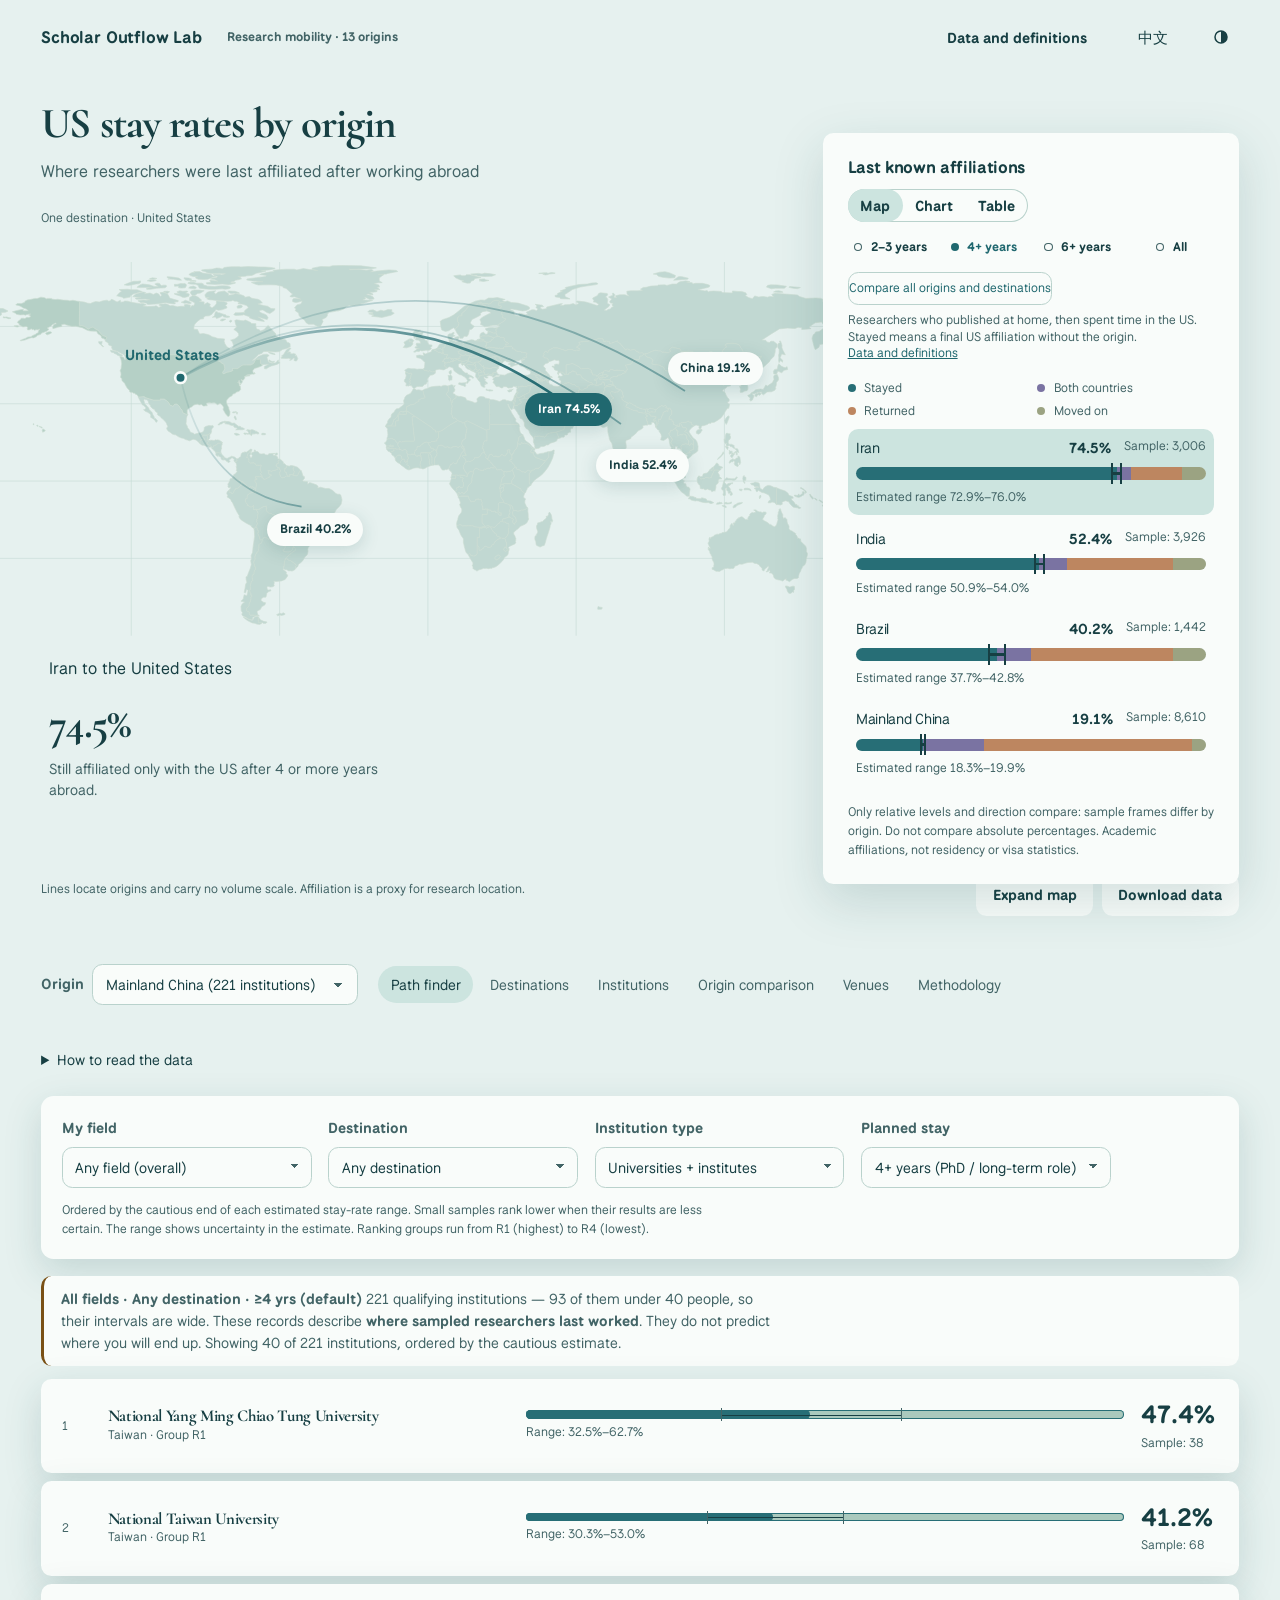
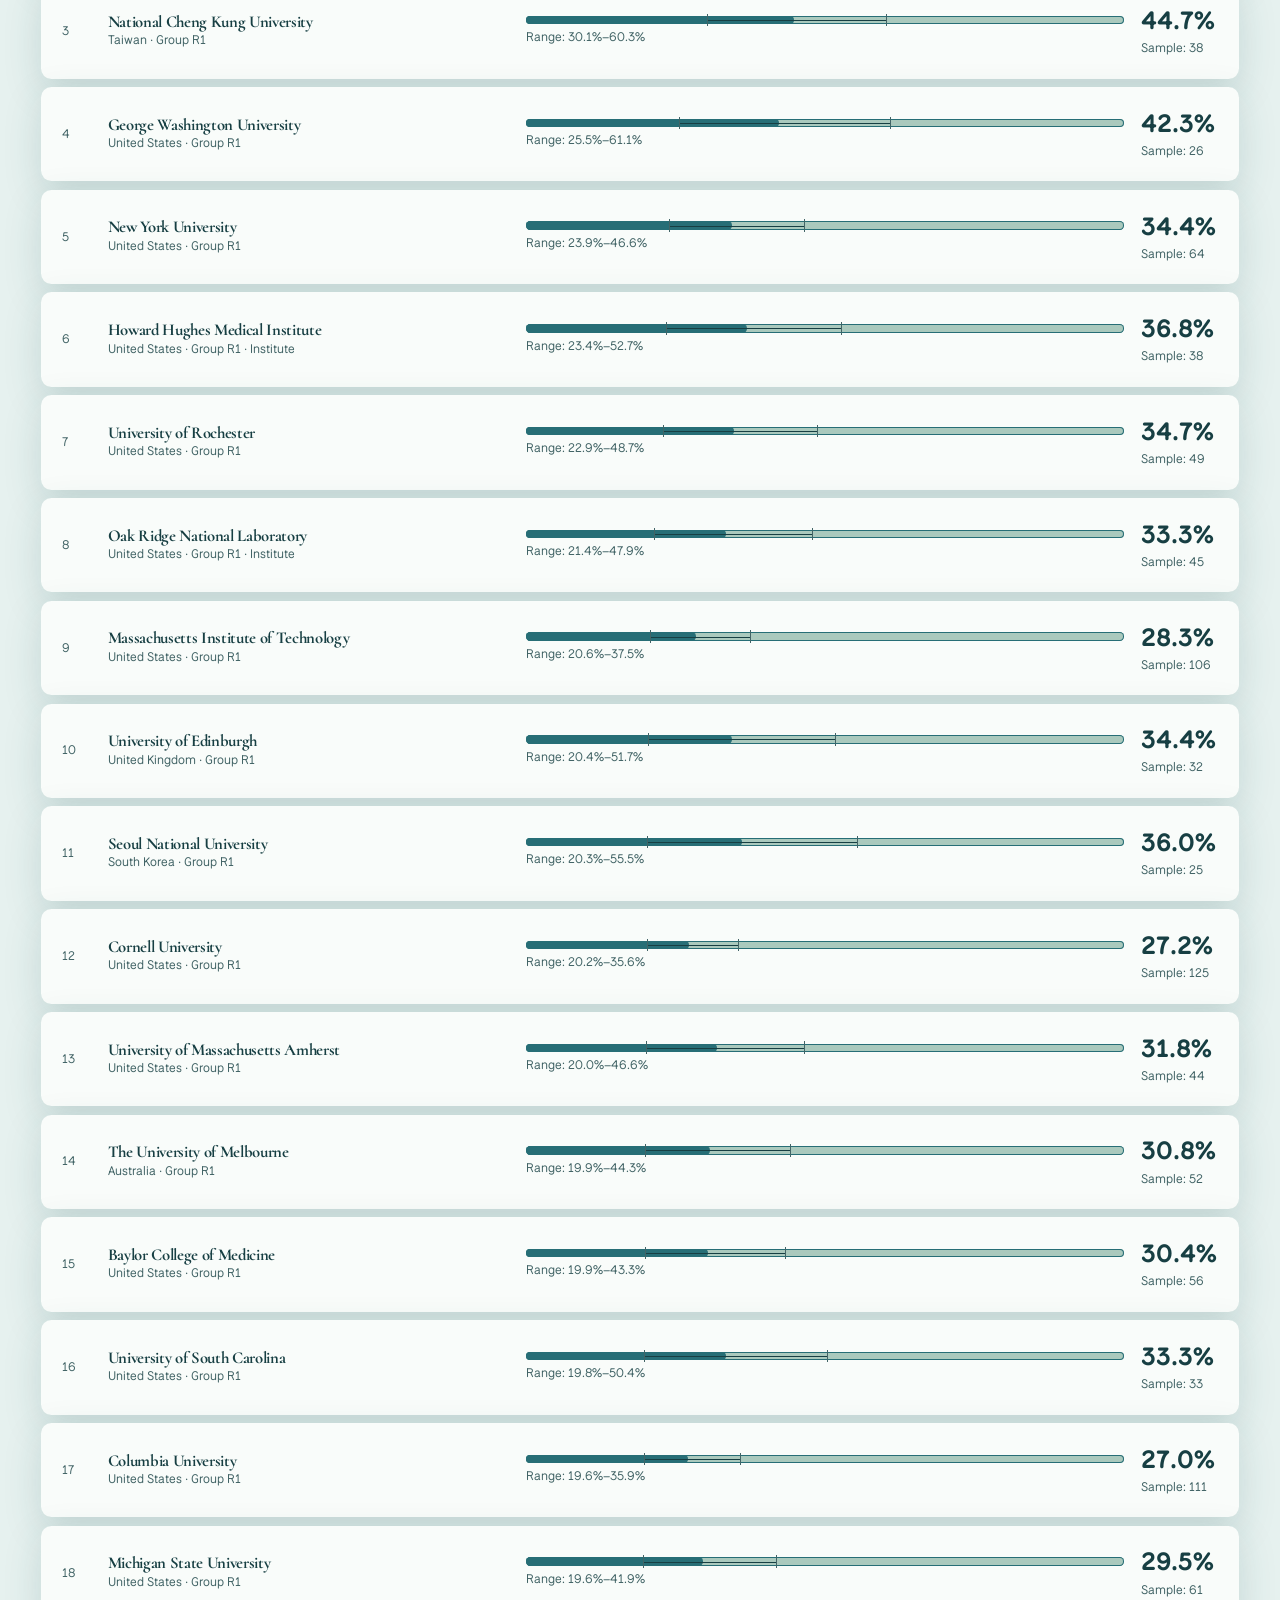
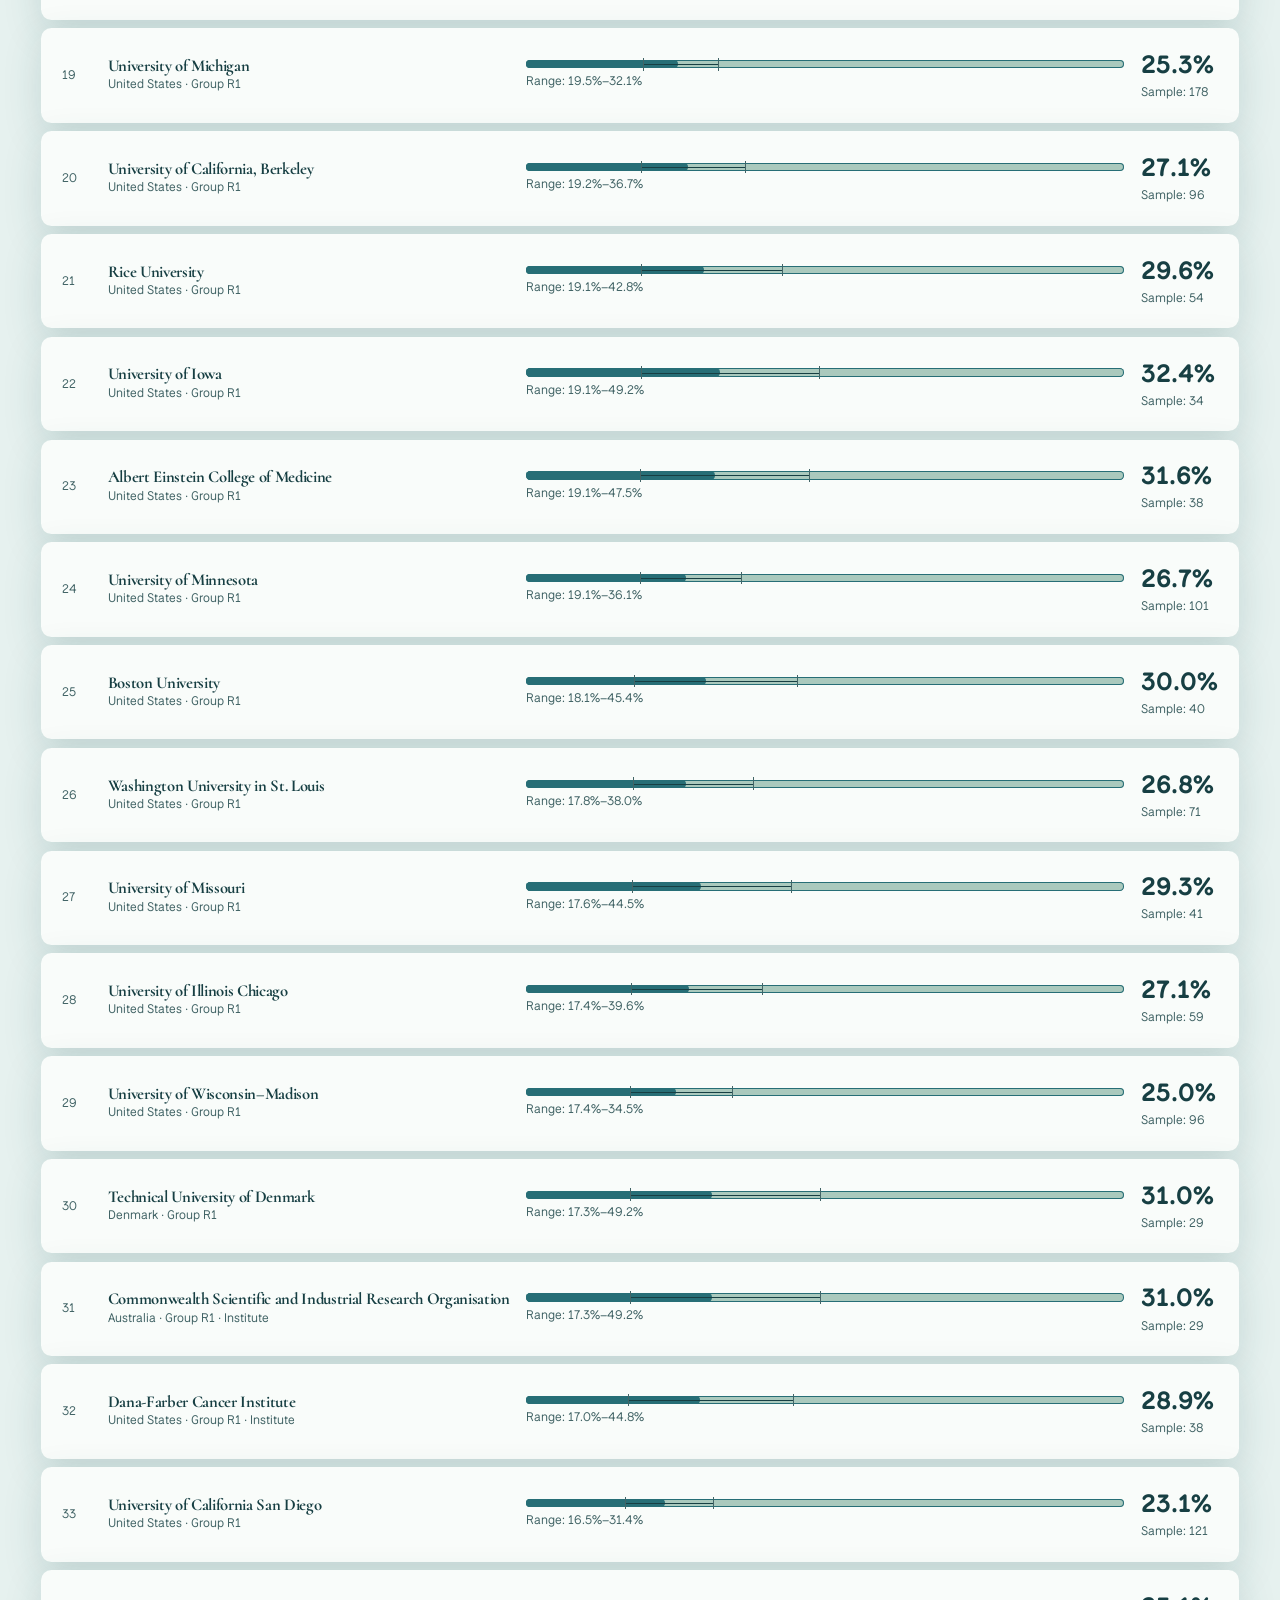
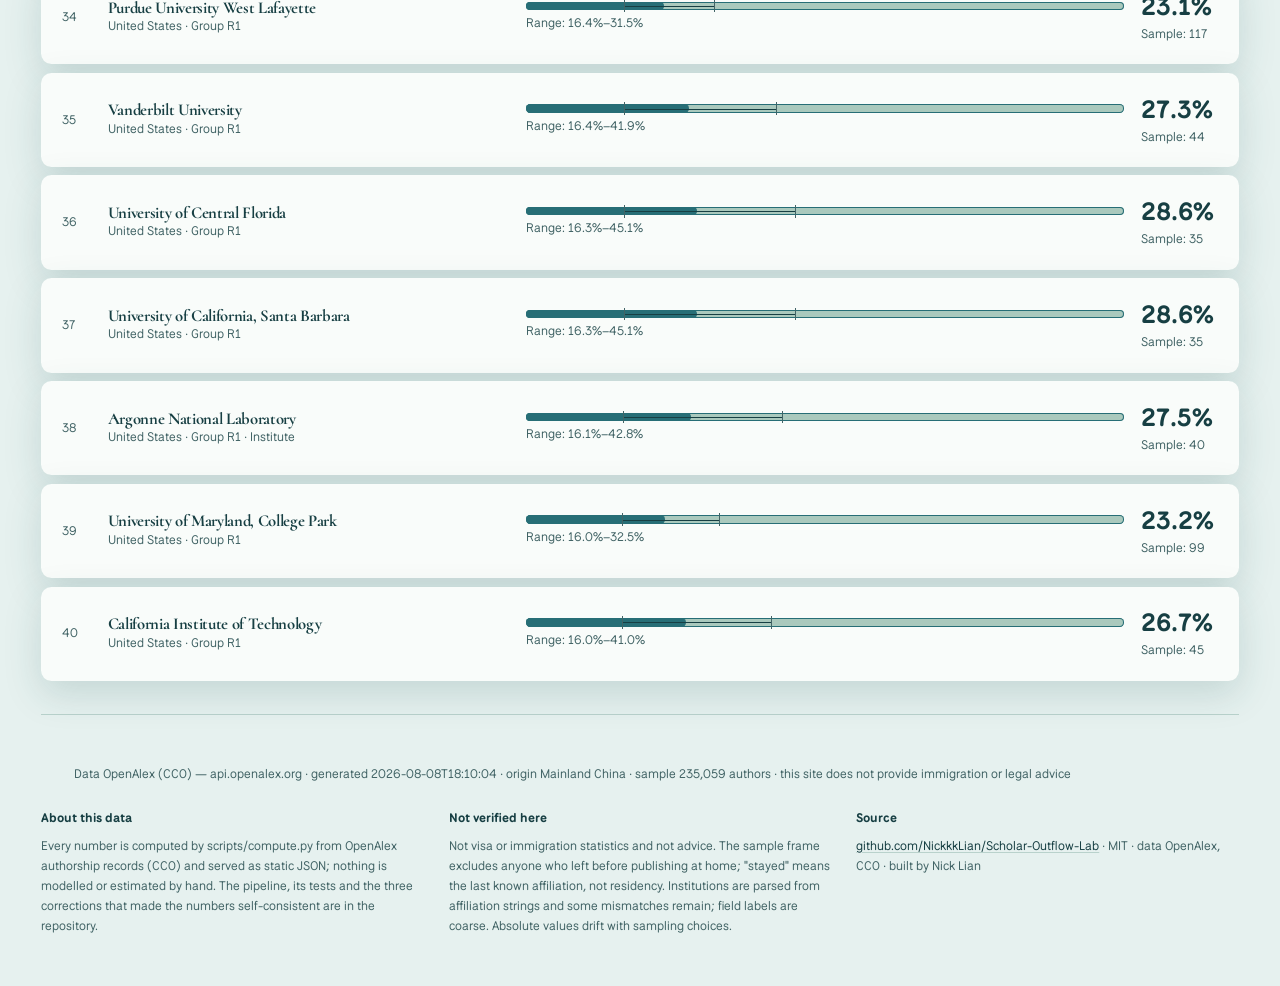
==== commit de015293: "Bring comparison and cohort context into the atlas Co-Authored-By: Claude Opus 5.5 <noreply@anthropi" ====
--- a/index.html
+++ b/index.html
@@ -1121,7 +1121,7 @@
   document.getElementById('finding-limit').textContent = t('fLimit');
   document.getElementById('finding-whole').textContent = t('fWhole');
   document.getElementById('finding-cta').textContent = t('fCta');
-  document.getElementById('cohort-definition').textContent = LANG === 'en' ? 'Published at home, then worked in the US. Stayed: US affiliation, not origin.' : '曾在来源国发表，后来在美国工作。留下：最后任职地包括美国，不包括来源国。';
+  document.getElementById('cohort-definition').textContent = LANG === 'en' ? 'Researchers who published at home, then spent time in the US. Stayed means a final US affiliation without the origin.' : '曾在来源国发表、后来在美国工作的人。留下指最后任职地包括美国而不包括来源国。';
   document.getElementById('cohort-more').textContent = LANG === 'en' ? 'Data and definitions' : '数据与定义';
   document.getElementById('finding-legend').innerHTML = OUT_KEYS.map(([k,c]) => `<span title="${esc(t('fOut')[k])}"><i style="background:${c}"></i>${LANG==='en'?({stay:'Stayed',dual:'Both countries',ret:'Returned',onward:'Moved on'})[k]:t('out')[k]}</span>`).join('');
   const grid = document.getElementById('finding-grid');
--- a/atlas.css
+++ b/atlas.css
@@ -484,7 +484,7 @@
 #finding.chart-view .map #world-map,#finding.chart-view .map .routes { opacity:.2; }
 
 /* Keep the comparison route and its definition beside the opening controls. */
-.comparison #finding-cta { position:static; margin:calc(8 * var(--suite-px, 1px)) 0 0; padding:.45em .9em; border-radius:calc(999 * var(--suite-px, 1px)); height:auto; min-height:calc(32 * var(--suite-px, 1px)); text-align:left; white-space:normal; justify-content:flex-start; }
+.comparison #finding-cta { position:static; margin:calc(8 * var(--suite-px, 1px)) 0 0; padding:0; height:auto; min-height:calc(32 * var(--suite-px, 1px)); text-align:left; white-space:normal; justify-content:flex-start; }
 .comparison > .cohort-note { display:block; margin:calc(6 * var(--suite-px, 1px)) 0 0; font:calc(12 * var(--suite-px, 1px))/1.35 var(--body); color:var(--muted); }
 #cohort-more { display:inline; padding:0; height:auto; min-height:0; background:none; color:var(--accent); font:inherit; text-decoration:underline; }
 
@@ -493,19 +493,13 @@
 #finding.chart-view #finding-legend, #finding.chart-view #finding-whole { display:none; }
 #finding-chart[hidden] { display:none; }
 #finding-chart .chart { margin:calc(12 * var(--suite-px, 1px)) 0 0; padding:0; box-shadow:none; }
-#finding-chart .ci-track u { top:calc(20 * var(--suite-px, 1px)); bottom:auto; height:calc(8 * var(--suite-px, 1px)); }
-#finding.chart-view .duration { width:fit-content; max-width:100%; justify-content:flex-start; }
-#finding.chart-view .duration button { flex:0 0 auto; }
 @media(min-width:1101px) {
  #finding.chart-view .comparison { top:calc(170 * var(--suite-px, 1px)); left:calc(32 * var(--suite-px, 1px)); right:calc(32 * var(--suite-px, 1px)); width:auto; }
  #finding.chart-view .comparison-heading { display:flex; align-items:center; gap:calc(20 * var(--suite-px, 1px)); }
  #finding.chart-view .view-switch { margin-top:0; }
+ #finding.chart-view .duration { max-width:calc(600 * var(--suite-px, 1px)); }
  #finding.chart-view .ci-row { min-height:calc(46 * var(--suite-px, 1px)); }
  #finding.chart-view .ci-track { height:calc(46 * var(--suite-px, 1px)); }
- #finding:not(.chart-view) #finding-legend { grid-template-columns:repeat(4,max-content); gap:calc(8 * var(--suite-px, 1px)); margin:calc(8 * var(--suite-px, 1px)) 0 calc(4 * var(--suite-px, 1px)); }
- #finding:not(.chart-view) #finding-grid .f-row { padding:calc(4 * var(--suite-px, 1px)) calc(8 * var(--suite-px, 1px)); }
- #finding:not(.chart-view) #finding-grid .f-label { margin-bottom:calc(4 * var(--suite-px, 1px)); }
- #finding:not(.chart-view) #finding-grid .cmp-n { margin-top:calc(4 * var(--suite-px, 1px)); }
 }
 @media(max-width:1100px) {
  #finding.chart-view .comparison { margin-top:calc(16 * var(--suite-px, 1px)); }
